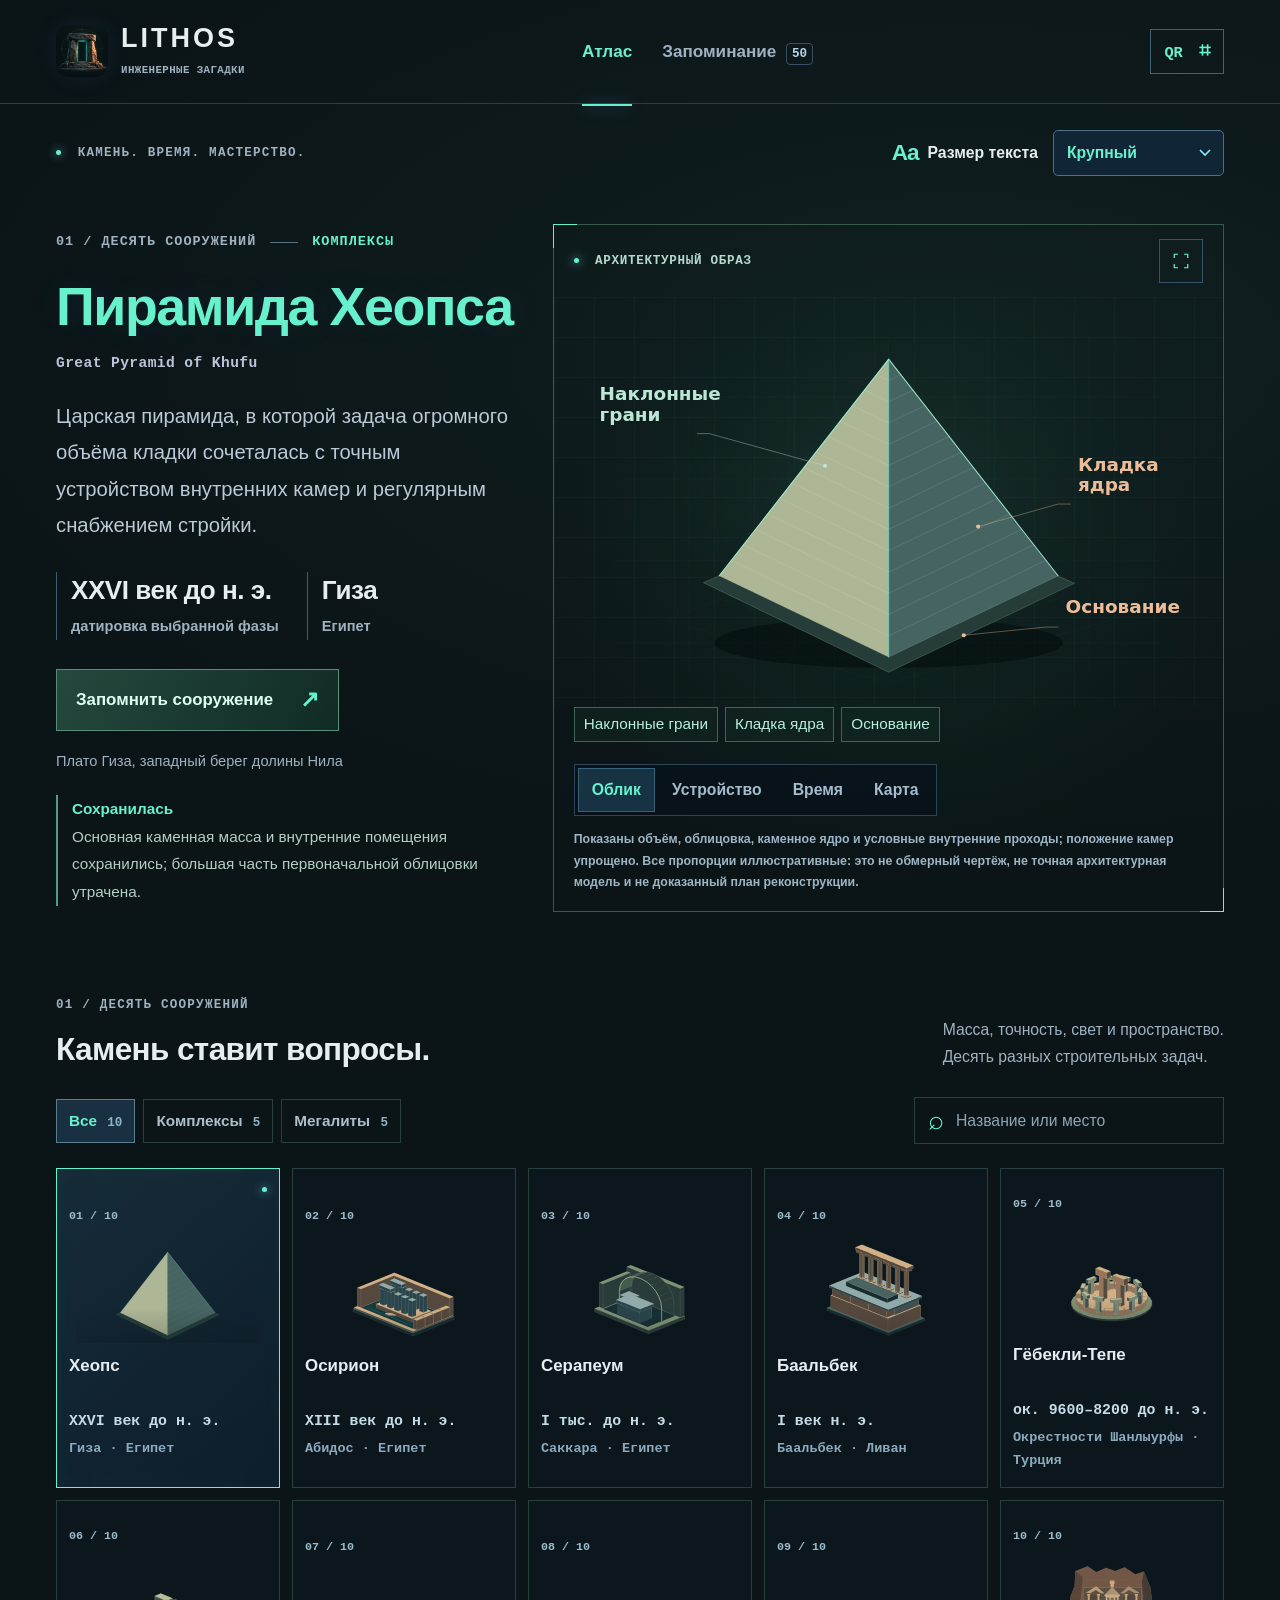
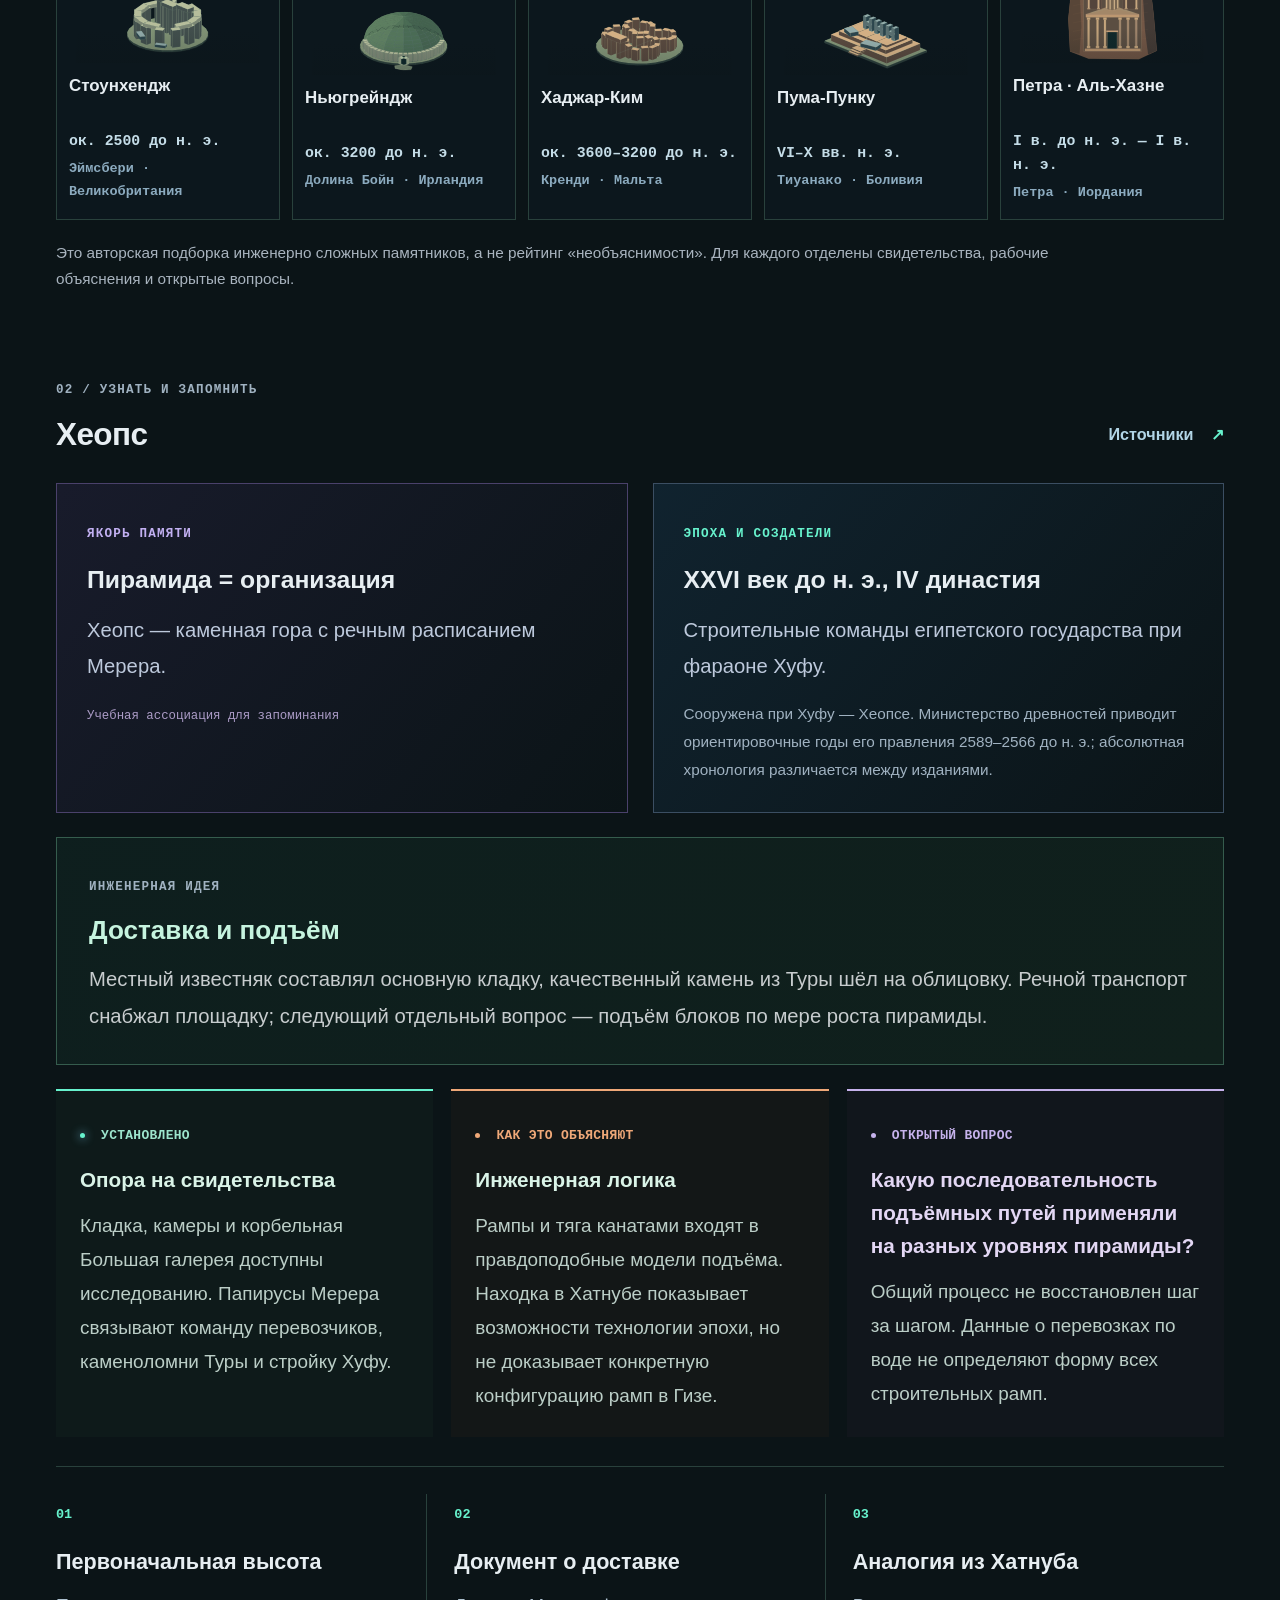
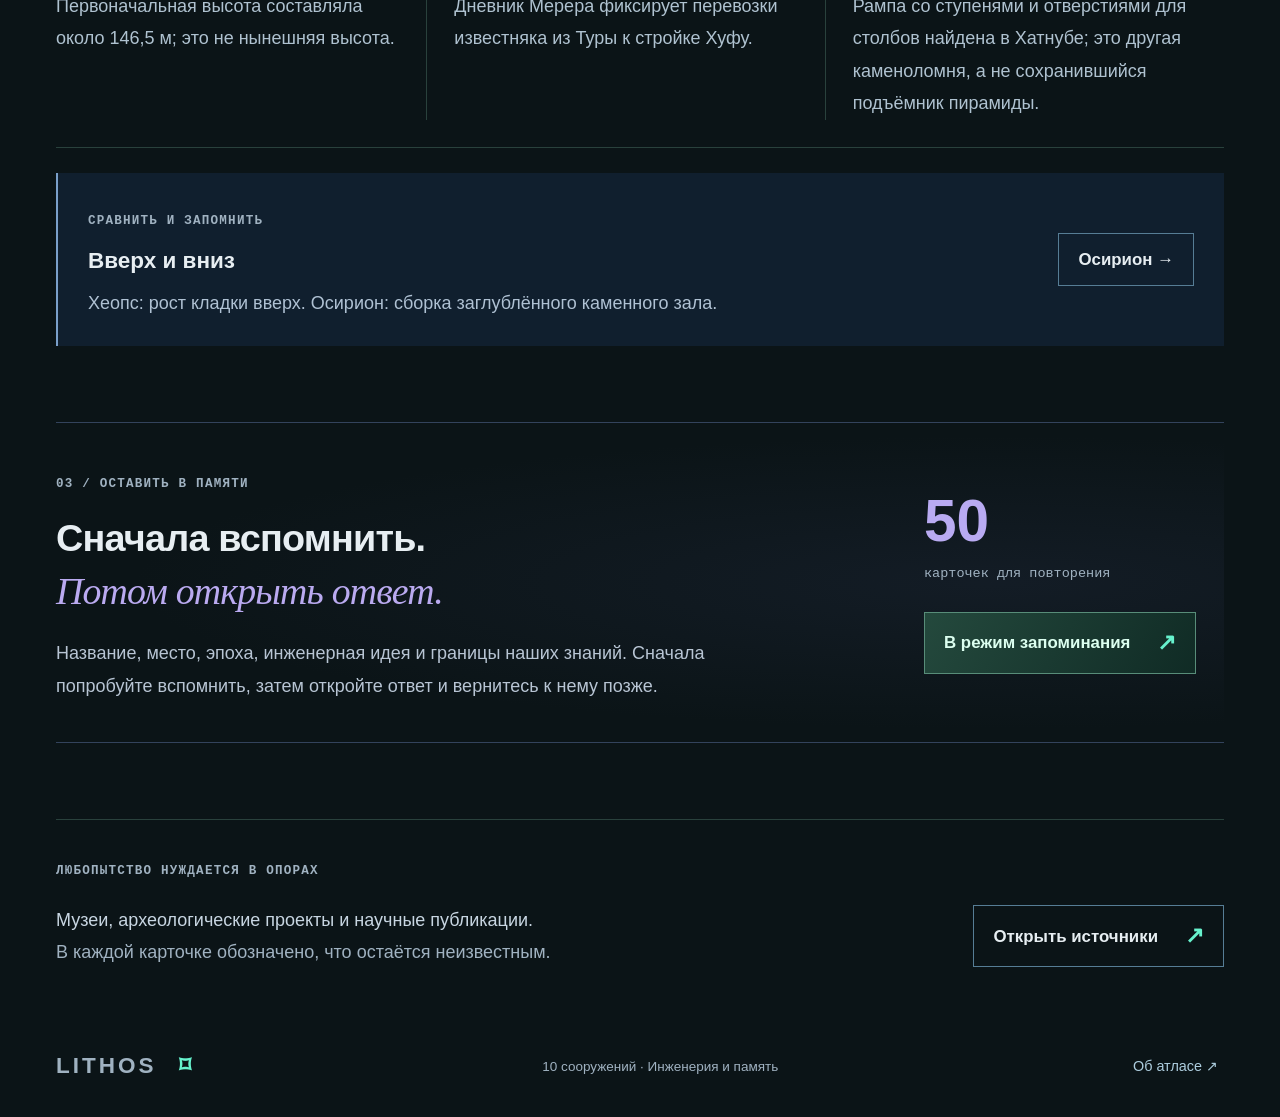
==== docs/LITHOS.html @ 7c053ec3 "Build LITHOS ancient engineering atlas with recall and diagrams" ====
<!doctype html>
<html lang="ru" data-text-size="large">
<head>
  <meta charset="utf-8"><meta name="viewport" content="width=device-width,initial-scale=1">
  <meta name="theme-color" content="#0b1417"><meta name="description" content="LITHOS — 10 инженерных загадок древности. Чертежи, доказательства, гипотезы и карточки для запоминания.">
  <meta name="application-name" content="LITHOS"><meta name="apple-mobile-web-app-title" content="LITHOS"><meta name="apple-mobile-web-app-capable" content="yes"><meta name="mobile-web-app-capable" content="yes">
  <link rel="icon" type="image/png" sizes="32x32" href="[data-uri]"><link rel="apple-touch-icon" sizes="180x180" href="[data-uri]">
  <title>LITHOS — Инженерные загадки древности</title>
  <script>try{const v=localStorage.getItem('lithos-text-size');if(['normal','large','xlarge'].includes(v))document.documentElement.dataset.textSize=v;}catch{}</script>
  <style>:root{color-scheme:dark;--bg:#0b1417;--panel:#12221f;--border:#29413c;--text:#e7eef2;--muted:#a0b2c1;--cyan:#67f2cd;--violet:#efa878;--amber:#b5df9e;--sans:-apple-system,BlinkMacSystemFont,"Segoe UI",Arial,sans-serif;--mono:Menlo,Consolas,"Liberation Mono",monospace;--serif:Georgia,"Times New Roman",serif}
*{box-sizing:border-box}html{font-size:16px;scroll-behavior:smooth;scroll-padding-top:30px;-webkit-text-size-adjust:100%;text-size-adjust:100%}html[data-text-size=large]{font-size:18px}html[data-text-size=xlarge]{font-size:20px}body{margin:0;background:var(--bg);color:var(--text);font-family:var(--sans);font-size:1.125rem;font-weight:500;line-height:1.75;-webkit-font-smoothing:antialiased;background-image:radial-gradient(ellipse 80% 500px at 75% 350px,#31736320,transparent)}button,input,select{font:inherit}button{color:inherit;background:none;border:0;cursor:pointer}a{color:inherit;text-decoration:none}button,a,select,input{-webkit-tap-highlight-color:transparent}button:focus-visible,a:focus-visible,select:focus-visible,input:focus-visible,[tabindex]:focus-visible{outline:2px solid var(--cyan);outline-offset:4px}button:disabled{cursor:default;opacity:.45}button[hidden],[hidden]{display:none!important}svg{display:block}::selection{background:#3b6a96;color:white}.skip-link{position:fixed;left:20px;top:-90px;background:var(--cyan);color:#0b1824;padding:12px 20px;z-index:100}.skip-link:focus{top:15px}.site-header{max-width:1560px;margin:auto;padding:24px 56px;display:flex;align-items:center;gap:35px;border-bottom:1px solid var(--border)}.brand{display:flex;align-items:center;gap:13px;flex-shrink:0}.app-icon{width:52px;height:52px;border-radius:13px;box-shadow:0 0 24px #458cca1c}.brand>span{font-size:1.5rem;font-weight:700;letter-spacing:4px;line-height:1.1}.brand small{display:block;font:600 .6rem/1.6 var(--mono);letter-spacing:1.2px;color:var(--muted);margin-top:8px}.main-nav{display:flex;align-items:center;justify-content:center;gap:30px;margin:auto;font-size:.95rem;font-weight:650}.main-nav button{position:relative;white-space:nowrap;padding:12px 0;color:var(--muted)}.main-nav .active{color:var(--cyan)}.main-nav .active:after{content:"";position:absolute;bottom:-28px;left:0;right:0;height:2px;background:var(--cyan);box-shadow:0 0 16px #7bddfe70}.nav-count{display:inline-grid;place-items:center;min-width:25px;padding:1px 5px;border:1px solid #394d66;color:#b5d5e9;border-radius:4px;margin-left:5px;font:600 .7rem/1.5 var(--mono)}.header-qr{font:650 .85rem var(--mono);padding:10px 13px;border:1px solid #446275;color:var(--cyan);white-space:nowrap}.header-qr span{font-size:1.1rem;padding-left:7px}main{max-width:1440px;margin:auto;padding:0 56px}.utility-bar{display:flex;align-items:center;justify-content:space-between;gap:25px;padding:26px 0 35px}.eyebrow{font:650 .7rem/1.75 var(--mono);letter-spacing:1.2px;color:var(--muted)}.eyebrow i,.viewer-top i{display:inline-block;width:5px;height:5px;vertical-align:middle;margin-right:8px;border-radius:50%;background:var(--cyan);box-shadow:0 0 10px #7fdbff}.reading-controls{display:flex;align-items:center;gap:15px}.reading-controls label{display:flex;align-items:center;gap:9px;font-size:.875rem;font-weight:650;white-space:nowrap}.reading-controls b{font-size:1.25rem;letter-spacing:-1px;color:var(--cyan)}select{font:600 .875rem/1.45 var(--sans);color:var(--cyan);background-color:#102535;border:1px solid #4c7085;border-radius:5px;min-height:46px;padding:10px 34px 10px 13px;max-width:100%;appearance:none;-webkit-appearance:none;background-image:url("data:image/svg+xml,%3Csvg xmlns='http://www.w3.org/2000/svg' width='12' height='8' viewBox='0 0 12 8'%3E%3Cpath d='m1 1 5 5 5-5' fill='none' stroke='%2382e9f7' stroke-width='1.7'/%3E%3C/svg%3E");background-repeat:no-repeat;background-position:right 12px center;background-size:12px 8px}.hero{display:grid;grid-template-columns:minmax(310px,.9fr) minmax(0,1.3fr);gap:32px;align-items:center;min-height:540px}.hero-copy{padding:20px 0}.wonder-meta{font:600 .75rem/1.65 var(--mono);color:var(--cyan);letter-spacing:1px;display:flex;gap:14px;align-items:center;flex-wrap:wrap}.wonder-meta>span:first-child{color:var(--muted)}.wonder-meta i{width:28px;height:1px;background:#567386}h1{font-size:clamp(3rem,5.8vw,4.75rem);line-height:1.15;font-weight:650;letter-spacing:-2.5px;margin:23px 0 13px;color:var(--cyan);text-shadow:0 0 35px #78dfff16}h1.long-title{font-size:clamp(2.25rem,4.2vw,3.6rem);letter-spacing:-1.4px}.wonder-english{font:550 .8125rem/1.75 var(--mono);color:#bbc5da;letter-spacing:.4px;margin:0 0 21px}.hero-summary{font-size:1.125rem;line-height:1.8;color:#bac9d5;max-width:510px;margin:0}.hero-stats{display:flex;flex-wrap:wrap;gap:28px;margin:29px 0}.hero-stats>div{border-left:1px solid #3b5f70;padding-left:14px;min-width:0}.hero-stats strong{display:block;font-size:1.8rem;line-height:1.4;letter-spacing:-.5px;font-weight:650;white-space:nowrap}.hero-stats span{display:block;font:550 .7rem/1.75 var(--mono);color:var(--muted);margin-top:5px;max-width:210px}.primary-button,.secondary-button{display:inline-flex;align-items:center;justify-content:space-between;gap:27px;min-height:50px;padding:12px 19px;border:1px solid #567d95;font-size:.9375rem;font-weight:650;line-height:1.6;text-align:left}.primary-button{background:linear-gradient(125deg,#1c3a4c,#132630);color:#d1f4fa}.primary-button>span,.secondary-button>span{font-size:1.25rem;color:var(--cyan)}.primary-button:hover,.secondary-button:hover{border-color:var(--cyan);background-color:#18364b;box-shadow:0 0 24px #6acafa12}.hero-location{font-size:.8125rem;color:var(--muted);line-height:1.7;max-width:490px;margin:18px 0 0}.viewer{border:1px solid #2b4b60;background:radial-gradient(ellipse at 50% 50%,#14375633,transparent 65%);position:relative;isolation:isolate;min-width:0}.viewer:before,.viewer:after{content:"";position:absolute;width:23px;height:23px;border-color:var(--cyan);pointer-events:none}.viewer:before{top:-1px;left:-1px;border-top:1px solid;border-left:1px solid}.viewer:after{right:-1px;bottom:-1px;border-right:1px solid;border-bottom:1px solid}.viewer-top{display:flex;align-items:center;justify-content:space-between;gap:15px;padding:14px 20px;font:650 .7rem/1.65 var(--mono);letter-spacing:.7px;color:#b0d3e0}.icon-button{display:grid;place-items:center;flex-shrink:0;width:42px;height:42px;border:1px solid #365369;color:var(--cyan);line-height:1}.icon-button svg{width:18px;stroke:currentColor;stroke-width:1.6;fill:none}.icon-button:hover{background:#1a3247}.viewer-content{height:410px;min-height:0;overflow:hidden;position:relative;background-image:linear-gradient(#8ac0e406 1px,transparent 1px),linear-gradient(90deg,#8ac0e406 1px,transparent 1px);background-size:40px 40px}.viewer-content>svg{width:100%;height:100%}.viewer-bottom{display:flex;align-items:center;justify-content:space-between;gap:18px;padding:10px 20px 13px;flex-wrap:wrap}.view-tabs{display:flex;background:#08111bbb;border:1px solid #2c4556;padding:3px;gap:3px}.view-tabs button{font-size:.875rem;font-weight:650;line-height:1.5;color:#a4bccb;padding:9px 17px;border:1px solid transparent;min-height:42px;white-space:nowrap}.view-tabs .active{background:#163243;border-color:#386279;color:var(--cyan)}.viewer-code{font:600 .65rem/1.65 var(--mono);letter-spacing:1px;color:#8faabc}.viewer-note{font-size:.6875rem;line-height:1.75;font-weight:550;color:#9db5c4;margin:0;padding:0 20px 17px}.viewer.expanded{position:fixed;inset:18px;z-index:50;background:var(--bg);box-shadow:0 0 0 35px #030711e8;display:flex;flex-direction:column}.expanded .viewer-content{flex:1;height:auto}.expanded .viewer-bottom,.expanded .viewer-note{width:100%;max-width:900px;align-self:center}.section-heading{display:flex;align-items:flex-end;justify-content:space-between;gap:25px;margin-bottom:27px}.section-heading h2{font-size:1.75rem;font-weight:650;line-height:1.35;letter-spacing:-.6px;margin:9px 0 0}.section-heading>p{font-size:.875rem;line-height:1.7;color:var(--muted);margin:0}.collection{padding-top:58px}.collection-toolbar{display:flex;justify-content:space-between;gap:25px;align-items:center;margin-bottom:24px}.range-filters{display:flex;gap:8px;flex-wrap:wrap}.range-filters button{font-size:.85rem;font-weight:600;white-space:nowrap;padding:8px 12px;border:1px solid var(--border);min-height:42px;color:#adbfcd}.range-filters span{font:600 .7rem var(--mono);color:#8cb3cb;margin-left:6px}.range-filters .active{border-color:#587f91;background:#193042;color:var(--cyan)}.search{display:flex;align-items:center;border:1px solid var(--border);padding:6px 13px;gap:10px;max-width:310px;width:100%}.search span{font-size:1.5rem;line-height:1;color:var(--cyan)}.search input{font-size:.875rem;width:100%;min-width:0;border:0;background:none;color:var(--text);outline:none;min-height:33px}.search:focus-within{border-color:var(--cyan)}.search input::placeholder{color:#8ca6b7}.wonder-grid{display:grid;grid-template-columns:repeat(7,minmax(0,1fr));gap:12px}.wonder-card{border:1px solid var(--border);background:#0e1a248c;padding:14px 12px;text-align:left;position:relative;min-width:0;transition:background .15s,border-color .15s}.wonder-card:hover{background:#172c3b;border-color:#49758f}.wonder-card.selected{border-color:#6eafc2;background:linear-gradient(140deg,#1d3b4e99,#0d1d2b)}.wonder-card.selected:after{content:"";position:absolute;right:12px;top:18px;width:5px;height:5px;border-radius:50%;background:var(--cyan);box-shadow:0 0 10px #73dffe}.wonder-card-number{font:600 .65rem var(--mono);color:#9dbbcc}.wonder-card-visual{height:68px;margin:3px 0 11px}.wonder-card-visual svg{width:100%;height:100%}.wonder-card-name{font-size:.825rem;font-weight:650;line-height:1.45;display:block;min-height:2.9em}.wonder-card-alt{font:600 .72rem/1.6 var(--mono);display:block;color:#c5dde8;margin-top:7px}.wonder-card-range{font:550 .6rem/1.7 var(--mono);color:#8cabbf;display:block;margin-top:4px;letter-spacing:.4px}.empty-search{padding:35px 20px;border:1px solid var(--border);text-align:center;font-size:1rem;color:var(--muted)}.empty-search button{color:var(--cyan);text-decoration:underline;margin-left:10px}.wonder-details{padding-top:76px}.text-button{font-size:.9rem;font-weight:650;line-height:1.6;color:#b2d5e6;padding:8px 0}.text-button>span{margin-left:13px;color:var(--cyan)}.insight-grid{display:grid;grid-template-columns:1fr 1fr;gap:25px}.memory-anchor,.historical-context{padding:29px 30px;border:1px solid #4a416b;background:linear-gradient(130deg,#29244570,transparent)}.memory-anchor .eyebrow{color:#c2b0f2}.historical-context{border-color:#3b4e62;background:linear-gradient(130deg,#16344a77,transparent)}.historical-context .eyebrow{color:var(--cyan)}.insight-grid h3{font-size:1.375rem;font-weight:650;line-height:1.5;margin:13px 0}.insight-grid p{font-size:1.125rem;line-height:1.8;color:#bdc9dc;margin:0}.memory-anchor small{font:500 .6875rem/1.8 var(--mono);color:#ac9cc7;display:block;margin-top:21px}.historical-context .history-note{font-size:.85rem;margin-top:16px;color:var(--muted)}.facts-grid{display:grid;grid-template-columns:repeat(3,1fr);gap:27px;border-top:1px solid var(--border);border-bottom:1px solid var(--border);margin-top:29px;padding:27px 0}.fact-item{border-right:1px solid var(--border);padding-right:26px}.fact-item:last-child{border-right:0;padding-right:0}.fact-item>span{font:600 .75rem var(--mono);color:var(--cyan)}.fact-item h3{font-size:1.2rem;font-weight:650;line-height:1.5;margin:16px 0 12px}.fact-item p{font-size:1rem;line-height:1.8;color:#afc2d0;margin:0}.pair-panel{display:flex;align-items:center;justify-content:space-between;gap:28px;padding:27px 30px;background:#101f2e;border-left:2px solid #7a9fc9;margin-top:25px}.pair-panel>div{flex:1;min-width:0}.pair-panel h3{font-size:1.25rem;line-height:1.5;margin:9px 0;font-weight:650}.pair-panel p{font-size:1rem;line-height:1.8;color:#afc1d3;margin:0}.pair-panel button{max-width:280px;flex-shrink:0}.learn-invite{display:flex;justify-content:space-between;align-items:center;gap:60px;border-top:1px solid #33435c;border-bottom:1px solid #33435c;padding:40px 0;margin:76px 0;background:radial-gradient(ellipse at 80% 50%,#2730494a,transparent 65%)}.learn-invite>div:first-child{max-width:690px}.learn-invite h2{font-size:2.1rem;font-weight:600;line-height:1.4;letter-spacing:-.8px;margin:13px 0 20px}.learn-invite em{font-family:var(--serif);color:#baaaf0;font-weight:500}.learn-invite p{font-size:1rem;line-height:1.8;color:#b8c5d4;margin:0}.invite-action{display:flex;align-items:flex-start;flex-direction:column;min-width:300px}.invite-count{font-size:3.25rem;font-weight:600;line-height:1;color:#b9abf2}.invite-label{font:500 .75rem/1.8 var(--mono);color:var(--muted);margin:12px 0 25px}.source-strip{border-top:1px solid var(--border);padding:30px 0;margin:60px 0 30px}.source-strip>div{display:flex;justify-content:space-between;align-items:center;gap:30px}.source-strip p{font-size:1rem;line-height:1.8;color:#c8d6e2}.source-strip p span{color:var(--muted)}.source-strip button{flex-shrink:0}footer{max-width:1440px;margin:auto;padding:0 56px 30px;display:flex;align-items:center;justify-content:space-between;gap:25px;font-size:.75rem;color:var(--muted);line-height:1.8}.footer-brand{font-size:1.25rem;font-weight:650;letter-spacing:3px;display:flex;align-items:center;gap:22px}.footer-brand span{color:var(--cyan)}footer button{font-size:.8rem;color:#adcdde}.learn-heading{padding:20px 0 30px}.learn-heading h1{color:#e6eef9;font-size:clamp(2.8rem,5.3vw,4rem);margin:14px 0 20px}.learn-heading h1 em{font-family:var(--serif);color:#b9a9ee;font-weight:500}.learn-heading>p{font-size:1.125rem;color:#b8c6d6;line-height:1.8;max-width:790px;margin:0}.study-stats{display:grid;grid-template-columns:repeat(3,1fr);border-top:1px solid var(--border);border-bottom:1px solid var(--border);padding:27px 0;gap:27px}.study-stats>div{border-left:1px solid #3a536b;padding-left:21px}.study-stats strong{display:block;font-size:2.1rem;font-weight:600;line-height:1.3}.study-stats span{font-size:.85rem;color:var(--muted);display:block;margin-top:7px}.study-stats>div:first-child strong{color:var(--cyan)}.review-setup{background:#111e2c;border:1px solid #2f4358;padding:29px 31px;margin-top:30px}.setup-fields{display:grid;grid-template-columns:1fr 1fr;gap:27px}.setup-fields label{font-size:.875rem;font-weight:600;color:#afc1d0}.setup-fields select{display:block;width:100%;margin-top:10px;color:#d7eaf7}.start-review{display:flex;align-items:center;justify-content:space-between;gap:25px;border-top:1px solid #2d4054;margin-top:27px;padding-top:25px}.start-review h2{font-size:1.375rem;font-weight:650;line-height:1.5;margin:0 0 8px}.start-review p{font-size:.95rem;color:#acbfd0;line-height:1.7;margin:0;max-width:660px}.start-review .primary-button{flex-shrink:0}.review-setup>.text-button{margin-top:18px}.study-method{display:grid;grid-template-columns:repeat(3,1fr);gap:32px;padding-top:40px}.study-method>div>span{font:600 .8rem var(--mono);color:var(--violet)}.study-method h3{font-size:1.25rem;line-height:1.5;margin:13px 0 9px;font-weight:650}.study-method p{font-size:1rem;color:#afc0d0;line-height:1.8;margin:0}.review-session{max-width:890px;margin:0 auto}.session-top{display:flex;align-items:center;justify-content:space-between;gap:20px;margin-bottom:17px}.session-top>span{font:600 .8rem/1.7 var(--mono);color:#b3c9dc}.session-progress{height:3px;background:#243246;margin-bottom:23px}.session-progress>span{display:block;height:100%;background:linear-gradient(90deg,var(--cyan),var(--violet));transition:width .2s}.flashcard{min-height:450px;text-align:center;padding:38px 45px;border:1px solid #476479;background:radial-gradient(ellipse at 50% 0,#21344d77,transparent 75%),#101b2a;box-shadow:0 0 40px #060d191a;display:flex;flex-direction:column;justify-content:center}.flashcard>.eyebrow{color:#acc5dc}.card-motif{color:#7cdcef;font:3.2rem/1 var(--serif);margin:22px 0 12px;text-shadow:0 0 25px #82dbff44}.flashcard h2{font-size:1.7rem;font-weight:650;line-height:1.5;letter-spacing:-.5px;margin:15px auto;max-width:720px}.flashcard #card-hint{font-size:1rem;line-height:1.8;max-width:620px;color:#a9bfce;margin:17px auto 27px}.flashcard .primary-button{margin:0 auto;gap:40px}.flashcard #card-answer{font-size:2.1rem;color:var(--cyan);line-height:1.4}.answer-detail{font-size:1.125rem;color:#c3d4e2;line-height:1.8}.answer-anchor{border-top:1px solid #3c3859;text-align:left;padding-top:19px;margin:22px 0 12px}.answer-anchor>span{font:650 .75rem var(--mono);color:var(--violet);letter-spacing:1px}.answer-anchor p{font-size:1rem;line-height:1.8;color:#c6beda;margin:8px 0 0}.rating-buttons{display:grid;grid-template-columns:repeat(3,1fr);gap:13px;margin-top:20px}.rating-buttons button{padding:18px 12px;border:1px solid #46506a;background:#111f30;min-width:0}.rating-buttons button:first-child{border-color:#77613e;background:#2b241d}.rating-buttons button:last-child{border-color:#546194;background:#1c263f}.rating-buttons button:hover{border-color:var(--cyan)}.rating-buttons strong{display:block;font-size:1.0625rem;line-height:1.5;font-weight:650}.rating-buttons span{display:block;font-size:.8rem;line-height:1.6;color:#a8becf;margin-top:5px}.rating-buttons button:first-child span{color:#d2b791}.study-footnote{font-size:.8rem;line-height:1.8;color:#94afc2;margin:21px 0 0}.review-complete{text-align:center;border:1px solid #34596b;padding:45px 35px;background:#11211f;max-width:840px;margin:auto}.finish-symbol{color:var(--cyan);font-size:3rem}.review-complete h2{font-size:2rem;font-weight:650;line-height:1.4}.review-complete p{font-size:1.125rem;line-height:1.8;color:#b4c8d7}.review-complete button{margin:18px auto 0}.height-chart{height:100%;overflow-y:auto;padding:8px 20px 15px;scrollbar-width:thin;scrollbar-color:#467590 #0b1724}.chart-intro{font-size:.75rem;color:var(--muted);line-height:1.7;margin:0 0 13px}.height-row{display:grid;grid-template-columns:minmax(105px,1.4fr) minmax(20px,1fr) auto;align-items:center;gap:13px;border-bottom:1px solid #243c4d;min-height:44px;width:100%;padding:9px 0;text-align:left}.height-row .chart-name{font-size:.8rem;font-weight:600;line-height:1.5}.height-row .chart-value{font:600 .7rem var(--mono);color:#afcede;white-space:nowrap}.bar-track{height:5px;background:#233346;display:block}.bar-track i{display:block;min-width:3px;height:100%;background:#617695}.height-row.active{color:var(--cyan)}.height-row.active .bar-track i{background:var(--cyan);box-shadow:0 0 13px #84dcff33}.map-dot{cursor:pointer}.map-dot .map-hit{fill:transparent}.map-dot .map-badge{fill:#102b24;stroke:#589783;stroke-width:1.4}.map-dot text{font:700 23px var(--sans);text-anchor:middle;dominant-baseline:middle;fill:#dcf6eb;pointer-events:none}.map-dot.active .map-badge{fill:#4c3b27;stroke:var(--amber);stroke-width:2}.map-dot:focus-visible .map-badge{stroke:white;stroke-width:3}.map-caption{font:600 20px var(--mono);fill:#a4c9be;letter-spacing:1px}.map-degree{font:500 17px var(--mono);fill:#7fa699}dialog{background:#11211f;color:var(--text);border:1px solid #466579;padding:30px 34px;max-width:860px;width:calc(100% - 30px);max-height:88dvh;box-shadow:0 0 90px #0008}dialog::backdrop{background:#020c0be8;backdrop-filter:blur(8px)}.dialog-top{display:flex;align-items:center;justify-content:space-between;gap:15px}dialog h2{font-size:1.8rem;font-weight:650;line-height:1.4;margin:22px 0}dialog>p{font-size:1rem;line-height:1.8;color:#bbccda}.source-group{border-top:1px solid var(--border);padding-top:18px;margin-top:25px}.source-group h3{font-size:1.3rem;font-weight:650;margin:5px 0 15px}.source-link{display:block;border-left:1px solid #52748f;padding-left:16px;margin:18px 0}.source-link strong{display:block;font-size:.9375rem;line-height:1.75;color:var(--cyan);font-weight:650}.source-link span{display:block;font-size:.875rem;color:#a3bbcd;line-height:1.75;margin-top:5px}.source-link:hover strong{text-decoration:underline}.source-policy{font-size:.8rem;line-height:1.85;border-top:1px solid var(--border);padding-top:20px;margin-top:28px}.height-note{font-size:.85rem;color:#b6c8d8;line-height:1.8}.qr-art{background:white;max-width:270px;margin:23px auto}.qr-art svg{width:100%;height:auto}#qr-dialog{max-width:490px;text-align:center}#qr-dialog .dialog-top{text-align:left}#qr-dialog>p{font-size:1rem}.qr-url{display:block;font:600 .8rem/1.8 var(--mono);color:var(--cyan);overflow-wrap:anywhere;margin:21px 0}#qr-dialog>.secondary-button{margin:0 auto}.toast{position:fixed;left:50%;bottom:24px;transform:translate(-50%,20px);padding:12px 23px;border:1px solid #567993;background:#132c3d;color:#dbf2ff;opacity:0;pointer-events:none;transition:.2s;z-index:100;font-size:.9rem;text-align:center;max-width:calc(100% - 32px)}.toast.show{opacity:1;transform:translate(-50%,0)}
@media(min-width:1500px){.viewer-content{height:450px}}
@media(max-width:1200px){.site-header{padding:23px 35px;gap:24px}main{padding:0 35px}.hero{grid-template-columns:minmax(280px,.95fr) minmax(0,1.05fr);gap:24px}.hero-stats{gap:19px}.hero-stats strong{font-size:1.6rem}.viewer-content{height:380px}.viewer-top{font-size:.65rem}.viewer-bottom{padding:12px 14px}.viewer-code{display:none}.wonder-grid{grid-template-columns:repeat(4,minmax(0,1fr))}.wonder-card-name{font-size:.925rem}.wonder-card-visual{height:72px}.wonder-card-range{font-size:.6875rem}.wonder-card-alt{font-size:.8rem}.pair-panel{flex-wrap:wrap}.pair-panel button{max-width:none}.learn-invite{gap:35px}.invite-action{min-width:260px}footer{padding:0 35px 30px}.main-nav{gap:24px}.hero-location{font-size:.8rem}.hero-summary{font-size:1.0625rem}}
@media(max-width:1000px){.hero{grid-template-columns:1fr;gap:26px}.hero-copy{padding-top:10px;max-width:850px}.hero h1{font-size:3.9rem}.hero h1.long-title{font-size:3rem}.hero-summary{font-size:1.125rem;max-width:750px}.hero-stats{gap:40px}.hero-stats strong{font-size:2rem}.hero-location{max-width:750px}.viewer-content{height:470px}.viewer-bottom{justify-content:space-between;padding:10px 20px 17px}.viewer-code{display:block}.section-heading{flex-wrap:wrap}.section-heading>p br{display:none}.collection-toolbar{flex-wrap:wrap}.search{max-width:340px}.facts-grid{grid-template-columns:1fr;gap:0;padding:0}.fact-item{border-right:0;border-bottom:1px solid var(--border);padding:26px 0}.fact-item:last-child{border-bottom:0;padding:26px 0}.fact-item h3{margin-top:9px}.fact-item p{font-size:1.125rem}.learn-invite{gap:35px;align-items:flex-start}.learn-invite h2{font-size:1.8rem}.invite-action{min-width:230px}.invite-action .primary-button{font-size:.875rem;padding:12px 15px;gap:17px}.start-review{flex-wrap:wrap}.study-method{gap:23px}.source-strip>div{flex-wrap:wrap}.brand small{font-size:.55rem}.main-nav{font-size:.875rem;gap:20px}.study-stats span{font-size:.8rem}.insight-grid{gap:20px}.memory-anchor,.historical-context{padding:25px}.height-row{grid-template-columns:minmax(130px,1.1fr) 2fr auto}.height-row .chart-name{font-size:1rem}.height-row .chart-value{font-size:.8rem}.chart-intro{font-size:.8rem}}
@media(max-width:760px){.site-header{padding:19px 25px;gap:18px;flex-wrap:wrap}.brand>span{font-size:1.45rem}.brand small{display:none}.app-icon{width:46px;height:46px;border-radius:12px}.main-nav{order:3;flex-basis:100%;justify-content:space-between;margin:0;gap:20px}.main-nav .active:after{bottom:-19px}.header-qr{margin-left:auto}.utility-bar{padding:24px 0 28px;flex-wrap:wrap;gap:18px}.utility-caption{font-size:.6875rem}.reading-controls{margin-left:auto}.hero h1{font-size:3.4rem}.hero h1.long-title{font-size:2.65rem}.wonder-grid{grid-template-columns:repeat(3,minmax(0,1fr))}.wonder-card-name{font-size:.825rem}.wonder-card-range{font-size:.625rem}.section-heading h2{font-size:1.6rem}.collection-toolbar{gap:18px}.search{max-width:100%}.insight-grid{grid-template-columns:1fr}.pair-panel{padding:24px}.learn-invite{flex-direction:column}.invite-action{width:100%;min-width:0;display:grid;grid-template-columns:auto 1fr;gap:8px 20px;align-items:center}.invite-label{margin:0;max-width:230px}.invite-action .primary-button{grid-column:1/-1;justify-self:start;margin-top:16px;font-size:1rem}.source-strip button{max-width:100%}.study-method{grid-template-columns:1fr;gap:25px}.study-method h3{margin:8px 0}.study-stats{gap:15px}.study-stats>div{padding-left:15px}.study-stats span{font-size:.75rem}.setup-fields{grid-template-columns:1fr;gap:20px}.flashcard{padding:32px;min-height:430px}.review-setup{padding:25px}.flashcard h2{font-size:1.5rem}.flashcard #card-answer{font-size:1.8rem}footer{flex-wrap:wrap;gap:18px}.viewer-content{height:410px}}
@media(max-width:500px){main{padding:0 20px}.site-header{padding:18px 20px}.brand>span{font-size:26px;letter-spacing:3px}.app-icon{width:45px;height:45px}.main-nav{font-size:.9375rem;gap:16px}.nav-count{font-size:.7rem}.reading-controls{justify-content:space-between;gap:12px;width:100%;flex-wrap:wrap}.reading-controls label{font-size:.875rem}.reading-controls select{font-size:.875rem}.utility-bar{gap:14px}.hero{gap:24px}.hero-copy{padding:0}.wonder-meta{font-size:.75rem;gap:10px}.hero h1{font-size:clamp(2.6rem,12.2vw,3.7rem);letter-spacing:-1.5px;margin:19px 0 10px}.hero h1.long-title{font-size:clamp(2rem,9.2vw,2.75rem);letter-spacing:-1.2px}.wonder-english{font-size:.75rem}.hero-summary{font-size:1.125rem;line-height:1.8}.hero-stats{gap:28px;margin:26px 0}.hero-stats strong{font-size:1.75rem}.hero-stats span{font-size:.6875rem;max-width:155px}.hero-stats>div{padding-left:12px}.primary-button,.secondary-button{font-size:1rem;gap:22px}.hero-location{font-size:.8125rem}.viewer-top{padding:13px 14px;font-size:.625rem;gap:10px}.viewer-content{height:290px}.viewer-bottom{padding:10px 12px 14px;justify-content:center}.viewer-code{display:none}.view-tabs{width:100%;justify-content:center}.view-tabs button{flex:1;padding:9px 12px;font-size:.875rem}.viewer-note{font-size:.6875rem;padding:0 15px 16px}.viewer.expanded{inset:10px;overflow:auto}.expanded .viewer-content{min-height:280px;flex:1 0 280px}.expanded .viewer-top{font-size:.7rem}.expanded .viewer-note,.expanded .viewer-bottom{flex-shrink:0}.collection{padding-top:46px}.section-heading{align-items:flex-start;gap:18px;margin-bottom:24px}.section-heading h2{font-size:1.625rem}.section-heading .eyebrow{font-size:.6875rem}.section-heading>p{font-size:.875rem}.range-filters{gap:8px}.range-filters button{font-size:.8rem;padding:8px 10px}.range-filters span{font-size:.7rem;margin-left:4px}.wonder-grid{grid-template-columns:repeat(2,minmax(0,1fr));gap:12px}.wonder-card{padding:15px 13px}.wonder-card-name{font-size:.875rem;min-height:2.9em}.wonder-card-alt{font-size:.8rem}.wonder-card-number{font-size:.7rem}.wonder-card-range{font-size:.6rem;letter-spacing:.1px}.wonder-card-visual{height:75px;margin:7px 0 12px}.wonder-details{padding-top:55px}.memory-anchor,.historical-context{padding:25px 23px}.insight-grid h3{font-size:1.35rem}.insight-grid p{font-size:1.125rem}.facts-grid{margin-top:23px}.fact-item h3{font-size:1.25rem}.pair-panel{padding:22px;gap:22px}.pair-panel h3{font-size:1.25rem}.pair-panel p{font-size:1.125rem}.pair-panel button{font-size:.9375rem}.learn-invite{padding:30px 0;margin:54px 0}.learn-invite h2{font-size:1.85rem}.learn-invite p{font-size:1.125rem}.source-strip{margin:45px 0 28px}.source-strip .eyebrow{font-size:.625rem}.source-strip p{font-size:1rem}.source-strip>div{gap:14px}footer{padding:0 20px 28px}.footer-brand{font-size:1.2rem}footer>span{width:100%;order:3;font-size:.75rem}footer button{margin-left:auto}.learn-heading{padding-top:7px}.learn-heading h1{font-size:2.4rem;letter-spacing:-1px}.learn-heading h1 em{display:block}.learn-heading>p{font-size:1.125rem}.study-stats{gap:18px;grid-template-columns:1fr 1fr}.study-stats>div:last-child{grid-column:1/-1;display:flex;align-items:center;gap:14px}.study-stats>div:last-child strong{font-size:1.25rem}.study-stats>div:last-child span{margin-top:0}.study-stats strong{font-size:2rem}.study-stats span{font-size:.8125rem}.review-setup{padding:24px 20px}.setup-fields label{font-size:.875rem}.setup-fields select{font-size:.875rem;width:100%;min-width:0}.start-review h2{font-size:1.375rem}.start-review p{font-size:1rem}.review-setup>.text-button{font-size:.875rem;text-align:left}.start-review .primary-button{font-size:1rem;width:100%;gap:15px}.study-method p{font-size:1.125rem}.flashcard{padding:27px 22px;min-height:420px}.flashcard>.eyebrow{font-size:.7rem}.flashcard h2{font-size:1.45rem}.flashcard #card-question{overflow-wrap:normal}.flashcard #card-hint{font-size:1rem}.flashcard .primary-button{font-size:.9375rem;gap:18px}.flashcard #card-answer{font-size:1.65rem;overflow-wrap:normal}.answer-detail{font-size:1.125rem}.answer-anchor p{font-size:1rem}.rating-buttons{gap:8px}.rating-buttons button{padding:16px 8px}.rating-buttons strong{font-size:.825rem}.rating-buttons span{font-size:.6875rem;line-height:1.7}.session-top .text-button{font-size:.875rem}.session-top>span{font-size:.6875rem;max-width:120px;text-align:right}.study-footnote{font-size:.75rem}.review-complete{padding:30px 20px}.review-complete h2{font-size:1.65rem}.review-complete p{font-size:1.125rem}.height-chart{padding:6px 14px 14px}.height-row{grid-template-columns:minmax(90px,1.2fr) minmax(12px,.8fr) auto;gap:9px;min-height:48px}.height-row .chart-name{font-size:.75rem}.height-row .chart-value{font-size:.625rem}.chart-intro{font-size:.6875rem}.map-dot text{font-size:31px}.map-dot .map-badge{r:24px}dialog{padding:24px 21px}dialog h2{font-size:1.5rem}dialog>p{font-size:1rem}.source-group h3{font-size:1.25rem}.source-link strong{font-size:.9375rem}.source-link span{font-size:.875rem}.qr-url{font-size:.75rem}.qr-art{max-width:255px}#qr-dialog>.secondary-button{font-size:.9375rem}.source-policy{font-size:.75rem}}
@media(max-width:370px){main{padding:0 15px}.site-header{padding:16px 15px}.main-nav{font-size:.875rem;gap:10px}.hero-stats{gap:22px}.hero-stats strong{font-size:1.55rem}.hero h1.long-title{font-size:1.9rem}.hero h1{font-size:2.45rem}.wonder-grid{grid-template-columns:1fr}.wonder-card{display:grid;grid-template-columns:80px minmax(0,1fr);gap:3px 15px}.wonder-card-number{grid-column:1/-1}.wonder-card-visual{grid-column:1;grid-row:2/5;height:65px;margin:8px 0}.wonder-card-name{grid-column:2;min-height:0;font-size:.95rem}.wonder-card-alt,.wonder-card-range{grid-column:2;margin:0}.wonder-card-range{font-size:.6875rem}.rating-buttons{grid-template-columns:1fr}.rating-buttons button{display:flex;align-items:center;justify-content:space-between;gap:12px;text-align:left;padding:15px 17px}.rating-buttons strong{font-size:1rem}.rating-buttons span{margin:0;font-size:.75rem}.viewer-content{height:265px}}
@media(min-width:1001px){html[data-text-size=xlarge] .hero{grid-template-columns:minmax(0,1fr) minmax(0,1.2fr)}html[data-text-size=xlarge] .wonder-grid{grid-template-columns:repeat(4,minmax(0,1fr))}html[data-text-size=xlarge] .wonder-card-name{font-size:.925rem}html[data-text-size=xlarge] .collection-toolbar{flex-wrap:wrap}html[data-text-size=xlarge] .learn-invite{flex-wrap:wrap}}
@media(prefers-reduced-motion:reduce){html{scroll-behavior:auto}*,*:before,*:after{transition:none!important;animation:none!important}}

/* Keep comparison text readable when buttons wrap on phones and tablets. */
.pair-panel>div{flex:1 1 360px}
.icon-button{min-width:44px;min-height:44px}
@media(max-width:760px){.pair-panel{flex-direction:column;align-items:stretch}.pair-panel>div{flex:auto}.pair-panel button{align-self:flex-start;max-width:100%;white-space:normal}}
/* Show the drawing early on a phone while keeping all explanatory text large. */
@media(max-width:760px){.hero{display:flex;flex-direction:column;gap:0}.hero-copy{display:contents}.hero .wonder-meta{order:0}.hero h1{order:1}.hero .wonder-english{order:2}.hero>.viewer{order:3;margin:18px 0 12px}.hero .hero-summary{order:4}.hero .hero-stats{order:5}.hero #remember-wonder{order:6;align-self:flex-start;max-width:100%}.hero .hero-location{order:7}}

/* LITHOS: architectural collection and clear evidence notes. */
.brand small{letter-spacing:.4px}
.wonder-grid{grid-template-columns:repeat(4,minmax(0,1fr))}
.wonder-card-name{font-size:1rem;min-height:2.9em}
.wonder-card-visual{height:110px}
.wonder-card-alt{font-size:.825rem}
.wonder-card-range{font-size:.75rem;letter-spacing:0}
.evidence-status{font-size:.85rem;line-height:1.8;color:#b4cfc5;border-left:2px solid #519c88;padding-left:14px;margin:22px 0 0}
.evidence-status strong{color:var(--cyan);display:block;font-weight:650}
.hero-stats strong{font-size:1.65rem;white-space:normal}
.hero-stats span{font-family:var(--sans);font-size:.8125rem}
.viewer-content{background-image:linear-gradient(#7eddb408 1px,transparent 1px),linear-gradient(90deg,#7eddb408 1px,transparent 1px)}
.viewer-top{color:#b4d9cf}
.viewer:before,.viewer:after{color:var(--cyan)}
.view-tabs{display:flex;flex-wrap:wrap}
.view-tabs button{padding:9px 13px}
.viewer-code{display:none}
.engineering-panel{border:1px solid #355c4d;background:linear-gradient(130deg,#1c53402b,#10201c);padding:28px 32px;margin-top:24px}
.engineering-panel h3{font-size:1.45rem;font-weight:650;line-height:1.5;color:#c6f4df;margin:10px 0}
.engineering-panel p{font-size:1.125rem;color:#c7ccce;line-height:1.85;margin:0}
.timeline-row{display:grid;grid-template-columns:115px minmax(0,1fr);text-align:left;gap:16px;padding:16px 12px;width:100%;border-bottom:1px solid #3e3e45;line-height:1.5}
.timeline-era{font-family:var(--mono);font-size:.85rem;color:#efa878}
.timeline-era small{display:block;font-size:.625rem;color:#9caaaf}
.timeline-name{font-size:.95rem;font-weight:600}
.timeline-city{display:block;color:var(--muted);font-size:.8rem;font-weight:500;margin-top:4px}
.timeline-row.active{background:#204c403d;border-left:2px solid var(--cyan);color:var(--cyan)}
.map-dot.active .map-badge{fill:#235142;stroke:#b5df9e}
.history-note{color:#aebecd}
.sources-dialog p{overflow-wrap:break-word}
@media(min-width:1500px){.wonder-grid{grid-template-columns:repeat(4,minmax(0,1fr))}}
@media(max-width:1200px){.wonder-grid{grid-template-columns:repeat(3,minmax(0,1fr))}.view-tabs button{font-size:.8rem}}
@media(max-width:760px){.wonder-grid{grid-template-columns:repeat(2,minmax(0,1fr))}.hero .evidence-status{order:8;width:100%;margin-top:0}.hero h1{max-width:100%;text-align:center}.hero .wonder-english{text-align:center}.viewer-bottom{padding:12px}.view-tabs{display:grid;grid-template-columns:1fr 1fr;width:100%;gap:4px}.view-tabs button{font-size:1rem;padding:9px}.viewer-content{height:370px}.engineering-panel{padding:24px}.timeline-row{grid-template-columns:100px minmax(0,1fr);gap:12px}.wonder-card-name{font-size:.95rem}.wonder-card-range{font-size:.75rem}}
@media(max-width:500px){.viewer-content{height:300px}.wonder-card-name{font-size:.875rem}.wonder-card-visual{height:90px}.wonder-card-alt{font-size:.75rem}.wonder-card-range{font-size:.7rem}.engineering-panel h3{font-size:1.3rem}.hero .wonder-english{font-size:.75rem}.timeline-row{grid-template-columns:90px minmax(0,1fr);gap:8px;padding:13px 5px}.timeline-name{font-size:.8125rem}.timeline-era{font-size:.75rem}.timeline-city{font-size:.75rem}}
@media(max-width:370px){.wonder-grid{grid-template-columns:1fr}.wonder-card-visual{height:82px}.wonder-card-name{font-size:1rem}.wonder-card-alt,.wonder-card-range{font-size:.8rem}.hero h1.long-title{font-size:2rem}.viewer-content{height:265px}}
@media(min-width:1001px){html[data-text-size=xlarge] .wonder-grid{grid-template-columns:repeat(3,minmax(0,1fr))}}

.diagram-key{list-style:none;padding:0 20px;margin:0 0 12px;display:flex;flex-wrap:wrap;gap:7px;font-size:.85rem;line-height:1.5;color:#b8efdc}.diagram-key li{padding:5px 9px;border:1px solid #3b6759;background:#132e2466;max-width:100%}.expanded .diagram-key{flex-shrink:0;max-width:950px;width:100%;align-self:center}.collection-note{font-size:.85rem;line-height:1.75;color:#a9b4bf;margin:20px 0 0}@media(max-width:500px){.diagram-key{padding:0 14px;font-size:.8125rem;gap:6px}.collection-note{font-size:.875rem}}
@media(max-width:370px){.hero h1.long-title{font-size:1.7rem}}

/* LITHOS: stone, aqua light and a clear ladder of evidence. */
.primary-button{background:linear-gradient(120deg,#24493d,#102b25);border-color:#588d79;color:#dcfff0}.primary-button:hover,.secondary-button:hover{background-color:#214338}.brand>span{letter-spacing:3px}.evidence-grid{display:grid;grid-template-columns:repeat(3,minmax(0,1fr));gap:18px;margin-top:24px}.evidence-card{padding:24px;border-top:2px solid #67f2cd;background:#12231e66;min-width:0}.evidence-card .eyebrow{font-size:.72rem;letter-spacing:.3px;color:#9ce5cd}.evidence-card h3{font-size:1.15rem;line-height:1.6;font-weight:650;margin:13px 0;color:#daf4e8}.evidence-card p{font-size:1.05rem;line-height:1.8;color:#bbcec7;margin:0}.evidence-card.hypothesis{border-color:#efa878;background:#33261b33}.evidence-card.hypothesis .eyebrow{color:#efa878}.evidence-card.hypothesis .eyebrow i{background:#efa878;box-shadow:none}.evidence-card.question{border-color:#c6b2ec;background:#28213333}.evidence-card.question .eyebrow{color:#c6b2ec}.evidence-card.question .eyebrow i{background:#c6b2ec;box-shadow:none}.evidence-card.question h3{color:#e3d7f4}.viewer{background:radial-gradient(ellipse at 50% 50%,#1d5b402a,transparent 68%);border-color:#365b4c}.hero-stats strong{font-size:1.45rem}.timeline-row{grid-template-columns:145px minmax(0,1fr)}.wonder-card.selected{border-color:#67f2cd;box-shadow:inset 0 0 25px #67f2cd08}.collection-note{max-width:1000px}.hero h1{overflow-wrap:normal}.hero .hero-location{margin-bottom:16px}.range-filters{flex-wrap:wrap}.engineering-panel{margin-bottom:0}
@media(min-width:1250px){.wonder-grid{grid-template-columns:repeat(5,minmax(0,1fr))}.wonder-card-name{font-size:.94rem}}
@media(max-width:1000px){.evidence-grid{grid-template-columns:1fr}.evidence-card{padding:24px 28px}.evidence-card p{font-size:1.125rem}.evidence-card h3{font-size:1.3rem}.hero-stats strong{font-size:1.5rem}}
@media(max-width:500px){.evidence-card{padding:24px 22px}.evidence-card h3{font-size:1.25rem}.hero-stats strong{font-size:1.3rem}.timeline-row{grid-template-columns:110px minmax(0,1fr)}.timeline-era{font-size:.75rem}.wonder-card-visual{height:90px}}
@media(max-width:370px){.hero-stats strong{font-size:1.2rem}.hero h1:not(.long-title){font-size:2.15rem}.timeline-row{grid-template-columns:95px minmax(0,1fr)}.timeline-era{font-size:.7rem}}
.diagram-key.map-index{display:grid;grid-template-columns:1fr 1fr;gap:7px}.map-index li{padding:0;min-width:0}.map-index button{width:100%;min-height:44px;padding:7px 9px;text-align:left;font-size:.85rem;line-height:1.5}.map-index button span{color:var(--violet);font-family:var(--mono)}.map-index button[aria-pressed=true]{color:var(--cyan);background:#24534366}.expanded .map-index{grid-template-columns:repeat(3,minmax(0,1fr))}@media(max-width:500px){.map-index button{font-size:.78rem}.expanded .map-index{grid-template-columns:1fr 1fr}}@media(max-width:370px){.map-index button{font-size:.75rem}}
.flashcard #card-answer.long-answer{font-size:1.4rem;line-height:1.6}@media(max-width:500px){.flashcard #card-answer.long-answer{font-size:1.25rem}}
</style>
</head>
<body>
<a href="#main-content" class="skip-link">К содержанию</a>
<header class="site-header">
 <a class="brand" href="#" data-mode="atlas" aria-label="LITHOS — атлас"><img src="[data-uri]" class="app-icon" width="52" height="52" alt=""><span>LITHOS<small>ИНЖЕНЕРНЫЕ ЗАГАДКИ</small></span></a>
 <nav class="main-nav" aria-label="Разделы приложения"><button type="button" data-mode="atlas" class="active" aria-current="page">Атлас</button><button type="button" data-mode="learn">Запоминание <span class="nav-count" id="nav-due">50</span></button></nav>
 <button type="button" class="qr-trigger header-qr" aria-label="QR-код приложения">QR <span>⌗</span></button>
</header>
<main id="main-content">
 <div class="utility-bar"><span class="eyebrow utility-caption"><i></i> КАМЕНЬ. ВРЕМЯ. МАСТЕРСТВО.</span><div class="reading-controls"><label for="text-size"><b aria-hidden="true">Aa</b> Размер текста</label><select id="text-size"><option value="normal">Обычный</option><option value="large" selected>Крупный</option><option value="xlarge">Очень крупный</option></select></div></div>
 <div id="atlas-view">
  <section class="hero" id="wonder-top" aria-label="Выбранное сооружение">
   <div class="hero-copy"><div class="wonder-meta"><span id="wonder-rank"></span><i></i><span id="wonder-range"></span></div><h1 id="wonder-name"></h1><p class="wonder-english" id="wonder-english"></p><p class="hero-summary" id="wonder-summary"></p><div class="hero-stats"><div><strong id="wonder-era"></strong><span>эпоха создания</span></div><div><strong id="wonder-city"></strong><span>древний город</span></div></div><button type="button" class="primary-button" id="remember-wonder">Запомнить сооружение <span>↗</span></button><p class="hero-location" id="wonder-location"></p><div class="evidence-status" id="evidence-status"></div></div>
   <div class="viewer" id="viewer"><div class="viewer-top"><span><i></i> <span id="viewer-title">АРХИТЕКТУРНЫЙ ОБРАЗ</span></span><button type="button" id="expand-viewer" class="icon-button" aria-label="Развернуть иллюстрацию" aria-expanded="false"><svg viewBox="0 0 24 24" aria-hidden="true"><path d="M8 3H3v5m13-5h5v5M3 16v5h5m13-5v5h-5"/></svg></button></div><div id="viewer-content" class="viewer-content"></div><ul id="diagram-key" class="diagram-key" aria-label="Подписи схемы"></ul><div class="viewer-bottom"><div class="view-tabs" role="group" aria-label="Вид иллюстрации"><button type="button" data-view="exterior" aria-pressed="true" class="active">Облик</button><button type="button" data-view="structure" aria-pressed="false">Устройство</button><button type="button" data-view="timeline" aria-pressed="false">Время</button><button type="button" data-view="map" aria-pressed="false">Карта</button></div><span class="viewer-code" id="viewer-code"></span></div><p class="viewer-note" id="viewer-note"></p></div>
  </section>
  <section class="collection" id="collection"><div class="section-heading"><div><span class="eyebrow">01 / ДЕСЯТЬ СООРУЖЕНИЙ</span><h2>Камень ставит вопросы.</h2></div><p>Масса, точность, свет и пространство.<br>Десять разных строительных задач.</p></div><div class="collection-toolbar"><div class="range-filters" role="group" aria-label="Тип памятника"><button type="button" data-range="all" class="active" aria-pressed="true">Все <span>10</span></button><button type="button" data-range="complex" aria-pressed="false">Комплексы <span>5</span></button><button type="button" data-range="megalith" aria-pressed="false">Мегалиты <span>5</span></button></div><label class="search"><span aria-hidden="true">⌕</span><input type="search" id="wonder-search" placeholder="Название или место" aria-label="Найти сооружение по названию, месту или стране"></label></div><div class="wonder-grid" id="wonder-grid"></div><p class="collection-note">Это авторская подборка инженерно сложных памятников, а не рейтинг «необъяснимости». Для каждого отделены свидетельства, рабочие объяснения и открытые вопросы.</p><div class="empty-search" id="empty-search" hidden>Ничего не найдено. <button type="button" id="reset-search">Сбросить поиск</button></div></section>
  <section class="wonder-details" id="wonder-details"><div class="section-heading"><div><span class="eyebrow">02 / УЗНАТЬ И ЗАПОМНИТЬ</span><h2 id="detail-heading"></h2></div><button class="text-button sources-trigger" type="button">Источники <span>↗</span></button></div><div class="insight-grid"><article class="memory-anchor"><span class="eyebrow">ЯКОРЬ ПАМЯТИ</span><h3 id="anchor-title"></h3><p id="anchor-text"></p><small>Учебная ассоциация для запоминания</small></article><article class="historical-context"><span class="eyebrow">ЭПОХА И СОЗДАТЕЛИ</span><h3 id="history-era"></h3><p id="history-builders"></p><p class="history-note" id="history-note"></p></article></div><article class="engineering-panel"><span class="eyebrow">ИНЖЕНЕРНАЯ ИДЕЯ</span><h3 id="engineering-title"></h3><p id="engineering-text"></p></article><section class="evidence-grid" aria-label="Что известно о строительстве"><article class="evidence-card established"><span class="eyebrow"><i></i> УСТАНОВЛЕНО</span><h3>Опора на свидетельства</h3><p id="established-text"></p></article><article class="evidence-card hypothesis"><span class="eyebrow"><i></i> КАК ЭТО ОБЪЯСНЯЮТ</span><h3>Инженерная логика</h3><p id="hypothesis-text"></p></article><article class="evidence-card question"><span class="eyebrow"><i></i> ОТКРЫТЫЙ ВОПРОС</span><h3 id="open-question"></h3><p id="uncertainty-text"></p></article></section><div class="facts-grid" id="facts-grid"></div><div class="pair-panel"><div><span class="eyebrow">СРАВНИТЬ И ЗАПОМНИТЬ</span><h3 id="pair-title"></h3><p id="pair-text"></p></div><button class="secondary-button" id="pair-button" type="button"></button></div></section>
  <section class="learn-invite"><div><span class="eyebrow">03 / ОСТАВИТЬ В ПАМЯТИ</span><h2>Сначала вспомнить.<br><em>Потом открыть ответ.</em></h2><p>Название, место, эпоха, инженерная идея и границы наших знаний. Сначала попробуйте вспомнить, затем откройте ответ и вернитесь к нему позже.</p></div><div class="invite-action"><span class="invite-count" id="invite-count">50</span><span class="invite-label">карточек для повторения</span><button class="primary-button" data-mode="learn" type="button">В режим запоминания <span>↗</span></button></div></section>
 </div>
 <div id="learn-view" hidden>
  <section class="learn-heading"><span class="eyebrow">ПАМЯТЬ / АКТИВНОЕ ВОСПРОИЗВЕДЕНИЕ</span><h1>Древность <em>в памяти.</em></h1><p>Попробуйте ответить самостоятельно. Затем откройте карточку и выберите, когда вернуться к ней.</p></section>
  <div id="learn-overview"><div class="study-stats"><div><strong id="due-count">50</strong><span>к повторению сейчас</span></div><div><strong id="seen-count">0</strong><span>уже знакомых карточек</span></div><div><strong>10</strong><span>сооружений в коллекции</span></div></div><section class="review-setup"><div class="setup-fields"><label for="study-topic">Что запоминаем<select id="study-topic"><option value="all">Все темы</option><option value="name">Названия сооружений</option><option value="era">Эпохи создания</option><option value="geo">Географию</option><option value="engineering">Инженерные идеи</option><option value="evidence">Факты и гипотезы</option></select></label><label for="study-wonder">Какие сооружения<select id="study-wonder"><option value="all">Все десять сооружений</option><option value="complex">Комплексы</option><option value="megalith">Мегалиты</option></select></label></div><div class="start-review"><div><h2 id="review-ready-title"></h2><p id="review-ready-note"></p></div><button class="primary-button" type="button" id="start-review">Начать повторение <span>↗</span></button></div><button class="text-button" type="button" id="practice-all">Повторить всю выбранную подборку ↗</button></section><div class="study-method"><div><span>01</span><h3>Вспомните</h3><p>Не торопитесь открывать ответ. Назовите его вслух или про себя.</p></div><div><span>02</span><h3>Сравните</h3><p>Проверьте себя по ответу и используйте ассоциацию как опору.</p></div><div><span>03</span><h3>Вернитесь позже</h3><p>Карточка получит новый срок повторения. Прогресс хранится в этом браузере.</p></div></div></div>
  <section class="review-session" id="review-session" hidden><div class="session-top"><button class="text-button" id="end-review" type="button">← К подборке</button><span id="session-position"></span></div><div class="session-progress"><span id="session-progress-bar"></span></div><article class="flashcard" id="flashcard" aria-live="polite"><span class="eyebrow" id="card-topic"></span><div id="card-front"><div class="card-motif" aria-hidden="true">⌑</div><h2 id="card-question"></h2><p id="card-hint"></p><button class="primary-button" id="reveal-answer" aria-expanded="false" aria-controls="card-back" type="button">Открыть ответ <span>↓</span></button></div><div id="card-back" hidden><h2 id="card-answer"></h2><p class="answer-detail" id="card-answer-detail"></p><div class="answer-anchor"><span>ЗАПОМНИТЬ</span><p id="card-anchor"></p></div><button type="button" class="text-button" id="answer-source">Источник ответа ↗</button></div></article><div class="rating-buttons" id="rating-buttons" hidden><button type="button" data-grade="again"><strong>Повторить</strong><span>через 10 минут</span></button><button type="button" data-grade="good"><strong>Вспомнил</strong><span id="good-interval">через 1 день</span></button><button type="button" data-grade="easy"><strong>Легко</strong><span id="easy-interval">через 3 дня</span></button></div><p class="study-footnote">Не обязательно запоминать точный год. Начните с места, эпохи и одной инженерной идеи.</p></section>
  <section class="review-complete" id="review-complete" hidden><span class="finish-symbol" aria-hidden="true">✦</span><h2>Повторение завершено.</h2><p id="review-summary"></p><button type="button" class="primary-button" id="return-overview">К подборке <span>↗</span></button></section>
 </div>
 <section class="source-strip"><span class="eyebrow">ЛЮБОПЫТСТВО НУЖДАЕТСЯ В ОПОРАХ</span><div><p>Музеи, археологические проекты и научные публикации.<br><span>В каждой карточке обозначено, что остаётся неизвестным.</span></p><button type="button" class="secondary-button sources-trigger">Открыть источники <span>↗</span></button></div></section>
</main>
<footer><a href="#" class="footer-brand" data-mode="atlas">LITHOS <span>⌑</span></a><span>10 сооружений · Инженерия и память</span><button type="button" id="about-button">Об атласе ↗</button></footer>
<dialog id="sources-dialog" aria-labelledby="sources-title"><div class="dialog-top"><span class="eyebrow">БИБЛИОТЕКА АТЛАСА</span><button type="button" class="close-dialog icon-button" aria-label="Закрыть источники">✕</button></div><h2 id="sources-title">Откуда мы это знаем</h2><p>Основу атласа составляют материалы музеев, археологических организаций и исследователей. Приблизительные даты и спорные реконструкции отмечены отдельно.</p><div id="sources-list"></div><p class="source-policy" id="source-policy"></p></dialog>
<dialog id="qr-dialog" aria-labelledby="qr-title"><div class="dialog-top"><span class="eyebrow">АТЛАС В ВАШЕМ ТЕЛЕФОНЕ</span><button type="button" class="close-dialog icon-button" aria-label="Закрыть QR-код">✕</button></div><h2 id="qr-title">Десять загадок.<br>Одна ссылка.</h2><div class="qr-art"><svg xmlns="http://www.w3.org/2000/svg" viewBox="0 0 37 37" role="img" aria-label="QR-код: https://evgk724.github.io/lithos-atlas/" shape-rendering="crispEdges"><rect width="37" height="37" fill="white"/><path d="M4 4h1v1h-1zM5 4h1v1h-1zM6 4h1v1h-1zM7 4h1v1h-1zM8 4h1v1h-1zM9 4h1v1h-1zM10 4h1v1h-1zM12 4h1v1h-1zM13 4h1v1h-1zM15 4h1v1h-1zM16 4h1v1h-1zM17 4h1v1h-1zM18 4h1v1h-1zM22 4h1v1h-1zM24 4h1v1h-1zM26 4h1v1h-1zM27 4h1v1h-1zM28 4h1v1h-1zM29 4h1v1h-1zM30 4h1v1h-1zM31 4h1v1h-1zM32 4h1v1h-1zM4 5h1v1h-1zM10 5h1v1h-1zM12 5h1v1h-1zM13 5h1v1h-1zM15 5h1v1h-1zM16 5h1v1h-1zM17 5h1v1h-1zM18 5h1v1h-1zM21 5h1v1h-1zM23 5h1v1h-1zM24 5h1v1h-1zM26 5h1v1h-1zM32 5h1v1h-1zM4 6h1v1h-1zM6 6h1v1h-1zM7 6h1v1h-1zM8 6h1v1h-1zM10 6h1v1h-1zM12 6h1v1h-1zM13 6h1v1h-1zM14 6h1v1h-1zM17 6h1v1h-1zM18 6h1v1h-1zM19 6h1v1h-1zM22 6h1v1h-1zM26 6h1v1h-1zM28 6h1v1h-1zM29 6h1v1h-1zM30 6h1v1h-1zM32 6h1v1h-1zM4 7h1v1h-1zM6 7h1v1h-1zM7 7h1v1h-1zM8 7h1v1h-1zM10 7h1v1h-1zM13 7h1v1h-1zM16 7h1v1h-1zM17 7h1v1h-1zM19 7h1v1h-1zM20 7h1v1h-1zM21 7h1v1h-1zM24 7h1v1h-1zM26 7h1v1h-1zM28 7h1v1h-1zM29 7h1v1h-1zM30 7h1v1h-1zM32 7h1v1h-1zM4 8h1v1h-1zM6 8h1v1h-1zM7 8h1v1h-1zM8 8h1v1h-1zM10 8h1v1h-1zM12 8h1v1h-1zM13 8h1v1h-1zM15 8h1v1h-1zM20 8h1v1h-1zM22 8h1v1h-1zM23 8h1v1h-1zM26 8h1v1h-1zM28 8h1v1h-1zM29 8h1v1h-1zM30 8h1v1h-1zM32 8h1v1h-1zM4 9h1v1h-1zM10 9h1v1h-1zM13 9h1v1h-1zM14 9h1v1h-1zM15 9h1v1h-1zM16 9h1v1h-1zM17 9h1v1h-1zM20 9h1v1h-1zM21 9h1v1h-1zM22 9h1v1h-1zM24 9h1v1h-1zM26 9h1v1h-1zM32 9h1v1h-1zM4 10h1v1h-1zM5 10h1v1h-1zM6 10h1v1h-1zM7 10h1v1h-1zM8 10h1v1h-1zM9 10h1v1h-1zM10 10h1v1h-1zM12 10h1v1h-1zM14 10h1v1h-1zM16 10h1v1h-1zM18 10h1v1h-1zM20 10h1v1h-1zM22 10h1v1h-1zM24 10h1v1h-1zM26 10h1v1h-1zM27 10h1v1h-1zM28 10h1v1h-1zM29 10h1v1h-1zM30 10h1v1h-1zM31 10h1v1h-1zM32 10h1v1h-1zM13 11h1v1h-1zM14 11h1v1h-1zM15 11h1v1h-1zM16 11h1v1h-1zM17 11h1v1h-1zM20 11h1v1h-1zM23 11h1v1h-1zM4 12h1v1h-1zM7 12h1v1h-1zM8 12h1v1h-1zM9 12h1v1h-1zM10 12h1v1h-1zM11 12h1v1h-1zM12 12h1v1h-1zM14 12h1v1h-1zM16 12h1v1h-1zM19 12h1v1h-1zM21 12h1v1h-1zM23 12h1v1h-1zM24 12h1v1h-1zM25 12h1v1h-1zM28 12h1v1h-1zM30 12h1v1h-1zM31 12h1v1h-1zM32 12h1v1h-1zM5 13h1v1h-1zM6 13h1v1h-1zM8 13h1v1h-1zM14 13h1v1h-1zM15 13h1v1h-1zM17 13h1v1h-1zM18 13h1v1h-1zM19 13h1v1h-1zM21 13h1v1h-1zM22 13h1v1h-1zM23 13h1v1h-1zM25 13h1v1h-1zM28 13h1v1h-1zM30 13h1v1h-1zM31 13h1v1h-1zM8 14h1v1h-1zM10 14h1v1h-1zM12 14h1v1h-1zM13 14h1v1h-1zM14 14h1v1h-1zM16 14h1v1h-1zM17 14h1v1h-1zM19 14h1v1h-1zM20 14h1v1h-1zM24 14h1v1h-1zM30 14h1v1h-1zM8 15h1v1h-1zM11 15h1v1h-1zM13 15h1v1h-1zM14 15h1v1h-1zM18 15h1v1h-1zM20 15h1v1h-1zM21 15h1v1h-1zM25 15h1v1h-1zM27 15h1v1h-1zM29 15h1v1h-1zM32 15h1v1h-1zM4 16h1v1h-1zM5 16h1v1h-1zM6 16h1v1h-1zM8 16h1v1h-1zM10 16h1v1h-1zM11 16h1v1h-1zM12 16h1v1h-1zM15 16h1v1h-1zM16 16h1v1h-1zM17 16h1v1h-1zM18 16h1v1h-1zM19 16h1v1h-1zM20 16h1v1h-1zM22 16h1v1h-1zM24 16h1v1h-1zM25 16h1v1h-1zM26 16h1v1h-1zM27 16h1v1h-1zM32 16h1v1h-1zM4 17h1v1h-1zM7 17h1v1h-1zM11 17h1v1h-1zM12 17h1v1h-1zM13 17h1v1h-1zM14 17h1v1h-1zM18 17h1v1h-1zM19 17h1v1h-1zM20 17h1v1h-1zM21 17h1v1h-1zM22 17h1v1h-1zM25 17h1v1h-1zM26 17h1v1h-1zM27 17h1v1h-1zM28 17h1v1h-1zM29 17h1v1h-1zM30 17h1v1h-1zM31 17h1v1h-1zM32 17h1v1h-1zM4 18h1v1h-1zM7 18h1v1h-1zM9 18h1v1h-1zM10 18h1v1h-1zM15 18h1v1h-1zM18 18h1v1h-1zM19 18h1v1h-1zM21 18h1v1h-1zM23 18h1v1h-1zM25 18h1v1h-1zM26 18h1v1h-1zM27 18h1v1h-1zM30 18h1v1h-1zM32 18h1v1h-1zM4 19h1v1h-1zM5 19h1v1h-1zM6 19h1v1h-1zM7 19h1v1h-1zM9 19h1v1h-1zM12 19h1v1h-1zM14 19h1v1h-1zM17 19h1v1h-1zM18 19h1v1h-1zM27 19h1v1h-1zM28 19h1v1h-1zM30 19h1v1h-1zM32 19h1v1h-1zM7 20h1v1h-1zM8 20h1v1h-1zM10 20h1v1h-1zM11 20h1v1h-1zM12 20h1v1h-1zM14 20h1v1h-1zM16 20h1v1h-1zM25 20h1v1h-1zM27 20h1v1h-1zM29 20h1v1h-1zM4 21h1v1h-1zM6 21h1v1h-1zM11 21h1v1h-1zM13 21h1v1h-1zM16 21h1v1h-1zM19 21h1v1h-1zM20 21h1v1h-1zM22 21h1v1h-1zM23 21h1v1h-1zM24 21h1v1h-1zM25 21h1v1h-1zM28 21h1v1h-1zM30 21h1v1h-1zM31 21h1v1h-1zM4 22h1v1h-1zM5 22h1v1h-1zM7 22h1v1h-1zM8 22h1v1h-1zM10 22h1v1h-1zM13 22h1v1h-1zM15 22h1v1h-1zM17 22h1v1h-1zM18 22h1v1h-1zM19 22h1v1h-1zM21 22h1v1h-1zM23 22h1v1h-1zM26 22h1v1h-1zM27 22h1v1h-1zM29 22h1v1h-1zM32 22h1v1h-1zM4 23h1v1h-1zM5 23h1v1h-1zM6 23h1v1h-1zM8 23h1v1h-1zM9 23h1v1h-1zM11 23h1v1h-1zM12 23h1v1h-1zM13 23h1v1h-1zM17 23h1v1h-1zM19 23h1v1h-1zM22 23h1v1h-1zM23 23h1v1h-1zM24 23h1v1h-1zM27 23h1v1h-1zM28 23h1v1h-1zM29 23h1v1h-1zM30 23h1v1h-1zM4 24h1v1h-1zM5 24h1v1h-1zM8 24h1v1h-1zM10 24h1v1h-1zM11 24h1v1h-1zM15 24h1v1h-1zM16 24h1v1h-1zM17 24h1v1h-1zM19 24h1v1h-1zM21 24h1v1h-1zM24 24h1v1h-1zM25 24h1v1h-1zM26 24h1v1h-1zM27 24h1v1h-1zM28 24h1v1h-1zM29 24h1v1h-1zM30 24h1v1h-1zM31 24h1v1h-1zM12 25h1v1h-1zM14 25h1v1h-1zM15 25h1v1h-1zM16 25h1v1h-1zM17 25h1v1h-1zM19 25h1v1h-1zM21 25h1v1h-1zM22 25h1v1h-1zM24 25h1v1h-1zM28 25h1v1h-1zM29 25h1v1h-1zM4 26h1v1h-1zM5 26h1v1h-1zM6 26h1v1h-1zM7 26h1v1h-1zM8 26h1v1h-1zM9 26h1v1h-1zM10 26h1v1h-1zM12 26h1v1h-1zM13 26h1v1h-1zM14 26h1v1h-1zM16 26h1v1h-1zM17 26h1v1h-1zM19 26h1v1h-1zM20 26h1v1h-1zM21 26h1v1h-1zM22 26h1v1h-1zM23 26h1v1h-1zM24 26h1v1h-1zM26 26h1v1h-1zM28 26h1v1h-1zM29 26h1v1h-1zM4 27h1v1h-1zM10 27h1v1h-1zM12 27h1v1h-1zM13 27h1v1h-1zM14 27h1v1h-1zM15 27h1v1h-1zM17 27h1v1h-1zM19 27h1v1h-1zM21 27h1v1h-1zM23 27h1v1h-1zM24 27h1v1h-1zM28 27h1v1h-1zM31 27h1v1h-1zM4 28h1v1h-1zM6 28h1v1h-1zM7 28h1v1h-1zM8 28h1v1h-1zM10 28h1v1h-1zM12 28h1v1h-1zM14 28h1v1h-1zM15 28h1v1h-1zM17 28h1v1h-1zM20 28h1v1h-1zM23 28h1v1h-1zM24 28h1v1h-1zM25 28h1v1h-1zM26 28h1v1h-1zM27 28h1v1h-1zM28 28h1v1h-1zM29 28h1v1h-1zM32 28h1v1h-1zM4 29h1v1h-1zM6 29h1v1h-1zM7 29h1v1h-1zM8 29h1v1h-1zM10 29h1v1h-1zM12 29h1v1h-1zM13 29h1v1h-1zM14 29h1v1h-1zM15 29h1v1h-1zM16 29h1v1h-1zM18 29h1v1h-1zM19 29h1v1h-1zM20 29h1v1h-1zM27 29h1v1h-1zM32 29h1v1h-1zM4 30h1v1h-1zM6 30h1v1h-1zM7 30h1v1h-1zM8 30h1v1h-1zM10 30h1v1h-1zM15 30h1v1h-1zM18 30h1v1h-1zM19 30h1v1h-1zM20 30h1v1h-1zM25 30h1v1h-1zM27 30h1v1h-1zM28 30h1v1h-1zM30 30h1v1h-1zM31 30h1v1h-1zM32 30h1v1h-1zM4 31h1v1h-1zM10 31h1v1h-1zM15 31h1v1h-1zM18 31h1v1h-1zM20 31h1v1h-1zM22 31h1v1h-1zM25 31h1v1h-1zM27 31h1v1h-1zM28 31h1v1h-1zM29 31h1v1h-1zM30 31h1v1h-1zM32 31h1v1h-1zM4 32h1v1h-1zM5 32h1v1h-1zM6 32h1v1h-1zM7 32h1v1h-1zM8 32h1v1h-1zM9 32h1v1h-1zM10 32h1v1h-1zM12 32h1v1h-1zM14 32h1v1h-1zM16 32h1v1h-1zM18 32h1v1h-1zM23 32h1v1h-1zM24 32h1v1h-1zM25 32h1v1h-1zM26 32h1v1h-1zM28 32h1v1h-1z" fill="#0b1417"/></svg></div><p>Наведите камеру телефона на QR-код.</p><a class="qr-url" href="https://evgk724.github.io/lithos-atlas/" target="_blank" rel="noopener noreferrer">evgk724.github.io/lithos-atlas ↗</a><button type="button" class="secondary-button" id="copy-link">Скопировать ссылку <span>↗</span></button></dialog>
<dialog id="about-dialog" aria-labelledby="about-title"><div class="dialog-top"><span class="eyebrow">О ПРОЕКТЕ</span><button type="button" class="close-dialog icon-button" aria-label="Закрыть информацию">✕</button></div><h2 id="about-title">LITHOS — инженерные загадки древности</h2><p>Десять памятников от неолитических сообществ до Тиуанако первого тысячелетия нашей эры. Их объединяют сложные строительные задачи: перемещение камня, устойчивость, точная обработка, подземные пространства и работа со светом. Подборка авторская; универсальной шкалы «сложности» памятников не существует.</p><p>Чертежи показывают принцип устройства. Это учебные схемы: масштаб и детали упрощены, утраченные части реконструированы условно. Карта построена по координатам; Пума-Пунку показан на отдельной врезке Анд. Разделы «Установлено», «Как это объясняют» и «Открытый вопрос» помогают различать степень уверенности.</p><p>В режиме запоминания ответ сначала скрыт. «Повторить» возвращает карточку через 10 минут. Успешные повторения постепенно увеличивают интервал: 1, 3, 7, 14 и 30 дней. «Легко» позволяет увеличить интервал быстрее.</p><p>Размер текста и прогресс сохраняются в этом браузере. Скачанный HTML-файл работает офлайн; для внешних источников нужен интернет.</p><p>Вы открыли автономную копию атласа.</p><p><a class="text-button" href="https://github.com/EvgK724/lithos-atlas" target="_blank" rel="noopener noreferrer">Проект на GitHub ↗</a></p></dialog>
<noscript><p style="padding:24px">Для интерактивного атласа включите JavaScript в браузере.</p></noscript>
<div id="toast" class="toast" role="status"></div>
<script>/* Verified source records are embedded into the standalone build. */
const RESEARCH = {"meta": {"verifiedOn": "2026-10-10", "scope": "LITHOS — редакционная подборка десяти древних сооружений с интересными строительными задачами. Это не объективный рейтинг сложности и не список сооружений с необъяснимым происхождением. Рассматриваются материальные свидетельства, проверяемые реконструкции и реальные пробелы знаний.", "chronologyPolicy": "Даты приблизительны и относятся к выбранной фазе сооружения. dateSort служит только сортировке и не является точным годом постройки. Для Серапеума показана поздняя фаза больших подземных галерей, а не начало всего некрополя. Для Баальбека — римский подиум храма Юпитера; для Петры — фасад Аль-Хазне. Осирион относится к комплексу Сети I XIX династии. Датировки Гёбекли-Тепе в UNESCO и текущих материалах археологической миссии несколько различаются. Для Пума-Пунку указан широкий период монументального Тиуанако, а не единая дата каждого блока.", "mapPolicy": "Координаты округлены до 0,01° для обзорной карты и не предназначены для навигации. Названия современных стран и ближайших городов служат географическими ориентирами. Точка Петры обозначает Аль-Хазне, а точка Баальбека — храмовый комплекс, не каменоломню.", "diagramPolicy": "Все изображения — учебные схемы: формы, расстояния и пропорции упрощены. Утраченные части и предложенные способы строительства следует показывать условно и подписывать как реконструкцию. Для Осириона уровень воды условный: современная вода не воспроизводит автоматически древний режим. Для Серапеума не переносить поздние гранитные саркофаги в эпоху Хеопса. Для Баальбека отделять три установленных блока Трилитона от незавершённых заготовок в каменоломне. Для Гёбекли-Тепе не объявлять все сооружения открытыми храмами без жилого окружения. Для Стоунхенджа не изображать весь круг сохранившимся. Для Ньюгрейнджа отмечать современную реставрацию фасада. Крыши Хаджар-Кима и Пума-Пунку не показывать как точно восстановленные. Аль-Хазне высечен в скале; это не фасад из сложенных отдельных блоков. Мнемоники — учебные ассоциации, не исторические объяснения.", "generalSources": [{"title": "UNESCO — Brú na Bóinne", "url": "https://whc.unesco.org/en/list/659/", "supports": "Археологический контекст и описание реставрационных вмешательств: современный вид памятника требует оговорок."}, {"title": "DAI — Göbekli Tepe: Fieldwork and Research", "url": "https://www.dainst.org/en/research/projects/goebekli-tepe/1934", "supports": "Современная миссия уточняет хронологию и интерпретирует памятник как поселение с выраженной ритуальной составляющей."}, {"title": "Vranich, 2018 — Reconstructing ancient architecture at Tiwanaku", "url": "https://www.nature.com/articles/s40494-018-0231-0", "supports": "Пример проверяемой реконструкции по архитектурным фрагментам; предлагаемый облик следует отличать от сохранившихся деталей."}]}, "wonders": [{"id": "khufu", "name": "Пирамида Хеопса", "nameEn": "Great Pyramid of Khufu", "shortName": "Хеопс", "order": 1, "group": "complex", "city": "Гиза", "modernCountry": "Египет", "location": "Плато Гиза, западный берег долины Нила", "coordinates": {"lat": 29.98, "lon": 31.13}, "eraShort": "XXVI век до н. э.", "eraLabel": "XXVI век до н. э., IV династия", "dateSort": -2570, "dateNote": "Сооружена при Хуфу — Хеопсе. Министерство древностей приводит ориентировочные годы его правления 2589–2566 до н. э.; абсолютная хронология различается между изданиями.", "summary": "Царская пирамида, в которой задача огромного объёма кладки сочеталась с точным устройством внутренних камер и регулярным снабжением стройки.", "statusLabel": "Сохранилась", "statusText": "Основная каменная масса и внутренние помещения сохранились; большая часть первоначальной облицовки утрачена.", "builders": "Строительные команды египетского государства при фараоне Хуфу.", "engineeringTitle": "Доставка и подъём", "engineering": "Местный известняк составлял основную кладку, качественный камень из Туры шёл на облицовку. Речной транспорт снабжал площадку; следующий отдельный вопрос — подъём блоков по мере роста пирамиды.", "facts": ["Первоначальная высота составляла около 146,5 м; это не нынешняя высота.", "Дневник Мерера фиксирует перевозки известняка из Туры к стройке Хуфу.", "Рампа со ступенями и отверстиями для столбов найдена в Хатнубе; это другая каменоломня, а не сохранившийся подъёмник пирамиды."], "titles": ["Первоначальная высота", "Документ о доставке", "Аналогия из Хатнуба"], "anchors": ["Гиза", "Хуфу", "Речная логистика"], "uncertainty": {"title": "Как менялся подъём по высоте?", "text": "Общий процесс не восстановлен шаг за шагом. Данные о перевозках по воде не определяют форму всех строительных рамп."}, "mnemonic": "Учебная ассоциация: Хеопс — каменная гора с речным расписанием Мерера.", "distinction": "От Осириона отличается эпохой и задачей: высокая пирамида Древнего царства, а не заглублённый зал Нового царства.", "clue": "У какой пирамиды снабжение стройки освещает дневник лодочной команды Мерера?", "engineeringAnswer": "Известняковые блоки доставляли, в том числе по воде, и укладывали по мере роста каменной пирамиды.", "evidenceAnswer": "Речные перевозки документированы; полная схема подъёма блоков на все уровни не установлена.", "established": "Кладка, камеры и корбельная Большая галерея доступны исследованию. Папирусы Мерера связывают команду перевозчиков, каменоломни Туры и стройку Хуфу.", "hypothesis": "Рампы и тяга канатами входят в правдоподобные модели подъёма. Находка в Хатнубе показывает возможности технологии эпохи, но не доказывает конкретную конфигурацию рамп в Гизе.", "openQuestion": "Какую последовательность подъёмных путей применяли на разных уровнях пирамиды?", "measurement": {"value": "146,5 м", "label": "первоначальная высота", "note": "Округлённое значение первоначального сооружения по Министерству древностей Египта."}, "pair": {"id": "osireion", "title": "Вверх и вниз", "text": "Хеопс: рост кладки вверх. Осирион: сборка заглублённого каменного зала."}, "sources": [{"title": "Министерство древностей Египта — The Great Pyramid", "url": "https://egymonuments.gov.eg/monuments/the-great-pyramid/", "supports": "Хуфу, ориентировочная хронология, первоначальная высота, материалы и устройство камер."}, {"title": "IFAO — Pierre Tallet, Le journal de Merer, 2017", "url": "https://www.ifao.egnet.net/publications/catalogue/9782724707069/", "supports": "Первичная публикация дневников: речная доставка известняка Туры к пирамиде; не инструкция по всему строительству."}, {"title": "University of Liverpool — Hatnub fieldwork, 2018", "url": "https://www.liverpool.ac.uk/archaeology-classics-and-egyptology/blog/2018/hatnub/", "supports": "Сообщение руководителя миссии о рампе и боковых ступенях каменоломни Хатнуб; сравнительный материал для технологий эпохи."}], "aliases": ["Хуфу", "Великая пирамида", "Khufu", "Cheops"]}, {"id": "osireion", "name": "Осирион в Абидосе", "nameEn": "Osireion at Abydos", "shortName": "Осирион", "order": 2, "group": "complex", "city": "Абидос", "modernCountry": "Египет", "location": "Позади храма Сети I, Абидос, Верхний Египет", "coordinates": {"lat": 26.18, "lon": 31.92}, "eraShort": "XIII век до н. э.", "eraLabel": "XIII век до н. э., XIX династия", "dateSort": -1280, "dateNote": "Основное строительство связано с Сети I; часть надписей и рельефов добавлена при Мернептахе. Точные годы зависят от принятой хронологии правлений.", "summary": "Заглублённое сооружение с центральной платформой, каналом и массивными каменными опорами, связанное с культом Осириса и царя.", "statusLabel": "Частично сохранился", "statusText": "Сохранились нижние части залов и опоры; вода осложняет исследование и сохранение.", "builders": "Египетские мастера комплекса Сети I; позднейшие работы при XIX династии.", "engineeringTitle": "Сборка в котловане", "engineering": "Здание собирали в открытом котловане. Гранитные опоры и балки образовывали несущую систему центрального зала.", "facts": ["В центральном зале — десять гранитных опор.", "Использованы гранит, песчаник и известняк.", "Раскопки и публикации EES документируют сооружение позади храма Сети I."], "titles": ["Десять опор", "Три материала", "Археологический контекст"], "anchors": ["Абидос", "Сети I", "Заглублённый зал"], "uncertainty": {"title": "Вода и ритуал", "text": "Первоначальный водный режим и точный сценарий использования зала восстановлены неполно."}, "mnemonic": "Учебная ассоциация: Осирион — остров и десять опор в заглублённом зале.", "distinction": "Это памятник Нового царства; массивность кладки сама по себе не делает его предшественником пирамид.", "clue": "Где центральную платформу окружают канал и десять гранитных опор позади храма Сети I?", "engineeringAnswer": "Каменный зал собрали в котловане; балки передавали нагрузку на гранитные опоры.", "evidenceAnswer": "План и связь с Сети I подтверждены; точный древний водный режим остаётся предметом исследования.", "established": "Археологический контекст и оформление связывают сооружение с комплексом Сети I. План с платформой и каналом зафиксирован обмерами.", "hypothesis": "Платформу интерпретируют как символический остров возрождения, а сооружение — как кенотаф. Это объяснение ритуального смысла, не чертёж последовательности всех работ.", "openQuestion": "Как менялся уровень воды и какую роль это играло в древнем ритуале?", "measurement": {"value": "10", "label": "гранитных опор", "note": "Число опор центрального зала по отчёту проекта 1992 года."}, "pair": {"id": "khufu", "title": "Разные эпохи Египта", "text": "Осирион связан с Сети I; пирамида Хеопса старше примерно на тринадцать столетий."}, "sources": [{"title": "Penn Museum — Seti I / Osireion Project, отчёт сезона 1992", "url": "https://isida-project.org/jameswesterman/10499/1992_Report_002.pdf", "supports": "Первичный отчёт университетской миссии, сохранившийся на внешнем архивном хосте: котлован, план, десять опор, материалы, вода и атрибуция Сети I. Исторические годы правления в отчёте отличаются от современных схем."}, {"title": "Egypt Exploration Society — The cemeteries and temples of Abydos", "url": "https://www.ees.ac.uk/resource/the-cemeteries-and-temples-of-abydos.html", "supports": "История раскопок Осириона и первичная публикация Frankfort, The Cenotaph of Seti I at Abydos, 1933."}], "aliases": ["Осирейон", "Оссиреон", "Osirion"]}, {"id": "serapeum", "name": "Серапеум в Саккаре", "nameEn": "Serapeum of Saqqara", "shortName": "Серапеум", "order": 3, "group": "complex", "city": "Саккара", "modernCountry": "Египет", "location": "Северная Саккара, некрополь древнего Мемфиса", "coordinates": {"lat": 29.88, "lon": 31.21}, "eraShort": "I тыс. до н. э.", "eraLabel": "I тысячелетие до н. э., поздние галереи и каменные саркофаги", "dateSort": -550, "dateNote": "Некрополь использовался от Аменхотепа III в XIV веке до н. э. до Птолемеев. Знаменитые большие каменные саркофаги относятся к поздним этапам этой истории; их нельзя датировать эпохой Хеопса. Для хронологического сравнения выбрана позднеегипетская фаза.", "summary": "Подземный некрополь священных быков Аписов. Инженерная задача — обработать тяжёлые каменные вместилища и разместить их в боковых камерах галерей.", "statusLabel": "Галереи сохранились", "statusText": "Подземные коридоры, камеры и каменные саркофаги сохранились; контекст погребений известен также по надписям и находкам.", "builders": "Египетские мастера под царским и храмовым покровительством; комплекс расширялся на протяжении многих поколений.", "engineeringTitle": "Доставка в подземелье", "engineering": "Большой саркофаг требует выемки внутреннего объёма и отдельной крышки. При монтаже важны габариты коридора, повороты и перепад высот между проходом и камерой.", "facts": ["Апис был священным быком, связанным с мемфисским богом Птахом.", "Некрополь действовал от Нового царства до эпохи Птолемеев.", "Стелы из галерей называют Аписа и царей; одна из коллекции Лувра датирована правлением Псамметиха I."], "titles": ["Погребения Аписов", "Долгая история", "Имена на стелах"], "anchors": ["Саккара", "Апис", "Подземные саркофаги"], "uncertainty": {"title": "Последовательность монтажа", "text": "Погребальное назначение установлено гораздо надёжнее, чем подробный порядок транспортировки и установки каждого саркофага."}, "mnemonic": "Учебная ассоциация: Серапеум — каменные саркофаги для священных быков.", "distinction": "Осирион — ритуальное сооружение комплекса Сети I; Серапеум — многократно расширявшийся некрополь Аписов.", "clue": "В каком подземном некрополе каменные саркофаги связаны со священными быками Мемфиса?", "engineeringAnswer": "Нужно было выдолбить каменные вместилища и провести их через галереи к погребальным камерам.", "evidenceAnswer": "Назначение для Аписов подтверждено надписями и погребальным контекстом; детальная схема монтажа известна не полностью.", "established": "Имена царей, посвящения и изображения Аписа связывают галереи с конкретной религиозной традицией и историческими периодами.", "hypothesis": "Перемещение по подготовленной поверхности с тягой и постепенное опускание — физически правдоподобная модель. Конкретные приспособления для каждого саркофага требуют проверки по размерам проходов и следам работ.", "openQuestion": "Каким был порядок доставки, поворота и опускания отдельных каменных саркофагов?", "pair": {"id": "osireion", "title": "Два подземных памятника", "text": "Осирион: царский ритуальный зал. Серапеум: погребальные галереи Аписов разных эпох."}, "sources": [{"title": "Министерство древностей Египта — Serapeum", "url": "https://egymonuments.gov.eg/monuments/serapeum", "supports": "Назначение некрополя, культ Аписа, коридоры и использование от Аменхотепа III до Птолемеев."}, {"title": "Louvre — стела IM 4058 из больших подземных галерей", "url": "https://collections.louvre.fr/en/ark:/53355/cl010020350", "supports": "Первичный музейный объект: Апис, Псамметих I, датировка VII века до н. э. и место находки в Серапеуме."}, {"title": "Louvre — стела с именами Аписа и семьи Амасиса", "url": "https://collections.louvre.fr/en/ark:/53355/cl010074031", "supports": "Первичный эпиграфический материал поздней истории культа; не доказательство какой-либо конкретной транспортной машины."}], "aliases": ["Серапеум Саккары", "Serapeum"]}, {"id": "baalbek", "name": "Трилитон Баальбека", "nameEn": "Baalbek Trilithon", "shortName": "Баальбек", "order": 4, "group": "megalith", "city": "Баальбек", "modernCountry": "Ливан", "location": "Подиум храма Юпитера, долина Бекаа", "coordinates": {"lat": 34.01, "lon": 36.2}, "eraShort": "I век н. э.", "eraLabel": "Раннеимперский римский период, около I века н. э.", "dateSort": 50, "dateNote": "DAI относит незавершённый подиум с Трилитоном к раннеримской имперской фазе. Всё святилище имеет более длительную историю и несколько строительных этапов.", "summary": "Три длинных известняковых блока встроены в западную стену подиума храма Юпитера. Главная задача — горизонтальная доставка и точная посадка крупных элементов.", "statusLabel": "Блоки на месте", "statusText": "Трилитон сохранился в кладке; соседние каменоломни содержат отдельные незавершённые заготовки.", "builders": "Строительные коллективы римского святилища Гелиополя — древнего Баальбека.", "engineeringTitle": "Сдвинуть и посадить", "engineering": "Доставка к уровню кладки и окончательное перемещение в ряд — разные операции. Большие заготовки в каменоломне позволяют изучать добычу, но не показывают автоматически весь монтаж установленного Трилитона.", "facts": ["Название Трилитон относится к трём установленным блокам.", "Они включены в подиум храма Юпитера, а не образуют самостоятельные ворота.", "Крупные оставленные в каменоломнях заготовки — другие камни."], "titles": ["Три блока", "Часть подиума", "Каменоломня отдельно"], "anchors": ["Ливан", "Юпитер", "Три блока в ряд"], "uncertainty": {"title": "Как организовали тягу?", "text": "Римский строительный контекст установлен; точная расстановка тяговых устройств и временных путей остаётся реконструкцией."}, "mnemonic": "Учебная ассоциация: Баальбек — три длинных блока как одна строка под храмом.", "distinction": "Трилитон Баальбека — три горизонтальных блока в стене. Трилит Стоунхенджа — две стойки с верхней перемычкой.", "clue": "Где три длинных горизонтальных блока встроены в подиум римского храма Юпитера?", "engineeringAnswer": "Крупные блоки требовалось доставить к подиуму и точно переместить в горизонтальный ряд кладки.", "evidenceAnswer": "Блоки и их римский строительный контекст сохранились; конкретная система тяги реконструируется.", "established": "Исследование кладки выделяет несколько фаз святилища. Трилитон принадлежит незавершённому монументальному подиуму римского храма.", "hypothesis": "Жан-Пьер Адам рассматривает механические способы перемещения с тягой и устройствами, увеличивающими силу. Такие расчёты проверяют осуществимость; они не заменяют находку полного древнего оборудования.", "openQuestion": "Какие тяговые устройства и временные пути использовали именно для трёх установленных блоков?", "measurement": {"value": "3", "label": "блока Трилитона", "note": "Счёт установленных элементов; массы блоков намеренно не приводятся."}, "pair": {"id": "stonehenge", "title": "Трилитон и трилит", "text": "Баальбек: три блока в горизонтальном ряду. Стоунхендж: две опоры и перемычка."}, "sources": [{"title": "DAI — Die Architektur des Jupiterheiligtums in Baalbek/Heliopolis", "url": "https://www.dainst.org/forschung/projekte/noslug/5706?cHash=c5bacb961e0c52001e097819eb71e24a&tx_wfdaiprojects_projects%5Bnav%5D=open&tx_wfdaiprojects_projects%5Bsection%5D=results", "supports": "Исследование строительных фаз; раннеимперский храм и незавершённый подиум Трилитона."}, {"title": "DAI — Baalbek: Forschungen im Steinbruch", "url": "https://publications.dainst.org/journals/efb/1635/0", "supports": "Первичный отчёт об исследованиях каменоломни; добыча и перемещение камня как археологические задачи."}, {"title": "Jean-Pierre Adam, 1977 — À propos du trilithon de Baalbek", "url": "https://www.persee.fr/doc/syria_0039-7946_1977_num_54_1_6623", "supports": "Первичное архитектурное и инженерное исследование транспортировки мегалитов, Syria 54, 31–63; модели следует обозначать как реконструкции."}], "aliases": ["Baalbek", "Гелиополь", "Trilithon"]}, {"id": "gobekli", "name": "Гёбекли-Тепе", "nameEn": "Göbekli Tepe", "shortName": "Гёбекли-Тепе", "order": 5, "group": "megalith", "city": "Окрестности Шанлыурфы", "modernCountry": "Турция", "location": "Известняковое плато Гермуш, юго-восточная Анатолия", "coordinates": {"lat": 37.22, "lon": 38.92}, "eraShort": "ок. 9600–8200 до н. э.", "eraLabel": "X–IX тысячелетия до н. э., докерамический неолит", "dateSort": -9500, "dateNote": "UNESCO использует диапазон около 9600–8200 до н. э. Текущая страница DAI даёт для поселения примерно 9500/9250–8000/7750 до н. э. по калиброванным датам: границы и отдельные фазы уточняются.", "summary": "Ранненеолитическое поселение с монументальными зданиями и Т-образными столбами. Архитектура соединяла повседневную жизнь и выраженную ритуальную деятельность.", "statusLabel": "Раскопан частично", "statusText": "Сохранились основания зданий, резные столбы и следы местных каменоломен; весь памятник не раскрыт.", "builders": "Сообщества докерамического неолита юго-восточной Анатолии.", "engineeringTitle": "Использовать геологию", "engineering": "Заготовки вырубали на местном известняковом плато. Толщину каменного слоя можно было использовать как толщину будущего столба; незавершённые изделия сохраняют следы работы.", "facts": ["Высота двух центральных столбов здания D достигает примерно 5,5 м.", "Некоторые столбы изображают фигуры с руками и поясами: Т-форма имеет антропоморфный смысл.", "Миссия DAI сообщает о свидетельствах бытовой деятельности и постоянного поселения."], "titles": ["Центральная пара", "Человеческие образы", "Поселение и ритуал"], "anchors": ["Докерамический неолит", "Т-столбы", "Местный известняк"], "uncertainty": {"title": "Перевозка и установка", "text": "Места добычи известны; прямых следов всей транспортной системы для столбов пока недостаточно."}, "mnemonic": "Учебная ассоциация: Гёбекли-Тепе — огромные буквы Т, вырубленные рядом с поселением.", "distinction": "Гораздо древнее Стоунхенджа; Т-образные столбы имеют резные фигуративные детали и включены в иную архитектурную традицию.", "clue": "В каком ранненеолитическом поселении стоят Т-образные столбы с изображениями животных и человеческих рук?", "engineeringAnswer": "Известняковые столбы вырубали на местном плато и переносили к монументальным зданиям.", "evidenceAnswer": "Каменоломни и незавершённые столбы найдены; точная организация их перевозки и подъёма не восстановлена.", "established": "Раскопки связывают монументальные здания с ранним неолитом. Местные заготовки объясняют происхождение камня, а бытовые находки дополняют ритуальную интерпретацию.", "hypothesis": "Сани и деревянные настилы — обсуждаемые способы транспортировки по аналогиям. DAI прямо отличает такую модель от отсутствующих прямых следов древней перевозки.", "openQuestion": "Как строители организовали транспорт и устойчивую установку центральных столбов?", "measurement": {"value": "≈5,5 м", "label": "центральные столбы здания D", "note": "Размер конкретной пары по DAI; не высота всех столбов памятника."}, "pair": {"id": "hagarqim", "title": "Две традиции неолита", "text": "Гёбекли-Тепе: резные Т-столбы. Хаджар-Ким: комнаты-апсиды и каменные порталы."}, "sources": [{"title": "UNESCO — Göbekli Tepe", "url": "https://whc.unesco.org/en/list/1572/", "supports": "Датировка 9600–8200 до н. э., формы зданий и резных Т-образных столбов."}, {"title": "DAI — How did they do it? Making and moving monoliths", "url": "https://www.dainst.org/blogs/how-did-they-do-it-making-and-moving-monoliths-at-goebekli-tepe/638", "supports": "Первичный комментарий миссии: местные каменоломни, кремнёвые инструменты, 5,5 м у центральной пары D; транспорт по аналогиям, а не прямым следам."}, {"title": "DAI — Göbekli Tepe: Fieldwork and Research", "url": "https://www.dainst.org/en/research/projects/goebekli-tepe/1934", "supports": "Обновлённая хронология и свидетельства бытовой деятельности; поселение с выраженной ритуальной составляющей."}], "aliases": ["Гебекли-Тепе", "Gobekli Tepe"]}, {"id": "stonehenge", "name": "Стоунхендж", "nameEn": "Stonehenge", "shortName": "Стоунхендж", "order": 6, "group": "megalith", "city": "Эймсбери, Уилтшир", "modernCountry": "Великобритания", "location": "Солсберийская равнина, юг Англии", "coordinates": {"lat": 51.18, "lon": -1.83}, "eraShort": "ок. 2500 до н. э.", "eraLabel": "Около 2500 года до н. э., главная каменная фаза", "dateSort": -2500, "dateNote": "Земляной круг возник около 3000 до н. э. Главные каменные конструкции — около 2500 до н. э.; позднее камни переставляли и дополняли.", "summary": "Каменные опоры и перемычки соединены приёмами, напоминающими плотницкую работу. Дальняя доставка разных пород дополняет задачу точного монтажа.", "statusLabel": "Частично сохранился", "statusText": "Часть камней стоит, часть упала или утрачена. Некоторые элементы выправлены и закреплены во время реставраций.", "builders": "Неолитические сообщества Британии; имена строителей неизвестны.", "engineeringTitle": "Каменные соединения", "engineering": "Перемычки удерживаются на опорах соединениями «шип–гнездо», а между собой — пазами и выступами. Высоту опор согласовали с уклоном грунта.", "facts": ["Главный каменный ансамбль создан приблизительно в середине III тысячелетия до н. э.", "Диаметр проектируемого кольца сарсеновых перемычек — около 30 м.", "Алтарный камень геологически связан с северо-востоком Шотландии; его не следует автоматически относить к валлийским камням."], "titles": ["Главная каменная фаза", "Кольцо перемычек", "Другая геология"], "anchors": ["Англия", "Перемычки", "Шип и паз"], "uncertainty": {"title": "Маршруты и подъём", "text": "Происхождение ряда пород и соединения исследованы лучше, чем точные маршруты доставки и все операции подъёма."}, "mnemonic": "Учебная ассоциация: Стоунхендж — каменный конструктор с плотницкими соединениями.", "distinction": "В Ньюгрейндже камера скрыта под насыпью; в Стоунхендже основные опоры и перемычки образуют открытый ансамбль.", "clue": "Где каменные перемычки соединяются с опорами шипами и гнёздами, как в плотницкой конструкции?", "engineeringAnswer": "Обработанные опоры и перемычки соединяли шипами, гнёздами и пазами.", "evidenceAnswer": "Каменные соединения сохранились; конкретные транспортные маршруты и подъёмные приспособления реконструируются.", "established": "Сохранившиеся шипы и гнёзда показывают способ фиксации. Памятник строили и перестраивали несколькими этапами.", "hypothesis": "English Heritage описывает подъём в ямы с наклонным краем при помощи канатов и рычагов; для перемычек предполагаются деревянные рабочие платформы.", "openQuestion": "Какими маршрутами и сочетаниями сухопутного и водного транспорта доставляли камни из разных регионов?", "measurement": {"value": "≈30 м", "label": "диаметр сарсенового кольца", "note": "Размер предполагаемого полного кольца перемычек; замкнутый круг до нашего времени не сохранился."}, "pair": {"id": "baalbek", "title": "Что значит «три камня»?", "text": "Стоунхендж: стойки и перемычка. Баальбек: три длинных блока в ряду стены."}, "sources": [{"title": "English Heritage — History of Stonehenge", "url": "https://www.english-heritage.org.uk/visit/places/stonehenge/history-and-stories/history/", "supports": "Хронология земляной и каменной фаз, перестройки и реставрации."}, {"title": "English Heritage — The Stones of Stonehenge", "url": "https://www.english-heritage.org.uk/visit/places/stonehenge/things-to-do/stone-circle/stones-of-stonehenge/", "supports": "Соединения, около 30 м для кольца, выравнивание опор; отдельное происхождение Алтарного камня."}, {"title": "English Heritage — Stone Circle Tour, официальный аудиогид", "url": "https://www.english-heritage.org.uk/siteassets/home/visit/places-to-visit/stonehenge/plan-your-visit/stonehenge-stone-circle-tour---audio-guide-transcript.pdf", "supports": "Каменные молоты, соединения и осторожная реконструкция подъёма канатами, рычагами и деревянными платформами."}], "aliases": ["Stonehenge"]}, {"id": "newgrange", "name": "Ньюгрейндж", "nameEn": "Newgrange", "shortName": "Ньюгрейндж", "order": 7, "group": "complex", "city": "Долина Бойн, графство Мит", "modernCountry": "Ирландия", "location": "Комплекс Бру-на-Бойн, к западу от Дроэды", "coordinates": {"lat": 53.69, "lon": -6.48}, "eraShort": "ок. 3200 до н. э.", "eraLabel": "Около 3200 года до н. э., неолит", "dateSort": -3200, "dateNote": "Приблизительная дата главного кургана. Окружающий ритуальный ландшафт содержит памятники разных эпох.", "summary": "Погребальная камера под каменно-земляной насыпью. Длинный проход, корбельный свод и световой проём связывают архитектуру с зимним восходом.", "statusLabel": "Камера сохранилась", "statusText": "Каменная камера сохраняет древнюю конструкцию; проход и наружный фасад подвергались значительным реставрационным работам.", "builders": "Неолитические земледельческие сообщества долины Бойн.", "engineeringTitle": "Камера под насыпью", "engineering": "В корбельном своде каждый следующий ряд камней выступает внутрь: проём постепенно сужается. Это позволяет перекрыть камеру без большой единой плиты.", "facts": ["Длина прохода к камере — около 19 м.", "Свод центральной камеры поднимается примерно на 6 м.", "Над входом есть световой проём; через него лучи зимнего восхода достигают камеры."], "titles": ["Длинный проход", "Корбельный свод", "Зимний луч"], "anchors": ["Ирландия", "Курган", "Зимний восход"], "uncertainty": {"title": "Как выглядел вход?", "text": "Современная белая облицовка фасада — реставрация. Исходное размещение кварца и гранита обсуждается; нынешний вид нельзя считать нетронутым неолитическим фасадом."}, "mnemonic": "Учебная ассоциация: Ньюгрейндж — зимний луч в камере под курганом.", "distinction": "В отличие от открытого Стоунхенджа, здесь солнечный свет проходит внутрь перекрытой камеры под насыпью.", "clue": "В какой ирландский курган зимний восход посылает луч через проём над входом?", "engineeringAnswer": "Нависающие внутрь ряды образуют корбельный свод над камерой; световой проём направляет зимний луч.", "evidenceAnswer": "Камера, свод и солнечное освещение наблюдаемы; первоначальный облик входного фасада восстановлен не бесспорно.", "established": "Сохранились проход, камера, резные камни и конструкция свода. Зимнее освещение фиксируется наблюдениями; масштабные реставрации документированы.", "hypothesis": "Восстановленный вертикальный кварцевый фасад — одна археологическая интерпретация найденного каменного материала; обсуждается его первоначальная укладка.", "openQuestion": "Как именно были расположены кварцевые и гранитные камни у первоначального входа?", "measurement": {"value": "≈19 м", "label": "длина прохода", "note": "Длина прохода к центральной камере по учебному материалу OPW / Heritage Ireland."}, "pair": {"id": "stonehenge", "title": "Два солнечных памятника", "text": "Ньюгрейндж направляет свет в камеру; Стоунхендж выстраивает камни в открытом ландшафте."}, "sources": [{"title": "OPW / Heritage Ireland — Brú na Bóinne, Education Pack", "url": "https://heritageireland.ie/assets/uploads/2021/08/History-Primary-School.pdf", "supports": "Около 3200 до н. э., проход 19 м, корбельный свод около 6 м, устройство памятника."}, {"title": "Heritage Ireland — Winter Solstice at Newgrange", "url": "https://heritageireland.ie/visit/https-heritageireland-ie-winter-solstice/", "supports": "Прямое наблюдение зимнего солнечного освещения через проём над входом."}, {"title": "World Heritage Ireland — Brú na Bóinne Management Plan", "url": "https://www.worldheritageireland.ie/wp-content/uploads/2022/06/Bru-Management-Plan.pdf", "supports": "Официальное описание сохранения и реставрации; дискуссия вокруг восстановления кварцево-гранитного входного фасада."}], "aliases": ["Ньюгрейндж", "Ньюгранж", "Newgrange"]}, {"id": "hagarqim", "name": "Хаджар-Ким", "nameEn": "Ħaġar Qim", "shortName": "Хаджар-Ким", "order": 8, "group": "megalith", "city": "Кренди, остров Мальта", "modernCountry": "Мальта", "location": "Известняковая возвышенность у южного побережья Мальты", "coordinates": {"lat": 35.83, "lon": 14.44}, "eraShort": "ок. 3600–3200 до н. э.", "eraLabel": "IV тысячелетие до н. э., около 3600–3200 до н. э.", "dateSort": -3400, "dateNote": "Диапазон Heritage Malta для основных сооружений Хаджар-Кима; мальтийские мегалитические комплексы имеют несколько фаз развития.", "summary": "Мегалитические здания с округлыми комнатами-апсидами, каменными порталами и резным декором. Форма пространства так же существенна, как размер блоков.", "statusLabel": "Стены сохранились частично", "statusText": "План и значительная часть каменных конструкций читаются; утраченные верхние части защищены современным навесом.", "builders": "Неолитические сообщества Мальты.", "engineeringTitle": "Порталы и апсиды", "engineering": "Местный глобигериновый известняк позволял вырезать детали и проёмы. Одни двери собраны из стоек и перемычки, другие прорезаны в единой плите.", "facts": ["Основной материал Хаджар-Кима — глобигериновый известняк.", "Внутренние пространства включают округлые комнаты, называемые апсидами.", "Соседний комплекс Мнайдра находится примерно в 500 м вниз по склону."], "titles": ["Местный известняк", "Округлые комнаты", "Соседняя Мнайдра"], "anchors": ["Мальта", "Апсиды", "Каменные порталы"], "uncertainty": {"title": "Утраченные верхние части", "text": "Следы позволяют обсуждать перекрытия, но полный профиль и устройство всех крыш не сохранились."}, "mnemonic": "Учебная ассоциация: Хаджар-Ким — каменный цветок из округлых комнат у моря.", "distinction": "Хаджар-Ким расположен выше на склоне; Мнайдра — отдельный соседний комплекс. Их планы и детали нельзя смешивать.", "clue": "Какой мальтийский комплекс узнаётся по апсидам и двум типам дверей: собранным из блоков и прорезанным в плите?", "engineeringAnswer": "Из местного известняка делали стены, порталы и округлые камеры; часть перекрытий использовала нависание каменных рядов.", "evidenceAnswer": "План, материалы и дверные конструкции сохранились; полный вид древних крыш остаётся реконструкцией.", "established": "Кладка и порталы показывают несколько приёмов работы с камнем. Сохранившаяся архитектура и находки указывают на сложную ритуальную организацию пространства.", "hypothesis": "Heritage Malta описывает корбельное перекрытие отдельных частей: верхние ряды постепенно сдвигались внутрь. Продолжение этого принципа на весь утраченный верх требует осторожности.", "openQuestion": "Как сочетались каменные и возможные другие материалы в перекрытиях разных помещений?", "measurement": {"value": "≈500 м", "label": "до соседней Мнайдры", "note": "Ориентировочное расстояние по Heritage Malta; помогает различать два самостоятельных комплекса."}, "pair": {"id": "newgrange", "title": "Перекрытие и сохранность", "text": "В Ньюгрейндже корбельный свод камеры сохранился; в Хаджар-Киме верхние части восстанавливаются по неполным следам."}, "sources": [{"title": "Heritage Malta — Ħaġar Qim and Mnajdra Archaeological Park", "url": "https://heritagemalta.mt/explore/hagar-qim-and-mnajdra-archaeological-park/", "supports": "Материал Хаджар-Кима, порталы, корбельные части, расположение Мнайдры в 500 м."}, {"title": "Heritage Malta — описание Хаджар-Кима и Мнайдры", "url": "https://heritagemalta.mt/news/reduced-price-at-hagar-qim-and-mnajdra-temples-this-sunday/", "supports": "Хронология 3600–3200 до н. э., апсиды и несколько сооружений комплекса; сведения об акции не используются."}, {"title": "UNESCO — Megalithic Temples of Malta", "url": "https://whc.unesco.org/en/list/132/", "supports": "Общий археологический контекст, ритуальная интерпретация и архитектурные особенности мальтийских храмов; общие сведения о породах не подменяют материал конкретного Хаджар-Кима."}], "aliases": ["Хагар-Ким", "Hagar Qim", "Ħaġar Qim"]}, {"id": "pumapunku", "name": "Пума-Пунку", "nameEn": "Pumapunku", "shortName": "Пума-Пунку", "order": 9, "group": "megalith", "city": "Тиуанако", "modernCountry": "Боливия", "location": "Плато Альтиплано, комплекс Тиуанако к югу от озера Титикака", "coordinates": {"lat": -16.56, "lon": -68.68}, "eraShort": "VI–X вв. н. э.", "eraLabel": "Вторая половина I тысячелетия н. э., монументальный Тиуанако", "dateSort": 600, "dateNote": "Широкая датировка в контексте Тиуанако около 500–950 н. э.; постройка, перестройки и отдельные блоки не обязаны быть одновременными. Это доколумбова культура, предшествующая империи инков.", "summary": "Разрушенный архитектурный комплекс с платформами и тщательно обработанными каменными деталями. Совпадение форм позволяет проверять, какие элементы могли соединяться.", "statusLabel": "Фрагменты и платформы", "statusText": "Сохранились основания и многочисленные блоки; многие детали утратили исходное положение из-за разборки и позднейших перемещений.", "builders": "Мастера культуры Тиуанако в южных Андах.", "engineeringTitle": "Сборка по деталям", "engineering": "Крупные песчаниковые элементы сочетались с резными андезитовыми деталями. Повторяющиеся формы и поверхности сопряжения позволяют восстанавливать части порталов и стен.", "facts": ["Песчаник и андезит использованы для разных архитектурных элементов.", "Исследования Протцена и Нэйр восстановили отдельные принципы композиции по сохранившимся деталям.", "В работе Вранича 2018 года проверке сочетаний фрагментов помогли уменьшенные 3D-модели."], "titles": ["Две основные породы", "Сохранившиеся соединения", "Проверяемая реконструкция"], "anchors": ["Боливия", "Тиуанако", "Порталы из деталей"], "uncertainty": {"title": "Каким был весь комплекс?", "text": "Некоторые соединения восстанавливаются убедительно; общая конфигурация утраченных верхних частей и крыш известна хуже."}, "mnemonic": "Учебная ассоциация: Пума-Пунку — рассыпанные детали каменного архитектурного набора.", "distinction": "Пума-Пунку принадлежит культуре Тиуанако, а не инкам; это собранная архитектура, в отличие от высеченного в скале Аль-Хазне.", "clue": "Какой андский комплекс исследуют, сопоставляя рассеянные песчаниковые и андезитовые архитектурные детали?", "engineeringAnswer": "Обработанные детали соединяли в платформы, порталы и стены; сохранившиеся сопряжения позволяют проверять частичные реконструкции.", "evidenceAnswer": "Строители — культура Тиуанако, а формы деталей исследованы; полный облик и крыши не восстановлены однозначно.", "established": "Раскопки связывают комплекс с Тиуанако. Обмеры сохранившихся фрагментов выявляют закономерности конструкции; нынешняя россыпь блоков не повторяет древнюю планировку.", "hypothesis": "Архитектурные модели соединяют подходящие поверхности и сравниваются с региональными аналогами. Удачная сборка части портала ещё не доказывает единственный вариант всего здания.", "openQuestion": "Как выглядели утраченные верхние части и перекрытия комплекса?", "pair": {"id": "petra", "title": "Собрать и высечь", "text": "Пума-Пунку: соединение отдельных деталей. Аль-Хазне: удаление камня из скального массива."}, "sources": [{"title": "UNESCO — Tiwanaku", "url": "https://whc.unesco.org/en/list/567/", "supports": "Культурная атрибуция и расцвет Тиуанако в 500–900 н. э.; географический и исторический контекст."}, {"title": "Protzen & Nair, 2001 — Pumapunku: plataformas y portales", "url": "https://repositorio.pucp.edu.pe/items/fcb6ae55-09a5-4c96-9145-b984f1698b02", "supports": "Первичное архитектурное исследование PUCP: принципы композиции и частичная реконструкция по плитам и фрагментам."}, {"title": "Vranich, 2018 — Reconstructing ancient architecture at Tiwanaku", "url": "https://www.nature.com/articles/s40494-018-0231-0", "supports": "Песчаниковые и андезитовые детали, последствия разборки, 3D-модели и проверка реконструкций; широкий контекст 500–950 н. э."}], "aliases": ["Пумапунку", "Puma Punku", "Pumapunku"]}, {"id": "petra", "name": "Аль-Хазне в Петре", "nameEn": "Al-Khazneh, Petra", "shortName": "Петра · Аль-Хазне", "order": 10, "group": "complex", "city": "Петра, рядом с Вади-Муса", "modernCountry": "Иордания", "location": "Скальный фасад у выхода из ущелья Сик", "coordinates": {"lat": 30.32, "lon": 35.45}, "eraShort": "I в. до н. э. — I в. н. э.", "eraLabel": "Рубеж эр; приблизительно конец I века до н. э. — начало I века н. э.", "dateSort": 1, "dateNote": "Точная датировка и заказчик обсуждаются. PDTRA приводит широкий интервал 60 до н. э. — 50 н. э.; часто предлагается связь с Аретой IV. Это дата фасада Аль-Хазне, не основания всей Петры.", "summary": "Двухъярусный фасад вырезан прямо в песчаниковой скале. Архитектурную форму получали удалением материала, сохраняя целостность будущих колонн и декора.", "statusLabel": "Фасад сохранился", "statusText": "Скальный фасад и внутренние помещения сохранились; поверхность повреждена выветриванием и позднейшими воздействиями.", "builders": "Набатейские мастера; конкретная царская атрибуция не установлена окончательно.", "engineeringTitle": "Вырезать из скалы", "engineering": "Работа требовала заранее согласовать уровни, оси колонн и глубину резьбы. Камень снимали с массива, оставляя фасад и помещения внутри скалы.", "facts": ["Высота фасада составляет приблизительно 39,5 м.", "У фасада два основных яруса, с колоннами и богатым резным декором.", "Название «Сокровищница» связано с поздним преданием; это не доказательство хранения сокровищ."], "titles": ["Высота фасада", "Два яруса", "Название из легенды"], "anchors": ["Набатеи", "Песчаник", "Скальный фасад"], "uncertainty": {"title": "Кому предназначался памятник?", "text": "Погребальная интерпретация имеет археологические основания; конкретный заказчик и полный набор ритуальных функций остаются дискуссионными."}, "mnemonic": "Учебная ассоциация: Аль-Хазне — фасад, который освободили из розовой скалы.", "distinction": "Аль-Хазне — конкретный фасад в Петре. Его нельзя смешивать с более крупным Ад-Дейром или всей системой водоснабжения города.", "clue": "Какой набатейский фасад встречает у выхода из Сика и получил от легенды имя «Сокровищница»?", "engineeringAnswer": "Фасад и помещения высекали из песчаниковой скалы, постепенно удаляя лишний материал.", "evidenceAnswer": "Скальная резьба и набатейский контекст очевидны; точная дата, заказчик и функции обсуждаются.", "established": "Памятник высечен в местном песчанике. Его оформление сочетает набатейскую работу с эллинистическими и римскими архитектурными мотивами.", "hypothesis": "Работу сверху вниз описывает официальный путеводитель. Такая последовательность правдоподобно объясняет обработку высокого фасада, но полный ежедневный порядок работ не документирован.", "openQuestion": "Для какого заказчика и каких погребальных или ритуальных действий создавался Аль-Хазне?", "measurement": {"value": "≈39,5 м", "label": "высота фасада", "note": "Приблизительное значение PDTRA; относится к Аль-Хазне, не к другим памятникам Петры."}, "pair": {"id": "pumapunku", "title": "Два пути к сложной форме", "text": "Аль-Хазне высечен в скале; Пума-Пунку собирался из отдельных архитектурных деталей."}, "sources": [{"title": "PDTRA — Al-Khazneh (The Treasury)", "url": "https://pdtra.gov.jo/EN/ListDetails/Historical_Location/1234/2", "supports": "Официальный широкий диапазон датировки, около 39,5 м, два яруса, материал и неопределённость назначения."}, {"title": "Visit Petra — Аль-Хазне", "url": "https://visitpetra.jo/ar/Location/34", "supports": "Погребальная интерпретация, дискуссия датировки, археологические находки перед фасадом и происхождение названия."}, {"title": "PDTRA / JICA — Petra: Timeless Experience", "url": "https://www.visitpetra.jo/PDF/Timeless%20Experience.pdf", "supports": "Официальный путеводитель: высекание фасада сверху вниз; общий архитектурный контекст."}], "aliases": ["Эль-Хазне", "Аль-Хазна", "Сокровищница", "Al Khazneh", "Treasury"]}]};
const EDITORIAL = {
  khufu:{anchor:'Пирамида = организация',titles:['Геометрия','Материалы','Логистика'],engineeringTitle:'Как организовать миллионы операций',pair:'baalbek'},
  osireion:{anchor:'Остров из камня',titles:['Связь с Абидосом','Каменная конструкция','Образ первозданных вод'],engineeringTitle:'Заглублённый зал и тяжёлые перекрытия',pair:'serapeum'},
  serapeum:{anchor:'Бык, короб, подземелье',titles:['Культ Аписа','Разные эпохи','Гранит под землёй'],engineeringTitle:'Как перемещать большой саркофаг в галерее',pair:'osireion'},
  baalbek:{anchor:'Гиганты в основании',titles:['Римский храм','Блоки подиума','Каменоломня рядом'],engineeringTitle:'Большие блоки: от карьера до подиума',pair:'khufu'},
  gobekli:{anchor:'Буква Т раньше городов',titles:['Ранний неолит','Каменные фигуры','Совместная работа'],engineeringTitle:'Высечь, доставить и поставить Т-образную опору',pair:'stonehenge'},
  stonehenge:{anchor:'Камень с соединением',titles:['Несколько этапов','Происхождение камня','Работа соединений'],engineeringTitle:'Каменная сборка с шипами и пазами',pair:'gobekli'},
  newgrange:{anchor:'Свет внутри холма',titles:['Проход и камера','Каменный свод','Зимнее солнце'],engineeringTitle:'Удержать насыпь и провести свет в глубину',pair:'hagarqim'},
  hagarqim:{anchor:'Кривые стены, большие камни',titles:['Мальтийский неолит','План храма','Местный известняк'],engineeringTitle:'Мегалитическая оболочка и внутренние камеры',pair:'newgrange'},
  pumapunku:{anchor:'Сначала блок, затем узел',titles:['Мир Тиуанако','Два вида камня','Повторяемые формы'],engineeringTitle:'Модули из андезита и каменная платформа',pair:'petra'},
  petra:{anchor:'Фасад вычитают из скалы',titles:['Набатейское мастерство','Высеченный фасад','Название и назначение'],engineeringTitle:'Здание, которое получают удалением камня',pair:'pumapunku'}
};
const SEARCH_ALIASES={osireion:['Осирейон','Оссиреон','Оссирион','Osirion'],khufu:['Хуфу','Великая пирамида'],baalbek:['Баалбек'],petra:['Эль-Хазне','Аль-Хазна','Сокровищница'],hagarqim:['Хагар-Ким']};
const WONDERS = RESEARCH.wonders.map(w => ({...w,...EDITORIAL[w.id],pair:w.pair?.id||EDITORIAL[w.id].pair,pairTitle:w.pair?.title||'Сравнить конструкции',pairText:w.pair?.text||w.distinction,aliases:[...(w.aliases||[]),...(SEARCH_ALIASES[w.id]||[])],titles:w.titles||EDITORIAL[w.id].titles,anchor:w.anchor||EDITORIAL[w.id].anchor,engineeringTitle:w.engineeringTitle||EDITORIAL[w.id].engineeringTitle,cityFull:w.city,city:w.city.split(' — ')[0].split(', ')[0],lat:w.coordinates.lat,lon:w.coordinates.lon}));
const BY_ID = Object.fromEntries(WONDERS.map(w => [w.id,w]));
const memoryText = w => w.mnemonic.replace(/^Учебная ассоциация:\s*/,'');
const groupName = w => w.group === 'megalith' ? 'Мегалиты' : 'Комплексы';
</script><script>/* LITHOS — original vector engineering illustrations.
 * Educational reconstructions, not surveyed plans or measured drawings.
 * API: wonderDrawing({id,name}, 'exterior'|'structure'), wonderMini(id).
 */
(function () {
  'use strict';
  const IDS=['khufu','osireion','serapeum','baalbek','gobekli','stonehenge','newgrange','hagarqim','pumapunku','petra'];
  const NAMES={khufu:'Пирамида Хеопса',osireion:'Осирион',serapeum:'Серапеум',baalbek:'Баальбек',gobekli:'Гёбекли-Тепе',stonehenge:'Стоунхендж',newgrange:'Ньюгрейндж',hagarqim:'Хаджар-Ким',pumapunku:'Пума-Пунку',petra:'Петра — Эль-Хазне'};
  let serial=0;
  const esc=v=>String(v==null?'':v).replace(/[&<>"']/g,c=>({'&':'&amp;','<':'&lt;','>':'&gt;','"':'&quot;',"'":'&#39;'}[c]));
  const n=v=>Math.round(v*10)/10;
  const points=a=>a.map(p=>p.map(n).join(',')).join(' ');
  const path=a=>'M '+a.map(p=>p.map(n).join(' ')).join(' L ');

  function artist(ns,mini=false) {
    const P=(x,y,z=0)=>[450+(x-y)*2.24,424+(x+y)*.91-z*2.25];
    const palettes={stone:['#7c8775','#424f4d','#b6bd9b'],granite:['#586e70','#2b444c','#92abaa'],sand:['#95755b','#57483e','#d3af84'],earth:['#445c4c','#2a3c39','#809275'],dark:['#253a39','#162d32','#4a6260'],copper:['#b2805c','#634d42','#e8b589'],mint:['#67aa95','#35675f','#b0ddba']};
    const world=a=>a.map(p=>P(...p));
    const poly=(a,fill,stroke='#c0dfca',width=.8,opacity=1)=>`<polygon points="${points(a)}" fill="${fill}" stroke="${stroke}" stroke-width="${width}" stroke-opacity=".36" stroke-linejoin="round" opacity="${opacity}"/>`;
    const edge=(a,color='#67f2cd',width=1,opacity=.52,dash='')=>`<path d="${path(a)}" fill="none" stroke="${color}" stroke-width="${width}" opacity="${opacity}" stroke-linecap="round" stroke-linejoin="round"${dash?` stroke-dasharray="${dash}"`:''}/>`;
    function prism(xy,z,h,tone='stone',opacity=1) {
      const c=palettes[tone]||palettes.stone;
      const faces=xy.map((p,i)=>({p,q:xy[(i+1)%xy.length],depth:p[0]+p[1]+xy[(i+1)%xy.length][0]+xy[(i+1)%xy.length][1]})).sort((a,b)=>a.depth-b.depth);
      let out=faces.map(({p,q})=>poly(world([[...p,z],[...q,z],[...q,z+h],[...p,z+h]]),(q[0]-p[0])>(q[1]-p[1])?c[0]:c[1],'#c0dfca',.8,opacity)).join('');
      return out+poly(world(xy.map(p=>[...p,z+h])),c[2],'#c0dfca',.8,opacity);
    }
    function box(x,y,z,w,d,h,tone='stone',courses=0,opacity=1) {
      let out=prism([[x,y],[x+w,y],[x+w,y+d],[x,y+d]],z,h,tone,opacity);
      if(!mini&&courses)for(let j=1;j<courses;j++){
        const z1=z+h*j/courses;
        out+=edge(world([[x,y+d,z1],[x+w,y+d,z1],[x+w,y,z1]]),'#dcddbc',.72,.2);
        for(let i=1;i<5;i++){const xx=x+w*(i-.4*(j%2))/5;if(xx>x&&xx<x+w)out+=edge(world([[xx,y+d,z1],[xx,y+d,z1-h/courses]]),'#dcddbc',.65,.15);}
      }
      return out;
    }
    function disk(x,y,z,r,h,tone='stone',sides=20) {return prism(Array.from({length:sides},(_,i)=>[x+r*Math.cos(i*Math.PI*2/sides),y+r*Math.sin(i*Math.PI*2/sides)]),z,h,tone);}
    function column(x,y,z,h,r=3,tone='stone') {
      let out=box(x-r*1.55,y-r*1.55,z,r*3.1,r*3.1,2.1,tone)+disk(x,y,z+2.1,r*1.15,2,tone,8)+disk(x,y,z+4.1,r,h-9,tone,10)+box(x-r*1.65,y-r*1.65,z+h-4.9,r*3.3,r*3.3,4.9,tone);
      if(!mini){out+=edge([P(x-r*.3,y+r*.6,z+6),P(x-r*.3,y+r*.6,z+h-6)],'#dce5ca',.8,.37);}
      return out;
    }
    function ring(r1,r2,z,h,start=0,end=Math.PI*2,tone='stone',count=22) {
      const pieces=[];
      for(let i=0;i<count;i++){
        const t1=start+(end-start)*i/count+.012,t2=start+(end-start)*(i+1)/count-.012;
        const xy=[[Math.cos(t1)*r1,Math.sin(t1)*r1],[Math.cos(t2)*r1,Math.sin(t2)*r1],[Math.cos(t2)*r2,Math.sin(t2)*r2],[Math.cos(t1)*r2,Math.sin(t1)*r2]];
        pieces.push({xy,depth:xy.reduce((s,p)=>s+p[0]+p[1],0)});
      }
      return pieces.sort((a,b)=>a.depth-b.depth).map(o=>prism(o.xy,z,h,tone)).join('');
    }
    function upright(profile,x,y,z,depth,tone='stone',angle=0) {
      const c=palettes[tone]||palettes.stone, co=Math.cos(angle),si=Math.sin(angle);
      const pos=(p,v)=>[x+p[0]*co-v*si,y+p[0]*si+v*co,z+p[1]];
      const facing=(-si+co)>=0?depth/2:-depth/2;
      const back=profile.map(p=>pos(p,-facing)),front=profile.map(p=>pos(p,facing));
      let out=poly(world(back),c[1]);
      const sides=profile.map((p,i)=>({i,depth:front[i][0]+front[i][1]+front[(i+1)%front.length][0]+front[(i+1)%front.length][1]})).sort((a,b)=>a.depth-b.depth);
      out+=sides.map(({i})=>poly(world([back[i],back[(i+1)%back.length],front[(i+1)%front.length],front[i]]),profile[i][1]===profile[(i+1)%profile.length][1]?c[2]:c[1])).join('');
      return out+poly(world(front),c[0]);
    }
    function slab(x,y,z,w,d,h,angle=0,tone='stone') {
      const co=Math.cos(angle),si=Math.sin(angle),xy=[[-w/2,-d/2],[w/2,-d/2],[w/2,d/2],[-w/2,d/2]].map(([u,v])=>[x+u*co-v*si,y+u*si+v*co]);
      return prism(xy,z,h,tone);
    }
    function hollowBox(x,y,z,w,d,h,tone='granite',rim=4) {
      let out=box(x,y,z,w,d,h,tone);
      const outer=world([[x+rim,y+rim,z+h],[x+w-rim,y+rim,z+h],[x+w-rim,y+d-rim,z+h],[x+rim,y+d-rim,z+h]]);
      out+=poly(outer,'#0d2025','#9bd6c7',1.2);
      out+=edge([P(x+rim,y+d-rim,z+h),P(x+rim,y+d-rim,z+h-7),P(x+w-rim,y+d-rim,z+h-7)],'#598e86',.9,.56);
      return out;
    }
    function label(x,y,lines,target,side='right') {
      const color=side==='left'?'#bce7d5':'#edbd99';
      const ly=y+lines.length*29+2,endX=side==='left'?x+143:x-11,bendX=side==='left'?endX+18:endX-18;
      return `<g class="drawing-annotation">${edge([target,[bendX,ly-11],[endX,ly-11]],color,1.05,.53)}<circle cx="${n(target[0])}" cy="${n(target[1])}" r="3" fill="${color}"/><text x="${x}" y="${y}" fill="${color}" font-family="ui-sans-serif,system-ui,-apple-system,BlinkMacSystemFont,Segoe UI,sans-serif" font-size="27" font-weight="620">${lines.map((v,i)=>`<tspan x="${x}" dy="${i?30:0}">${esc(v)}</tspan>`).join(' ')}</text></g>`;
    }
    return {P,world,poly,edge,prism,box,disk,column,ring,upright,slab,hollowBox,label,palettes,ns,mini};
  }

  function khufu(a,cut) {
    const {poly,edge,label}=a;
    const apex=[450,91],left=[202,408],near=[450,527],right=[698,408];
    let body=poly([[179,418],[450,549],[722,419],[450,299]],'#253c39','#8abfae',1);
    body+=poly([apex,left,near],cut?'#827a60':'#adb695')+poly([apex,near,right],cut?'#152e33':'#466461');
    for(let i=1;i<14;i++){const t=i/14,p=q=>[apex[0]+(q[0]-apex[0])*t,apex[1]+(q[1]-apex[1])*t];body+=edge([p(left),p(near)],'#dcdbb4',.86,.35);if(!cut)body+=edge([p(near),p(right)],'#a9e0c5',.8,.28);}
    body+=edge([left,apex,right],'#adffe1',1.5,.8)+edge([apex,near],'#77e8c4',1.4,.68);
    if(cut){
      body+=poly([[202,408],[227,376],[451,480],[450,527]],'#c5c5a1','#e0e6bc',.9,.9);
      body+=edge([[655,420],[536,335],[507,323],[507,289]],'#8ff4d1',4,.94)+edge([[594,377],[479,463],[480,478]],'#efa878',3,.8);
      body+=poly([[495,279],[537,295],[537,315],[495,300]],'#0d1f25','#85ebcb',1.4)+poly([[489,357],[518,368],[518,384],[489,374]],'#0d1f25','#85ebcb',1.2)+poly([[466,471],[498,483],[498,498],[466,486]],'#0d1f25','#e9ad85',1.2);
      for(let i=0;i<3;i++)body+=edge([[494,273-i*7],[537,289-i*7]],'#daba8c',1.5,.66);
      return {body,labels:label(26,153,['Каменное','ядро'],[337,269],'left')+label(731,239,['Камеры','и ходы'],[526,308])+label(29,438,['Облицовка'],[323,459],'left')};
    }
    return {body,labels:label(27,151,['Наклонные','грани'],[357,247],'left')+label(727,254,['Кладка','ядра'],[581,336])+label(709,463,['Основание'],[560,495])};
  }

  function osireion(a,cut) {
    const {P,box,edge,label,poly}=a;
    let body=box(-70,-48,0,140,96,7,'dark')+box(-69,-47,7,138,94,3,'sand');
    body+=poly(a.world([[-61,-39,10],[61,-39,10],[61,39,10],[-61,39,10]]),'#153b3e','#619e90',1);
    for(let i=0;i<4;i++)body+=edge([P(-55+i*6,32,10.4),P(47+i*2,32,10.4)],'#6bd3bd',.9,.24);
    body+=box(-42,-22,10,84,44,9,'sand',2);
    body+=box(-69,-47,10,138,8,43,'sand',5)+box(-69,-39,10,8,78,43,'sand',5);
    for(let i=0;i<4;i++)body+=box(61,-39+i*19.5,10,8,18.5,cut?9:22,'sand',2);
    const cols=[];for(let i=0;i<5;i++){const x=-33+i*16.5;cols.push([x,-13],[x,13]);}cols.sort((p,q)=>p[0]+p[1]-q[0]-q[1]);
    cols.forEach(([x,y])=>body+=box(x-4.5,y-4.5,19,9,9,37,'granite'));
    if(cut){
      [-13,13].forEach(y=>body+=box(-41,y-5,71,82,10,7,'granite'));
      [[-33,13],[33,13]].forEach(([x,y])=>body+=edge([P(x,y,56),P(x,y,71)],'#79edcc',1,.68,'4 5'));
      return {body,labels:label(27,143,['Каменные','перемычки'],P(-12,13,75),'left')+label(724,286,['Гранитные','опоры'],P(28,13,42))+label(29,453,['Канал вокруг','острова'],P(-40,33,11),'left')};
    }
    body+=box(-40,-18,56,27,10,7,'granite')+box(-40,8,56,27,10,7,'granite');
    for(let i=0;i<4;i++)body+=box(-5,23+i*3.8,11+i*1.9,10,4,1.9,'sand');
    return {body,labels:label(24,151,['Два ряда','опор'],P(-10,13,50),'left')+label(711,277,['Центральный','остров'],P(36,17,20))+label(29,457,['Канал'],P(-43,31,10),'left')};
  }

  function vault(a,x,y,z,w,h,d) {
    const r=w/2,arch=[[-r,0],[-r,h-r]];
    for(let i=0;i<=12;i++){const t=Math.PI-i*Math.PI/12;arch.push([Math.cos(t)*r,h-r+Math.sin(t)*r]);}
    arch.push([r,0]);
    const c=a.palettes.earth;
    let out='';
    for(let i=1;i<arch.length-2;i++)out+=a.poly(a.world([[x+arch[i][0],y,z+arch[i][1]],[x+arch[i+1][0],y,z+arch[i+1][1]],[x+arch[i+1][0],y-d,z+arch[i+1][1]],[x+arch[i][0],y-d,z+arch[i][1]]]),i<7?c[0]:c[1],'#b4c4a6',.7);
    const outer=arch.map(([xx,zz])=>a.P(x+xx,y,z+zz));
    out+=a.edge(outer,'#bdc5a8',5,.65)+a.edge(outer,'#b4edcb',1,.38);
    out+=a.edge(arch.map(([xx,zz])=>a.P(x+xx,y-d,z+zz)),'#738f7d',2,.45);
    return out;
  }

  function serapeum(a,cut) {
    const {P,box,hollowBox,edge,label,poly}=a;
    let body=box(-63,-42,0,126,84,8,'earth',2)+box(-62,-41,8,125,9,68,'earth',5);
    body+=box(-62,-32,8,8,64,57,'earth',4);
    body+=poly(a.world([[-51,-31,9],[53,-31,9],[53,35,9],[-51,35,9]]),'#183033','#6ba291',.8);
    if(cut){
      body+=vault(a,-17,-11,8,62,71,23);
      body+=hollowBox(-24,-3,9,57,34,29,'granite',5.3);
      body+=box(-27,-6,62,63,40,9,'granite');
      [[-22,26],[29,26]].forEach(([x,y])=>body+=edge([P(x,y,38),P(x,y,62)],'#8ee6c9',1,.58,'4 5'));
      return {body,labels:label(27,149,['Монолитная','крышка'],P(4,18,71),'left')+label(724,292,['Полость','саркофага'],P(8,18,38))+label(27,455,['Скальная','галерея'],P(-48,20,10),'left')};
    }
    body+=vault(a,0,-2,8,99,78,29);
    body+=box(-47,-22,8,22,19,16,'dark')+box(-48,-23,24,24,21,4,'granite');
    body+=hollowBox(-19,4,9,51,28,26,'granite',4.5)+box(-21,1,35,55,32,7,'granite');
    body+=edge([P(-47,37,10),P(53,37,10)],'#7fe1c3',1.4,.47);
    return {body,labels:label(27,154,['Скальный','свод'],P(-18,-2,80),'left')+label(725,288,['Каменный','саркофаг'],P(27,24,34))+label(27,453,['Подземная','галерея'],P(-45,26,10),'left')};
  }

  function baalbek(a,cut) {
    const {P,box,column,label,edge}=a;
    let body=box(-72,-42,0,144,84,6,'dark')+box(-67,-38,6,134,76,30,'sand',5);
    body+=box(-65,-36,36,130,56,17,'stone',3);
    for(let i=0;i<3;i++)body+=box(-64+i*42.6,20,36,41.8,17,17,cut?'mint':'sand',0);
    body+=box(-69,-39,53,138,78,5,'granite');
    if(!cut){
      for(let i=0;i<6;i++)body+=column(-52+i*20.8,-20,58,65,4,'sand');
      body+=box(-60,-28,123,120,15,7,'sand');
      body+=box(-48,-4,58,96,25,10,'dark',2);
      return {body,labels:label(25,126,['Колоннада'],P(-13,-20,111),'left')+label(722,318,['Трилитон'],P(34,36,45))+label(27,459,['Подиум'],P(-39,38,19),'left')};
    }
    body+=box(-45,-20,58,90,31,14,'dark',2);
    body+=edge([P(-65,38,35),P(65,38,35),P(65,20,35)],'#9effd8',2,.86);
    body+=edge([P(-64,37,53),P(64,37,53)],'#9effd8',1.5,.86);
    return {body,labels:label(25,168,['Площадка','храма'],P(-12,14,72),'left')+label(710,305,['Три крупных','блока'],P(31,37,45))+label(26,451,['Нижние','ряды'],P(-30,38,20),'left')};
  }

  function tPillar(a,x,y,z,h,w,depth,angle=0,tone='stone') {
    const stem=w*.39,cap=h*.21;
    return a.upright([[-w/2,h],[w/2,h],[w/2,h-cap],[stem/2,h-cap],[stem/2,0],[-stem/2,0],[-stem/2,h-cap],[-w/2,h-cap]],x,y,z,depth,tone,angle);
  }

  function gobekli(a,cut) {
    const {P,disk,ring,edge,label}=a;
    let body=disk(0,0,0,67,4,'earth',28)+disk(0,0,4,54,3,'sand',28);
    if(cut){
      body+=ring(58,63,4,8,0,Math.PI*2,'dark',22);
      body+=tPillar(a,0,0,7,117,48,13,0,'sand');
      const f=6.8;
      body+=edge([P(-8,f,86),P(-12,f,49),P(-4,f,36),P(5,f,36)],'#efbb91',2,.83)+edge([P(8,f,86),P(12,f,49),P(4,f,36),P(-5,f,36)],'#efbb91',2,.83);
      body+=edge([P(-9,f,31),P(9,f,31)],'#efbb91',2,.8);
      return {body,labels:label(24,132,['Монолитная','Т-форма'],P(-16,6.7,109),'left')+label(724,283,['Рельеф','на грани'],P(5,6.8,51))+label(26,448,['Каменное','основание'],P(-10,10,7),'left')};
    }
    body+=ring(51,60,7,13,Math.PI*.8,Math.PI*2.7,'sand',20);
    const objects=[];
    for(let i=0;i<10;i++){const t=i*Math.PI*2/10;objects.push({depth:Math.cos(t)*48+Math.sin(t)*48,draw:()=>tPillar(a,Math.cos(t)*48,Math.sin(t)*48,7,31+(i%3)*2,18,6,t+Math.PI/2,'stone')});}
    objects.push({depth:-20,draw:()=>tPillar(a,-20,0,7,66,26,9,0,'sand')},{depth:20,draw:()=>tPillar(a,20,0,7,66,26,9,0,'sand')});
    objects.sort((p,q)=>p.depth-q.depth).forEach(o=>body+=o.draw());
    return {body,labels:label(24,138,['Центральная','пара'],P(-20,4.5,65),'left')+label(716,294,['Т-образные','стелы'],P(40,0,35))+label(26,455,['Кольцевая','ограда'],P(-27,46,19),'left')};
  }

  function stonehenge(a,cut) {
    const {P,disk,slab,box,ring,edge,label}=a;
    let body=disk(0,0,0,67,4,'earth',28);
    if(cut){
      body+=box(-39,-10,4,19,22,92,'stone')+box(20,-10,4,19,22,92,'stone');
      body+=box(-33,-4,96,7,8,6,'mint')+box(26,-4,96,7,8,6,'mint');
      body+=box(-44,-13,118,88,28,18,'stone');
      body+=a.poly(a.world([[-33,-4,117.5],[-26,-4,117.5],[-26,4,117.5],[-33,4,117.5]]),'#18312e','#94f1cf',1.3)+a.poly(a.world([[26,-4,117.5],[33,-4,117.5],[33,4,117.5],[26,4,117.5]]),'#18312e','#94f1cf',1.3);
      [-29.5,29.5].forEach(x=>body+=edge([P(x,0,102),P(x,0,118)],'#9bf8cf',1.15,.7,'4 5'));
      return {body,labels:label(23,128,['Гнездо','в перемычке'],P(-29,0,119),'left')+label(725,292,['Шип','на опоре'],P(29,0,100))+label(26,449,['Две стойки'],P(-29,7,35),'left')};
    }
    const objs=[];
    for(let i=0;i<12;i++){
      const t=i*Math.PI*2/12,x=Math.cos(t)*51,y=Math.sin(t)*51;
      objs.push({depth:x+y,draw:()=>slab(x,y,4,14,10,40,t+Math.PI/2,'stone')});
      if(i!==1&&i!==8){const t2=(i+1)*Math.PI*2/12,tm=(t+t2)/2;const xy=[[Math.cos(t)*45,Math.sin(t)*45],[Math.cos(t2)*45,Math.sin(t2)*45],[Math.cos(t2)*57,Math.sin(t2)*57],[Math.cos(t)*57,Math.sin(t)*57]];objs.push({depth:(Math.cos(tm)+Math.sin(tm))*51,draw:()=>a.prism(xy,44,8,'stone')});}
    }
    [-1,0,1].forEach((j)=>{const x=j*25,y=-6-Math.abs(j)*10;objs.push({depth:x+y,draw:()=>box(x-10,y-4,4,8,10,61,'stone')+box(x+3,y-4,4,8,10,61,'stone')+box(x-13,y-6,65,27,14,9,'stone')});});
    objs.sort((p,q)=>p.depth-q.depth).forEach(o=>body+=o.draw());
    body+=slab(-23,40,4,22,9,7,.5,'granite')+slab(29,45,4,18,8,6,-.5,'granite');
    return {body,labels:label(25,151,['Каменные','перемычки'],P(-21,-22,72),'left')+label(715,301,['Крупные','трилиты'],P(29,-8,50))+label(27,457,['Кольцевая','композиция'],P(-27,44,9),'left')};
  }

  function mound(a,cut=false) {
    const layers=9,faces=[];
    for(let k=0;k<layers;k++){
      const r1=66*Math.sqrt(1-(k/layers)**2),r2=66*Math.sqrt(1-((k+1)/layers)**2),z1=16+k*6.2,z2=16+(k+1)*6.2;
      for(let i=0;i<24;i++){
        const t1=i*Math.PI*2/24,t2=(i+1)*Math.PI*2/24;
        if(cut&&Math.cos((t1+t2)/2)+Math.sin((t1+t2)/2)>.2)continue;
        const q=[[r1*Math.cos(t1),r1*Math.sin(t1),z1],[r1*Math.cos(t2),r1*Math.sin(t2),z1],[r2*Math.cos(t2),r2*Math.sin(t2),z2],[r2*Math.cos(t1),r2*Math.sin(t1),z2]];
        const shade=Math.max(0,Math.min(3,Math.floor((Math.cos((t1+t2)/2-2.2)+1)*1.9)));
        faces.push({depth:q.reduce((s,p)=>s+p[0]+p[1],0),q,fill:['#44624f','#4b6c55','#55765b','#5e7f61'][shade]});
      }
    }
    return faces.sort((p,q)=>p.depth-q.depth).map(f=>a.poly(a.world(f.q),f.fill,'#aed4ac',.5,.96)).join('');
  }

  function newgrange(a,cut) {
    const {P,disk,ring,box,edge,label}=a;
    let body=disk(0,0,0,72,4,'earth',36)+disk(0,0,4,66,2,'dark',30);
    if(cut){
      body+=mound(a,true);
      body+=ring(19,27,6,22,Math.PI*.72,Math.PI*2.23,'stone',12);
      for(let j=0;j<6;j++)body+=ring(18-j*2.5,26-j*2.5,28+j*6.2,6.2,Math.PI*.72,Math.PI*2.23,'stone',12);
      body+=box(-7.5,19,6,4,47,18,'stone',3)+box(6,19,6,4,47,18,'stone',3);
      for(let j=0;j<5;j++)body+=box(-8.5,23+j*8.5,24,19.5,5.5,4,'stone');
      body+=edge([P(1,65,6.5),P(1,5,6.5)],'#87f0c6',2,.66);
      return {body,labels:label(24,155,['Ложный','свод'],P(-7,0,57),'left')+label(735,318,['Камера'],P(8,5,20))+label(26,464,['Длинный','проход'],P(-1,48,20),'left')};
    }
    body+=mound(a,false);
    body+=ring(61,68,5,18,-Math.PI*.21,Math.PI*.72,'stone',24);
    body+=`<path d="M 424 476 450 468 477 479 477 509 451 520 424 508 Z" fill="#9ca78c" stroke="#bfd4b7" stroke-width="1"/><path d="M 437 484 451 479 464 485 464 509 451 515 437 508 Z" fill="#0d2529" stroke="#5b8f7e" stroke-width="1"/><path d="M 432 472 451 467 470 475 463 481 451 478 438 482 Z" fill="#bdd0ac" stroke="#d1dfbd" stroke-width="1"/><path d="M 441 470 451 467 461 472 451 476 Z" fill="#193633"/>`;
    body+=`<path d="M 403 519 Q 450 508 495 524 L 489 539 Q 449 545 405 533 Z" fill="#768770" stroke="#bed1ac" stroke-width="1.2"/>`;
    if(!a.mini)body+=`<path d="M 429 528 c -14 -12 -26 8 -8 10 12 0 15 -12 4 -13 -8 0 -9 9 -2 9 M 449 526 c -12 -12 -22 8 -6 11 13 1 13 -13 3 -13 -9 0 -8 9 -2 9 M 471 528 c -12 -11 -24 8 -6 10 12 1 14 -12 3 -13 -8 0 -9 8 -2 9" fill="none" stroke="#d4d3ad" stroke-width="1.3" opacity=".7"/>`;
    return {body,labels:label(26,161,['Земляная','насыпь'],[404,293],'left')+label(729,319,['Каменная','облицовка'],[594,438])+label(29,462,['Вход','и световой проём'],[451,477],'left')};
  }

  function hagarqim(a,cut) {
    const {P,disk,box,slab,edge,label}=a;
    let body=disk(0,0,0,72,4,'earth',30);
    const items=[];
    const apses=cut?[[-24,-1,31,28]]:[[-25,-23,24,22],[25,-23,24,22],[-26,21,26,25],[26,21,26,25]];
    apses.forEach(([cx,cy,rx,ry],j)=>{
      body+=a.poly(a.world(Array.from({length:24},(_,i)=>[cx+Math.cos(i*Math.PI/12)*rx,cy+Math.sin(i*Math.PI/12)*ry,4.1])),'#5d6754','#aabb9a',.5,.45);
      for(let i=0;i<9;i++){
        const start=cx<0?Math.PI*.22:-Math.PI*.78,end=cx<0?Math.PI*1.78:Math.PI*.78,t=start+(end-start)*i/8;
        const x=cx+Math.cos(t)*rx,y=cy+Math.sin(t)*ry,h=(cut?37:25)+(i%3)*3;
        items.push({depth:x+y,draw:()=>slab(x,y,4,11,8,h,t+Math.PI/2,'sand')});
      }
    });
    items.sort((p,q)=>p.depth-q.depth).forEach(o=>body+=o.draw());
    if(cut){
      body+=slab(33,11,4,22,10,66,-.18,'sand')+slab(52,-16,4,21,10,55,-.18,'stone');
      body+=box(-8,42,4,17,23,4,'stone');
      body+=edge([P(-2,49,9),P(-4,21,9),P(-20,4,9)],'#77ecc4',1.6,.58,'5 5');
      return {body,labels:label(26,143,['Кривые','стены'],P(-36,-18,37),'left')+label(717,282,['Крупные','ортостаты'],P(37,8,53))+label(26,461,['Плиты','прохода'],P(-1,49,8),'left')};
    }
    body+=box(-14,49,4,8,12,38,'sand')+box(7,49,4,8,12,38,'sand')+box(-17,47,42,35,16,9,'sand');
    body+=edge([P(-2,50,5),P(-2,-39,5)],'#8bcaaf',1.1,.45);
    return {body,labels:label(25,153,['Криволинейные','камеры'],P(-20,-27,31),'left')+label(727,286,['Ортостаты'],P(43,16,30))+label(26,460,['Каменный','вход'],P(-5,55,40),'left')};
  }

  function hBlock(a,x,y,z,h,w,d,angle=0,tone='granite') {
    const top=h,mid1=h*.62,mid2=h*.35,notch=w*.17;
    const shape=[[-w/2,top],[-notch,top],[-notch,mid1],[notch,mid1],[notch,top],[w/2,top],[w/2,0],[notch,0],[notch,mid2],[-notch,mid2],[-notch,0],[-w/2,0]];
    return a.upright(shape,x,y,z,d,tone,angle);
  }

  function pumapunku(a,cut) {
    const {P,box,slab,edge,label}=a;
    if(cut){
      let body=box(-56,-36,0,112,72,5,'dark');
      body+=hBlock(a,-12,8,5,105,61,21,0,'granite');
      body+=hBlock(a,45,-20,5,52,30,13,0,'stone');
      body+=edge([P(-21,18.7,73),P(-21,18.7,48),P(-3,18.7,48)],'#8cffe0',2,.87);
      body+=edge([P(2,18.7,102),P(2,18.7,70),P(-5,18.7,70)],'#f2b489',1.6,.75);
      return {body,labels:label(23,126,['Повторяемая','форма'],P(-30,17,95),'left')+label(719,285,['Выемки','и уступы'],P(-3,18.7,58))+label(27,458,['Андезит'],P(-26,18.7,23),'left')};
    }
    let body=box(-73,-46,0,146,92,5,'earth')+box(-65,-39,5,130,78,15,'sand',3)+box(-55,-31,20,110,62,9,'sand',2);
    for(let i=0;i<4;i++)body+=box(-46+i*24,-25,29,22.5,47,5,'sand');
    body+=hBlock(a,-19,-5,34,28,20,10,0,'granite')+hBlock(a,8,-4,34,28,20,10,0,'granite')+hBlock(a,35,-4,34,28,20,10,0,'granite');
    body+=slab(-33,24,29,22,15,9,.32,'granite')+slab(17,28,20,30,17,8,-.22,'granite');
    body+=box(-10,41,5,20,12,3,'sand')+box(-10,37,8,20,12,3,'sand')+box(-10,33,11,20,12,3,'sand');
    return {body,labels:label(26,149,['Н-образные','блоки'],P(-7,1,60),'left')+label(728,305,['Террасы'],P(53,24,27))+label(24,454,['Песчаник','платформы'],P(-35,38,18),'left')};
  }

  function petra(a,cut) {
    const {poly,edge,label}=a;
    let body=poly([[232,507],[223,335],[235,217],[256,165],[260,85],[324,60],[370,90],[420,68],[469,85],[518,65],[574,102],[619,88],[653,170],[670,310],[687,503],[593,548],[329,545]],'#735746','#ba936f',1);
    body+=poly([[232,507],[223,335],[235,217],[256,165],[260,85],[300,117],[285,244],[292,376],[282,520]],'#584638','#a78569',.8);
    body+=poly([[609,140],[619,88],[653,170],[670,310],[687,503],[641,523],[625,398]],'#443b36','#a78569',.8);
    for(let i=0;i<8;i++){const yy=124+i*45;body+=edge([[249,yy+8],[291,yy-1],[372,yy+12],[446,yy+4],[540,yy+13],[638,yy-3]],'#d3a67c',1,.2);}
    const front=(topOnly=false)=>{
      let s=`<path d="M 302 172 H 607 V 506 H 302 Z" fill="#5b4e42" stroke="#cead87" stroke-width="1"/><path d="M 315 312 H 594 V 328 H 315 Z M 310 492 H 601 V 505 H 310 Z" fill="#bd9770" stroke="#d6b18d" stroke-width=".9"/>`;
      if(!topOnly){
        s+=`<path d="M 428 404 H 478 V 492 H 428 Z" fill="#11292b" stroke="#ad9e80" stroke-width="1.1"/><path d="M 422 397 H 484 V 405 H 422 Z" fill="#c6a07a"/>`;
        [329,376,415,494,536,579].forEach((x,i)=>{s+=`<path d="M ${x-5} 341 H ${x+5} V 478 H ${x-5} Z" fill="${i<3?'#c4a37c':'#9d826b'}" stroke="#d9bf91" stroke-width=".9"/><path d="M ${x-9} 329 H ${x+9} V 341 H ${x-9} Z M ${x-9} 478 H ${x+9} V 490 H ${x-9} Z" fill="#c6a57c"/>`;});
        s+=poly([[315,312],[453,265],[594,312]],'#a38768','#d5b692',1)+edge([[343,302],[453,277],[565,302]],'#80d5b6',1,.4);
      }
      s+=`<path d="M 322 206 H 397 V 285 H 322 Z M 509 206 H 589 V 285 H 509 Z" fill="#54453c" stroke="#a8896d" stroke-width=".8"/>`;
      [330,381,526,580].forEach(x=>{s+=`<path d="M ${x-4.5} 213 H ${x+4.5} V 280 H ${x-4.5} Z" fill="#c6a57d" stroke="#dec199" stroke-width=".8"/><path d="M ${x-8} 206 H ${x+8} V 214 H ${x-8} Z M ${x-8} 280 H ${x+8} V 286 H ${x-8} Z" fill="#c6a57d"/>`;});
      s+=poly([[315,199],[369,165],[412,201],[394,202],[367,185],[338,202]],'#b89c78','#d3b390',.9)+poly([[496,202],[540,165],[596,199],[574,202],[541,185],[516,202]],'#a98b6e','#d3b390',.9);
      s+=`<ellipse cx="453" cy="211" rx="35" ry="12" fill="#ad9371" stroke="#d8bc94" stroke-width=".9"/><path d="M 418 211 V 282 Q 453 300 488 282 V 211" fill="#786651" stroke="#cbae88" stroke-width="1"/>`;
      [424,442,464,482].forEach((x,i)=>{s+=`<path d="M ${x} 216 V ${i===0||i===3?282:287}" stroke="#d4b58b" stroke-width="6"/>`;});
      s+=`<ellipse cx="453" cy="213" rx="41" ry="11" fill="#c7ab84" stroke="#e0c79e" stroke-width="1"/><path d="M 414 209 453 169 492 209 Z" fill="#ad9270" stroke="#d5b994" stroke-width="1"/><path d="M 445 169 V 154 q -8 -6 -4 -15 h 24 q 4 9 -4 15 v 15 Z" fill="#c7ac83" stroke="#dcc298" stroke-width="1"/><path d="M 442 136 H 464" stroke="#d8ba90" stroke-width="3"/>`;
      return s;
    };
    if(cut){
      body+=front(true);
      body+=poly([[302,311],[607,311],[617,501],[302,506]],'#84634b','#caa17a',1);
      for(let i=0;i<6;i++)body+=edge([[305,341+i*27],[602,339+i*27]],'#e0b18b',1,.34);
      body+=edge([[640,231],[640,448]],'#82f3cf',2.3,.82)+poly([[634,438],[640,451],[646,438]],'#82f3cf','#82f3cf',.5);
      body+=edge([[310,302],[599,302]],'#a1f6d5',2,.7);
      return {body,labels:label(22,139,['Скальный','массив'],[274,170],'left')+label(703,285,['Сверху вниз','— схема'],[640,348])+label(26,440,['Снятие','породы'],[340,420],'left')};
    }
    body+=front(false);
    return {body,labels:label(23,139,['Скальный','массив'],[272,217],'left')+label(716,285,['Резной','фасад'],[575,351])+label(25,442,['Вход','в камеру'],[451,447],'left')};
  }

  function defs(ns) {
    return `<defs><radialGradient id="${ns}-aura"><stop stop-color="#3a8f7d" stop-opacity=".15"/><stop offset=".6" stop-color="#25453f" stop-opacity=".06"/><stop offset="1" stop-color="#0b1417" stop-opacity="0"/></radialGradient><linearGradient id="${ns}-fade" x1="0" y1="0" x2="0" y2="1"><stop offset=".68" stop-color="#0b1417" stop-opacity="0"/><stop offset="1" stop-color="#0b1417" stop-opacity=".2"/></linearGradient></defs>`;
  }
  const DRAW={khufu,osireion,serapeum,baalbek,gobekli,stonehenge,newgrange,hagarqim,pumapunku,petra};
  const DETAILS={
    khufu:'Показаны объём, облицовка, каменное ядро и условные внутренние проходы; положение камер упрощено.',
    osireion:'Показаны центральная площадка, две линии опор и окружающий канал. Уровень воды не является реконструкцией исторического уровня.',
    serapeum:'Подземная галерея показана в условном раскрытии; свод вырублен в скале. Корпус саркофага и его отдельная крышка показаны без размеров.',
    baalbek:'Крупные блоки трилитона показаны установленными в кладке подиума храма. Незаконченные блоки каменоломни на рисунке отсутствуют.',
    gobekli:'Кольцевая ограда, центральная пара и периферийные Т-образные монолиты показаны условно; число и размещение периферийных камней сокращены для наглядности.',
    stonehenge:'Кольцевая композиция показана условно с сокращённым числом камней; разъединённая схема показывает принцип соединения шипа и гнезда.',
    newgrange:'Общая форма кургана и современная реконструированная облицовка упрощены. В раскрытии показаны длинный проход и корбельный, или ложный, свод камеры.',
    hagarqim:'Показаны условно расположенные криволинейные помещения, крупные вертикальные плиты и каменный вход. Это не точная планировка храмового комплекса.',
    pumapunku:'Песчаниковые террасы и отдельные повторяющиеся Н-образные андезитовые блоки показаны условно. Полная сборка разрушенного сооружения не утверждается.',
    petra:'Фасад Эль-Хазне вырезан в скальном массиве. Поэтапное снятие породы сверху вниз показано как учебная концепция, не как документированная последовательность всех работ.',
  };

  function wonderDrawing(w,mode='exterior') {
    w=w||{};
    const id=IDS.includes(w.id)?w.id:'khufu',cut=mode==='structure',ns='lithos-'+id+'-'+(++serial);
    const a=artist(ns),draw=DRAW[id](a,cut);
    const title=(w.name||NAMES[id])+' — '+(cut?'условная схема устройства':'учебная реконструкция');
    return `<svg xmlns="http://www.w3.org/2000/svg" viewBox="0 0 900 600" class="wonder-drawing lithos-drawing" role="img" aria-labelledby="${ns}-title ${ns}-desc" preserveAspectRatio="xMidYMid meet"><title id="${ns}-title">${esc(title)}</title><desc id="${ns}-desc">${esc(DETAILS[id])} Все пропорции иллюстративные: это не обмерный чертёж, не точная архитектурная модель и не доказанный план реконструкции.</desc>${defs(ns)}<ellipse cx="450" cy="291" rx="405" ry="282" fill="url(#${ns}-aura)"/><g fill="none" stroke="#88b5a5" stroke-width=".7" opacity=".067"><path d="M 49 146 H 850 M 49 266 H 850 M 49 386 H 850 M 49 506 H 850 M 158 60 V 546 M 304 60 V 546 M 450 60 V 546 M 596 60 V 546 M 742 60 V 546"/><path d="M 125 473 450 346 775 473 450 565 Z M 204 442 529 542 M 285 410 611 519 M 695 442 370 542 M 613 410 290 519"/></g><ellipse cx="450" cy="506" rx="255" ry="37" fill="#030b0d" opacity=".52"/>${draw.body}${draw.labels}</svg>`;
  }

  function wonderMini(id) {
    id=IDS.includes(id)?id:'khufu';
    const ns='lithos-mini-'+id+'-'+(++serial),a=artist(ns,true),draw=DRAW[id](a,false);
    return `<svg xmlns="http://www.w3.org/2000/svg" viewBox="0 0 200 120" class="wonder-mini lithos-mini" aria-hidden="true" focusable="false">${defs(ns)}<g transform="translate(6,2) scale(.208)">${draw.body}</g><rect width="200" height="120" fill="url(#${ns}-fade)"/></svg>`;
  }
  globalThis.wonderDrawing=wonderDrawing;
  globalThis.wonderMini=wonderMini;
})();
</script><script>/* Pure recall and scheduling functions, independent of browser storage. */
const Learning=(()=>{
 'use strict';
 const DAY=86400000,STEPS=[1,3,7,14,30];
 const TOPICS={name:'Название',geo:'География',era:'Эпоха',engineering:'Инженерная идея',evidence:'Факты и гипотезы'};
 const cards=WONDERS.flatMap(w=>Object.keys(TOPICS).map(topic=>({id:`${w.id}:${topic}`,wonderId:w.id,topic})));
 const validIds=new Set(cards.map(c=>c.id));
 function clean(raw){
  if(!raw||raw.version!==1||!raw.cards||typeof raw.cards!=='object')return {};
  const result={};
  for(const [id,e] of Object.entries(raw.cards)){
   if(!validIds.has(id)||!e||!Number.isInteger(e.step)||e.step<0||e.step>5||!Number.isFinite(e.due)||e.due<0||!Number.isInteger(e.seen)||e.seen<1)continue;
   result[id]={step:e.step,due:e.due,seen:e.seen};
  }
  return result;
 }
 function interval(entry,value){
  if(value==='again')return {step:0,delay:600000};
  if(!['good','easy'].includes(value))throw new Error('Unknown review grade');
  const step=Math.min(5,(entry?.step||0)+(value==='easy'?2:1));
  return {step,delay:STEPS[step-1]*DAY};
 }
 function grade(entry,value,now=Date.now()){const next=interval(entry,value);return {step:next.step,due:now+next.delay,seen:(entry?.seen||0)+1};}
 function select(topic='all',wonder='all'){return cards.filter(c=>(topic==='all'||c.topic===topic)&&(wonder==='all'||c.wonderId===wonder||BY_ID[c.wonderId].group===wonder));}
 function due(selection,progress,now=Date.now()){return selection.filter(c=>!progress[c.id]||progress[c.id].due<=now);}
 function content(card){
  const w=BY_ID[card.wonderId];
  if(card.topic==='name')return {question:w.clue,hint:'Назовите памятник, затем откройте ответ.',answer:w.name,detail:`${w.city} · ${w.eraLabel}. ${w.summary}`};
  if(card.topic==='geo')return {question:`Где находится ${w.name}?`,hint:'Вспомните место и современную страну.',answer:`${w.city} · ${w.modernCountry}`,detail:w.location};
  if(card.topic==='era')return {question:`К какой эпохе относится ${w.name}?`,hint:'Достаточно вспомнить эпоху или тысячелетие. Даты относятся к определённой строительной фазе.',answer:w.eraLabel,detail:w.dateNote};
  if(card.topic==='engineering')return {question:`Какую строительную задачу решали здесь: ${w.name}?`,hint:'Вспомните, как работали с массой, формой, пространством или светом.',answer:w.engineeringAnswer,detail:w.engineering};
  return {question:`Что мы знаем и чего пока не знаем: ${w.name}?`,hint:'Вспомните одно свидетельство и один открытый вопрос.',answer:w.evidenceAnswer,detail:w.uncertainty.text};
 }
 return Object.freeze({cards,TOPICS,clean,interval,grade,select,due,content});
})();
</script><script>(() => {
  'use strict';
  const $ = s => document.querySelector(s), $$ = s => [...document.querySelectorAll(s)];
  const esc = v => String(v ?? '').replace(/[&<>"']/g,c=>({'&':'&amp;','<':'&lt;','>':'&gt;','"':'&quot;',"'":'&#39;'}[c]));
  const set = (id,v) => {$(id).textContent=v;};
  const URL_APP = 'https://evgk724.github.io/lithos-atlas/';
  const STORE = 'lithos-learning-v1';
  let progress = {}, storageWarning=false, toastTimer, review=null, expanded=null;
  let wonderId='khufu',view='exterior',mode='atlas',range='all';
  const readURL = () => {
    const p = new URLSearchParams(location.search);
    wonderId = BY_ID[p.get('wonder')] ? p.get('wonder') : 'khufu';
    view = ['exterior','structure','timeline','map'].includes(p.get('view')) ? p.get('view') : 'exterior';
    mode = p.get('mode') === 'learn' ? 'learn' : 'atlas';
  };
  readURL();
  try {progress=Learning.clean(JSON.parse(localStorage.getItem(STORE)));} catch { /* A new or unavailable store starts without invented history. */ }
  function toast(message) {set('#toast',message);$('#toast').classList.add('show');clearTimeout(toastTimer);toastTimer=setTimeout(()=>$('#toast').classList.remove('show'),4500);}
  function saveProgress() {
    try {localStorage.setItem(STORE,JSON.stringify({version:1,cards:progress}));}
    catch {if(!storageWarning){toast('Браузер не разрешил сохранение. Прогресс доступен до закрытия страницы.');storageWarning=true;}}
  }
  function writeURL() {
    const p=new URLSearchParams({wonder:wonderId,view});if(mode==='learn')p.set('mode','learn');
    try {history.replaceState(null,'',`${location.pathname}?${p}`);} catch { /* Local HTML may disallow history writes. */ }
  }
  const goTop = () => $('.utility-bar').scrollIntoView({behavior:matchMedia('(prefers-reduced-motion: reduce)').matches?'auto':'smooth',block:'start'});
  function showMode(next,scroll=true) {
    if(expanded)toggleExpand();mode=next;
    $('#atlas-view').hidden=mode!=='atlas';$('#learn-view').hidden=mode!=='learn';
    $$('.main-nav button').forEach(b=>{b.classList.toggle('active',b.dataset.mode===mode);if(b.dataset.mode===mode)b.setAttribute('aria-current','page');else b.removeAttribute('aria-current');});
    if(mode==='learn')updateReviewOverview();
    document.title = mode==='learn' ? 'Запоминание — LITHOS' : `${BY_ID[wonderId].name} — LITHOS`;
    writeURL();if(scroll)goTop();
  }
  function renderGrid() {
    const searchKey=s=>s.toLocaleLowerCase('ru').replace(/ё/g,'е').replace(/[\s\-–—]/g,'');
    const query=searchKey($('#wonder-search').value.trim());
    const list=WONDERS.filter(w=>(range==='all'||w.group===range)&&[w.name,w.nameEn,w.city,w.modernCountry,w.eraShort,...(w.aliases||[])].some(t=>searchKey(t).includes(query)));
    $('#wonder-grid').innerHTML=list.map(w=>`<button type='button' class='wonder-card${w.id===wonderId?' selected':''}' data-wonder='${w.id}' aria-pressed='${w.id===wonderId}' aria-label='${esc(w.name)}, ${esc(w.city)}'><span class='wonder-card-number'>${String(w.order).padStart(2,'0')} / 10</span><div class='wonder-card-visual' aria-hidden='true'>${wonderMini(w.id)}</div><strong class='wonder-card-name'>${esc(w.shortName)}</strong><span class='wonder-card-alt'>${esc(w.eraShort)}</span><span class='wonder-card-range'>${esc(w.city)} · ${esc(w.modernCountry)}</span></button>`).join('');
    $('#empty-search').hidden=list.length>0;
  }
  function renderWonder(){
    const w=BY_ID[wonderId];
    set('#wonder-rank',`${String(w.order).padStart(2,'0')} / ДЕСЯТЬ СООРУЖЕНИЙ`);set('#wonder-range',groupName(w).toLocaleUpperCase('ru'));
    set('#wonder-name',w.name);$('#wonder-name').classList.toggle('long-title',w.name.length>12);
    set('#wonder-english',w.nameEn);set('#wonder-summary',w.summary);
    set('#wonder-era',w.eraShort);set('#wonder-city',w.city);set('#wonder-location',w.location);
    set('.hero-stats>div:first-child span','датировка выбранной фазы');
    set('.hero-stats>div:nth-child(2) span',w.modernCountry);
    $('#evidence-status').innerHTML=`<strong>${esc(w.statusLabel)}</strong>${esc(w.statusText)}`;
    set('#detail-heading',w.shortName);set('#anchor-title',w.anchor);set('#anchor-text',memoryText(w));
    set('#history-era',w.eraLabel);set('#history-builders',w.builders);set('#history-note',w.dateNote);
    set('#engineering-title',w.engineeringTitle);set('#engineering-text',w.engineering);
    $('#facts-grid').innerHTML=w.facts.map((f,i)=>`<article class='fact-item'><span>${String(i+1).padStart(2,'0')}</span><h3>${esc(w.titles[i])}</h3><p>${esc(f)}</p></article>`).join('');
    set('#established-text',w.established);set('#hypothesis-text',w.hypothesis);set('#open-question',w.openQuestion);set('#uncertainty-text',w.uncertainty.text);
    set('#pair-title',w.pairTitle);set('#pair-text',w.pairText);set('#pair-button',`${BY_ID[w.pair].shortName} →`);
    renderViewer();renderGrid();if(mode==='atlas')document.title=`${w.shortName} — LITHOS`;
  }
  function chooseWonder(id,scroll=false){if(!BY_ID[id])return;wonderId=id;renderWonder();writeURL();if(scroll&&!expanded)goTop();}
  const mapPositions={khufu:[530,437],osireion:[580,578],serapeum:[405,491],baalbek:[735,373],gobekli:[742,259],stonehenge:[265,234],newgrange:[109,153],hagarqim:[345,355],pumapunku:[883,458],petra:[714,496]};
  function mapDrawing(){
    const project=w=>w.id==='pumapunku'?[874,426]:[65+(w.lon+15)*11,70+(65-w.lat)*10];
    const lines=[-10,0,10,20,30,40,50].map(l=>{const x=65+(l+15)*11;return `<path d='M${x} 65V602'/><text x='${x+5}' y='630' class='map-degree'>${Math.abs(l)}°${l<0?'W':'E'}</text>`;}).join('')+[20,30,40,50,60].map(l=>{const y=70+(65-l)*10;return `<path d='M45 ${y}H810'/><text x='3' y='${y+5}' class='map-degree'>${l}°N</text>`;}).join('');
    const dots=WONDERS.map(w=>{const [x,y]=project(w),[lx,ly]=mapPositions[w.id],active=w.id===wonderId;return `<g class='map-dot${active?' active':''}' data-map-wonder='${w.id}' role='button' tabindex='0' aria-label='${w.order}. ${esc(w.shortName)}, ${esc(w.city)}' aria-pressed='${active}'><path d='M${x} ${y}L${lx} ${ly}' stroke='${active?'#67f2cd':'#52756c'}' stroke-width='${active?2.5:1.5}'/><circle cx='${x}' cy='${y}' r='${active?8:5}' fill='${active?'#67f2cd':'#efa878'}'/><circle class='map-hit' cx='${lx}' cy='${ly}' r='40'/><circle class='map-badge' cx='${lx}' cy='${ly}' r='28'/><text x='${lx}' y='${ly+1}'>${w.order}</text></g>`;}).join('');
    return `<svg viewBox='0 0 1000 650' role='group' aria-label='Карта-схема расположения десяти сооружений. Пума-Пунку на отдельной врезке Анд.'><g stroke='#50776840' stroke-dasharray='3 7'>${lines}</g><text x='62' y='39' class='map-caption'>ЕВРОПА · СЕВЕР АФРИКИ · ЗАПАДНАЯ АЗИЯ</text><text x='360' y='242' class='map-caption'>СЕВЕР ↑</text><rect x='827' y='310' width='162' height='270' rx='6' fill='#0d211d' stroke='#497266'/><text x='844' y='345' class='map-caption'>АНДЫ</text><text x='844' y='377' class='map-degree'>БОЛИВИЯ</text><text x='842' y='541' class='map-degree'>16°S · 69°W</text>${dots}</svg>`;
  }
  function renderViewer(){
    const w=BY_ID[wonderId],content=$('#viewer-content'),top=content.querySelector('.height-chart')?.scrollTop||0;
    $$('.view-tabs button').forEach(b=>{b.classList.toggle('active',b.dataset.view===view);b.setAttribute('aria-pressed',String(b.dataset.view===view));});
    set('#viewer-code',`${Math.abs(w.lat).toFixed(2)}°${w.lat<0?'S':'N'} / ${Math.abs(w.lon).toFixed(2)}°${w.lon<0?'W':'E'}`);$('#diagram-key').hidden=view==='timeline';$('#diagram-key').classList.toggle('map-index',view==='map');$('#diagram-key').setAttribute('aria-label',view==='map'?'Выбрать сооружение на карте':'Подписи схемы');
    if(view==='exterior'||view==='structure'){
      set('#viewer-title',view==='exterior'?'АРХИТЕКТУРНЫЙ ОБРАЗ':'КАК ЭТО УСТРОЕНО');content.innerHTML=wonderDrawing(w,view);
      const labels=[...content.querySelectorAll('svg text')].map(t=>t.querySelectorAll('tspan').length?[...t.querySelectorAll('tspan')].map(s=>s.textContent).join(' '):t.textContent);
      $('#diagram-key').innerHTML=labels.map(t=>`<li>${esc(t)}</li>`).join('');
      const note=content.querySelector('svg desc')?.textContent||'Учебная инженерная схема. Пропорции и детали упрощены; утраченные части показаны условно.';
      set('#viewer-note',note);
    }else if(view==='timeline'){
      set('#viewer-title','ДЕСЯТЬ СООРУЖЕНИЙ ВО ВРЕМЕНИ');
      content.innerHTML=`<div class='height-chart' tabindex='0' aria-label='Хронология десяти сооружений. Прокручиваемый список.'><p class='chart-intro'>От более раннего к более позднему.<br>Даты приблизительные; интервалы между строками не обозначают длительность.</p>${[...WONDERS].sort((a,b)=>a.dateSort-b.dateSort).map(p=>`<button type='button' class='timeline-row${p.id===wonderId?' active':''}' data-time-wonder='${p.id}' aria-pressed='${p.id===wonderId}'><span class='timeline-era'>${esc(p.eraShort)}</span><span class='timeline-name'>${esc(p.shortName)}<span class='timeline-city'>${esc(p.city)}</span></span></button>`).join('')}</div>`;
      content.querySelector('.height-chart').scrollTop=top;
      set('#viewer-note','Даты относятся к разным строительным фазам; подробности указаны в карточках. Строки упорядочены по времени, расстояния между ними не отражают длительность.');
    }else{
      set('#viewer-title','ГЕОГРАФИЯ СООРУЖЕНИЙ');content.innerHTML=mapDrawing();
      $('#diagram-key').innerHTML=WONDERS.map(p=>`<li><button type='button' data-map-select='${p.id}' aria-pressed='${p.id===wonderId}'><span>${p.order}</span> ${esc(p.shortName)}</button></li>`).join('');
      set('#viewer-note',`${w.order}. ${w.shortName} · ${w.city}. Номера соответствуют карточкам. Пума-Пунку — на отдельной врезке Анд; масштабы основной карты и врезки различаются.`);
    }
  }

  function toggleExpand() {
    const viewer=$('#viewer'),button=$('#expand-viewer');
    if(!expanded){
      const placeholder=document.createComment('viewer');viewer.before(placeholder);document.body.append(viewer);
      const siblings=[...document.body.children].filter(e=>e!==viewer&&!['SCRIPT','STYLE'].includes(e.tagName));
      expanded={placeholder,siblings:siblings.map(e=>[e,e.inert]),overflow:document.body.style.overflow};
      siblings.forEach(e=>e.inert=true);document.body.style.overflow='hidden';viewer.classList.add('expanded');viewer.setAttribute('role','dialog');viewer.setAttribute('aria-modal','true');viewer.setAttribute('aria-label','Развёрнутая иллюстрация');
      button.setAttribute('aria-expanded','true');button.setAttribute('aria-label','Свернуть иллюстрацию');button.focus();
    }else{
      expanded.placeholder.replaceWith(viewer);expanded.siblings.forEach(([e,value])=>e.inert=value);document.body.style.overflow=expanded.overflow;expanded=null;
      viewer.classList.remove('expanded');['role','aria-modal','aria-label'].forEach(a=>viewer.removeAttribute(a));button.setAttribute('aria-expanded','false');button.setAttribute('aria-label','Развернуть иллюстрацию');button.focus();
    }
  }
  function showSources(id=wonderId){
    const w=BY_ID[id];
    const group=(title,sources)=>`<section class='source-group'><h3>${esc(title)}</h3>${sources.map(s=>`<a class='source-link' href='${esc(s.url)}' target='_blank' rel='noopener noreferrer'><strong>${esc(s.title)} ↗</strong><span>${esc(s.supports)}</span></a>`).join('')}</section>`;
    $('#sources-list').innerHTML=`<p class='height-note'>${esc(w.uncertainty.text)}</p>${group(w.name,w.sources)}${group('Археологический контекст',RESEARCH.meta.generalSources)}`;
    set('#source-policy','Источники сверены 10 октября 2026. Даты приблизительны и относятся к указанной строительной фазе. Иллюстрации упрощают форму памятников; утраченные части и спорные детали показаны условно. Ассоциации созданы для обучения.');
    openDialog($('#sources-dialog'));
  }

  function openDialog(dialog) {dialog.showModal();dialog.scrollTop=0;}
  const selectedCards=()=>Learning.select($('#study-topic').value,$('#study-wonder').value);
  const plural=(n,one,few,many)=>n%100>=11&&n%100<=14?many:n%10===1?one:n%10>=2&&n%10<=4?few:many;
  const relativeTime = date => {
    const minutes=Math.ceil((date-Date.now())/60000);
    if(minutes<=0)return 'сейчас';
    if(minutes<60)return `через ${minutes} ${plural(minutes,'минуту','минуты','минут')}`;
    return new Date(date).toLocaleString('ru-RU',{day:'numeric',month:'long',hour:'2-digit',minute:'2-digit'});
  };
  function updateReviewOverview() {
    const allDue=Learning.due(Learning.cards,progress).length;
    set('#nav-due',allDue);set('#due-count',allDue);set('#seen-count',Object.keys(progress).length);
    const selected=selectedCards(),due=Learning.due(selected,progress);
    set('#review-ready-title',due.length?`${due.length} ${plural(due.length,'карточка готова','карточки готовы','карточек готовы')} к повторению`:'Подборка повторена');
    const next=Math.min(...selected.map(c=>progress[c.id]?.due??Date.now()));
    set('#review-ready-note',due.length?'Отвечайте в своём темпе. Можно остановиться после любой карточки.':`Следующее повторение — ${relativeTime(next)}. При желании можно повторить всю подборку сейчас.`);
    $('#start-review').disabled=!due.length;
  }
  function intervalLabel(card,value) {
    const days=Learning.interval(progress[card.id],value).delay/86400000;
    return `через ${days} ${plural(days,'день','дня','дней')}`;
  }
  function renderCard() {
    const card=review.queue[review.index],text=Learning.content(card),m=BY_ID[card.wonderId];
    review.revealed=false;
    set('#session-position',`${review.index+1} / ${review.queue.length}`);$('#session-progress-bar').style.width=`${review.index/review.queue.length*100}%`;
    set('#card-topic',`${Learning.TOPICS[card.topic].toLocaleUpperCase('ru')} / ВСПОМНИТЬ САМОСТОЯТЕЛЬНО`);
    set('#card-question',text.question);set('#card-hint',text.hint);set('#card-answer',text.answer);set('#card-answer-detail',text.detail);set('#card-anchor',memoryText(m));
    $('#card-answer').classList.toggle('long-answer',text.answer.length>55);
    $('#card-back').hidden=true;$('#card-front').hidden=false;$('#rating-buttons').hidden=true;$('#reveal-answer').setAttribute('aria-expanded','false');
    set('#good-interval',intervalLabel(card,'good'));set('#easy-interval',intervalLabel(card,'easy'));
  }
  function startReview(all=false) {
    const selected=selectedCards();
    // Separate successive topics to avoid immediately giving away the next answer.
    const order=c=>Object.keys(Learning.TOPICS).indexOf(c.topic)*100+BY_ID[c.wonderId].order;
    const queue=(all?selected:Learning.due(selected,progress)).sort((a,b)=>order(a)-order(b));
    if(!queue.length){updateReviewOverview();return;}
    review={queue,index:0,revealed:false};$('#learn-overview').hidden=true;$('#review-complete').hidden=true;$('#review-session').hidden=false;renderCard();
    $('#review-session').scrollIntoView({block:'start',behavior:'smooth'});$('#reveal-answer').focus({preventScroll:true});
  }
  function overview(scroll=true) {
    review=null;$('#learn-overview').hidden=false;$('#review-session').hidden=true;$('#review-complete').hidden=true;updateReviewOverview();if(scroll)goTop();
  }
  function reveal() {
    if(!review)return;review.revealed=true;$('#card-back').hidden=false;$('#card-front').hidden=true;$('#rating-buttons').hidden=false;$('#reveal-answer').setAttribute('aria-expanded','true');
    $('[data-grade="again"]').focus({preventScroll:true});
  }
  function rate(value) {
    if(!review||!review.revealed)return;
    const card=review.queue[review.index];progress[card.id]=Learning.grade(progress[card.id],value);saveProgress();review.index++;updateReviewOverview();
    if(review.index>=review.queue.length){
      $('#review-session').hidden=true;$('#review-complete').hidden=false;
      const next=Math.min(...review.queue.map(c=>progress[c.id].due));
      set('#review-summary',`Вы повторили ${review.queue.length} ${plural(review.queue.length,'карточку','карточки','карточек')}. Ближайший возврат к ним — ${relativeTime(next)}. Можно закончить на сегодня или выбрать другую тему.`);
      $('#return-overview').focus({preventScroll:true});$('#review-complete').scrollIntoView({block:'start',behavior:'smooth'});review=null;
    }else{renderCard();$('#reveal-answer').focus({preventScroll:true});$('#review-session').scrollIntoView({block:'start',behavior:'smooth'});}
  }
  $$('#study-wonder').forEach(select=>WONDERS.forEach(m=>select.add(new Option(m.name,m.id))));
  $('#text-size').value=document.documentElement.dataset.textSize;
  $('#text-size').addEventListener('change',e=>{document.documentElement.dataset.textSize=e.target.value;try{localStorage.setItem('lithos-text-size',e.target.value);}catch{toast('Размер изменён. Браузер не разрешил сохранить настройку.');}});
  $$('[data-mode]').forEach(b=>b.addEventListener('click',e=>{e.preventDefault();showMode(b.dataset.mode);}));
  $$('.view-tabs button').forEach(b=>b.addEventListener('click',()=>{view=b.dataset.view;renderViewer();writeURL();}));
  $('#expand-viewer').addEventListener('click',toggleExpand);
  $('#wonder-grid').addEventListener('click',e=>{const b=e.target.closest('[data-wonder]');if(b)chooseWonder(b.dataset.wonder,true);});
  $('#viewer-content').addEventListener('click',e=>{const b=e.target.closest('[data-map-wonder],[data-time-wonder]');if(b){const id=b.dataset.mapWonder||b.dataset.timeWonder;chooseWonder(id);const target=$(`[data-map-wonder="${id}"],[data-time-wonder="${id}"]`);target?.focus({preventScroll:true});}});
  $('#viewer-content').addEventListener('keydown',e=>{const b=e.target.closest('[data-map-wonder]');if(b&&['Enter',' '].includes(e.key)){e.preventDefault();b.dispatchEvent(new MouseEvent('click',{bubbles:true}));}});
  $('#diagram-key').addEventListener('click',e=>{const b=e.target.closest('[data-map-select]');if(b){const id=b.dataset.mapSelect;chooseWonder(id);$(`[data-map-select="${id}"]`)?.focus({preventScroll:true});}});
  $$('.range-filters button').forEach(b=>b.addEventListener('click',()=>{range=b.dataset.range;$$('.range-filters button').forEach(x=>{x.classList.toggle('active',x===b);x.setAttribute('aria-pressed',String(x===b));});renderGrid();}));
  $('#wonder-search').addEventListener('input',renderGrid);
  $('#reset-search').addEventListener('click',()=>{$('#wonder-search').value='';$('[data-range="all"]').click();$('#wonder-search').focus();});
  $('#pair-button').addEventListener('click',()=>chooseWonder(BY_ID[wonderId].pair,true));
  $('#remember-wonder').addEventListener('click',()=>{overview(false);$('#study-wonder').value=wonderId;$('#study-topic').value='all';showMode('learn');});
  $$('.sources-trigger').forEach(b=>b.addEventListener('click',()=>showSources(review?.queue[review.index]?.wonderId||wonderId)));
  $('#answer-source').addEventListener('click',()=>showSources(review.queue[review.index].wonderId));
  $$('.qr-trigger').forEach(b=>b.addEventListener('click',()=>openDialog($('#qr-dialog'))));
  $('#about-button').addEventListener('click',()=>openDialog($('#about-dialog')));
  $$('.close-dialog').forEach(b=>b.addEventListener('click',()=>b.closest('dialog').close()));
  $$('dialog').forEach(d=>d.addEventListener('click',e=>{if(e.target===d){const r=d.getBoundingClientRect();if(e.clientX<r.left||e.clientX>r.right||e.clientY<r.top||e.clientY>r.bottom)d.close();}}));
  $('#copy-link').addEventListener('click',async()=>{try{await navigator.clipboard.writeText(URL_APP);set('#copy-link','Ссылка скопирована ✓');setTimeout(()=>set('#copy-link','Скопировать ссылку ↗'),3000);}catch{const node=$('.qr-url'),selection=getSelection(),r=document.createRange();r.selectNodeContents(node);selection.removeAllRanges();selection.addRange(r);toast('Ссылка выделена — скопируйте её обычным способом.');}});
  ['#study-topic','#study-wonder'].forEach(id=>$(id).addEventListener('change',updateReviewOverview));
  $('#start-review').addEventListener('click',()=>startReview());$('#practice-all').addEventListener('click',()=>startReview(true));
  $('#reveal-answer').addEventListener('click',reveal);$$('[data-grade]').forEach(b=>b.addEventListener('click',()=>rate(b.dataset.grade)));
  $('#end-review').addEventListener('click',()=>overview());$('#return-overview').addEventListener('click',()=>overview());
  document.addEventListener('keydown',e=>{
    if(!expanded)return;
    if(e.key==='Escape'){e.preventDefault();toggleExpand();return;}
    if(e.key==='Tab'){
      const focusable=[...$('#viewer').querySelectorAll('button,[tabindex="0"]')].filter(e=>e.getClientRects().length);
      const first=focusable[0],last=focusable.at(-1);
      if(e.shiftKey&&document.activeElement===first){e.preventDefault();last.focus();}else if(!e.shiftKey&&document.activeElement===last){e.preventDefault();first.focus();}
    }
  });
  addEventListener('popstate',()=>{readURL();renderWonder();showMode(mode,false);});
  addEventListener('storage',e=>{if(e.key===STORE){try{progress=Learning.clean(JSON.parse(e.newValue));updateReviewOverview();}catch{}}});
  document.addEventListener('visibilitychange',()=>{if(!document.hidden)updateReviewOverview();});
  setInterval(()=>{if(!document.hidden)updateReviewOverview();},60000);
  renderWonder();showMode(mode,false);updateReviewOverview();
})();
</script>
</body></html>
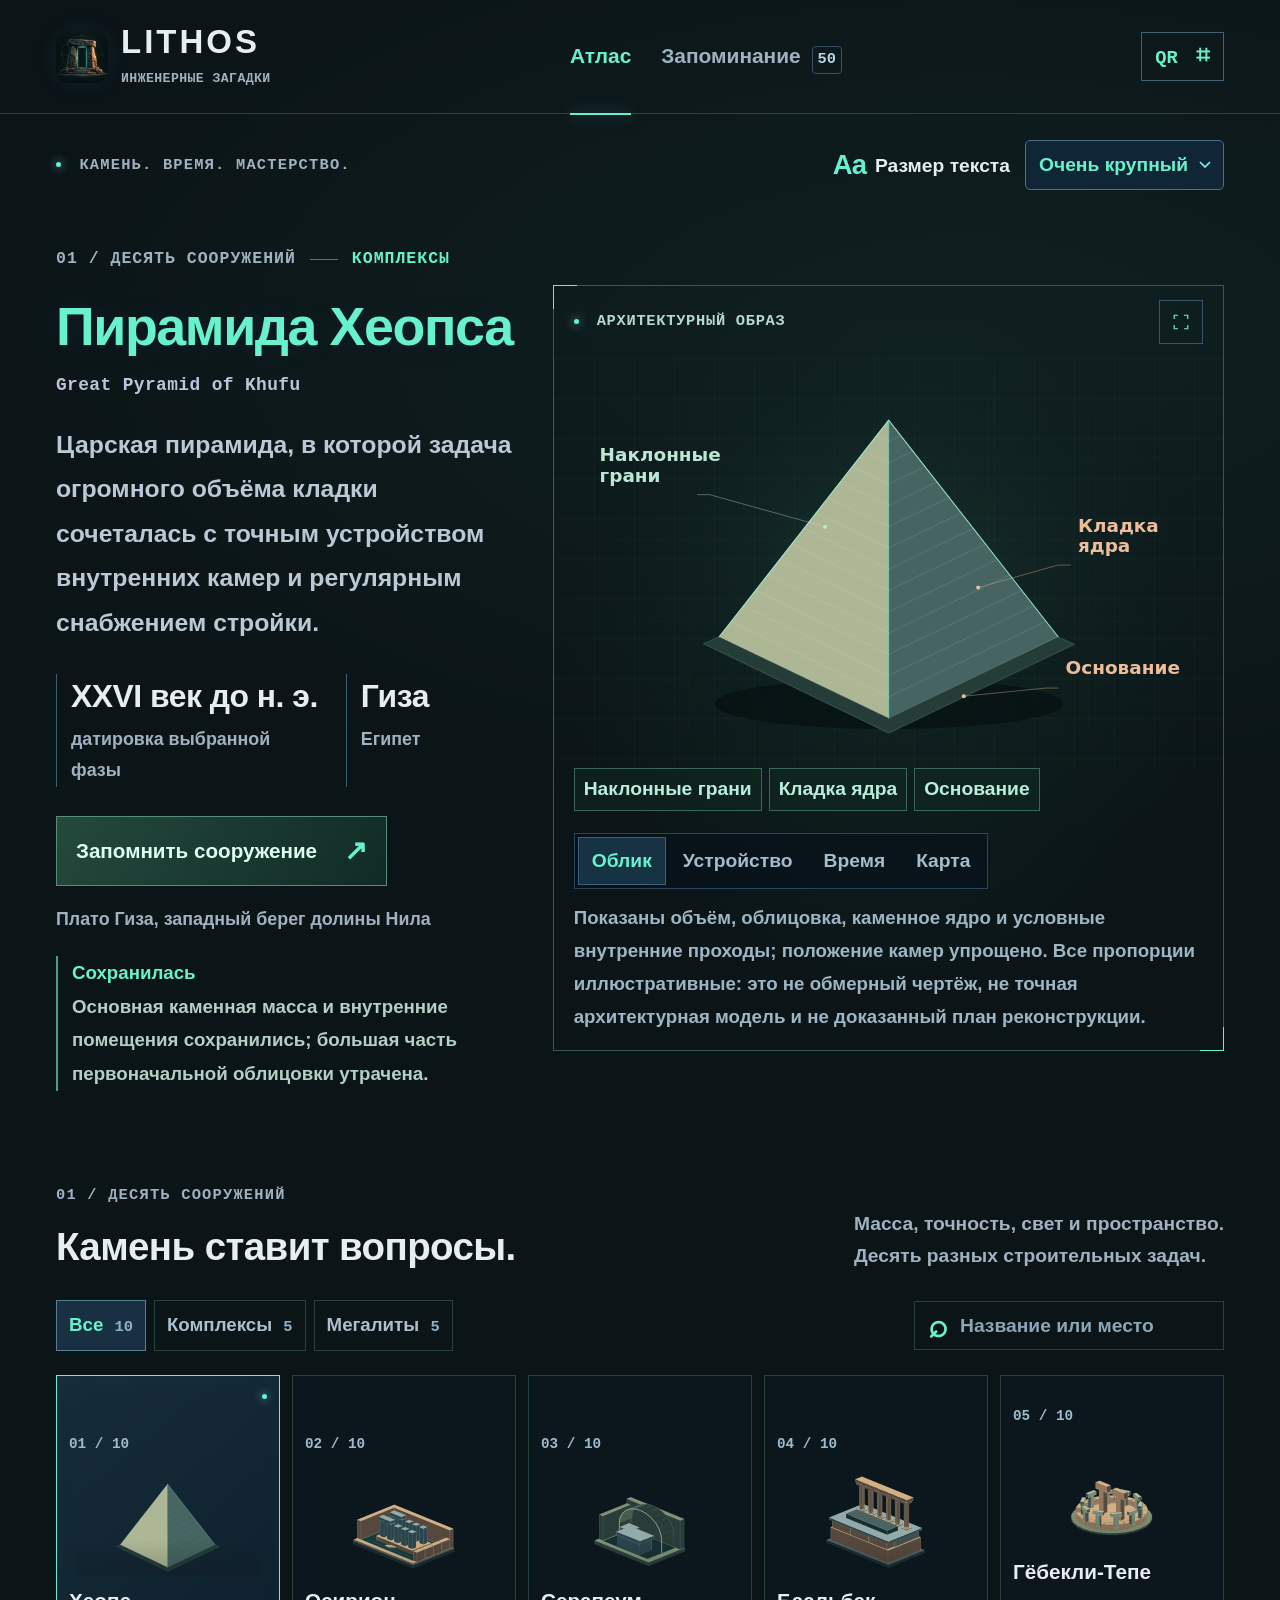
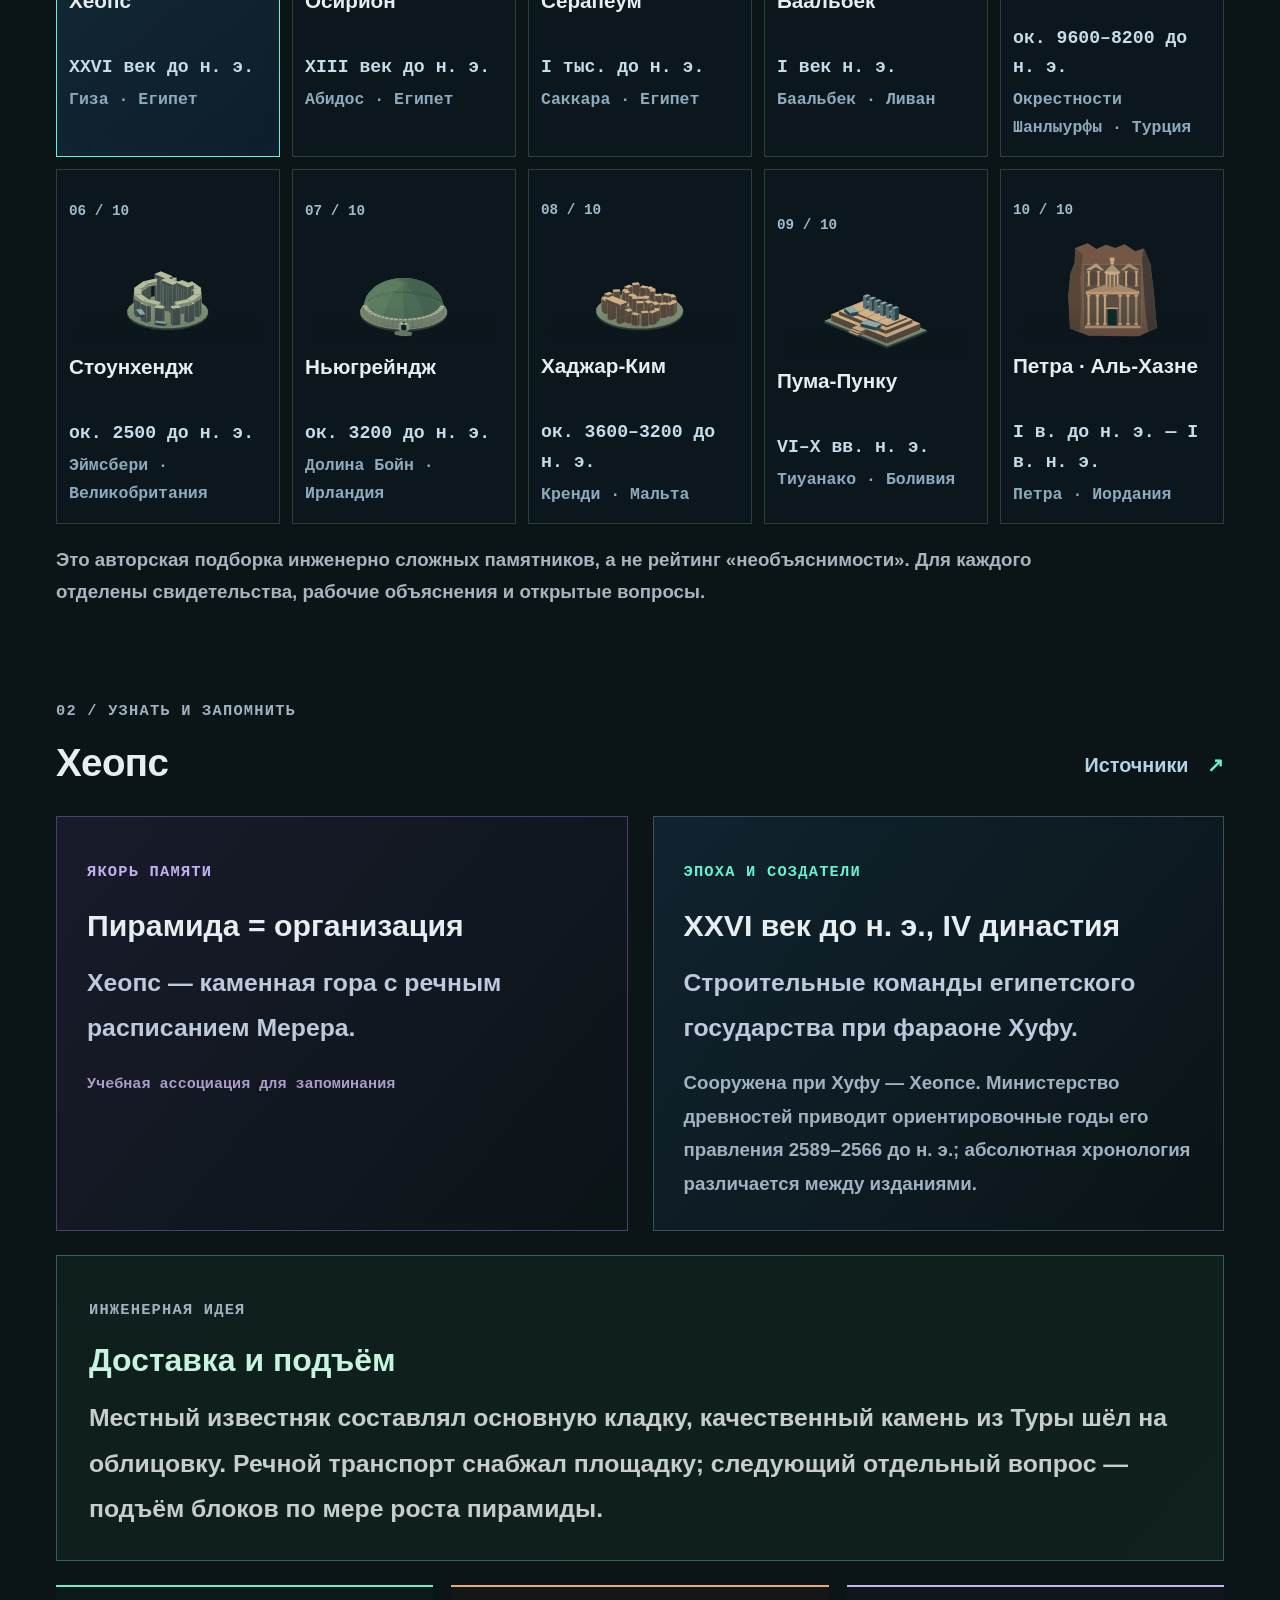
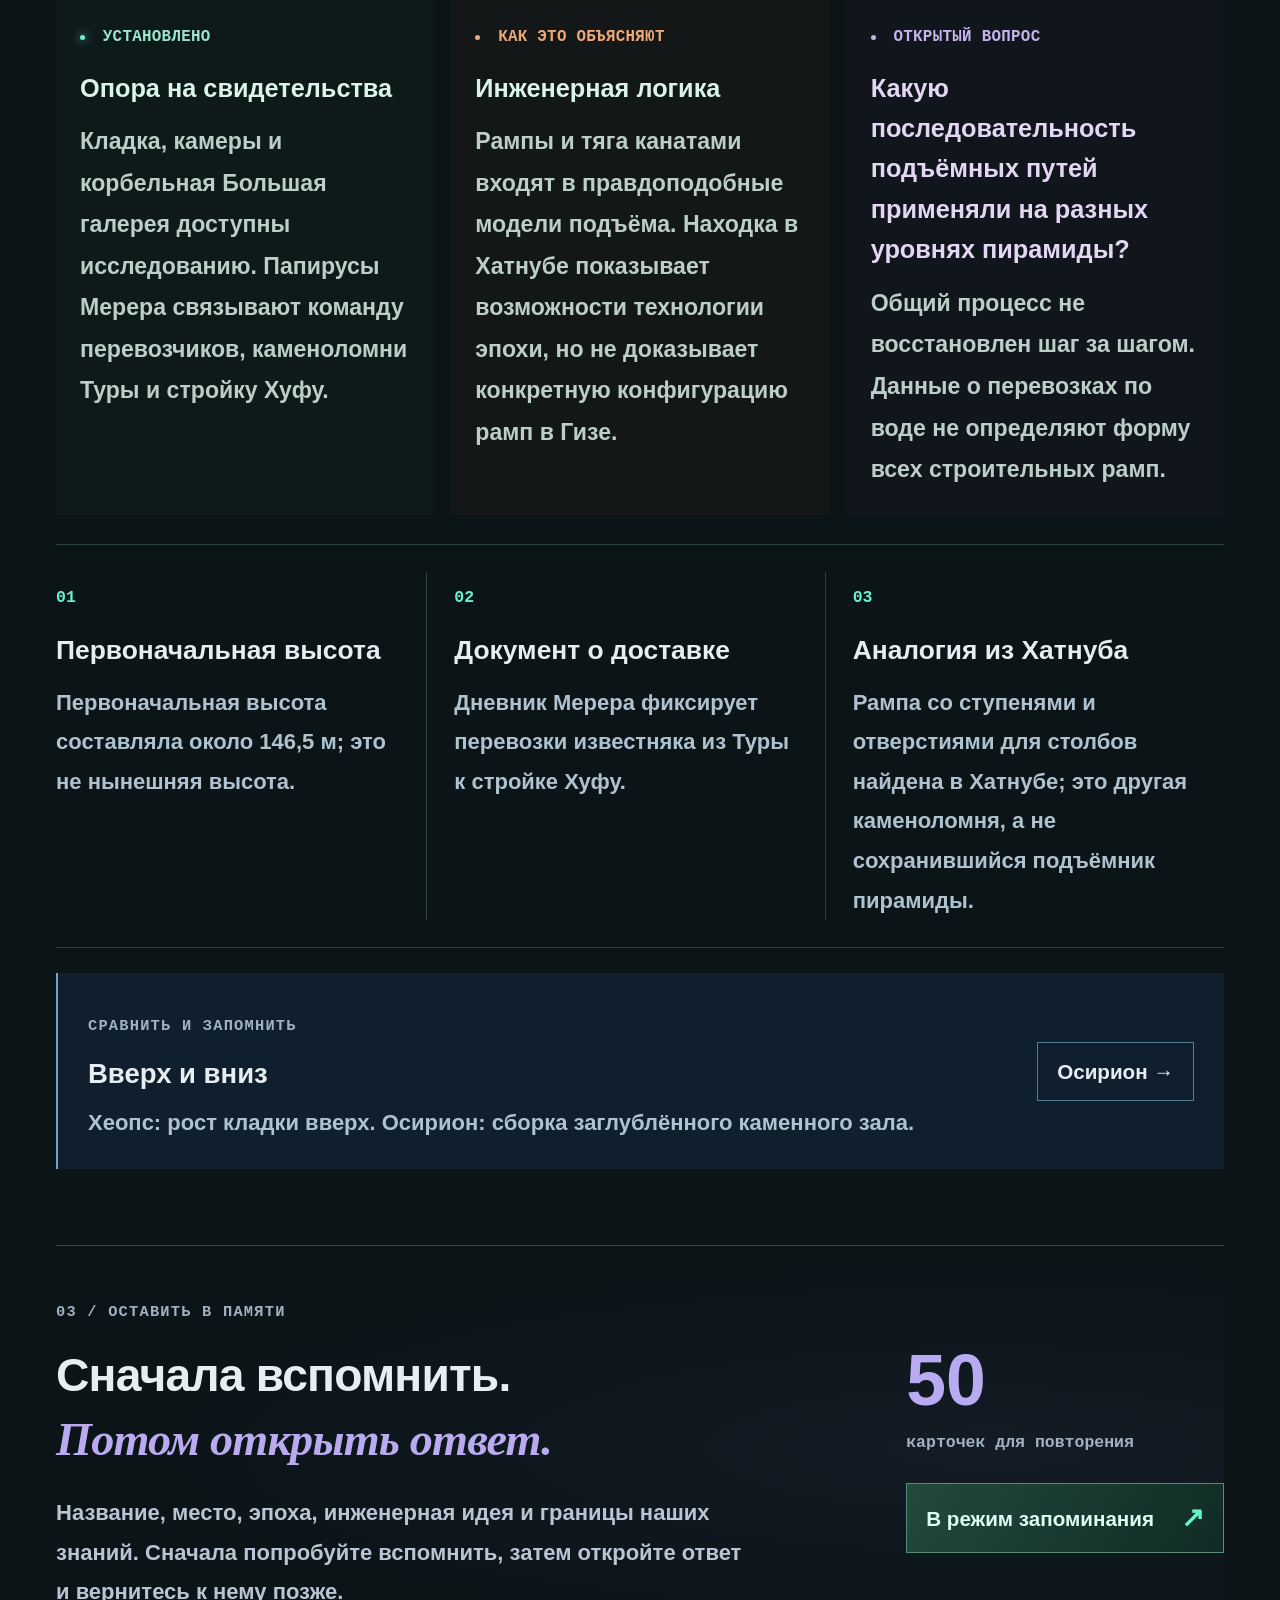
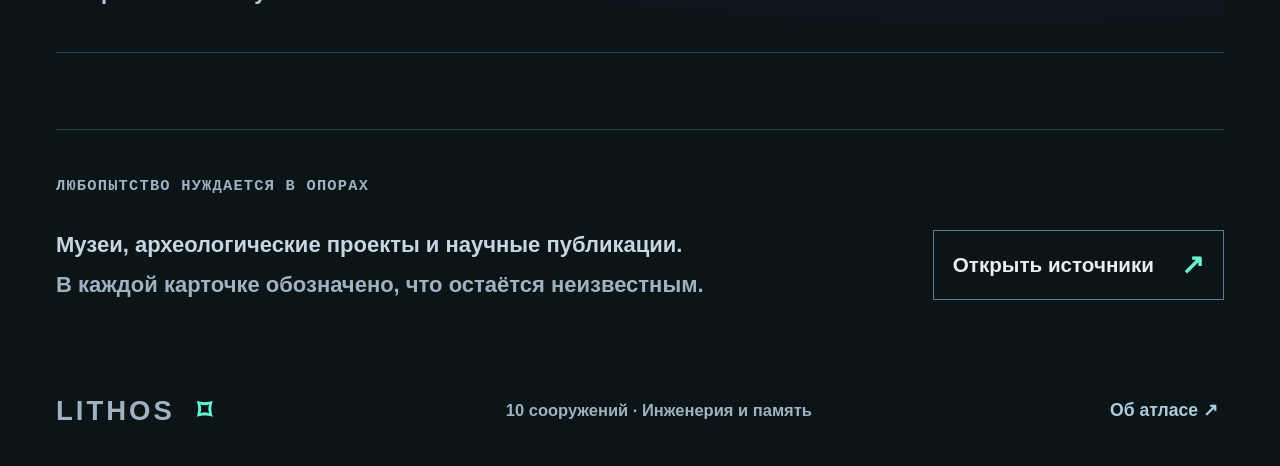
==== commit 6b986bed: "Add safe automatic updates and larger, heavier reading sizes" ====
--- a/docs/LITHOS.html
+++ b/docs/LITHOS.html
@@ -1,6 +1,7 @@
 <!doctype html>
 <html lang="ru" data-text-size="large">
 <head>
+  <meta name="atlas-app" content="lithos"><meta name="atlas-version" content="r-cf6990193f8eea32a335"><meta name="atlas-built" content="2026-10-10T07:00:52+00:00">
   <meta charset="utf-8"><meta name="viewport" content="width=device-width,initial-scale=1">
   <meta name="theme-color" content="#0b1417"><meta name="description" content="LITHOS — 10 инженерных загадок древности. Чертежи, доказательства, гипотезы и карточки для запоминания.">
   <meta name="application-name" content="LITHOS"><meta name="apple-mobile-web-app-title" content="LITHOS"><meta name="apple-mobile-web-app-capable" content="yes"><meta name="mobile-web-app-capable" content="yes">
@@ -8,7 +9,7 @@
   <title>LITHOS — Инженерные загадки древности</title>
   <script>try{const v=localStorage.getItem('lithos-text-size');if(['normal','large','xlarge'].includes(v))document.documentElement.dataset.textSize=v;}catch{}</script>
   <style>:root{color-scheme:dark;--bg:#0b1417;--panel:#12221f;--border:#29413c;--text:#e7eef2;--muted:#a0b2c1;--cyan:#67f2cd;--violet:#efa878;--amber:#b5df9e;--sans:-apple-system,BlinkMacSystemFont,"Segoe UI",Arial,sans-serif;--mono:Menlo,Consolas,"Liberation Mono",monospace;--serif:Georgia,"Times New Roman",serif}
-*{box-sizing:border-box}html{font-size:16px;scroll-behavior:smooth;scroll-padding-top:30px;-webkit-text-size-adjust:100%;text-size-adjust:100%}html[data-text-size=large]{font-size:18px}html[data-text-size=xlarge]{font-size:20px}body{margin:0;background:var(--bg);color:var(--text);font-family:var(--sans);font-size:1.125rem;font-weight:500;line-height:1.75;-webkit-font-smoothing:antialiased;background-image:radial-gradient(ellipse 80% 500px at 75% 350px,#31736320,transparent)}button,input,select{font:inherit}button{color:inherit;background:none;border:0;cursor:pointer}a{color:inherit;text-decoration:none}button,a,select,input{-webkit-tap-highlight-color:transparent}button:focus-visible,a:focus-visible,select:focus-visible,input:focus-visible,[tabindex]:focus-visible{outline:2px solid var(--cyan);outline-offset:4px}button:disabled{cursor:default;opacity:.45}button[hidden],[hidden]{display:none!important}svg{display:block}::selection{background:#3b6a96;color:white}.skip-link{position:fixed;left:20px;top:-90px;background:var(--cyan);color:#0b1824;padding:12px 20px;z-index:100}.skip-link:focus{top:15px}.site-header{max-width:1560px;margin:auto;padding:24px 56px;display:flex;align-items:center;gap:35px;border-bottom:1px solid var(--border)}.brand{display:flex;align-items:center;gap:13px;flex-shrink:0}.app-icon{width:52px;height:52px;border-radius:13px;box-shadow:0 0 24px #458cca1c}.brand>span{font-size:1.5rem;font-weight:700;letter-spacing:4px;line-height:1.1}.brand small{display:block;font:600 .6rem/1.6 var(--mono);letter-spacing:1.2px;color:var(--muted);margin-top:8px}.main-nav{display:flex;align-items:center;justify-content:center;gap:30px;margin:auto;font-size:.95rem;font-weight:650}.main-nav button{position:relative;white-space:nowrap;padding:12px 0;color:var(--muted)}.main-nav .active{color:var(--cyan)}.main-nav .active:after{content:"";position:absolute;bottom:-28px;left:0;right:0;height:2px;background:var(--cyan);box-shadow:0 0 16px #7bddfe70}.nav-count{display:inline-grid;place-items:center;min-width:25px;padding:1px 5px;border:1px solid #394d66;color:#b5d5e9;border-radius:4px;margin-left:5px;font:600 .7rem/1.5 var(--mono)}.header-qr{font:650 .85rem var(--mono);padding:10px 13px;border:1px solid #446275;color:var(--cyan);white-space:nowrap}.header-qr span{font-size:1.1rem;padding-left:7px}main{max-width:1440px;margin:auto;padding:0 56px}.utility-bar{display:flex;align-items:center;justify-content:space-between;gap:25px;padding:26px 0 35px}.eyebrow{font:650 .7rem/1.75 var(--mono);letter-spacing:1.2px;color:var(--muted)}.eyebrow i,.viewer-top i{display:inline-block;width:5px;height:5px;vertical-align:middle;margin-right:8px;border-radius:50%;background:var(--cyan);box-shadow:0 0 10px #7fdbff}.reading-controls{display:flex;align-items:center;gap:15px}.reading-controls label{display:flex;align-items:center;gap:9px;font-size:.875rem;font-weight:650;white-space:nowrap}.reading-controls b{font-size:1.25rem;letter-spacing:-1px;color:var(--cyan)}select{font:600 .875rem/1.45 var(--sans);color:var(--cyan);background-color:#102535;border:1px solid #4c7085;border-radius:5px;min-height:46px;padding:10px 34px 10px 13px;max-width:100%;appearance:none;-webkit-appearance:none;background-image:url("data:image/svg+xml,%3Csvg xmlns='http://www.w3.org/2000/svg' width='12' height='8' viewBox='0 0 12 8'%3E%3Cpath d='m1 1 5 5 5-5' fill='none' stroke='%2382e9f7' stroke-width='1.7'/%3E%3C/svg%3E");background-repeat:no-repeat;background-position:right 12px center;background-size:12px 8px}.hero{display:grid;grid-template-columns:minmax(310px,.9fr) minmax(0,1.3fr);gap:32px;align-items:center;min-height:540px}.hero-copy{padding:20px 0}.wonder-meta{font:600 .75rem/1.65 var(--mono);color:var(--cyan);letter-spacing:1px;display:flex;gap:14px;align-items:center;flex-wrap:wrap}.wonder-meta>span:first-child{color:var(--muted)}.wonder-meta i{width:28px;height:1px;background:#567386}h1{font-size:clamp(3rem,5.8vw,4.75rem);line-height:1.15;font-weight:650;letter-spacing:-2.5px;margin:23px 0 13px;color:var(--cyan);text-shadow:0 0 35px #78dfff16}h1.long-title{font-size:clamp(2.25rem,4.2vw,3.6rem);letter-spacing:-1.4px}.wonder-english{font:550 .8125rem/1.75 var(--mono);color:#bbc5da;letter-spacing:.4px;margin:0 0 21px}.hero-summary{font-size:1.125rem;line-height:1.8;color:#bac9d5;max-width:510px;margin:0}.hero-stats{display:flex;flex-wrap:wrap;gap:28px;margin:29px 0}.hero-stats>div{border-left:1px solid #3b5f70;padding-left:14px;min-width:0}.hero-stats strong{display:block;font-size:1.8rem;line-height:1.4;letter-spacing:-.5px;font-weight:650;white-space:nowrap}.hero-stats span{display:block;font:550 .7rem/1.75 var(--mono);color:var(--muted);margin-top:5px;max-width:210px}.primary-button,.secondary-button{display:inline-flex;align-items:center;justify-content:space-between;gap:27px;min-height:50px;padding:12px 19px;border:1px solid #567d95;font-size:.9375rem;font-weight:650;line-height:1.6;text-align:left}.primary-button{background:linear-gradient(125deg,#1c3a4c,#132630);color:#d1f4fa}.primary-button>span,.secondary-button>span{font-size:1.25rem;color:var(--cyan)}.primary-button:hover,.secondary-button:hover{border-color:var(--cyan);background-color:#18364b;box-shadow:0 0 24px #6acafa12}.hero-location{font-size:.8125rem;color:var(--muted);line-height:1.7;max-width:490px;margin:18px 0 0}.viewer{border:1px solid #2b4b60;background:radial-gradient(ellipse at 50% 50%,#14375633,transparent 65%);position:relative;isolation:isolate;min-width:0}.viewer:before,.viewer:after{content:"";position:absolute;width:23px;height:23px;border-color:var(--cyan);pointer-events:none}.viewer:before{top:-1px;left:-1px;border-top:1px solid;border-left:1px solid}.viewer:after{right:-1px;bottom:-1px;border-right:1px solid;border-bottom:1px solid}.viewer-top{display:flex;align-items:center;justify-content:space-between;gap:15px;padding:14px 20px;font:650 .7rem/1.65 var(--mono);letter-spacing:.7px;color:#b0d3e0}.icon-button{display:grid;place-items:center;flex-shrink:0;width:42px;height:42px;border:1px solid #365369;color:var(--cyan);line-height:1}.icon-button svg{width:18px;stroke:currentColor;stroke-width:1.6;fill:none}.icon-button:hover{background:#1a3247}.viewer-content{height:410px;min-height:0;overflow:hidden;position:relative;background-image:linear-gradient(#8ac0e406 1px,transparent 1px),linear-gradient(90deg,#8ac0e406 1px,transparent 1px);background-size:40px 40px}.viewer-content>svg{width:100%;height:100%}.viewer-bottom{display:flex;align-items:center;justify-content:space-between;gap:18px;padding:10px 20px 13px;flex-wrap:wrap}.view-tabs{display:flex;background:#08111bbb;border:1px solid #2c4556;padding:3px;gap:3px}.view-tabs button{font-size:.875rem;font-weight:650;line-height:1.5;color:#a4bccb;padding:9px 17px;border:1px solid transparent;min-height:42px;white-space:nowrap}.view-tabs .active{background:#163243;border-color:#386279;color:var(--cyan)}.viewer-code{font:600 .65rem/1.65 var(--mono);letter-spacing:1px;color:#8faabc}.viewer-note{font-size:.6875rem;line-height:1.75;font-weight:550;color:#9db5c4;margin:0;padding:0 20px 17px}.viewer.expanded{position:fixed;inset:18px;z-index:50;background:var(--bg);box-shadow:0 0 0 35px #030711e8;display:flex;flex-direction:column}.expanded .viewer-content{flex:1;height:auto}.expanded .viewer-bottom,.expanded .viewer-note{width:100%;max-width:900px;align-self:center}.section-heading{display:flex;align-items:flex-end;justify-content:space-between;gap:25px;margin-bottom:27px}.section-heading h2{font-size:1.75rem;font-weight:650;line-height:1.35;letter-spacing:-.6px;margin:9px 0 0}.section-heading>p{font-size:.875rem;line-height:1.7;color:var(--muted);margin:0}.collection{padding-top:58px}.collection-toolbar{display:flex;justify-content:space-between;gap:25px;align-items:center;margin-bottom:24px}.range-filters{display:flex;gap:8px;flex-wrap:wrap}.range-filters button{font-size:.85rem;font-weight:600;white-space:nowrap;padding:8px 12px;border:1px solid var(--border);min-height:42px;color:#adbfcd}.range-filters span{font:600 .7rem var(--mono);color:#8cb3cb;margin-left:6px}.range-filters .active{border-color:#587f91;background:#193042;color:var(--cyan)}.search{display:flex;align-items:center;border:1px solid var(--border);padding:6px 13px;gap:10px;max-width:310px;width:100%}.search span{font-size:1.5rem;line-height:1;color:var(--cyan)}.search input{font-size:.875rem;width:100%;min-width:0;border:0;background:none;color:var(--text);outline:none;min-height:33px}.search:focus-within{border-color:var(--cyan)}.search input::placeholder{color:#8ca6b7}.wonder-grid{display:grid;grid-template-columns:repeat(7,minmax(0,1fr));gap:12px}.wonder-card{border:1px solid var(--border);background:#0e1a248c;padding:14px 12px;text-align:left;position:relative;min-width:0;transition:background .15s,border-color .15s}.wonder-card:hover{background:#172c3b;border-color:#49758f}.wonder-card.selected{border-color:#6eafc2;background:linear-gradient(140deg,#1d3b4e99,#0d1d2b)}.wonder-card.selected:after{content:"";position:absolute;right:12px;top:18px;width:5px;height:5px;border-radius:50%;background:var(--cyan);box-shadow:0 0 10px #73dffe}.wonder-card-number{font:600 .65rem var(--mono);color:#9dbbcc}.wonder-card-visual{height:68px;margin:3px 0 11px}.wonder-card-visual svg{width:100%;height:100%}.wonder-card-name{font-size:.825rem;font-weight:650;line-height:1.45;display:block;min-height:2.9em}.wonder-card-alt{font:600 .72rem/1.6 var(--mono);display:block;color:#c5dde8;margin-top:7px}.wonder-card-range{font:550 .6rem/1.7 var(--mono);color:#8cabbf;display:block;margin-top:4px;letter-spacing:.4px}.empty-search{padding:35px 20px;border:1px solid var(--border);text-align:center;font-size:1rem;color:var(--muted)}.empty-search button{color:var(--cyan);text-decoration:underline;margin-left:10px}.wonder-details{padding-top:76px}.text-button{font-size:.9rem;font-weight:650;line-height:1.6;color:#b2d5e6;padding:8px 0}.text-button>span{margin-left:13px;color:var(--cyan)}.insight-grid{display:grid;grid-template-columns:1fr 1fr;gap:25px}.memory-anchor,.historical-context{padding:29px 30px;border:1px solid #4a416b;background:linear-gradient(130deg,#29244570,transparent)}.memory-anchor .eyebrow{color:#c2b0f2}.historical-context{border-color:#3b4e62;background:linear-gradient(130deg,#16344a77,transparent)}.historical-context .eyebrow{color:var(--cyan)}.insight-grid h3{font-size:1.375rem;font-weight:650;line-height:1.5;margin:13px 0}.insight-grid p{font-size:1.125rem;line-height:1.8;color:#bdc9dc;margin:0}.memory-anchor small{font:500 .6875rem/1.8 var(--mono);color:#ac9cc7;display:block;margin-top:21px}.historical-context .history-note{font-size:.85rem;margin-top:16px;color:var(--muted)}.facts-grid{display:grid;grid-template-columns:repeat(3,1fr);gap:27px;border-top:1px solid var(--border);border-bottom:1px solid var(--border);margin-top:29px;padding:27px 0}.fact-item{border-right:1px solid var(--border);padding-right:26px}.fact-item:last-child{border-right:0;padding-right:0}.fact-item>span{font:600 .75rem var(--mono);color:var(--cyan)}.fact-item h3{font-size:1.2rem;font-weight:650;line-height:1.5;margin:16px 0 12px}.fact-item p{font-size:1rem;line-height:1.8;color:#afc2d0;margin:0}.pair-panel{display:flex;align-items:center;justify-content:space-between;gap:28px;padding:27px 30px;background:#101f2e;border-left:2px solid #7a9fc9;margin-top:25px}.pair-panel>div{flex:1;min-width:0}.pair-panel h3{font-size:1.25rem;line-height:1.5;margin:9px 0;font-weight:650}.pair-panel p{font-size:1rem;line-height:1.8;color:#afc1d3;margin:0}.pair-panel button{max-width:280px;flex-shrink:0}.learn-invite{display:flex;justify-content:space-between;align-items:center;gap:60px;border-top:1px solid #33435c;border-bottom:1px solid #33435c;padding:40px 0;margin:76px 0;background:radial-gradient(ellipse at 80% 50%,#2730494a,transparent 65%)}.learn-invite>div:first-child{max-width:690px}.learn-invite h2{font-size:2.1rem;font-weight:600;line-height:1.4;letter-spacing:-.8px;margin:13px 0 20px}.learn-invite em{font-family:var(--serif);color:#baaaf0;font-weight:500}.learn-invite p{font-size:1rem;line-height:1.8;color:#b8c5d4;margin:0}.invite-action{display:flex;align-items:flex-start;flex-direction:column;min-width:300px}.invite-count{font-size:3.25rem;font-weight:600;line-height:1;color:#b9abf2}.invite-label{font:500 .75rem/1.8 var(--mono);color:var(--muted);margin:12px 0 25px}.source-strip{border-top:1px solid var(--border);padding:30px 0;margin:60px 0 30px}.source-strip>div{display:flex;justify-content:space-between;align-items:center;gap:30px}.source-strip p{font-size:1rem;line-height:1.8;color:#c8d6e2}.source-strip p span{color:var(--muted)}.source-strip button{flex-shrink:0}footer{max-width:1440px;margin:auto;padding:0 56px 30px;display:flex;align-items:center;justify-content:space-between;gap:25px;font-size:.75rem;color:var(--muted);line-height:1.8}.footer-brand{font-size:1.25rem;font-weight:650;letter-spacing:3px;display:flex;align-items:center;gap:22px}.footer-brand span{color:var(--cyan)}footer button{font-size:.8rem;color:#adcdde}.learn-heading{padding:20px 0 30px}.learn-heading h1{color:#e6eef9;font-size:clamp(2.8rem,5.3vw,4rem);margin:14px 0 20px}.learn-heading h1 em{font-family:var(--serif);color:#b9a9ee;font-weight:500}.learn-heading>p{font-size:1.125rem;color:#b8c6d6;line-height:1.8;max-width:790px;margin:0}.study-stats{display:grid;grid-template-columns:repeat(3,1fr);border-top:1px solid var(--border);border-bottom:1px solid var(--border);padding:27px 0;gap:27px}.study-stats>div{border-left:1px solid #3a536b;padding-left:21px}.study-stats strong{display:block;font-size:2.1rem;font-weight:600;line-height:1.3}.study-stats span{font-size:.85rem;color:var(--muted);display:block;margin-top:7px}.study-stats>div:first-child strong{color:var(--cyan)}.review-setup{background:#111e2c;border:1px solid #2f4358;padding:29px 31px;margin-top:30px}.setup-fields{display:grid;grid-template-columns:1fr 1fr;gap:27px}.setup-fields label{font-size:.875rem;font-weight:600;color:#afc1d0}.setup-fields select{display:block;width:100%;margin-top:10px;color:#d7eaf7}.start-review{display:flex;align-items:center;justify-content:space-between;gap:25px;border-top:1px solid #2d4054;margin-top:27px;padding-top:25px}.start-review h2{font-size:1.375rem;font-weight:650;line-height:1.5;margin:0 0 8px}.start-review p{font-size:.95rem;color:#acbfd0;line-height:1.7;margin:0;max-width:660px}.start-review .primary-button{flex-shrink:0}.review-setup>.text-button{margin-top:18px}.study-method{display:grid;grid-template-columns:repeat(3,1fr);gap:32px;padding-top:40px}.study-method>div>span{font:600 .8rem var(--mono);color:var(--violet)}.study-method h3{font-size:1.25rem;line-height:1.5;margin:13px 0 9px;font-weight:650}.study-method p{font-size:1rem;color:#afc0d0;line-height:1.8;margin:0}.review-session{max-width:890px;margin:0 auto}.session-top{display:flex;align-items:center;justify-content:space-between;gap:20px;margin-bottom:17px}.session-top>span{font:600 .8rem/1.7 var(--mono);color:#b3c9dc}.session-progress{height:3px;background:#243246;margin-bottom:23px}.session-progress>span{display:block;height:100%;background:linear-gradient(90deg,var(--cyan),var(--violet));transition:width .2s}.flashcard{min-height:450px;text-align:center;padding:38px 45px;border:1px solid #476479;background:radial-gradient(ellipse at 50% 0,#21344d77,transparent 75%),#101b2a;box-shadow:0 0 40px #060d191a;display:flex;flex-direction:column;justify-content:center}.flashcard>.eyebrow{color:#acc5dc}.card-motif{color:#7cdcef;font:3.2rem/1 var(--serif);margin:22px 0 12px;text-shadow:0 0 25px #82dbff44}.flashcard h2{font-size:1.7rem;font-weight:650;line-height:1.5;letter-spacing:-.5px;margin:15px auto;max-width:720px}.flashcard #card-hint{font-size:1rem;line-height:1.8;max-width:620px;color:#a9bfce;margin:17px auto 27px}.flashcard .primary-button{margin:0 auto;gap:40px}.flashcard #card-answer{font-size:2.1rem;color:var(--cyan);line-height:1.4}.answer-detail{font-size:1.125rem;color:#c3d4e2;line-height:1.8}.answer-anchor{border-top:1px solid #3c3859;text-align:left;padding-top:19px;margin:22px 0 12px}.answer-anchor>span{font:650 .75rem var(--mono);color:var(--violet);letter-spacing:1px}.answer-anchor p{font-size:1rem;line-height:1.8;color:#c6beda;margin:8px 0 0}.rating-buttons{display:grid;grid-template-columns:repeat(3,1fr);gap:13px;margin-top:20px}.rating-buttons button{padding:18px 12px;border:1px solid #46506a;background:#111f30;min-width:0}.rating-buttons button:first-child{border-color:#77613e;background:#2b241d}.rating-buttons button:last-child{border-color:#546194;background:#1c263f}.rating-buttons button:hover{border-color:var(--cyan)}.rating-buttons strong{display:block;font-size:1.0625rem;line-height:1.5;font-weight:650}.rating-buttons span{display:block;font-size:.8rem;line-height:1.6;color:#a8becf;margin-top:5px}.rating-buttons button:first-child span{color:#d2b791}.study-footnote{font-size:.8rem;line-height:1.8;color:#94afc2;margin:21px 0 0}.review-complete{text-align:center;border:1px solid #34596b;padding:45px 35px;background:#11211f;max-width:840px;margin:auto}.finish-symbol{color:var(--cyan);font-size:3rem}.review-complete h2{font-size:2rem;font-weight:650;line-height:1.4}.review-complete p{font-size:1.125rem;line-height:1.8;color:#b4c8d7}.review-complete button{margin:18px auto 0}.height-chart{height:100%;overflow-y:auto;padding:8px 20px 15px;scrollbar-width:thin;scrollbar-color:#467590 #0b1724}.chart-intro{font-size:.75rem;color:var(--muted);line-height:1.7;margin:0 0 13px}.height-row{display:grid;grid-template-columns:minmax(105px,1.4fr) minmax(20px,1fr) auto;align-items:center;gap:13px;border-bottom:1px solid #243c4d;min-height:44px;width:100%;padding:9px 0;text-align:left}.height-row .chart-name{font-size:.8rem;font-weight:600;line-height:1.5}.height-row .chart-value{font:600 .7rem var(--mono);color:#afcede;white-space:nowrap}.bar-track{height:5px;background:#233346;display:block}.bar-track i{display:block;min-width:3px;height:100%;background:#617695}.height-row.active{color:var(--cyan)}.height-row.active .bar-track i{background:var(--cyan);box-shadow:0 0 13px #84dcff33}.map-dot{cursor:pointer}.map-dot .map-hit{fill:transparent}.map-dot .map-badge{fill:#102b24;stroke:#589783;stroke-width:1.4}.map-dot text{font:700 23px var(--sans);text-anchor:middle;dominant-baseline:middle;fill:#dcf6eb;pointer-events:none}.map-dot.active .map-badge{fill:#4c3b27;stroke:var(--amber);stroke-width:2}.map-dot:focus-visible .map-badge{stroke:white;stroke-width:3}.map-caption{font:600 20px var(--mono);fill:#a4c9be;letter-spacing:1px}.map-degree{font:500 17px var(--mono);fill:#7fa699}dialog{background:#11211f;color:var(--text);border:1px solid #466579;padding:30px 34px;max-width:860px;width:calc(100% - 30px);max-height:88dvh;box-shadow:0 0 90px #0008}dialog::backdrop{background:#020c0be8;backdrop-filter:blur(8px)}.dialog-top{display:flex;align-items:center;justify-content:space-between;gap:15px}dialog h2{font-size:1.8rem;font-weight:650;line-height:1.4;margin:22px 0}dialog>p{font-size:1rem;line-height:1.8;color:#bbccda}.source-group{border-top:1px solid var(--border);padding-top:18px;margin-top:25px}.source-group h3{font-size:1.3rem;font-weight:650;margin:5px 0 15px}.source-link{display:block;border-left:1px solid #52748f;padding-left:16px;margin:18px 0}.source-link strong{display:block;font-size:.9375rem;line-height:1.75;color:var(--cyan);font-weight:650}.source-link span{display:block;font-size:.875rem;color:#a3bbcd;line-height:1.75;margin-top:5px}.source-link:hover strong{text-decoration:underline}.source-policy{font-size:.8rem;line-height:1.85;border-top:1px solid var(--border);padding-top:20px;margin-top:28px}.height-note{font-size:.85rem;color:#b6c8d8;line-height:1.8}.qr-art{background:white;max-width:270px;margin:23px auto}.qr-art svg{width:100%;height:auto}#qr-dialog{max-width:490px;text-align:center}#qr-dialog .dialog-top{text-align:left}#qr-dialog>p{font-size:1rem}.qr-url{display:block;font:600 .8rem/1.8 var(--mono);color:var(--cyan);overflow-wrap:anywhere;margin:21px 0}#qr-dialog>.secondary-button{margin:0 auto}.toast{position:fixed;left:50%;bottom:24px;transform:translate(-50%,20px);padding:12px 23px;border:1px solid #567993;background:#132c3d;color:#dbf2ff;opacity:0;pointer-events:none;transition:.2s;z-index:100;font-size:.9rem;text-align:center;max-width:calc(100% - 32px)}.toast.show{opacity:1;transform:translate(-50%,0)}
+*{box-sizing:border-box}html{font-size:16px;scroll-behavior:smooth;scroll-padding-top:30px;-webkit-text-size-adjust:100%;text-size-adjust:100%}html[data-text-size=large]{font-size:18px}html[data-text-size=xlarge]{font-size:20px}body{margin:0;background:var(--bg);color:var(--text);font-family:var(--sans);font-size:1.125rem;font-weight:600;line-height:1.75;-webkit-font-smoothing:antialiased;background-image:radial-gradient(ellipse 80% 500px at 75% 350px,#31736320,transparent)}button,input,select{font:inherit}button{color:inherit;background:none;border:0;cursor:pointer}a{color:inherit;text-decoration:none}button,a,select,input{-webkit-tap-highlight-color:transparent}button:focus-visible,a:focus-visible,select:focus-visible,input:focus-visible,[tabindex]:focus-visible{outline:2px solid var(--cyan);outline-offset:4px}button:disabled{cursor:default;opacity:.45}button[hidden],[hidden]{display:none!important}svg{display:block}::selection{background:#3b6a96;color:white}.skip-link{position:fixed;left:20px;top:-90px;background:var(--cyan);color:#0b1824;padding:12px 20px;z-index:100}.skip-link:focus{top:15px}.site-header{max-width:1560px;margin:auto;padding:24px 56px;display:flex;align-items:center;gap:35px;border-bottom:1px solid var(--border)}.brand{display:flex;align-items:center;gap:13px;flex-shrink:0}.app-icon{width:52px;height:52px;border-radius:13px;box-shadow:0 0 24px #458cca1c}.brand>span{font-size:1.5rem;font-weight:750;letter-spacing:4px;line-height:1.1}.brand small{display:block;font:700 .6rem/1.6 var(--mono);letter-spacing:1.2px;color:var(--muted);margin-top:8px}.main-nav{display:flex;align-items:center;justify-content:center;gap:30px;margin:auto;font-size:.95rem;font-weight:750}.main-nav button{position:relative;white-space:nowrap;padding:12px 0;color:var(--muted)}.main-nav .active{color:var(--cyan)}.main-nav .active:after{content:"";position:absolute;bottom:-28px;left:0;right:0;height:2px;background:var(--cyan);box-shadow:0 0 16px #7bddfe70}.nav-count{display:inline-grid;place-items:center;min-width:25px;padding:1px 5px;border:1px solid #394d66;color:#b5d5e9;border-radius:4px;margin-left:5px;font:700 .7rem/1.5 var(--mono)}.header-qr{font:750 .85rem var(--mono);padding:10px 13px;border:1px solid #446275;color:var(--cyan);white-space:nowrap}.header-qr span{font-size:1.1rem;padding-left:7px}main{max-width:1440px;margin:auto;padding:0 56px}.utility-bar{display:flex;align-items:center;justify-content:space-between;gap:25px;padding:26px 0 35px}.eyebrow{font:750 .7rem/1.75 var(--mono);letter-spacing:1.2px;color:var(--muted)}.eyebrow i,.viewer-top i{display:inline-block;width:5px;height:5px;vertical-align:middle;margin-right:8px;border-radius:50%;background:var(--cyan);box-shadow:0 0 10px #7fdbff}.reading-controls{display:flex;align-items:center;gap:15px}.reading-controls label{display:flex;align-items:center;gap:9px;font-size:.875rem;font-weight:750;white-space:nowrap}.reading-controls b{font-size:1.25rem;letter-spacing:-1px;color:var(--cyan)}select{font:700 .875rem/1.45 var(--sans);color:var(--cyan);background-color:#102535;border:1px solid #4c7085;border-radius:5px;min-height:46px;padding:10px 34px 10px 13px;max-width:100%;appearance:none;-webkit-appearance:none;background-image:url("data:image/svg+xml,%3Csvg xmlns='http://www.w3.org/2000/svg' width='12' height='8' viewBox='0 0 12 8'%3E%3Cpath d='m1 1 5 5 5-5' fill='none' stroke='%2382e9f7' stroke-width='1.7'/%3E%3C/svg%3E");background-repeat:no-repeat;background-position:right 12px center;background-size:12px 8px}.hero{display:grid;grid-template-columns:minmax(310px,.9fr) minmax(0,1.3fr);gap:32px;align-items:center;min-height:540px}.hero-copy{padding:20px 0}.wonder-meta{font:700 .75rem/1.65 var(--mono);color:var(--cyan);letter-spacing:1px;display:flex;gap:14px;align-items:center;flex-wrap:wrap}.wonder-meta>span:first-child{color:var(--muted)}.wonder-meta i{width:28px;height:1px;background:#567386}h1{font-size:clamp(3rem,5.8vw,4.75rem);line-height:1.15;font-weight:750;letter-spacing:-2.5px;margin:23px 0 13px;color:var(--cyan);text-shadow:0 0 35px #78dfff16}h1.long-title{font-size:clamp(2.25rem,4.2vw,3.6rem);letter-spacing:-1.4px}.wonder-english{font:650 .8125rem/1.75 var(--mono);color:#bbc5da;letter-spacing:.4px;margin:0 0 21px}.hero-summary{font-size:1.125rem;line-height:1.8;color:#bac9d5;max-width:510px;margin:0}.hero-stats{display:flex;flex-wrap:wrap;gap:28px;margin:29px 0}.hero-stats>div{border-left:1px solid #3b5f70;padding-left:14px;min-width:0}.hero-stats strong{display:block;font-size:1.8rem;line-height:1.4;letter-spacing:-.5px;font-weight:750;white-space:nowrap}.hero-stats span{display:block;font:650 .7rem/1.75 var(--mono);color:var(--muted);margin-top:5px;max-width:210px}.primary-button,.secondary-button{display:inline-flex;align-items:center;justify-content:space-between;gap:27px;min-height:50px;padding:12px 19px;border:1px solid #567d95;font-size:.9375rem;font-weight:750;line-height:1.6;text-align:left}.primary-button{background:linear-gradient(125deg,#1c3a4c,#132630);color:#d1f4fa}.primary-button>span,.secondary-button>span{font-size:1.25rem;color:var(--cyan)}.primary-button:hover,.secondary-button:hover{border-color:var(--cyan);background-color:#18364b;box-shadow:0 0 24px #6acafa12}.hero-location{font-size:.8125rem;color:var(--muted);line-height:1.7;max-width:490px;margin:18px 0 0}.viewer{border:1px solid #2b4b60;background:radial-gradient(ellipse at 50% 50%,#14375633,transparent 65%);position:relative;isolation:isolate;min-width:0}.viewer:before,.viewer:after{content:"";position:absolute;width:23px;height:23px;border-color:var(--cyan);pointer-events:none}.viewer:before{top:-1px;left:-1px;border-top:1px solid;border-left:1px solid}.viewer:after{right:-1px;bottom:-1px;border-right:1px solid;border-bottom:1px solid}.viewer-top{display:flex;align-items:center;justify-content:space-between;gap:15px;padding:14px 20px;font:750 .7rem/1.65 var(--mono);letter-spacing:.7px;color:#b0d3e0}.icon-button{display:grid;place-items:center;flex-shrink:0;width:42px;height:42px;border:1px solid #365369;color:var(--cyan);line-height:1}.icon-button svg{width:18px;stroke:currentColor;stroke-width:1.6;fill:none}.icon-button:hover{background:#1a3247}.viewer-content{height:410px;min-height:0;overflow:hidden;position:relative;background-image:linear-gradient(#8ac0e406 1px,transparent 1px),linear-gradient(90deg,#8ac0e406 1px,transparent 1px);background-size:40px 40px}.viewer-content>svg{width:100%;height:100%}.viewer-bottom{display:flex;align-items:center;justify-content:space-between;gap:18px;padding:10px 20px 13px;flex-wrap:wrap}.view-tabs{display:flex;background:#08111bbb;border:1px solid #2c4556;padding:3px;gap:3px}.view-tabs button{font-size:.875rem;font-weight:750;line-height:1.5;color:#a4bccb;padding:9px 17px;border:1px solid transparent;min-height:42px;white-space:nowrap}.view-tabs .active{background:#163243;border-color:#386279;color:var(--cyan)}.viewer-code{font:700 .65rem/1.65 var(--mono);letter-spacing:1px;color:#8faabc}.viewer-note{font-size:.6875rem;line-height:1.75;font-weight:650;color:#9db5c4;margin:0;padding:0 20px 17px}.viewer.expanded{position:fixed;inset:18px;z-index:50;background:var(--bg);box-shadow:0 0 0 35px #030711e8;display:flex;flex-direction:column}.expanded .viewer-content{flex:1;height:auto}.expanded .viewer-bottom,.expanded .viewer-note{width:100%;max-width:900px;align-self:center}.section-heading{display:flex;align-items:flex-end;justify-content:space-between;gap:25px;margin-bottom:27px}.section-heading h2{font-size:1.75rem;font-weight:750;line-height:1.35;letter-spacing:-.6px;margin:9px 0 0}.section-heading>p{font-size:.875rem;line-height:1.7;color:var(--muted);margin:0}.collection{padding-top:58px}.collection-toolbar{display:flex;justify-content:space-between;gap:25px;align-items:center;margin-bottom:24px}.range-filters{display:flex;gap:8px;flex-wrap:wrap}.range-filters button{font-size:.85rem;font-weight:700;white-space:nowrap;padding:8px 12px;border:1px solid var(--border);min-height:42px;color:#adbfcd}.range-filters span{font:700 .7rem var(--mono);color:#8cb3cb;margin-left:6px}.range-filters .active{border-color:#587f91;background:#193042;color:var(--cyan)}.search{display:flex;align-items:center;border:1px solid var(--border);padding:6px 13px;gap:10px;max-width:310px;width:100%}.search span{font-size:1.5rem;line-height:1;color:var(--cyan)}.search input{font-size:.875rem;width:100%;min-width:0;border:0;background:none;color:var(--text);outline:none;min-height:33px}.search:focus-within{border-color:var(--cyan)}.search input::placeholder{color:#8ca6b7}.wonder-grid{display:grid;grid-template-columns:repeat(7,minmax(0,1fr));gap:12px}.wonder-card{border:1px solid var(--border);background:#0e1a248c;padding:14px 12px;text-align:left;position:relative;min-width:0;transition:background .15s,border-color .15s}.wonder-card:hover{background:#172c3b;border-color:#49758f}.wonder-card.selected{border-color:#6eafc2;background:linear-gradient(140deg,#1d3b4e99,#0d1d2b)}.wonder-card.selected:after{content:"";position:absolute;right:12px;top:18px;width:5px;height:5px;border-radius:50%;background:var(--cyan);box-shadow:0 0 10px #73dffe}.wonder-card-number{font:700 .65rem var(--mono);color:#9dbbcc}.wonder-card-visual{height:68px;margin:3px 0 11px}.wonder-card-visual svg{width:100%;height:100%}.wonder-card-name{font-size:.825rem;font-weight:750;line-height:1.45;display:block;min-height:2.9em}.wonder-card-alt{font:700 .72rem/1.6 var(--mono);display:block;color:#c5dde8;margin-top:7px}.wonder-card-range{font:650 .6rem/1.7 var(--mono);color:#8cabbf;display:block;margin-top:4px;letter-spacing:.4px}.empty-search{padding:35px 20px;border:1px solid var(--border);text-align:center;font-size:1rem;color:var(--muted)}.empty-search button{color:var(--cyan);text-decoration:underline;margin-left:10px}.wonder-details{padding-top:76px}.text-button{font-size:.9rem;font-weight:750;line-height:1.6;color:#b2d5e6;padding:8px 0}.text-button>span{margin-left:13px;color:var(--cyan)}.insight-grid{display:grid;grid-template-columns:1fr 1fr;gap:25px}.memory-anchor,.historical-context{padding:29px 30px;border:1px solid #4a416b;background:linear-gradient(130deg,#29244570,transparent)}.memory-anchor .eyebrow{color:#c2b0f2}.historical-context{border-color:#3b4e62;background:linear-gradient(130deg,#16344a77,transparent)}.historical-context .eyebrow{color:var(--cyan)}.insight-grid h3{font-size:1.375rem;font-weight:750;line-height:1.5;margin:13px 0}.insight-grid p{font-size:1.125rem;line-height:1.8;color:#bdc9dc;margin:0}.memory-anchor small{font:600 .6875rem/1.8 var(--mono);color:#ac9cc7;display:block;margin-top:21px}.historical-context .history-note{font-size:.85rem;margin-top:16px;color:var(--muted)}.facts-grid{display:grid;grid-template-columns:repeat(3,1fr);gap:27px;border-top:1px solid var(--border);border-bottom:1px solid var(--border);margin-top:29px;padding:27px 0}.fact-item{border-right:1px solid var(--border);padding-right:26px}.fact-item:last-child{border-right:0;padding-right:0}.fact-item>span{font:700 .75rem var(--mono);color:var(--cyan)}.fact-item h3{font-size:1.2rem;font-weight:750;line-height:1.5;margin:16px 0 12px}.fact-item p{font-size:1rem;line-height:1.8;color:#afc2d0;margin:0}.pair-panel{display:flex;align-items:center;justify-content:space-between;gap:28px;padding:27px 30px;background:#101f2e;border-left:2px solid #7a9fc9;margin-top:25px}.pair-panel>div{flex:1;min-width:0}.pair-panel h3{font-size:1.25rem;line-height:1.5;margin:9px 0;font-weight:750}.pair-panel p{font-size:1rem;line-height:1.8;color:#afc1d3;margin:0}.pair-panel button{max-width:280px;flex-shrink:0}.learn-invite{display:flex;justify-content:space-between;align-items:center;gap:60px;border-top:1px solid #33435c;border-bottom:1px solid #33435c;padding:40px 0;margin:76px 0;background:radial-gradient(ellipse at 80% 50%,#2730494a,transparent 65%)}.learn-invite>div:first-child{max-width:690px}.learn-invite h2{font-size:2.1rem;font-weight:700;line-height:1.4;letter-spacing:-.8px;margin:13px 0 20px}.learn-invite em{font-family:var(--serif);color:#baaaf0;font-weight:600}.learn-invite p{font-size:1rem;line-height:1.8;color:#b8c5d4;margin:0}.invite-action{display:flex;align-items:flex-start;flex-direction:column;min-width:300px}.invite-count{font-size:3.25rem;font-weight:700;line-height:1;color:#b9abf2}.invite-label{font:600 .75rem/1.8 var(--mono);color:var(--muted);margin:12px 0 25px}.source-strip{border-top:1px solid var(--border);padding:30px 0;margin:60px 0 30px}.source-strip>div{display:flex;justify-content:space-between;align-items:center;gap:30px}.source-strip p{font-size:1rem;line-height:1.8;color:#c8d6e2}.source-strip p span{color:var(--muted)}.source-strip button{flex-shrink:0}footer{max-width:1440px;margin:auto;padding:0 56px 30px;display:flex;align-items:center;justify-content:space-between;gap:25px;font-size:.75rem;color:var(--muted);line-height:1.8}.footer-brand{font-size:1.25rem;font-weight:750;letter-spacing:3px;display:flex;align-items:center;gap:22px}.footer-brand span{color:var(--cyan)}footer button{font-size:.8rem;color:#adcdde}.learn-heading{padding:20px 0 30px}.learn-heading h1{color:#e6eef9;font-size:clamp(2.8rem,5.3vw,4rem);margin:14px 0 20px}.learn-heading h1 em{font-family:var(--serif);color:#b9a9ee;font-weight:600}.learn-heading>p{font-size:1.125rem;color:#b8c6d6;line-height:1.8;max-width:790px;margin:0}.study-stats{display:grid;grid-template-columns:repeat(3,1fr);border-top:1px solid var(--border);border-bottom:1px solid var(--border);padding:27px 0;gap:27px}.study-stats>div{border-left:1px solid #3a536b;padding-left:21px}.study-stats strong{display:block;font-size:2.1rem;font-weight:700;line-height:1.3}.study-stats span{font-size:.85rem;color:var(--muted);display:block;margin-top:7px}.study-stats>div:first-child strong{color:var(--cyan)}.review-setup{background:#111e2c;border:1px solid #2f4358;padding:29px 31px;margin-top:30px}.setup-fields{display:grid;grid-template-columns:1fr 1fr;gap:27px}.setup-fields label{font-size:.875rem;font-weight:700;color:#afc1d0}.setup-fields select{display:block;width:100%;margin-top:10px;color:#d7eaf7}.start-review{display:flex;align-items:center;justify-content:space-between;gap:25px;border-top:1px solid #2d4054;margin-top:27px;padding-top:25px}.start-review h2{font-size:1.375rem;font-weight:750;line-height:1.5;margin:0 0 8px}.start-review p{font-size:.95rem;color:#acbfd0;line-height:1.7;margin:0;max-width:660px}.start-review .primary-button{flex-shrink:0}.review-setup>.text-button{margin-top:18px}.study-method{display:grid;grid-template-columns:repeat(3,1fr);gap:32px;padding-top:40px}.study-method>div>span{font:700 .8rem var(--mono);color:var(--violet)}.study-method h3{font-size:1.25rem;line-height:1.5;margin:13px 0 9px;font-weight:750}.study-method p{font-size:1rem;color:#afc0d0;line-height:1.8;margin:0}.review-session{max-width:890px;margin:0 auto}.session-top{display:flex;align-items:center;justify-content:space-between;gap:20px;margin-bottom:17px}.session-top>span{font:700 .8rem/1.7 var(--mono);color:#b3c9dc}.session-progress{height:3px;background:#243246;margin-bottom:23px}.session-progress>span{display:block;height:100%;background:linear-gradient(90deg,var(--cyan),var(--violet));transition:width .2s}.flashcard{min-height:450px;text-align:center;padding:38px 45px;border:1px solid #476479;background:radial-gradient(ellipse at 50% 0,#21344d77,transparent 75%),#101b2a;box-shadow:0 0 40px #060d191a;display:flex;flex-direction:column;justify-content:center}.flashcard>.eyebrow{color:#acc5dc}.card-motif{color:#7cdcef;font:3.2rem/1 var(--serif);margin:22px 0 12px;text-shadow:0 0 25px #82dbff44}.flashcard h2{font-size:1.7rem;font-weight:750;line-height:1.5;letter-spacing:-.5px;margin:15px auto;max-width:720px}.flashcard #card-hint{font-size:1rem;line-height:1.8;max-width:620px;color:#a9bfce;margin:17px auto 27px}.flashcard .primary-button{margin:0 auto;gap:40px}.flashcard #card-answer{font-size:2.1rem;color:var(--cyan);line-height:1.4}.answer-detail{font-size:1.125rem;color:#c3d4e2;line-height:1.8}.answer-anchor{border-top:1px solid #3c3859;text-align:left;padding-top:19px;margin:22px 0 12px}.answer-anchor>span{font:750 .75rem var(--mono);color:var(--violet);letter-spacing:1px}.answer-anchor p{font-size:1rem;line-height:1.8;color:#c6beda;margin:8px 0 0}.rating-buttons{display:grid;grid-template-columns:repeat(3,1fr);gap:13px;margin-top:20px}.rating-buttons button{padding:18px 12px;border:1px solid #46506a;background:#111f30;min-width:0}.rating-buttons button:first-child{border-color:#77613e;background:#2b241d}.rating-buttons button:last-child{border-color:#546194;background:#1c263f}.rating-buttons button:hover{border-color:var(--cyan)}.rating-buttons strong{display:block;font-size:1.0625rem;line-height:1.5;font-weight:750}.rating-buttons span{display:block;font-size:.8rem;line-height:1.6;color:#a8becf;margin-top:5px}.rating-buttons button:first-child span{color:#d2b791}.study-footnote{font-size:.8rem;line-height:1.8;color:#94afc2;margin:21px 0 0}.review-complete{text-align:center;border:1px solid #34596b;padding:45px 35px;background:#11211f;max-width:840px;margin:auto}.finish-symbol{color:var(--cyan);font-size:3rem}.review-complete h2{font-size:2rem;font-weight:750;line-height:1.4}.review-complete p{font-size:1.125rem;line-height:1.8;color:#b4c8d7}.review-complete button{margin:18px auto 0}.height-chart{height:100%;overflow-y:auto;padding:8px 20px 15px;scrollbar-width:thin;scrollbar-color:#467590 #0b1724}.chart-intro{font-size:.75rem;color:var(--muted);line-height:1.7;margin:0 0 13px}.height-row{display:grid;grid-template-columns:minmax(105px,1.4fr) minmax(20px,1fr) auto;align-items:center;gap:13px;border-bottom:1px solid #243c4d;min-height:44px;width:100%;padding:9px 0;text-align:left}.height-row .chart-name{font-size:.8rem;font-weight:700;line-height:1.5}.height-row .chart-value{font:700 .7rem var(--mono);color:#afcede;white-space:nowrap}.bar-track{height:5px;background:#233346;display:block}.bar-track i{display:block;min-width:3px;height:100%;background:#617695}.height-row.active{color:var(--cyan)}.height-row.active .bar-track i{background:var(--cyan);box-shadow:0 0 13px #84dcff33}.map-dot{cursor:pointer}.map-dot .map-hit{fill:transparent}.map-dot .map-badge{fill:#102b24;stroke:#589783;stroke-width:1.4}.map-dot text{font:750 23px var(--sans);text-anchor:middle;dominant-baseline:middle;fill:#dcf6eb;pointer-events:none}.map-dot.active .map-badge{fill:#4c3b27;stroke:var(--amber);stroke-width:2}.map-dot:focus-visible .map-badge{stroke:white;stroke-width:3}.map-caption{font:700 20px var(--mono);fill:#a4c9be;letter-spacing:1px}.map-degree{font:600 17px var(--mono);fill:#7fa699}dialog{background:#11211f;color:var(--text);border:1px solid #466579;padding:30px 34px;max-width:860px;width:calc(100% - 30px);max-height:88dvh;box-shadow:0 0 90px #0008}dialog::backdrop{background:#020c0be8;backdrop-filter:blur(8px)}.dialog-top{display:flex;align-items:center;justify-content:space-between;gap:15px}dialog h2{font-size:1.8rem;font-weight:750;line-height:1.4;margin:22px 0}dialog>p{font-size:1rem;line-height:1.8;color:#bbccda}.source-group{border-top:1px solid var(--border);padding-top:18px;margin-top:25px}.source-group h3{font-size:1.3rem;font-weight:750;margin:5px 0 15px}.source-link{display:block;border-left:1px solid #52748f;padding-left:16px;margin:18px 0}.source-link strong{display:block;font-size:.9375rem;line-height:1.75;color:var(--cyan);font-weight:750}.source-link span{display:block;font-size:.875rem;color:#a3bbcd;line-height:1.75;margin-top:5px}.source-link:hover strong{text-decoration:underline}.source-policy{font-size:.8rem;line-height:1.85;border-top:1px solid var(--border);padding-top:20px;margin-top:28px}.height-note{font-size:.85rem;color:#b6c8d8;line-height:1.8}.qr-art{background:white;max-width:270px;margin:23px auto}.qr-art svg{width:100%;height:auto}#qr-dialog{max-width:490px;text-align:center}#qr-dialog .dialog-top{text-align:left}#qr-dialog>p{font-size:1rem}.qr-url{display:block;font:700 .8rem/1.8 var(--mono);color:var(--cyan);overflow-wrap:anywhere;margin:21px 0}#qr-dialog>.secondary-button{margin:0 auto}.toast{position:fixed;left:50%;bottom:24px;transform:translate(-50%,20px);padding:12px 23px;border:1px solid #567993;background:#132c3d;color:#dbf2ff;opacity:0;pointer-events:none;transition:.2s;z-index:100;font-size:.9rem;text-align:center;max-width:calc(100% - 32px)}.toast.show{opacity:1;transform:translate(-50%,0)}
 @media(min-width:1500px){.viewer-content{height:450px}}
 @media(max-width:1200px){.site-header{padding:23px 35px;gap:24px}main{padding:0 35px}.hero{grid-template-columns:minmax(280px,.95fr) minmax(0,1.05fr);gap:24px}.hero-stats{gap:19px}.hero-stats strong{font-size:1.6rem}.viewer-content{height:380px}.viewer-top{font-size:.65rem}.viewer-bottom{padding:12px 14px}.viewer-code{display:none}.wonder-grid{grid-template-columns:repeat(4,minmax(0,1fr))}.wonder-card-name{font-size:.925rem}.wonder-card-visual{height:72px}.wonder-card-range{font-size:.6875rem}.wonder-card-alt{font-size:.8rem}.pair-panel{flex-wrap:wrap}.pair-panel button{max-width:none}.learn-invite{gap:35px}.invite-action{min-width:260px}footer{padding:0 35px 30px}.main-nav{gap:24px}.hero-location{font-size:.8rem}.hero-summary{font-size:1.0625rem}}
 @media(max-width:1000px){.hero{grid-template-columns:1fr;gap:26px}.hero-copy{padding-top:10px;max-width:850px}.hero h1{font-size:3.9rem}.hero h1.long-title{font-size:3rem}.hero-summary{font-size:1.125rem;max-width:750px}.hero-stats{gap:40px}.hero-stats strong{font-size:2rem}.hero-location{max-width:750px}.viewer-content{height:470px}.viewer-bottom{justify-content:space-between;padding:10px 20px 17px}.viewer-code{display:block}.section-heading{flex-wrap:wrap}.section-heading>p br{display:none}.collection-toolbar{flex-wrap:wrap}.search{max-width:340px}.facts-grid{grid-template-columns:1fr;gap:0;padding:0}.fact-item{border-right:0;border-bottom:1px solid var(--border);padding:26px 0}.fact-item:last-child{border-bottom:0;padding:26px 0}.fact-item h3{margin-top:9px}.fact-item p{font-size:1.125rem}.learn-invite{gap:35px;align-items:flex-start}.learn-invite h2{font-size:1.8rem}.invite-action{min-width:230px}.invite-action .primary-button{font-size:.875rem;padding:12px 15px;gap:17px}.start-review{flex-wrap:wrap}.study-method{gap:23px}.source-strip>div{flex-wrap:wrap}.brand small{font-size:.55rem}.main-nav{font-size:.875rem;gap:20px}.study-stats span{font-size:.8rem}.insight-grid{gap:20px}.memory-anchor,.historical-context{padding:25px}.height-row{grid-template-columns:minmax(130px,1.1fr) 2fr auto}.height-row .chart-name{font-size:1rem}.height-row .chart-value{font-size:.8rem}.chart-intro{font-size:.8rem}}
@@ -33,7 +34,7 @@
 .wonder-card-alt{font-size:.825rem}
 .wonder-card-range{font-size:.75rem;letter-spacing:0}
 .evidence-status{font-size:.85rem;line-height:1.8;color:#b4cfc5;border-left:2px solid #519c88;padding-left:14px;margin:22px 0 0}
-.evidence-status strong{color:var(--cyan);display:block;font-weight:650}
+.evidence-status strong{color:var(--cyan);display:block;font-weight:750}
 .hero-stats strong{font-size:1.65rem;white-space:normal}
 .hero-stats span{font-family:var(--sans);font-size:.8125rem}
 .viewer-content{background-image:linear-gradient(#7eddb408 1px,transparent 1px),linear-gradient(90deg,#7eddb408 1px,transparent 1px)}
@@ -43,13 +44,13 @@
 .view-tabs button{padding:9px 13px}
 .viewer-code{display:none}
 .engineering-panel{border:1px solid #355c4d;background:linear-gradient(130deg,#1c53402b,#10201c);padding:28px 32px;margin-top:24px}
-.engineering-panel h3{font-size:1.45rem;font-weight:650;line-height:1.5;color:#c6f4df;margin:10px 0}
+.engineering-panel h3{font-size:1.45rem;font-weight:750;line-height:1.5;color:#c6f4df;margin:10px 0}
 .engineering-panel p{font-size:1.125rem;color:#c7ccce;line-height:1.85;margin:0}
 .timeline-row{display:grid;grid-template-columns:115px minmax(0,1fr);text-align:left;gap:16px;padding:16px 12px;width:100%;border-bottom:1px solid #3e3e45;line-height:1.5}
 .timeline-era{font-family:var(--mono);font-size:.85rem;color:#efa878}
 .timeline-era small{display:block;font-size:.625rem;color:#9caaaf}
-.timeline-name{font-size:.95rem;font-weight:600}
-.timeline-city{display:block;color:var(--muted);font-size:.8rem;font-weight:500;margin-top:4px}
+.timeline-name{font-size:.95rem;font-weight:700}
+.timeline-city{display:block;color:var(--muted);font-size:.8rem;font-weight:600;margin-top:4px}
 .timeline-row.active{background:#204c403d;border-left:2px solid var(--cyan);color:var(--cyan)}
 .map-dot.active .map-badge{fill:#235142;stroke:#b5df9e}
 .history-note{color:#aebecd}
@@ -65,13 +66,48 @@
 @media(max-width:370px){.hero h1.long-title{font-size:1.7rem}}
 
 /* LITHOS: stone, aqua light and a clear ladder of evidence. */
-.primary-button{background:linear-gradient(120deg,#24493d,#102b25);border-color:#588d79;color:#dcfff0}.primary-button:hover,.secondary-button:hover{background-color:#214338}.brand>span{letter-spacing:3px}.evidence-grid{display:grid;grid-template-columns:repeat(3,minmax(0,1fr));gap:18px;margin-top:24px}.evidence-card{padding:24px;border-top:2px solid #67f2cd;background:#12231e66;min-width:0}.evidence-card .eyebrow{font-size:.72rem;letter-spacing:.3px;color:#9ce5cd}.evidence-card h3{font-size:1.15rem;line-height:1.6;font-weight:650;margin:13px 0;color:#daf4e8}.evidence-card p{font-size:1.05rem;line-height:1.8;color:#bbcec7;margin:0}.evidence-card.hypothesis{border-color:#efa878;background:#33261b33}.evidence-card.hypothesis .eyebrow{color:#efa878}.evidence-card.hypothesis .eyebrow i{background:#efa878;box-shadow:none}.evidence-card.question{border-color:#c6b2ec;background:#28213333}.evidence-card.question .eyebrow{color:#c6b2ec}.evidence-card.question .eyebrow i{background:#c6b2ec;box-shadow:none}.evidence-card.question h3{color:#e3d7f4}.viewer{background:radial-gradient(ellipse at 50% 50%,#1d5b402a,transparent 68%);border-color:#365b4c}.hero-stats strong{font-size:1.45rem}.timeline-row{grid-template-columns:145px minmax(0,1fr)}.wonder-card.selected{border-color:#67f2cd;box-shadow:inset 0 0 25px #67f2cd08}.collection-note{max-width:1000px}.hero h1{overflow-wrap:normal}.hero .hero-location{margin-bottom:16px}.range-filters{flex-wrap:wrap}.engineering-panel{margin-bottom:0}
+.primary-button{background:linear-gradient(120deg,#24493d,#102b25);border-color:#588d79;color:#dcfff0}.primary-button:hover,.secondary-button:hover{background-color:#214338}.brand>span{letter-spacing:3px}.evidence-grid{display:grid;grid-template-columns:repeat(3,minmax(0,1fr));gap:18px;margin-top:24px}.evidence-card{padding:24px;border-top:2px solid #67f2cd;background:#12231e66;min-width:0}.evidence-card .eyebrow{font-size:.72rem;letter-spacing:.3px;color:#9ce5cd}.evidence-card h3{font-size:1.15rem;line-height:1.6;font-weight:750;margin:13px 0;color:#daf4e8}.evidence-card p{font-size:1.05rem;line-height:1.8;color:#bbcec7;margin:0}.evidence-card.hypothesis{border-color:#efa878;background:#33261b33}.evidence-card.hypothesis .eyebrow{color:#efa878}.evidence-card.hypothesis .eyebrow i{background:#efa878;box-shadow:none}.evidence-card.question{border-color:#c6b2ec;background:#28213333}.evidence-card.question .eyebrow{color:#c6b2ec}.evidence-card.question .eyebrow i{background:#c6b2ec;box-shadow:none}.evidence-card.question h3{color:#e3d7f4}.viewer{background:radial-gradient(ellipse at 50% 50%,#1d5b402a,transparent 68%);border-color:#365b4c}.hero-stats strong{font-size:1.45rem}.timeline-row{grid-template-columns:145px minmax(0,1fr)}.wonder-card.selected{border-color:#67f2cd;box-shadow:inset 0 0 25px #67f2cd08}.collection-note{max-width:1000px}.hero h1{overflow-wrap:normal}.hero .hero-location{margin-bottom:16px}.range-filters{flex-wrap:wrap}.engineering-panel{margin-bottom:0}
 @media(min-width:1250px){.wonder-grid{grid-template-columns:repeat(5,minmax(0,1fr))}.wonder-card-name{font-size:.94rem}}
 @media(max-width:1000px){.evidence-grid{grid-template-columns:1fr}.evidence-card{padding:24px 28px}.evidence-card p{font-size:1.125rem}.evidence-card h3{font-size:1.3rem}.hero-stats strong{font-size:1.5rem}}
 @media(max-width:500px){.evidence-card{padding:24px 22px}.evidence-card h3{font-size:1.25rem}.hero-stats strong{font-size:1.3rem}.timeline-row{grid-template-columns:110px minmax(0,1fr)}.timeline-era{font-size:.75rem}.wonder-card-visual{height:90px}}
 @media(max-width:370px){.hero-stats strong{font-size:1.2rem}.hero h1:not(.long-title){font-size:2.15rem}.timeline-row{grid-template-columns:95px minmax(0,1fr)}.timeline-era{font-size:.7rem}}
 .diagram-key.map-index{display:grid;grid-template-columns:1fr 1fr;gap:7px}.map-index li{padding:0;min-width:0}.map-index button{width:100%;min-height:44px;padding:7px 9px;text-align:left;font-size:.85rem;line-height:1.5}.map-index button span{color:var(--violet);font-family:var(--mono)}.map-index button[aria-pressed=true]{color:var(--cyan);background:#24534366}.expanded .map-index{grid-template-columns:repeat(3,minmax(0,1fr))}@media(max-width:500px){.map-index button{font-size:.78rem}.expanded .map-index{grid-template-columns:1fr 1fr}}@media(max-width:370px){.map-index button{font-size:.75rem}}
 .flashcard #card-answer.long-answer{font-size:1.4rem;line-height:1.6}@media(max-width:500px){.flashcard #card-answer.long-answer{font-size:1.25rem}}
+
+/* Larger reading choices; keep the saved keys and user's selected level. */
+html,html[data-text-size="normal"]{font-size:20px}
+html[data-text-size="large"]{font-size:22px}
+html[data-text-size="xlarge"]{font-size:24px}
+body{font-size:1.125rem;font-weight:600}
+button,select,input{font-weight:700}
+h1,h2,h3,strong{font-weight:750}
+.reading-controls select{min-height:50px}.reading-controls{flex-wrap:wrap}
+.range-filters{flex-wrap:wrap}.range-filters button,.view-tabs button{min-height:46px}
+.hero,.hero-grid,.hero-copy,.flashcard,.review-setup,.source-group,.source-link,.section-heading>div{min-width:0}
+body p{hyphens:auto}
+.flashcard #card-answer.long-answer{font-size:1.125rem;line-height:1.7}
+.viewer-note,.drawing-disclaimer,.collection-note{font-size:.85rem;line-height:1.75}
+.diagram-key,.drawing-notes span{font-size:.875rem;line-height:1.6;font-weight:650}
+.wonder-card-name,.peak-card-name,.card-name{font-weight:750}
+.hero-stats>div{max-width:100%}.hero-stats strong{white-space:normal}
+@media(max-width:1100px){.collection-toolbar,.site-header{flex-wrap:wrap}.hero,.hero-grid{grid-template-columns:1fr}.hero-summary,.hero-tagline{max-width:850px}.evidence-grid{grid-template-columns:1fr}.hero-stats strong{font-size:1.5rem}}
+@media(max-width:760px){.rating-buttons{grid-template-columns:1fr}.rating-buttons button{display:flex;justify-content:space-between;align-items:center;gap:15px;text-align:left;padding:15px 18px}.rating-buttons strong{font-size:1rem}.rating-buttons span{font-size:.8rem;margin:0}.site-header .main-nav{flex-basis:100%}.hero h1.long-title{font-size:clamp(1.7rem,8.4vw,2.7rem)}.section-heading h2{font-size:1.6rem}.flashcard{padding:27px 20px}.flashcard h2{font-size:1.25rem}.flashcard #card-answer{font-size:1.45rem}.flashcard #card-answer.long-answer{font-size:1.125rem}.review-setup{padding:24px 20px}.pair-panel{padding:24px 20px}}
+@media(max-width:500px){.reading-controls select{max-width:100%}.range-filters{gap:9px}.range-filters button{font-size:.8rem}.view-tabs button{font-size:.95rem}.hero h1:not(.long-title){font-size:clamp(1.85rem,10vw,2.6rem)}.hero-stats{gap:22px}.hero-stats strong{font-size:1.3rem}.hero .wonder-english,.hero .peak-alt{font-size:.75rem}.diagram-key{padding:0 12px}.diagram-key li{padding:6px 8px}.learn-heading h1{font-size:2rem}.main-nav button{padding:12px 0}.flashcard #card-question{hyphens:auto}.flashcard #card-answer{hyphens:auto}}
+@media(max-width:370px){.wonder-grid,.peak-grid{grid-template-columns:1fr!important}.hero h1.long-title{font-size:1.55rem}.main-nav{gap:8px}.main-nav button{font-size:.8rem}.nav-count{margin-left:4px;min-width:20px}.reading-controls{gap:12px}.hero .hero-stats{gap:18px}.hero-stats strong{font-size:1.2rem}.viewer-top{padding:12px 10px}.flashcard,.memory-anchor,.historical-context,.evidence-card,.engineering-panel{padding-left:18px;padding-right:18px}}
+
+/* Wide labels retain whole words while controls wrap to another row. */
+.view-tabs{flex-wrap:wrap;max-width:100%}.view-tabs button{flex:1 1 auto;min-width:0}
+.hero h1{hyphens:auto}
+@media(min-width:601px) and (max-width:1000px){.peak-grid{grid-template-columns:repeat(3,minmax(0,1fr))}}
+@media(max-width:500px){.viewer,.viewer-bottom,.viewer-content{max-width:100%}.view-tabs button{padding-left:7px;padding-right:7px}.peak-card-name{hyphens:auto}}
+
+h1,h2,h3{hyphens:auto}
+
+@media(max-width:370px){.diagram-key.map-index,.expanded .diagram-key.map-index{grid-template-columns:1fr}.map-index button{font-size:.875rem}}
+
+@media(max-width:370px){.view-tabs button{font-size:.875rem;padding-left:3px;padding-right:3px}}
+
+.app-updates{margin:28px 0 4px;padding:24px 0 0;border-top:1px solid var(--border,var(--line,#385248));min-width:0}.app-updates h3{font-size:1.2rem;font-weight:750;line-height:1.5;margin:0 0 16px}.update-toggle{display:flex;align-items:center;gap:13px;min-height:48px;font-size:1rem;font-weight:700;cursor:pointer}.update-toggle input{width:25px;height:25px;flex:none;accent-color:var(--cyan,#67f2cd);margin:0}.app-updates .update-status{font-size:1rem;line-height:1.7;font-weight:650;margin:16px 0;color:var(--text,#e7eef2)}.app-updates .update-help{font-size:.85rem;line-height:1.7;color:var(--muted,#b0c6bd);margin:0 0 18px}.update-actions{display:flex;gap:12px;flex-wrap:wrap}.update-actions button{font-size:.9rem;min-height:48px;padding:12px 16px;white-space:normal}.update-version{display:block;font-size:.75rem;color:var(--muted,#b0c6bd);margin-top:16px}.update-banner{position:fixed;left:max(15px,env(safe-area-inset-left));right:max(15px,env(safe-area-inset-right));bottom:max(15px,env(safe-area-inset-bottom));margin:0 auto;max-width:860px;padding:20px 23px;z-index:110;background:#102922;border:1px solid #67aa95;box-shadow:0 10px 60px #0009;display:flex;gap:22px;align-items:center;color:#e9fff3}.update-banner p{font-size:.85rem;font-weight:650;line-height:1.6;margin:0;flex:1;min-width:0}.update-banner>div{display:flex;gap:10px;flex-wrap:wrap;flex-shrink:0}.update-banner button{font-size:.85rem;line-height:1.5;font-weight:700;padding:10px 13px;border:1px solid #77bea6;min-height:46px;color:#d2ffeb}.update-banner button:disabled{opacity:.5;cursor:default}.update-banner[hidden]{display:none!important}@media(max-width:700px){.update-banner{flex-direction:column;align-items:stretch;gap:15px;padding:17px 19px}.update-banner>div{justify-content:flex-end}.update-banner p{font-size:.875rem}.update-actions{flex-direction:column}.update-actions button{width:100%;justify-content:center}}
 </style>
 </head>
 <body>
@@ -82,7 +118,7 @@
  <button type="button" class="qr-trigger header-qr" aria-label="QR-код приложения">QR <span>⌗</span></button>
 </header>
 <main id="main-content">
- <div class="utility-bar"><span class="eyebrow utility-caption"><i></i> КАМЕНЬ. ВРЕМЯ. МАСТЕРСТВО.</span><div class="reading-controls"><label for="text-size"><b aria-hidden="true">Aa</b> Размер текста</label><select id="text-size"><option value="normal">Обычный</option><option value="large" selected>Крупный</option><option value="xlarge">Очень крупный</option></select></div></div>
+ <div class="utility-bar"><span class="eyebrow utility-caption"><i></i> КАМЕНЬ. ВРЕМЯ. МАСТЕРСТВО.</span><div class="reading-controls"><label for="text-size"><b aria-hidden="true">Aa</b> Размер текста</label><select id="text-size"><option value="normal">Крупный</option><option value="large" selected>Очень крупный</option><option value="xlarge">Максимальный</option></select></div></div>
  <div id="atlas-view">
   <section class="hero" id="wonder-top" aria-label="Выбранное сооружение">
    <div class="hero-copy"><div class="wonder-meta"><span id="wonder-rank"></span><i></i><span id="wonder-range"></span></div><h1 id="wonder-name"></h1><p class="wonder-english" id="wonder-english"></p><p class="hero-summary" id="wonder-summary"></p><div class="hero-stats"><div><strong id="wonder-era"></strong><span>эпоха создания</span></div><div><strong id="wonder-city"></strong><span>древний город</span></div></div><button type="button" class="primary-button" id="remember-wonder">Запомнить сооружение <span>↗</span></button><p class="hero-location" id="wonder-location"></p><div class="evidence-status" id="evidence-status"></div></div>
@@ -542,8 +578,8 @@
   try {progress=Learning.clean(JSON.parse(localStorage.getItem(STORE)));} catch { /* A new or unavailable store starts without invented history. */ }
   function toast(message) {set('#toast',message);$('#toast').classList.add('show');clearTimeout(toastTimer);toastTimer=setTimeout(()=>$('#toast').classList.remove('show'),4500);}
   function saveProgress() {
-    try {localStorage.setItem(STORE,JSON.stringify({version:1,cards:progress}));}
-    catch {if(!storageWarning){toast('Браузер не разрешил сохранение. Прогресс доступен до закрытия страницы.');storageWarning=true;}}
+    try {localStorage.setItem(STORE,JSON.stringify({version:1,cards:progress}));window.atlasHasUnsavedProgress=false;}
+    catch {window.atlasHasUnsavedProgress=true;if(!storageWarning){toast('Браузер не разрешил сохранение. Прогресс доступен до закрытия страницы.');storageWarning=true;}}
   }
   function writeURL() {
     const p=new URLSearchParams({wonder:wonderId,view});if(mode==='learn')p.set('mode','learn');
@@ -733,4 +769,122 @@
   renderWonder();showMode(mode,false);updateReviewOverview();
 })();
 </script>
+<script>/* Shared static-atlas updater. Each app owns its preference and handoff keys. */
+(() => {
+ 'use strict';
+ const meta=name=>document.querySelector(`meta[name="${name}"]`)?.content;
+ const app=meta('atlas-app'),current=meta('atlas-version'),built=meta('atlas-built');
+ if(!app||!current)return;
+ const online=/^https?:$/.test(location.protocol),base=new URL('.',location.href);
+ const prefKey=`${app}-auto-update`,handoffKey=`${app}-update-handoff`,guardKey=`${app}-update-guard`;
+ let enabled=true,pending=null,checking=null,applying=false,lastCheck=0,lastInput=Date.now(),snoozeUntil=0,retryAt=0,handoffUnavailable=false;
+ const read=(store,key)=>{try{return JSON.parse(window[store].getItem(key));}catch{return null;}};
+ const write=(store,key,value)=>{try{window[store].setItem(key,JSON.stringify(value));return true;}catch{return false;}};
+ try{enabled=localStorage.getItem(prefKey)!=='off';}catch{}
+ const about=document.querySelector('#about-dialog');
+ const controls=document.createElement('section');controls.className='app-updates';controls.id='app-updates';
+ controls.innerHTML=`<h3>Обновления приложения</h3><label class="update-toggle"><input id="auto-update" type="checkbox"><span>Автообновление</span></label><p class="update-status" id="update-status" role="status"></p><p class="update-help">Проверка при открытии, возвращении в приложение и раз в минуту, пока оно открыто. Текущее повторение не прерывается.</p><div class="update-actions"><button type="button" id="check-update" class="secondary-button">Проверить сейчас</button><button type="button" id="apply-update" class="secondary-button" hidden>Обновить</button></div><small class="update-version"></small>`;
+ about?.append(controls);
+ const banner=document.createElement('aside');banner.id='update-banner';banner.className='update-banner';banner.hidden=true;
+ banner.setAttribute('aria-label','Обновление приложения');
+ banner.innerHTML='<p id="update-banner-text" role="status"></p><div><button type="button" id="update-now">Обновить</button><button type="button" id="update-later">Позже</button></div>';
+ document.body.append(banner);
+ const toggle=controls.querySelector('#auto-update'),status=controls.querySelector('#update-status'),checkButton=controls.querySelector('#check-update'),applyButton=controls.querySelector('#apply-update');
+ toggle.checked=enabled;toggle.disabled=!online;checkButton.disabled=!online;
+ const versionDate=new Date(built);
+ controls.querySelector('.update-version').textContent=Number.isNaN(versionDate.getTime())?'':`Версия от ${versionDate.toLocaleDateString('ru-RU',{day:'numeric',month:'long',year:'numeric'})}`;
+ const setStatus=text=>{status.textContent=text;};
+ function reviewBusy(){
+  const session=document.querySelector('#review-session'),answer=document.querySelector('#recall-answer');
+  return Boolean(session&&!session.hidden||answer&&!answer.hidden);
+ }
+ function pageBusy(){
+  return reviewBusy()||Boolean(document.querySelector('dialog[open],.viewer.expanded,.drawing-card.is-expanded'))||['INPUT','SELECT','TEXTAREA'].includes(document.activeElement?.tagName);
+ }
+ function showPending(){
+  if(!pending)return;
+  const unsaved=Boolean(window.atlasHasUnsavedProgress),busy=reviewBusy()||unsaved;
+  const message=unsaved?'Обновление отложено: браузер не сохранил прогресс. Оставьте приложение открытым, чтобы не потерять повторения.':handoffUnavailable?'Автообновление отложено: браузер запретил временное сохранение. Можно обновить вручную.':Date.now()<retryAt?'Новая версия пока недоступна целиком. Повторим попытку позже.':busy?'Новая версия готова. Обновление подождёт завершения повторения.':enabled?'Новая версия готова. Приложение обновится автоматически; настройки и прогресс сохранятся.':'Доступна новая версия приложения.';
+  setStatus(message);document.querySelector('#update-banner-text').textContent=message;
+  banner.hidden=document.hidden||Date.now()<snoozeUntil;
+  applyButton.hidden=false;applyButton.disabled=busy;document.querySelector('#update-now').disabled=busy;
+ }
+ async function request(url,type='json'){
+  const controller=new AbortController(),timeout=setTimeout(()=>controller.abort(),12000);
+  try{
+   const response=await fetch(url,{cache:'no-store',credentials:'same-origin',signal:controller.signal});
+   if(!response.ok)throw new Error('HTTP '+response.status);
+   return await response[type]();
+  }finally{clearTimeout(timeout);}
+ }
+ async function check(force=false){
+  if(!online||document.hidden||applying||checking)return checking;
+  if(!force&&(!enabled||Date.now()-lastCheck<25000))return;
+  lastCheck=Date.now();checkButton.disabled=true;if(force)setStatus('Проверяем новую версию…');
+  checking=(async()=>{
+   try{
+    const url=new URL('version.json',base);url.searchParams.set('check',String(Date.now()));
+    const release=await request(url);
+    if(release.app!==app||!/^r-[a-f0-9]{20}$/.test(release.version)||!Number.isFinite(Date.parse(release.builtAt)))throw new Error('Invalid release');
+    if(release.version===current){pending=null;banner.hidden=true;applyButton.hidden=true;setStatus('Установлена актуальная версия.');return;}
+    if(pending?.version!==release.version){pending=release;snoozeUntil=0;retryAt=0;}
+    showPending();
+   }catch{setStatus('Не удалось проверить обновление. Попробуем при следующем подключении.');}
+   finally{checking=null;checkButton.disabled=false;}
+  })();
+  return checking;
+ }
+ function rememberPosition(){
+  const fields={};for(const id of ['text-size','peak-search','wonder-search','study-topic','study-peak','study-wonder']){const e=document.getElementById(id);if(e)fields[id]=e.value;}
+  return write('sessionStorage',handoffKey,{time:Date.now(),version:pending.version,scroll:scrollY,fields,range:document.querySelector('[data-range].active')?.dataset.range,point:document.querySelector('.point-button.active')?.dataset.point});
+ }
+ async function apply(manual=false){
+  if(!pending||applying||document.hidden||reviewBusy()||window.atlasHasUnsavedProgress||!online)return;
+  if(!manual&&(!enabled||handoffUnavailable||pageBusy()||Date.now()-lastInput<8000||Date.now()<snoozeUntil||Date.now()<retryAt))return;
+  const guard=read('sessionStorage',guardKey);
+  if(guard?.version===pending.version&&!manual){setStatus('Автообновление не завершилось. Повторите установку кнопкой «Обновить».');return;}
+  applying=true;applyButton.disabled=true;document.querySelector('#update-now').disabled=true;
+  const candidate=pending.version;
+  const target=new URL('index.html',base);target.search=location.search;target.hash=location.hash;target.searchParams.set('__atlas_release',candidate);target.searchParams.set('__atlas_check',String(Date.now()));
+  try{
+   {
+    const html=await request(target,'text'),doc=new DOMParser().parseFromString(html,'text/html');
+    if(doc.querySelector('meta[name="atlas-app"]')?.content!==app||doc.querySelector('meta[name="atlas-version"]')?.content!==candidate)throw new Error('Release not ready');
+   }
+   // A user can start a card or open a dialog while the network request is in flight.
+   if(reviewBusy()||window.atlasHasUnsavedProgress||document.hidden||!manual&&(pageBusy()||!enabled||Date.now()-lastInput<8000||Date.now()<snoozeUntil)){applying=false;showPending();return;}
+   rememberPosition();
+   if(!write('sessionStorage',guardKey,{version:candidate,time:Date.now()})){
+    if(!manual){applying=false;handoffUnavailable=true;showPending();return;}
+   }
+   location.replace(target.href);
+  }catch{applying=false;retryAt=Date.now()+60000;showPending();}
+ }
+ function restore(){
+  const clean=new URL(location.href);clean.searchParams.delete('__atlas_release');clean.searchParams.delete('__atlas_check');try{history.replaceState(null,'',clean.href);}catch{}
+  const saved=read('sessionStorage',handoffKey),guard=read('sessionStorage',guardKey);
+  if(guard?.version===current){try{sessionStorage.removeItem(guardKey);}catch{}}
+  if(!saved||saved.version!==current||Date.now()-saved.time>600000)return;
+  try{sessionStorage.removeItem(handoffKey);}catch{}
+  for(const [id,value] of Object.entries(saved.fields||{})){
+   const e=document.getElementById(id);if(!e)continue;e.value=value;e.dispatchEvent(new Event(e.tagName==='INPUT'?'input':'change',{bubbles:true}));
+  }
+  if(saved.range)document.querySelector(`[data-range="${CSS.escape(saved.range)}"]`)?.click();
+  if(saved.point)document.querySelector(`.point-button[data-point="${CSS.escape(saved.point)}"]`)?.click();
+  requestAnimationFrame(()=>requestAnimationFrame(()=>scrollTo({top:saved.scroll,left:0,behavior:'instant'})));
+ }
+ toggle.addEventListener('change',()=>{enabled=toggle.checked;try{localStorage.setItem(prefKey,enabled?'on':'off');}catch{}if(enabled)check(true);else{setStatus('Автообновление выключено. Можно проверить версию вручную.');if(pending)showPending();}});
+ checkButton.addEventListener('click',()=>check(true));applyButton.addEventListener('click',()=>apply(true));document.querySelector('#update-now').addEventListener('click',()=>apply(true));
+ document.querySelector('#update-later').addEventListener('click',()=>{snoozeUntil=Date.now()+300000;banner.hidden=true;});
+ ['pointerdown','keydown','input','wheel','touchmove'].forEach(event=>addEventListener(event,()=>{lastInput=Date.now();},{passive:true}));
+ addEventListener('storage',e=>{if(e.key===prefKey){enabled=e.newValue!=='off';toggle.checked=enabled;if(enabled)check();}});
+ const wake=()=>{if(!document.hidden){check();if(pending)showPending();}};
+ addEventListener('online',()=>{lastCheck=0;check();});addEventListener('pageshow',wake);addEventListener('focus',wake);document.addEventListener('visibilitychange',wake);
+ if(online){setStatus(enabled?'Автообновление включено.':'Автообновление выключено.');restore();setTimeout(()=>check(),1200);setInterval(()=>check(),60000);setInterval(()=>{if(pending&&!document.hidden){showPending();apply();}},2000);}
+ else{
+  setStatus('Это автономный файл. Для обновлений откройте онлайн-версию.');controls.querySelector('.update-help').textContent='Сохранённый HTML остаётся самостоятельной копией приложения.';
+  const link=document.createElement('a');link.href=`https://evgk724.github.io/${app}-atlas/`;link.textContent='Открыть онлайн-версию ↗';link.className='text-button';controls.append(link);
+ }
+})();
+</script>
 </body></html>
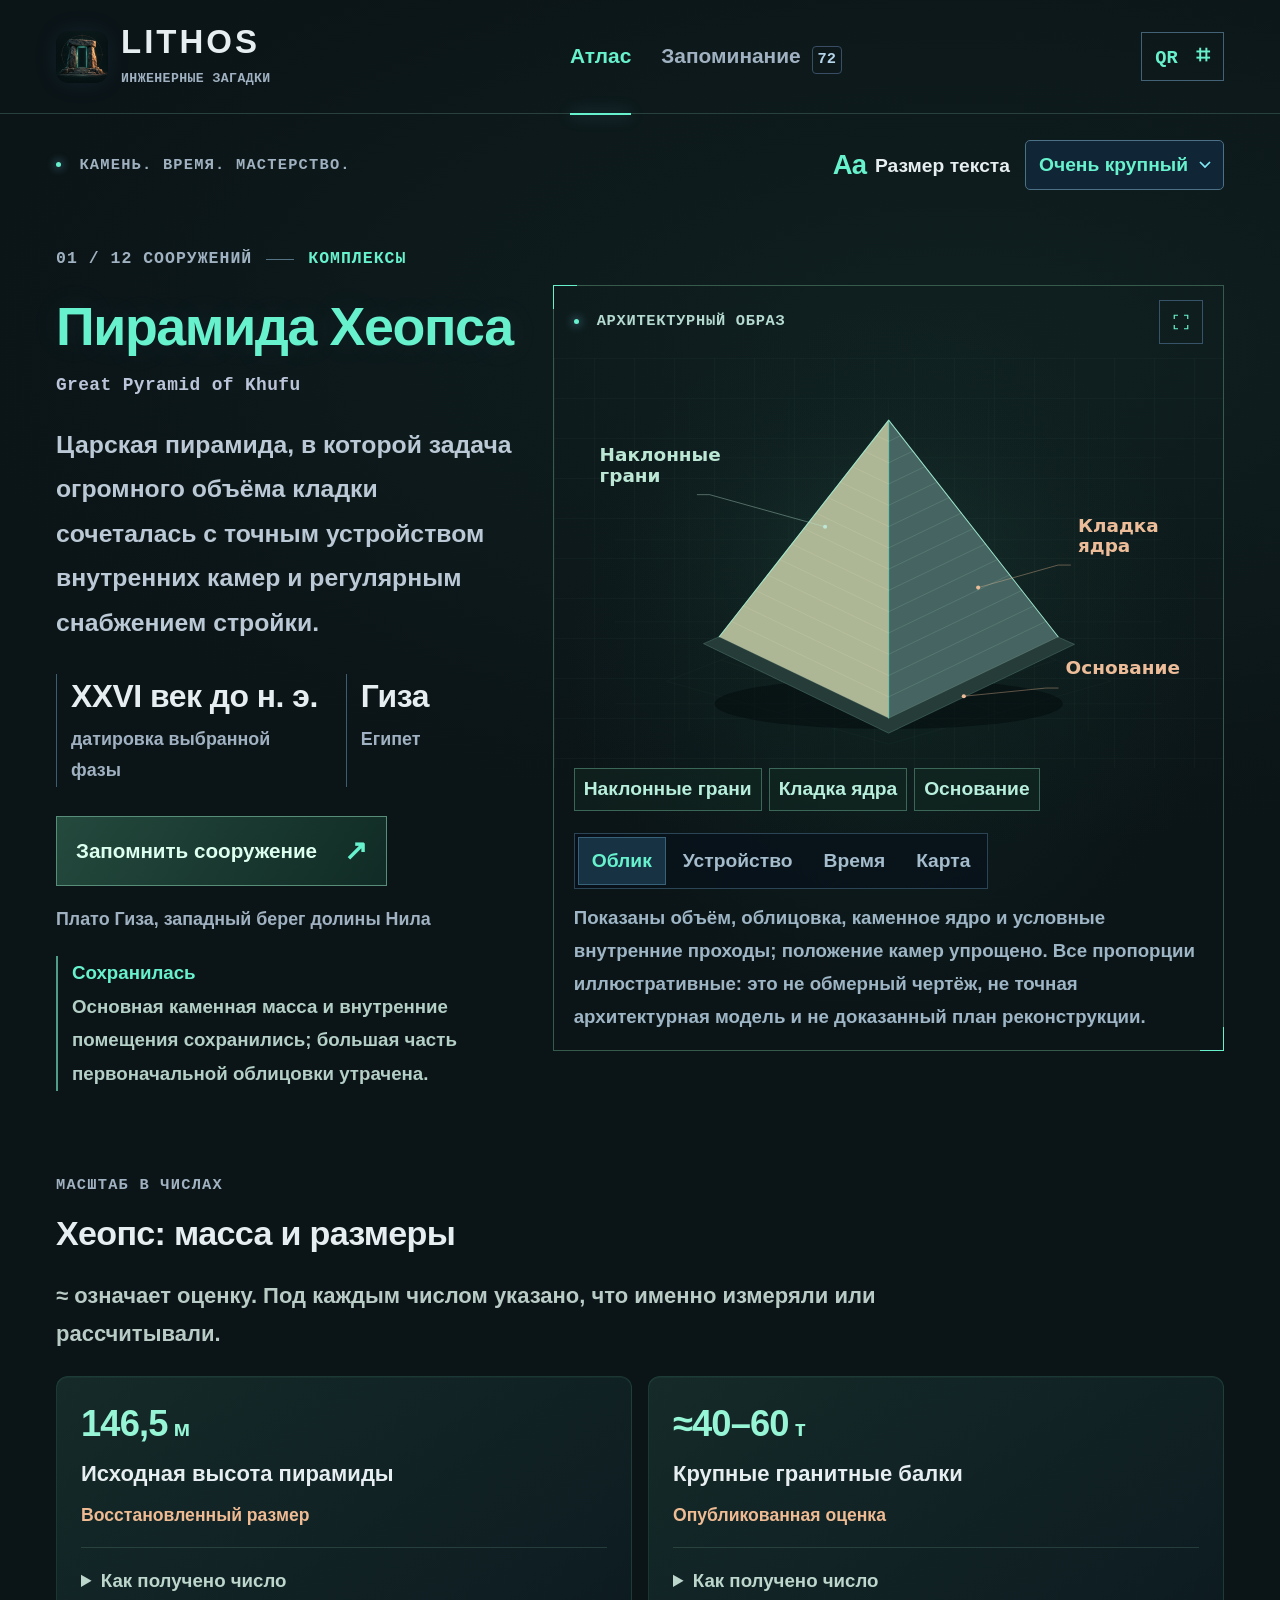
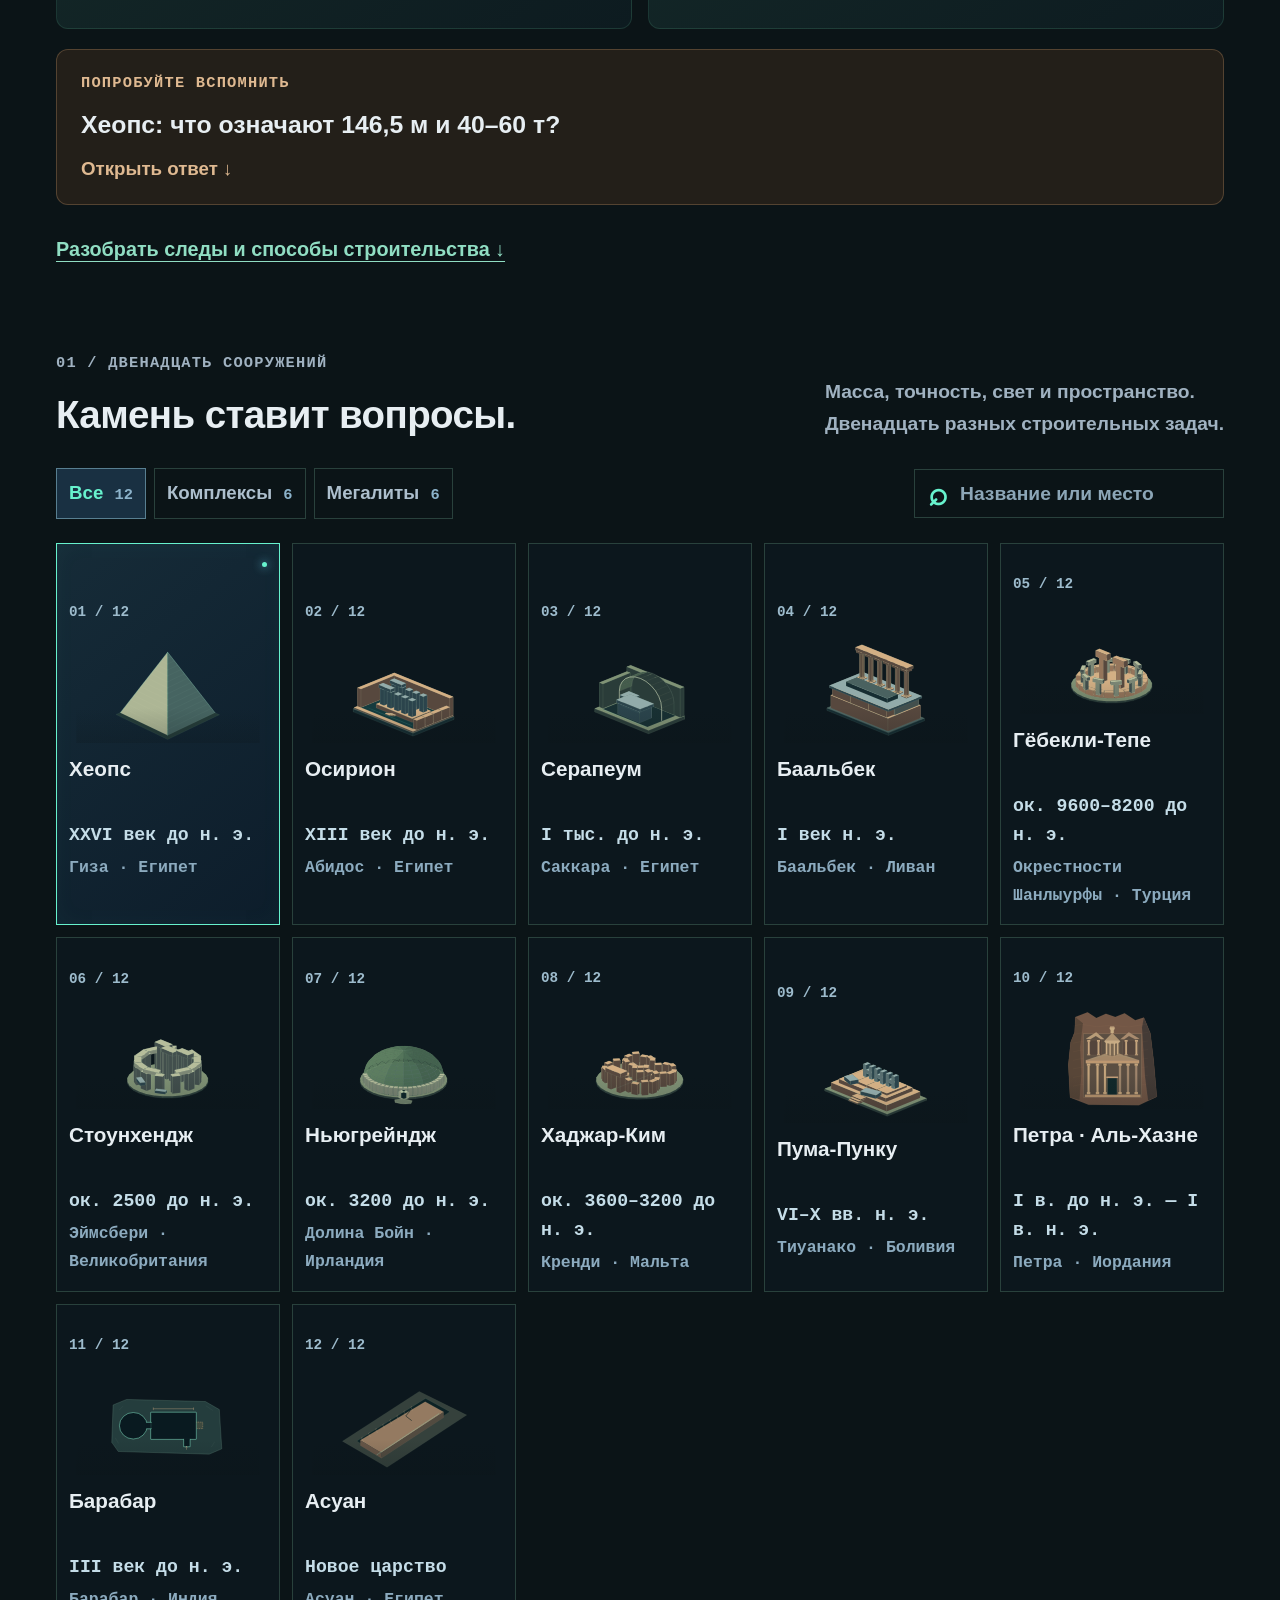
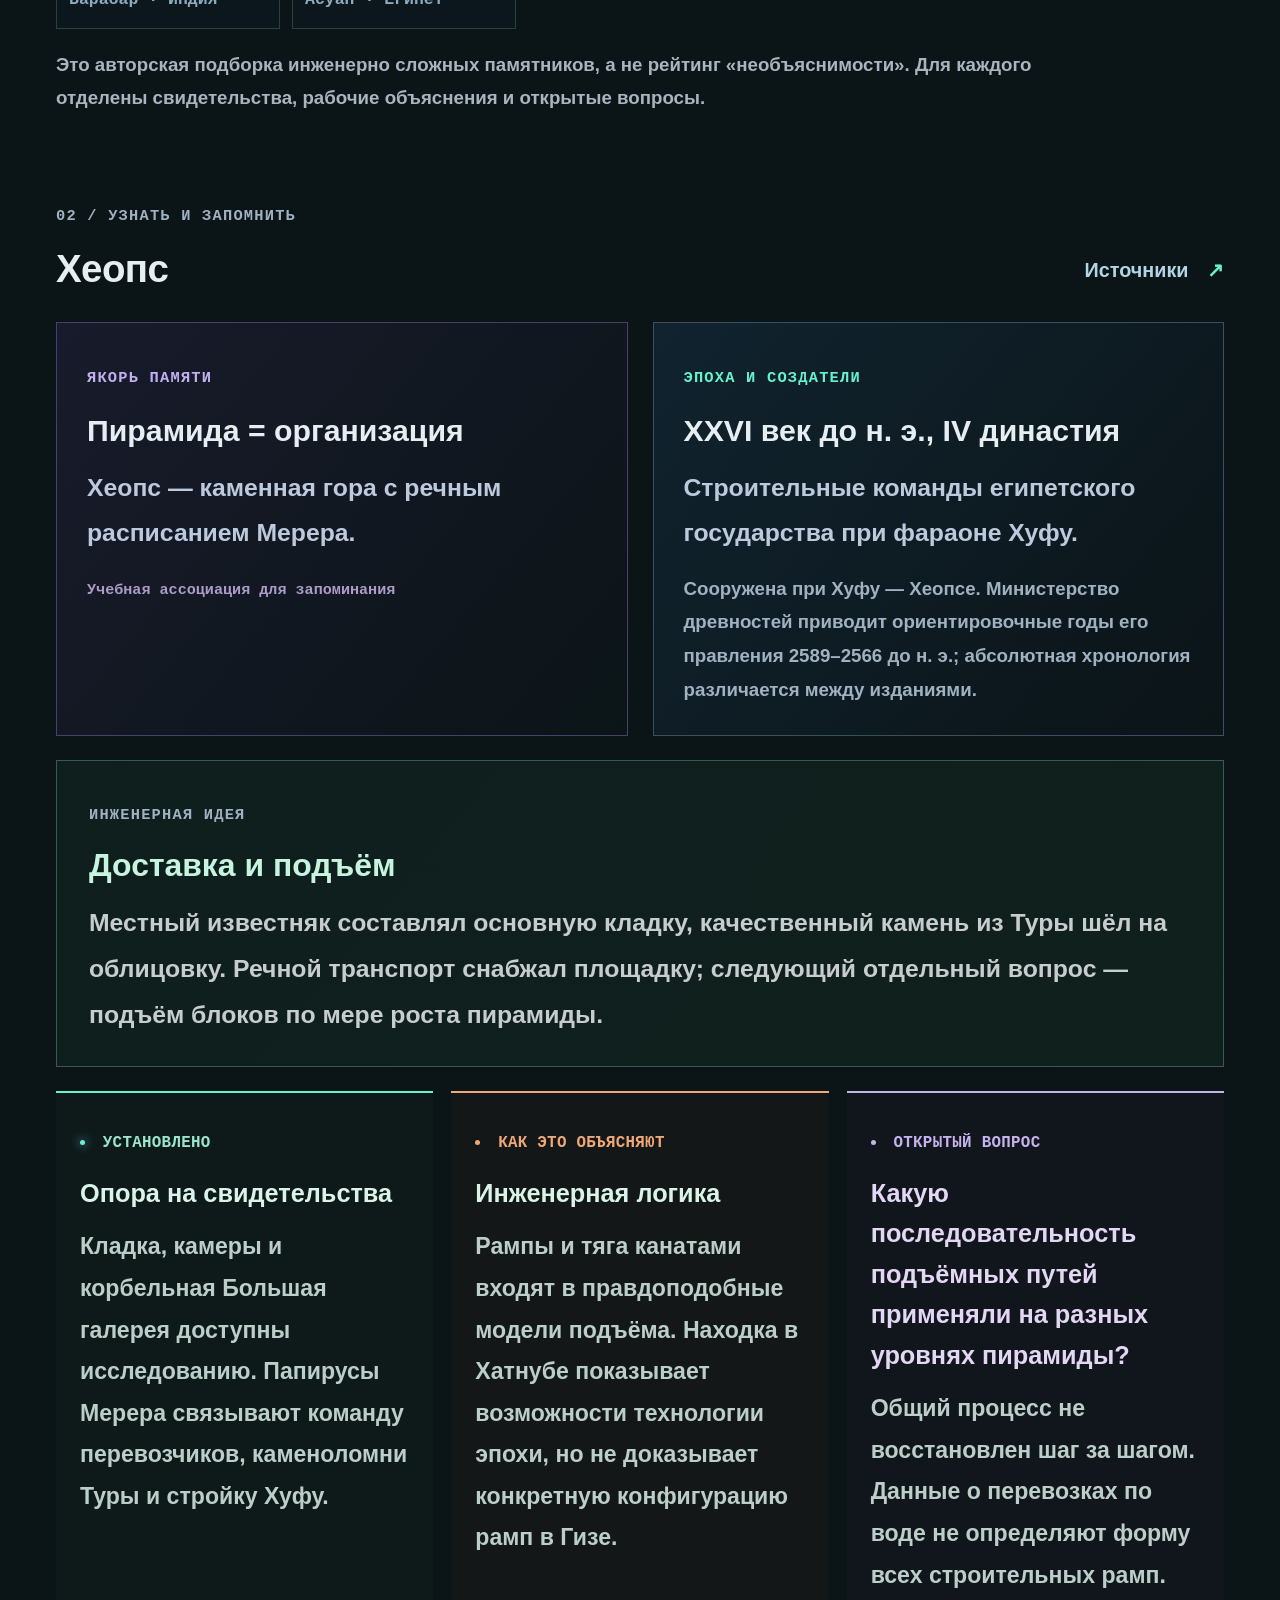
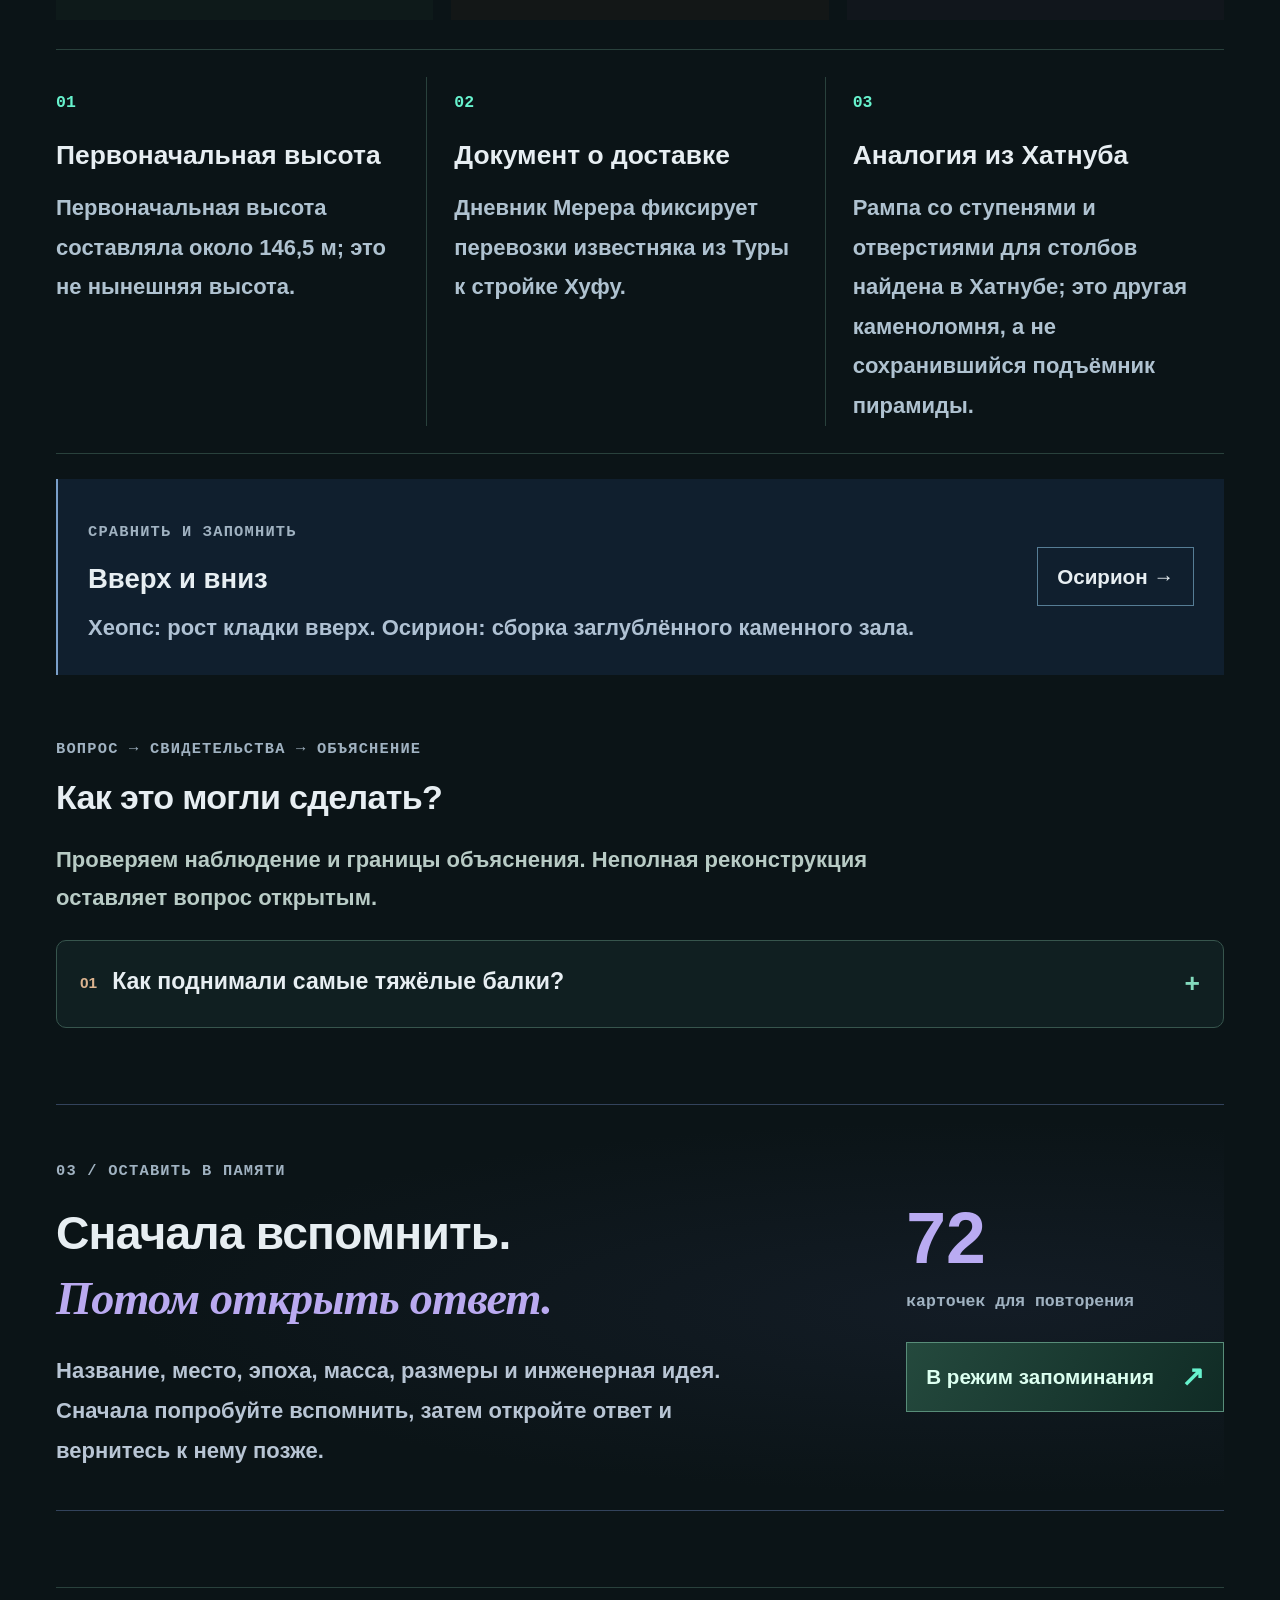
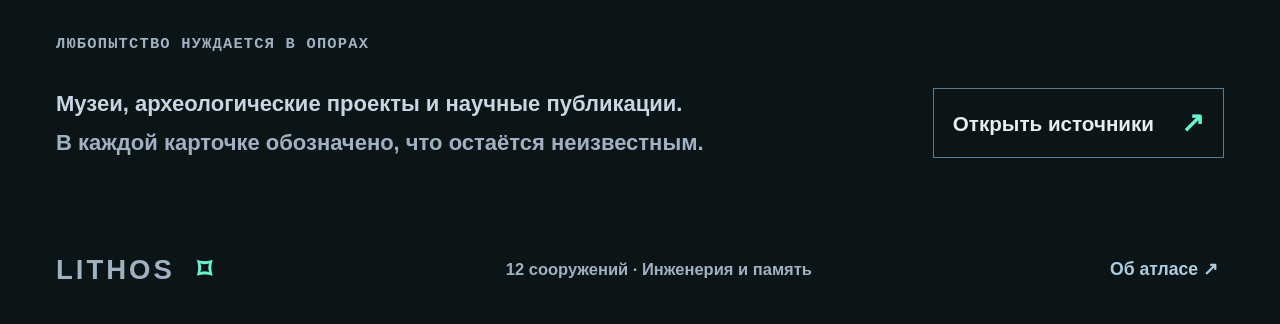
==== commit 32eda1be: "Add source-backed masses, Barabar and Aswan engineering studies" ====
--- a/docs/LITHOS.html
+++ b/docs/LITHOS.html
@@ -1,9 +1,9 @@
 <!doctype html>
 <html lang="ru" data-text-size="large">
 <head>
-  <meta name="atlas-app" content="lithos"><meta name="atlas-version" content="r-cf6990193f8eea32a335"><meta name="atlas-built" content="2026-10-10T07:00:52+00:00">
+  <meta name="atlas-app" content="lithos"><meta name="atlas-version" content="r-5f4079fe2daa7b201c1c"><meta name="atlas-built" content="2026-10-10T07:47:51+00:00">
   <meta charset="utf-8"><meta name="viewport" content="width=device-width,initial-scale=1">
-  <meta name="theme-color" content="#0b1417"><meta name="description" content="LITHOS — 10 инженерных загадок древности. Чертежи, доказательства, гипотезы и карточки для запоминания.">
+  <meta name="theme-color" content="#0b1417"><meta name="description" content="LITHOS — 12 инженерных загадок древности. Чертежи, доказательства, гипотезы и карточки для запоминания.">
   <meta name="application-name" content="LITHOS"><meta name="apple-mobile-web-app-title" content="LITHOS"><meta name="apple-mobile-web-app-capable" content="yes"><meta name="mobile-web-app-capable" content="yes">
   <link rel="icon" type="image/png" sizes="32x32" href="[data-uri]"><link rel="apple-touch-icon" sizes="180x180" href="[data-uri]">
   <title>LITHOS — Инженерные загадки древности</title>
@@ -78,7 +78,10 @@
 html,html[data-text-size="normal"]{font-size:20px}
 html[data-text-size="large"]{font-size:22px}
 html[data-text-size="xlarge"]{font-size:24px}
-body{font-size:1.125rem;font-weight:600}
+/* Explicit body sizes avoid a stale rem base during first paint in mobile WebKit. */
+body{font-size:22.5px;font-weight:600}
+html[data-text-size="large"] body{font-size:24.75px}
+html[data-text-size="xlarge"] body{font-size:27px}
 button,select,input{font-weight:700}
 h1,h2,h3,strong{font-weight:750}
 .reading-controls select{min-height:50px}.reading-controls{flex-wrap:wrap}
@@ -107,6 +110,56 @@
 
 @media(max-width:370px){.view-tabs button{font-size:.875rem;padding-left:3px;padding-right:3px}}
 
+/* Numbers support recall without overpowering the reading hierarchy. */
+.engineering-metrics,.engineering-dossier{padding-top:48px;scroll-margin-top:24px;min-width:0}
+.engineering-heading{max-width:920px;margin-bottom:24px}
+.engineering-heading h2{font-size:1.55rem;line-height:1.3;margin:9px 0 14px;letter-spacing:-.02em}
+.engineering-heading>p{color:#b8cbc5;font-size:1rem;line-height:1.7}
+.metric-grid{display:grid;grid-template-columns:repeat(auto-fit,minmax(min(100%,250px),1fr));gap:16px}
+.metric-card{min-width:0;padding:24px;background:linear-gradient(145deg,#152a29,#0d1b20);border:1px solid #315f5266;border-radius:12px;box-shadow:inset 0 1px #91f7cc0b}
+.metric-card .metric-value{margin:0 0 12px;line-height:1.25;color:#95f5d5;font-variant-numeric:tabular-nums;letter-spacing:-.035em}
+.metric-number{font-size:1.65rem;font-weight:800;white-space:nowrap}
+.metric-unit{font-size:1.03rem;font-weight:750;white-space:nowrap;letter-spacing:0}
+.metric-card h3{font-size:1rem;line-height:1.45;margin:0 0 12px;font-weight:750}
+.metric-kind{display:block;color:#efbb93;font-size:.8rem;line-height:1.5}
+.metric-details{margin-top:18px;border-top:1px solid #45665b70;padding-top:10px}
+.metric-details summary{cursor:pointer;font-size:.85rem;line-height:1.6;padding:8px 0;min-height:44px;color:#bcd6cc;font-weight:700}
+.metric-details p{font-size:.95rem;line-height:1.7;color:#c6d5d0;margin:10px 0}
+.engineering-sources{padding-left:19px;margin:18px 0 0;display:grid;gap:11px;list-style:disc}
+.engineering-sources li{font-size:.8rem;line-height:1.55;color:#abd6c6;min-width:0}
+.engineering-sources a{color:inherit;text-decoration:underline;text-decoration-thickness:1px;text-underline-offset:4px;overflow-wrap:anywhere}
+.engineering-sources a:hover,.engineering-jump:hover{color:#92ffdb}
+.engineering-recall{margin-top:20px;padding:20px 24px;border:1px solid #85694b80;border-radius:12px;background:#231f19}
+.engineering-recall summary{list-style:none;cursor:pointer;line-height:1.6;font-weight:750;min-height:44px}
+.engineering-recall summary span{display:block}.engineering-recall .eyebrow{color:#dfb991;margin-bottom:8px;font-size:.7rem}
+.recall-instruction{margin-top:10px;color:#dfb991;font-size:.85rem}
+.engineering-recall[open] .recall-instruction{display:none}
+.engineering-recall-answer{border-top:1px solid #80664a70;margin-top:17px;padding-top:17px;font-size:1rem;line-height:1.7}
+.engineering-recall-answer strong{font-size:1.1rem;color:#f0d3ae}.engineering-recall-answer p{margin-bottom:0}
+.engineering-jump{display:inline-block;margin-top:15px;padding:12px 0;font-size:.9rem;color:#90dec3;text-decoration:underline;text-underline-offset:5px}
+.engineering-video{background:#142521;border:1px solid #365b4f;border-left:3px solid #83bbaa;padding:24px;border-radius:8px;margin-bottom:22px}
+.engineering-video h3{font-size:1.2rem;line-height:1.45;margin:10px 0}
+.engineering-video p{font-size:1rem;line-height:1.7;margin:12px 0}
+.engineering-video>a{display:inline-block;padding:9px 0;color:#91e9c8;font-size:.95rem;text-decoration:underline;text-underline-offset:5px}
+.engineering-video .engineering-method{font-size:.8rem;color:#b0c4bc;margin-bottom:0}
+.engineering-questions{display:grid;gap:14px}
+.engineering-question{border:1px solid #37554d;border-radius:10px;background:#101f21;min-width:0}
+.engineering-question>summary{list-style:none;display:flex;align-items:flex-start;gap:15px;padding:23px;cursor:pointer;line-height:1.5;font-size:1.05rem;font-weight:750;min-height:52px}
+.engineering-question>summary::-webkit-details-marker{display:none}
+.engineering-question>summary:after{content:'+';color:#83dabd;margin-left:auto;flex:0 0 auto;font-size:1.2rem}
+.engineering-question[open]>summary:after{content:'−'}
+.question-index{font-size:.7rem;color:#dcb38f;padding-top:.45em;flex:0 0 auto}
+.question-body{padding:0 24px 24px}.question-part{border-top:1px solid #37554d77;padding-top:18px;margin-top:4px}
+.question-part h3{font-size:.8rem;letter-spacing:.04em;color:#e1b98f;margin:0 0 7px;text-transform:uppercase}
+.question-part p{font-size:1rem;line-height:1.8;margin:0 0 20px;color:#ccdad5}
+.method-diagram{margin:20px 0 0}.method-diagram svg{width:100%;height:auto;border-radius:8px;background:#0b191c}
+.method-diagram figcaption{font-size:.85rem;line-height:1.7;color:#b9cfc5;margin-top:14px}
+.engineering-question summary:focus-visible,.metric-details summary:focus-visible,.engineering-recall summary:focus-visible{outline:2px solid #86f5cb;outline-offset:5px}
+@media(max-width:600px){.engineering-metrics,.engineering-dossier{padding-top:35px}.metric-card{padding:22px}.metric-number{font-size:1.6rem}.engineering-heading h2{font-size:1.4rem}.engineering-video{padding:20px}.engineering-video>.eyebrow{font-size:.65rem}.engineering-question>summary{padding:19px 17px;gap:10px;font-size:1rem}.question-body{padding:0 18px 20px}.engineering-recall{padding:19px}.engineering-video h3{font-size:1.1rem}}
+@media(max-width:370px){.metric-number{font-size:1.5rem}.metric-card{padding:20px}.question-index{display:none}.engineering-heading h2{font-size:1.25rem}}
+
+.engineering-recall summary::-webkit-details-marker{display:none}
+
 .app-updates{margin:28px 0 4px;padding:24px 0 0;border-top:1px solid var(--border,var(--line,#385248));min-width:0}.app-updates h3{font-size:1.2rem;font-weight:750;line-height:1.5;margin:0 0 16px}.update-toggle{display:flex;align-items:center;gap:13px;min-height:48px;font-size:1rem;font-weight:700;cursor:pointer}.update-toggle input{width:25px;height:25px;flex:none;accent-color:var(--cyan,#67f2cd);margin:0}.app-updates .update-status{font-size:1rem;line-height:1.7;font-weight:650;margin:16px 0;color:var(--text,#e7eef2)}.app-updates .update-help{font-size:.85rem;line-height:1.7;color:var(--muted,#b0c6bd);margin:0 0 18px}.update-actions{display:flex;gap:12px;flex-wrap:wrap}.update-actions button{font-size:.9rem;min-height:48px;padding:12px 16px;white-space:normal}.update-version{display:block;font-size:.75rem;color:var(--muted,#b0c6bd);margin-top:16px}.update-banner{position:fixed;left:max(15px,env(safe-area-inset-left));right:max(15px,env(safe-area-inset-right));bottom:max(15px,env(safe-area-inset-bottom));margin:0 auto;max-width:860px;padding:20px 23px;z-index:110;background:#102922;border:1px solid #67aa95;box-shadow:0 10px 60px #0009;display:flex;gap:22px;align-items:center;color:#e9fff3}.update-banner p{font-size:.85rem;font-weight:650;line-height:1.6;margin:0;flex:1;min-width:0}.update-banner>div{display:flex;gap:10px;flex-wrap:wrap;flex-shrink:0}.update-banner button{font-size:.85rem;line-height:1.5;font-weight:700;padding:10px 13px;border:1px solid #77bea6;min-height:46px;color:#d2ffeb}.update-banner button:disabled{opacity:.5;cursor:default}.update-banner[hidden]{display:none!important}@media(max-width:700px){.update-banner{flex-direction:column;align-items:stretch;gap:15px;padding:17px 19px}.update-banner>div{justify-content:flex-end}.update-banner p{font-size:.875rem}.update-actions{flex-direction:column}.update-actions button{width:100%;justify-content:center}}
 </style>
 </head>
@@ -114,7 +167,7 @@
 <a href="#main-content" class="skip-link">К содержанию</a>
 <header class="site-header">
  <a class="brand" href="#" data-mode="atlas" aria-label="LITHOS — атлас"><img src="[data-uri]" class="app-icon" width="52" height="52" alt=""><span>LITHOS<small>ИНЖЕНЕРНЫЕ ЗАГАДКИ</small></span></a>
- <nav class="main-nav" aria-label="Разделы приложения"><button type="button" data-mode="atlas" class="active" aria-current="page">Атлас</button><button type="button" data-mode="learn">Запоминание <span class="nav-count" id="nav-due">50</span></button></nav>
+ <nav class="main-nav" aria-label="Разделы приложения"><button type="button" data-mode="atlas" class="active" aria-current="page">Атлас</button><button type="button" data-mode="learn">Запоминание <span class="nav-count" id="nav-due">72</span></button></nav>
  <button type="button" class="qr-trigger header-qr" aria-label="QR-код приложения">QR <span>⌗</span></button>
 </header>
 <main id="main-content">
@@ -124,26 +177,68 @@
    <div class="hero-copy"><div class="wonder-meta"><span id="wonder-rank"></span><i></i><span id="wonder-range"></span></div><h1 id="wonder-name"></h1><p class="wonder-english" id="wonder-english"></p><p class="hero-summary" id="wonder-summary"></p><div class="hero-stats"><div><strong id="wonder-era"></strong><span>эпоха создания</span></div><div><strong id="wonder-city"></strong><span>древний город</span></div></div><button type="button" class="primary-button" id="remember-wonder">Запомнить сооружение <span>↗</span></button><p class="hero-location" id="wonder-location"></p><div class="evidence-status" id="evidence-status"></div></div>
    <div class="viewer" id="viewer"><div class="viewer-top"><span><i></i> <span id="viewer-title">АРХИТЕКТУРНЫЙ ОБРАЗ</span></span><button type="button" id="expand-viewer" class="icon-button" aria-label="Развернуть иллюстрацию" aria-expanded="false"><svg viewBox="0 0 24 24" aria-hidden="true"><path d="M8 3H3v5m13-5h5v5M3 16v5h5m13-5v5h-5"/></svg></button></div><div id="viewer-content" class="viewer-content"></div><ul id="diagram-key" class="diagram-key" aria-label="Подписи схемы"></ul><div class="viewer-bottom"><div class="view-tabs" role="group" aria-label="Вид иллюстрации"><button type="button" data-view="exterior" aria-pressed="true" class="active">Облик</button><button type="button" data-view="structure" aria-pressed="false">Устройство</button><button type="button" data-view="timeline" aria-pressed="false">Время</button><button type="button" data-view="map" aria-pressed="false">Карта</button></div><span class="viewer-code" id="viewer-code"></span></div><p class="viewer-note" id="viewer-note"></p></div>
   </section>
-  <section class="collection" id="collection"><div class="section-heading"><div><span class="eyebrow">01 / ДЕСЯТЬ СООРУЖЕНИЙ</span><h2>Камень ставит вопросы.</h2></div><p>Масса, точность, свет и пространство.<br>Десять разных строительных задач.</p></div><div class="collection-toolbar"><div class="range-filters" role="group" aria-label="Тип памятника"><button type="button" data-range="all" class="active" aria-pressed="true">Все <span>10</span></button><button type="button" data-range="complex" aria-pressed="false">Комплексы <span>5</span></button><button type="button" data-range="megalith" aria-pressed="false">Мегалиты <span>5</span></button></div><label class="search"><span aria-hidden="true">⌕</span><input type="search" id="wonder-search" placeholder="Название или место" aria-label="Найти сооружение по названию, месту или стране"></label></div><div class="wonder-grid" id="wonder-grid"></div><p class="collection-note">Это авторская подборка инженерно сложных памятников, а не рейтинг «необъяснимости». Для каждого отделены свидетельства, рабочие объяснения и открытые вопросы.</p><div class="empty-search" id="empty-search" hidden>Ничего не найдено. <button type="button" id="reset-search">Сбросить поиск</button></div></section>
+  <section class="engineering-metrics" id="engineering-metrics" aria-label="Масса и размеры"></section>
+  <section class="collection" id="collection"><div class="section-heading"><div><span class="eyebrow">01 / ДВЕНАДЦАТЬ СООРУЖЕНИЙ</span><h2>Камень ставит вопросы.</h2></div><p>Масса, точность, свет и пространство.<br>Двенадцать разных строительных задач.</p></div><div class="collection-toolbar"><div class="range-filters" role="group" aria-label="Тип памятника"><button type="button" data-range="all" class="active" aria-pressed="true">Все <span>12</span></button><button type="button" data-range="complex" aria-pressed="false">Комплексы <span>6</span></button><button type="button" data-range="megalith" aria-pressed="false">Мегалиты <span>6</span></button></div><label class="search"><span aria-hidden="true">⌕</span><input type="search" id="wonder-search" placeholder="Название или место" aria-label="Найти сооружение по названию, месту или стране"></label></div><div class="wonder-grid" id="wonder-grid"></div><p class="collection-note">Это авторская подборка инженерно сложных памятников, а не рейтинг «необъяснимости». Для каждого отделены свидетельства, рабочие объяснения и открытые вопросы.</p><div class="empty-search" id="empty-search" hidden>Ничего не найдено. <button type="button" id="reset-search">Сбросить поиск</button></div></section>
   <section class="wonder-details" id="wonder-details"><div class="section-heading"><div><span class="eyebrow">02 / УЗНАТЬ И ЗАПОМНИТЬ</span><h2 id="detail-heading"></h2></div><button class="text-button sources-trigger" type="button">Источники <span>↗</span></button></div><div class="insight-grid"><article class="memory-anchor"><span class="eyebrow">ЯКОРЬ ПАМЯТИ</span><h3 id="anchor-title"></h3><p id="anchor-text"></p><small>Учебная ассоциация для запоминания</small></article><article class="historical-context"><span class="eyebrow">ЭПОХА И СОЗДАТЕЛИ</span><h3 id="history-era"></h3><p id="history-builders"></p><p class="history-note" id="history-note"></p></article></div><article class="engineering-panel"><span class="eyebrow">ИНЖЕНЕРНАЯ ИДЕЯ</span><h3 id="engineering-title"></h3><p id="engineering-text"></p></article><section class="evidence-grid" aria-label="Что известно о строительстве"><article class="evidence-card established"><span class="eyebrow"><i></i> УСТАНОВЛЕНО</span><h3>Опора на свидетельства</h3><p id="established-text"></p></article><article class="evidence-card hypothesis"><span class="eyebrow"><i></i> КАК ЭТО ОБЪЯСНЯЮТ</span><h3>Инженерная логика</h3><p id="hypothesis-text"></p></article><article class="evidence-card question"><span class="eyebrow"><i></i> ОТКРЫТЫЙ ВОПРОС</span><h3 id="open-question"></h3><p id="uncertainty-text"></p></article></section><div class="facts-grid" id="facts-grid"></div><div class="pair-panel"><div><span class="eyebrow">СРАВНИТЬ И ЗАПОМНИТЬ</span><h3 id="pair-title"></h3><p id="pair-text"></p></div><button class="secondary-button" id="pair-button" type="button"></button></div></section>
-  <section class="learn-invite"><div><span class="eyebrow">03 / ОСТАВИТЬ В ПАМЯТИ</span><h2>Сначала вспомнить.<br><em>Потом открыть ответ.</em></h2><p>Название, место, эпоха, инженерная идея и границы наших знаний. Сначала попробуйте вспомнить, затем откройте ответ и вернитесь к нему позже.</p></div><div class="invite-action"><span class="invite-count" id="invite-count">50</span><span class="invite-label">карточек для повторения</span><button class="primary-button" data-mode="learn" type="button">В режим запоминания <span>↗</span></button></div></section>
+  <section class="engineering-dossier" id="engineering-dossier" aria-label="Разбор строительных вопросов"></section>
+  <section class="learn-invite"><div><span class="eyebrow">03 / ОСТАВИТЬ В ПАМЯТИ</span><h2>Сначала вспомнить.<br><em>Потом открыть ответ.</em></h2><p>Название, место, эпоха, масса, размеры и инженерная идея. Сначала попробуйте вспомнить, затем откройте ответ и вернитесь к нему позже.</p></div><div class="invite-action"><span class="invite-count" id="invite-count">72</span><span class="invite-label">карточек для повторения</span><button class="primary-button" data-mode="learn" type="button">В режим запоминания <span>↗</span></button></div></section>
  </div>
  <div id="learn-view" hidden>
   <section class="learn-heading"><span class="eyebrow">ПАМЯТЬ / АКТИВНОЕ ВОСПРОИЗВЕДЕНИЕ</span><h1>Древность <em>в памяти.</em></h1><p>Попробуйте ответить самостоятельно. Затем откройте карточку и выберите, когда вернуться к ней.</p></section>
-  <div id="learn-overview"><div class="study-stats"><div><strong id="due-count">50</strong><span>к повторению сейчас</span></div><div><strong id="seen-count">0</strong><span>уже знакомых карточек</span></div><div><strong>10</strong><span>сооружений в коллекции</span></div></div><section class="review-setup"><div class="setup-fields"><label for="study-topic">Что запоминаем<select id="study-topic"><option value="all">Все темы</option><option value="name">Названия сооружений</option><option value="era">Эпохи создания</option><option value="geo">Географию</option><option value="engineering">Инженерные идеи</option><option value="evidence">Факты и гипотезы</option></select></label><label for="study-wonder">Какие сооружения<select id="study-wonder"><option value="all">Все десять сооружений</option><option value="complex">Комплексы</option><option value="megalith">Мегалиты</option></select></label></div><div class="start-review"><div><h2 id="review-ready-title"></h2><p id="review-ready-note"></p></div><button class="primary-button" type="button" id="start-review">Начать повторение <span>↗</span></button></div><button class="text-button" type="button" id="practice-all">Повторить всю выбранную подборку ↗</button></section><div class="study-method"><div><span>01</span><h3>Вспомните</h3><p>Не торопитесь открывать ответ. Назовите его вслух или про себя.</p></div><div><span>02</span><h3>Сравните</h3><p>Проверьте себя по ответу и используйте ассоциацию как опору.</p></div><div><span>03</span><h3>Вернитесь позже</h3><p>Карточка получит новый срок повторения. Прогресс хранится в этом браузере.</p></div></div></div>
+  <div id="learn-overview"><div class="study-stats"><div><strong id="due-count">72</strong><span>к повторению сейчас</span></div><div><strong id="seen-count">0</strong><span>уже знакомых карточек</span></div><div><strong>12</strong><span>сооружений в коллекции</span></div></div><section class="review-setup"><div class="setup-fields"><label for="study-topic">Что запоминаем<select id="study-topic"><option value="all">Все темы</option><option value="name">Названия сооружений</option><option value="era">Эпохи создания</option><option value="geo">Географию</option><option value="engineering">Инженерные идеи</option><option value="evidence">Факты и гипотезы</option><option value="scale">Масса и размеры</option></select></label><label for="study-wonder">Какие сооружения<select id="study-wonder"><option value="all">Все сооружения</option><option value="complex">Комплексы</option><option value="megalith">Мегалиты</option></select></label></div><div class="start-review"><div><h2 id="review-ready-title"></h2><p id="review-ready-note"></p></div><button class="primary-button" type="button" id="start-review">Начать повторение <span>↗</span></button></div><button class="text-button" type="button" id="practice-all">Повторить всю выбранную подборку ↗</button></section><div class="study-method"><div><span>01</span><h3>Вспомните</h3><p>Не торопитесь открывать ответ. Назовите его вслух или про себя.</p></div><div><span>02</span><h3>Сравните</h3><p>Проверьте себя по ответу и используйте ассоциацию как опору.</p></div><div><span>03</span><h3>Вернитесь позже</h3><p>Карточка получит новый срок повторения. Прогресс хранится в этом браузере.</p></div></div></div>
   <section class="review-session" id="review-session" hidden><div class="session-top"><button class="text-button" id="end-review" type="button">← К подборке</button><span id="session-position"></span></div><div class="session-progress"><span id="session-progress-bar"></span></div><article class="flashcard" id="flashcard" aria-live="polite"><span class="eyebrow" id="card-topic"></span><div id="card-front"><div class="card-motif" aria-hidden="true">⌑</div><h2 id="card-question"></h2><p id="card-hint"></p><button class="primary-button" id="reveal-answer" aria-expanded="false" aria-controls="card-back" type="button">Открыть ответ <span>↓</span></button></div><div id="card-back" hidden><h2 id="card-answer"></h2><p class="answer-detail" id="card-answer-detail"></p><div class="answer-anchor"><span>ЗАПОМНИТЬ</span><p id="card-anchor"></p></div><button type="button" class="text-button" id="answer-source">Источник ответа ↗</button></div></article><div class="rating-buttons" id="rating-buttons" hidden><button type="button" data-grade="again"><strong>Повторить</strong><span>через 10 минут</span></button><button type="button" data-grade="good"><strong>Вспомнил</strong><span id="good-interval">через 1 день</span></button><button type="button" data-grade="easy"><strong>Легко</strong><span id="easy-interval">через 3 дня</span></button></div><p class="study-footnote">Не обязательно запоминать точный год. Начните с места, эпохи и одной инженерной идеи.</p></section>
   <section class="review-complete" id="review-complete" hidden><span class="finish-symbol" aria-hidden="true">✦</span><h2>Повторение завершено.</h2><p id="review-summary"></p><button type="button" class="primary-button" id="return-overview">К подборке <span>↗</span></button></section>
  </div>
  <section class="source-strip"><span class="eyebrow">ЛЮБОПЫТСТВО НУЖДАЕТСЯ В ОПОРАХ</span><div><p>Музеи, археологические проекты и научные публикации.<br><span>В каждой карточке обозначено, что остаётся неизвестным.</span></p><button type="button" class="secondary-button sources-trigger">Открыть источники <span>↗</span></button></div></section>
 </main>
-<footer><a href="#" class="footer-brand" data-mode="atlas">LITHOS <span>⌑</span></a><span>10 сооружений · Инженерия и память</span><button type="button" id="about-button">Об атласе ↗</button></footer>
+<footer><a href="#" class="footer-brand" data-mode="atlas">LITHOS <span>⌑</span></a><span>12 сооружений · Инженерия и память</span><button type="button" id="about-button">Об атласе ↗</button></footer>
 <dialog id="sources-dialog" aria-labelledby="sources-title"><div class="dialog-top"><span class="eyebrow">БИБЛИОТЕКА АТЛАСА</span><button type="button" class="close-dialog icon-button" aria-label="Закрыть источники">✕</button></div><h2 id="sources-title">Откуда мы это знаем</h2><p>Основу атласа составляют материалы музеев, археологических организаций и исследователей. Приблизительные даты и спорные реконструкции отмечены отдельно.</p><div id="sources-list"></div><p class="source-policy" id="source-policy"></p></dialog>
-<dialog id="qr-dialog" aria-labelledby="qr-title"><div class="dialog-top"><span class="eyebrow">АТЛАС В ВАШЕМ ТЕЛЕФОНЕ</span><button type="button" class="close-dialog icon-button" aria-label="Закрыть QR-код">✕</button></div><h2 id="qr-title">Десять загадок.<br>Одна ссылка.</h2><div class="qr-art"><svg xmlns="http://www.w3.org/2000/svg" viewBox="0 0 37 37" role="img" aria-label="QR-код: https://evgk724.github.io/lithos-atlas/" shape-rendering="crispEdges"><rect width="37" height="37" fill="white"/><path d="M4 4h1v1h-1zM5 4h1v1h-1zM6 4h1v1h-1zM7 4h1v1h-1zM8 4h1v1h-1zM9 4h1v1h-1zM10 4h1v1h-1zM12 4h1v1h-1zM13 4h1v1h-1zM15 4h1v1h-1zM16 4h1v1h-1zM17 4h1v1h-1zM18 4h1v1h-1zM22 4h1v1h-1zM24 4h1v1h-1zM26 4h1v1h-1zM27 4h1v1h-1zM28 4h1v1h-1zM29 4h1v1h-1zM30 4h1v1h-1zM31 4h1v1h-1zM32 4h1v1h-1zM4 5h1v1h-1zM10 5h1v1h-1zM12 5h1v1h-1zM13 5h1v1h-1zM15 5h1v1h-1zM16 5h1v1h-1zM17 5h1v1h-1zM18 5h1v1h-1zM21 5h1v1h-1zM23 5h1v1h-1zM24 5h1v1h-1zM26 5h1v1h-1zM32 5h1v1h-1zM4 6h1v1h-1zM6 6h1v1h-1zM7 6h1v1h-1zM8 6h1v1h-1zM10 6h1v1h-1zM12 6h1v1h-1zM13 6h1v1h-1zM14 6h1v1h-1zM17 6h1v1h-1zM18 6h1v1h-1zM19 6h1v1h-1zM22 6h1v1h-1zM26 6h1v1h-1zM28 6h1v1h-1zM29 6h1v1h-1zM30 6h1v1h-1zM32 6h1v1h-1zM4 7h1v1h-1zM6 7h1v1h-1zM7 7h1v1h-1zM8 7h1v1h-1zM10 7h1v1h-1zM13 7h1v1h-1zM16 7h1v1h-1zM17 7h1v1h-1zM19 7h1v1h-1zM20 7h1v1h-1zM21 7h1v1h-1zM24 7h1v1h-1zM26 7h1v1h-1zM28 7h1v1h-1zM29 7h1v1h-1zM30 7h1v1h-1zM32 7h1v1h-1zM4 8h1v1h-1zM6 8h1v1h-1zM7 8h1v1h-1zM8 8h1v1h-1zM10 8h1v1h-1zM12 8h1v1h-1zM13 8h1v1h-1zM15 8h1v1h-1zM20 8h1v1h-1zM22 8h1v1h-1zM23 8h1v1h-1zM26 8h1v1h-1zM28 8h1v1h-1zM29 8h1v1h-1zM30 8h1v1h-1zM32 8h1v1h-1zM4 9h1v1h-1zM10 9h1v1h-1zM13 9h1v1h-1zM14 9h1v1h-1zM15 9h1v1h-1zM16 9h1v1h-1zM17 9h1v1h-1zM20 9h1v1h-1zM21 9h1v1h-1zM22 9h1v1h-1zM24 9h1v1h-1zM26 9h1v1h-1zM32 9h1v1h-1zM4 10h1v1h-1zM5 10h1v1h-1zM6 10h1v1h-1zM7 10h1v1h-1zM8 10h1v1h-1zM9 10h1v1h-1zM10 10h1v1h-1zM12 10h1v1h-1zM14 10h1v1h-1zM16 10h1v1h-1zM18 10h1v1h-1zM20 10h1v1h-1zM22 10h1v1h-1zM24 10h1v1h-1zM26 10h1v1h-1zM27 10h1v1h-1zM28 10h1v1h-1zM29 10h1v1h-1zM30 10h1v1h-1zM31 10h1v1h-1zM32 10h1v1h-1zM13 11h1v1h-1zM14 11h1v1h-1zM15 11h1v1h-1zM16 11h1v1h-1zM17 11h1v1h-1zM20 11h1v1h-1zM23 11h1v1h-1zM4 12h1v1h-1zM7 12h1v1h-1zM8 12h1v1h-1zM9 12h1v1h-1zM10 12h1v1h-1zM11 12h1v1h-1zM12 12h1v1h-1zM14 12h1v1h-1zM16 12h1v1h-1zM19 12h1v1h-1zM21 12h1v1h-1zM23 12h1v1h-1zM24 12h1v1h-1zM25 12h1v1h-1zM28 12h1v1h-1zM30 12h1v1h-1zM31 12h1v1h-1zM32 12h1v1h-1zM5 13h1v1h-1zM6 13h1v1h-1zM8 13h1v1h-1zM14 13h1v1h-1zM15 13h1v1h-1zM17 13h1v1h-1zM18 13h1v1h-1zM19 13h1v1h-1zM21 13h1v1h-1zM22 13h1v1h-1zM23 13h1v1h-1zM25 13h1v1h-1zM28 13h1v1h-1zM30 13h1v1h-1zM31 13h1v1h-1zM8 14h1v1h-1zM10 14h1v1h-1zM12 14h1v1h-1zM13 14h1v1h-1zM14 14h1v1h-1zM16 14h1v1h-1zM17 14h1v1h-1zM19 14h1v1h-1zM20 14h1v1h-1zM24 14h1v1h-1zM30 14h1v1h-1zM8 15h1v1h-1zM11 15h1v1h-1zM13 15h1v1h-1zM14 15h1v1h-1zM18 15h1v1h-1zM20 15h1v1h-1zM21 15h1v1h-1zM25 15h1v1h-1zM27 15h1v1h-1zM29 15h1v1h-1zM32 15h1v1h-1zM4 16h1v1h-1zM5 16h1v1h-1zM6 16h1v1h-1zM8 16h1v1h-1zM10 16h1v1h-1zM11 16h1v1h-1zM12 16h1v1h-1zM15 16h1v1h-1zM16 16h1v1h-1zM17 16h1v1h-1zM18 16h1v1h-1zM19 16h1v1h-1zM20 16h1v1h-1zM22 16h1v1h-1zM24 16h1v1h-1zM25 16h1v1h-1zM26 16h1v1h-1zM27 16h1v1h-1zM32 16h1v1h-1zM4 17h1v1h-1zM7 17h1v1h-1zM11 17h1v1h-1zM12 17h1v1h-1zM13 17h1v1h-1zM14 17h1v1h-1zM18 17h1v1h-1zM19 17h1v1h-1zM20 17h1v1h-1zM21 17h1v1h-1zM22 17h1v1h-1zM25 17h1v1h-1zM26 17h1v1h-1zM27 17h1v1h-1zM28 17h1v1h-1zM29 17h1v1h-1zM30 17h1v1h-1zM31 17h1v1h-1zM32 17h1v1h-1zM4 18h1v1h-1zM7 18h1v1h-1zM9 18h1v1h-1zM10 18h1v1h-1zM15 18h1v1h-1zM18 18h1v1h-1zM19 18h1v1h-1zM21 18h1v1h-1zM23 18h1v1h-1zM25 18h1v1h-1zM26 18h1v1h-1zM27 18h1v1h-1zM30 18h1v1h-1zM32 18h1v1h-1zM4 19h1v1h-1zM5 19h1v1h-1zM6 19h1v1h-1zM7 19h1v1h-1zM9 19h1v1h-1zM12 19h1v1h-1zM14 19h1v1h-1zM17 19h1v1h-1zM18 19h1v1h-1zM27 19h1v1h-1zM28 19h1v1h-1zM30 19h1v1h-1zM32 19h1v1h-1zM7 20h1v1h-1zM8 20h1v1h-1zM10 20h1v1h-1zM11 20h1v1h-1zM12 20h1v1h-1zM14 20h1v1h-1zM16 20h1v1h-1zM25 20h1v1h-1zM27 20h1v1h-1zM29 20h1v1h-1zM4 21h1v1h-1zM6 21h1v1h-1zM11 21h1v1h-1zM13 21h1v1h-1zM16 21h1v1h-1zM19 21h1v1h-1zM20 21h1v1h-1zM22 21h1v1h-1zM23 21h1v1h-1zM24 21h1v1h-1zM25 21h1v1h-1zM28 21h1v1h-1zM30 21h1v1h-1zM31 21h1v1h-1zM4 22h1v1h-1zM5 22h1v1h-1zM7 22h1v1h-1zM8 22h1v1h-1zM10 22h1v1h-1zM13 22h1v1h-1zM15 22h1v1h-1zM17 22h1v1h-1zM18 22h1v1h-1zM19 22h1v1h-1zM21 22h1v1h-1zM23 22h1v1h-1zM26 22h1v1h-1zM27 22h1v1h-1zM29 22h1v1h-1zM32 22h1v1h-1zM4 23h1v1h-1zM5 23h1v1h-1zM6 23h1v1h-1zM8 23h1v1h-1zM9 23h1v1h-1zM11 23h1v1h-1zM12 23h1v1h-1zM13 23h1v1h-1zM17 23h1v1h-1zM19 23h1v1h-1zM22 23h1v1h-1zM23 23h1v1h-1zM24 23h1v1h-1zM27 23h1v1h-1zM28 23h1v1h-1zM29 23h1v1h-1zM30 23h1v1h-1zM4 24h1v1h-1zM5 24h1v1h-1zM8 24h1v1h-1zM10 24h1v1h-1zM11 24h1v1h-1zM15 24h1v1h-1zM16 24h1v1h-1zM17 24h1v1h-1zM19 24h1v1h-1zM21 24h1v1h-1zM24 24h1v1h-1zM25 24h1v1h-1zM26 24h1v1h-1zM27 24h1v1h-1zM28 24h1v1h-1zM29 24h1v1h-1zM30 24h1v1h-1zM31 24h1v1h-1zM12 25h1v1h-1zM14 25h1v1h-1zM15 25h1v1h-1zM16 25h1v1h-1zM17 25h1v1h-1zM19 25h1v1h-1zM21 25h1v1h-1zM22 25h1v1h-1zM24 25h1v1h-1zM28 25h1v1h-1zM29 25h1v1h-1zM4 26h1v1h-1zM5 26h1v1h-1zM6 26h1v1h-1zM7 26h1v1h-1zM8 26h1v1h-1zM9 26h1v1h-1zM10 26h1v1h-1zM12 26h1v1h-1zM13 26h1v1h-1zM14 26h1v1h-1zM16 26h1v1h-1zM17 26h1v1h-1zM19 26h1v1h-1zM20 26h1v1h-1zM21 26h1v1h-1zM22 26h1v1h-1zM23 26h1v1h-1zM24 26h1v1h-1zM26 26h1v1h-1zM28 26h1v1h-1zM29 26h1v1h-1zM4 27h1v1h-1zM10 27h1v1h-1zM12 27h1v1h-1zM13 27h1v1h-1zM14 27h1v1h-1zM15 27h1v1h-1zM17 27h1v1h-1zM19 27h1v1h-1zM21 27h1v1h-1zM23 27h1v1h-1zM24 27h1v1h-1zM28 27h1v1h-1zM31 27h1v1h-1zM4 28h1v1h-1zM6 28h1v1h-1zM7 28h1v1h-1zM8 28h1v1h-1zM10 28h1v1h-1zM12 28h1v1h-1zM14 28h1v1h-1zM15 28h1v1h-1zM17 28h1v1h-1zM20 28h1v1h-1zM23 28h1v1h-1zM24 28h1v1h-1zM25 28h1v1h-1zM26 28h1v1h-1zM27 28h1v1h-1zM28 28h1v1h-1zM29 28h1v1h-1zM32 28h1v1h-1zM4 29h1v1h-1zM6 29h1v1h-1zM7 29h1v1h-1zM8 29h1v1h-1zM10 29h1v1h-1zM12 29h1v1h-1zM13 29h1v1h-1zM14 29h1v1h-1zM15 29h1v1h-1zM16 29h1v1h-1zM18 29h1v1h-1zM19 29h1v1h-1zM20 29h1v1h-1zM27 29h1v1h-1zM32 29h1v1h-1zM4 30h1v1h-1zM6 30h1v1h-1zM7 30h1v1h-1zM8 30h1v1h-1zM10 30h1v1h-1zM15 30h1v1h-1zM18 30h1v1h-1zM19 30h1v1h-1zM20 30h1v1h-1zM25 30h1v1h-1zM27 30h1v1h-1zM28 30h1v1h-1zM30 30h1v1h-1zM31 30h1v1h-1zM32 30h1v1h-1zM4 31h1v1h-1zM10 31h1v1h-1zM15 31h1v1h-1zM18 31h1v1h-1zM20 31h1v1h-1zM22 31h1v1h-1zM25 31h1v1h-1zM27 31h1v1h-1zM28 31h1v1h-1zM29 31h1v1h-1zM30 31h1v1h-1zM32 31h1v1h-1zM4 32h1v1h-1zM5 32h1v1h-1zM6 32h1v1h-1zM7 32h1v1h-1zM8 32h1v1h-1zM9 32h1v1h-1zM10 32h1v1h-1zM12 32h1v1h-1zM14 32h1v1h-1zM16 32h1v1h-1zM18 32h1v1h-1zM23 32h1v1h-1zM24 32h1v1h-1zM25 32h1v1h-1zM26 32h1v1h-1zM28 32h1v1h-1z" fill="#0b1417"/></svg></div><p>Наведите камеру телефона на QR-код.</p><a class="qr-url" href="https://evgk724.github.io/lithos-atlas/" target="_blank" rel="noopener noreferrer">evgk724.github.io/lithos-atlas ↗</a><button type="button" class="secondary-button" id="copy-link">Скопировать ссылку <span>↗</span></button></dialog>
-<dialog id="about-dialog" aria-labelledby="about-title"><div class="dialog-top"><span class="eyebrow">О ПРОЕКТЕ</span><button type="button" class="close-dialog icon-button" aria-label="Закрыть информацию">✕</button></div><h2 id="about-title">LITHOS — инженерные загадки древности</h2><p>Десять памятников от неолитических сообществ до Тиуанако первого тысячелетия нашей эры. Их объединяют сложные строительные задачи: перемещение камня, устойчивость, точная обработка, подземные пространства и работа со светом. Подборка авторская; универсальной шкалы «сложности» памятников не существует.</p><p>Чертежи показывают принцип устройства. Это учебные схемы: масштаб и детали упрощены, утраченные части реконструированы условно. Карта построена по координатам; Пума-Пунку показан на отдельной врезке Анд. Разделы «Установлено», «Как это объясняют» и «Открытый вопрос» помогают различать степень уверенности.</p><p>В режиме запоминания ответ сначала скрыт. «Повторить» возвращает карточку через 10 минут. Успешные повторения постепенно увеличивают интервал: 1, 3, 7, 14 и 30 дней. «Легко» позволяет увеличить интервал быстрее.</p><p>Размер текста и прогресс сохраняются в этом браузере. Скачанный HTML-файл работает офлайн; для внешних источников нужен интернет.</p><p>Вы открыли автономную копию атласа.</p><p><a class="text-button" href="https://github.com/EvgK724/lithos-atlas" target="_blank" rel="noopener noreferrer">Проект на GitHub ↗</a></p></dialog>
+<dialog id="qr-dialog" aria-labelledby="qr-title"><div class="dialog-top"><span class="eyebrow">АТЛАС В ВАШЕМ ТЕЛЕФОНЕ</span><button type="button" class="close-dialog icon-button" aria-label="Закрыть QR-код">✕</button></div><h2 id="qr-title">Двенадцать загадок.<br>Одна ссылка.</h2><div class="qr-art"><svg xmlns="http://www.w3.org/2000/svg" viewBox="0 0 37 37" role="img" aria-label="QR-код: https://evgk724.github.io/lithos-atlas/" shape-rendering="crispEdges"><rect width="37" height="37" fill="white"/><path d="M4 4h1v1h-1zM5 4h1v1h-1zM6 4h1v1h-1zM7 4h1v1h-1zM8 4h1v1h-1zM9 4h1v1h-1zM10 4h1v1h-1zM12 4h1v1h-1zM13 4h1v1h-1zM15 4h1v1h-1zM16 4h1v1h-1zM17 4h1v1h-1zM18 4h1v1h-1zM22 4h1v1h-1zM24 4h1v1h-1zM26 4h1v1h-1zM27 4h1v1h-1zM28 4h1v1h-1zM29 4h1v1h-1zM30 4h1v1h-1zM31 4h1v1h-1zM32 4h1v1h-1zM4 5h1v1h-1zM10 5h1v1h-1zM12 5h1v1h-1zM13 5h1v1h-1zM15 5h1v1h-1zM16 5h1v1h-1zM17 5h1v1h-1zM18 5h1v1h-1zM21 5h1v1h-1zM23 5h1v1h-1zM24 5h1v1h-1zM26 5h1v1h-1zM32 5h1v1h-1zM4 6h1v1h-1zM6 6h1v1h-1zM7 6h1v1h-1zM8 6h1v1h-1zM10 6h1v1h-1zM12 6h1v1h-1zM13 6h1v1h-1zM14 6h1v1h-1zM17 6h1v1h-1zM18 6h1v1h-1zM19 6h1v1h-1zM22 6h1v1h-1zM26 6h1v1h-1zM28 6h1v1h-1zM29 6h1v1h-1zM30 6h1v1h-1zM32 6h1v1h-1zM4 7h1v1h-1zM6 7h1v1h-1zM7 7h1v1h-1zM8 7h1v1h-1zM10 7h1v1h-1zM13 7h1v1h-1zM16 7h1v1h-1zM17 7h1v1h-1zM19 7h1v1h-1zM20 7h1v1h-1zM21 7h1v1h-1zM24 7h1v1h-1zM26 7h1v1h-1zM28 7h1v1h-1zM29 7h1v1h-1zM30 7h1v1h-1zM32 7h1v1h-1zM4 8h1v1h-1zM6 8h1v1h-1zM7 8h1v1h-1zM8 8h1v1h-1zM10 8h1v1h-1zM12 8h1v1h-1zM13 8h1v1h-1zM15 8h1v1h-1zM20 8h1v1h-1zM22 8h1v1h-1zM23 8h1v1h-1zM26 8h1v1h-1zM28 8h1v1h-1zM29 8h1v1h-1zM30 8h1v1h-1zM32 8h1v1h-1zM4 9h1v1h-1zM10 9h1v1h-1zM13 9h1v1h-1zM14 9h1v1h-1zM15 9h1v1h-1zM16 9h1v1h-1zM17 9h1v1h-1zM20 9h1v1h-1zM21 9h1v1h-1zM22 9h1v1h-1zM24 9h1v1h-1zM26 9h1v1h-1zM32 9h1v1h-1zM4 10h1v1h-1zM5 10h1v1h-1zM6 10h1v1h-1zM7 10h1v1h-1zM8 10h1v1h-1zM9 10h1v1h-1zM10 10h1v1h-1zM12 10h1v1h-1zM14 10h1v1h-1zM16 10h1v1h-1zM18 10h1v1h-1zM20 10h1v1h-1zM22 10h1v1h-1zM24 10h1v1h-1zM26 10h1v1h-1zM27 10h1v1h-1zM28 10h1v1h-1zM29 10h1v1h-1zM30 10h1v1h-1zM31 10h1v1h-1zM32 10h1v1h-1zM13 11h1v1h-1zM14 11h1v1h-1zM15 11h1v1h-1zM16 11h1v1h-1zM17 11h1v1h-1zM20 11h1v1h-1zM23 11h1v1h-1zM4 12h1v1h-1zM7 12h1v1h-1zM8 12h1v1h-1zM9 12h1v1h-1zM10 12h1v1h-1zM11 12h1v1h-1zM12 12h1v1h-1zM14 12h1v1h-1zM16 12h1v1h-1zM19 12h1v1h-1zM21 12h1v1h-1zM23 12h1v1h-1zM24 12h1v1h-1zM25 12h1v1h-1zM28 12h1v1h-1zM30 12h1v1h-1zM31 12h1v1h-1zM32 12h1v1h-1zM5 13h1v1h-1zM6 13h1v1h-1zM8 13h1v1h-1zM14 13h1v1h-1zM15 13h1v1h-1zM17 13h1v1h-1zM18 13h1v1h-1zM19 13h1v1h-1zM21 13h1v1h-1zM22 13h1v1h-1zM23 13h1v1h-1zM25 13h1v1h-1zM28 13h1v1h-1zM30 13h1v1h-1zM31 13h1v1h-1zM8 14h1v1h-1zM10 14h1v1h-1zM12 14h1v1h-1zM13 14h1v1h-1zM14 14h1v1h-1zM16 14h1v1h-1zM17 14h1v1h-1zM19 14h1v1h-1zM20 14h1v1h-1zM24 14h1v1h-1zM30 14h1v1h-1zM8 15h1v1h-1zM11 15h1v1h-1zM13 15h1v1h-1zM14 15h1v1h-1zM18 15h1v1h-1zM20 15h1v1h-1zM21 15h1v1h-1zM25 15h1v1h-1zM27 15h1v1h-1zM29 15h1v1h-1zM32 15h1v1h-1zM4 16h1v1h-1zM5 16h1v1h-1zM6 16h1v1h-1zM8 16h1v1h-1zM10 16h1v1h-1zM11 16h1v1h-1zM12 16h1v1h-1zM15 16h1v1h-1zM16 16h1v1h-1zM17 16h1v1h-1zM18 16h1v1h-1zM19 16h1v1h-1zM20 16h1v1h-1zM22 16h1v1h-1zM24 16h1v1h-1zM25 16h1v1h-1zM26 16h1v1h-1zM27 16h1v1h-1zM32 16h1v1h-1zM4 17h1v1h-1zM7 17h1v1h-1zM11 17h1v1h-1zM12 17h1v1h-1zM13 17h1v1h-1zM14 17h1v1h-1zM18 17h1v1h-1zM19 17h1v1h-1zM20 17h1v1h-1zM21 17h1v1h-1zM22 17h1v1h-1zM25 17h1v1h-1zM26 17h1v1h-1zM27 17h1v1h-1zM28 17h1v1h-1zM29 17h1v1h-1zM30 17h1v1h-1zM31 17h1v1h-1zM32 17h1v1h-1zM4 18h1v1h-1zM7 18h1v1h-1zM9 18h1v1h-1zM10 18h1v1h-1zM15 18h1v1h-1zM18 18h1v1h-1zM19 18h1v1h-1zM21 18h1v1h-1zM23 18h1v1h-1zM25 18h1v1h-1zM26 18h1v1h-1zM27 18h1v1h-1zM30 18h1v1h-1zM32 18h1v1h-1zM4 19h1v1h-1zM5 19h1v1h-1zM6 19h1v1h-1zM7 19h1v1h-1zM9 19h1v1h-1zM12 19h1v1h-1zM14 19h1v1h-1zM17 19h1v1h-1zM18 19h1v1h-1zM27 19h1v1h-1zM28 19h1v1h-1zM30 19h1v1h-1zM32 19h1v1h-1zM7 20h1v1h-1zM8 20h1v1h-1zM10 20h1v1h-1zM11 20h1v1h-1zM12 20h1v1h-1zM14 20h1v1h-1zM16 20h1v1h-1zM25 20h1v1h-1zM27 20h1v1h-1zM29 20h1v1h-1zM4 21h1v1h-1zM6 21h1v1h-1zM11 21h1v1h-1zM13 21h1v1h-1zM16 21h1v1h-1zM19 21h1v1h-1zM20 21h1v1h-1zM22 21h1v1h-1zM23 21h1v1h-1zM24 21h1v1h-1zM25 21h1v1h-1zM28 21h1v1h-1zM30 21h1v1h-1zM31 21h1v1h-1zM4 22h1v1h-1zM5 22h1v1h-1zM7 22h1v1h-1zM8 22h1v1h-1zM10 22h1v1h-1zM13 22h1v1h-1zM15 22h1v1h-1zM17 22h1v1h-1zM18 22h1v1h-1zM19 22h1v1h-1zM21 22h1v1h-1zM23 22h1v1h-1zM26 22h1v1h-1zM27 22h1v1h-1zM29 22h1v1h-1zM32 22h1v1h-1zM4 23h1v1h-1zM5 23h1v1h-1zM6 23h1v1h-1zM8 23h1v1h-1zM9 23h1v1h-1zM11 23h1v1h-1zM12 23h1v1h-1zM13 23h1v1h-1zM17 23h1v1h-1zM19 23h1v1h-1zM22 23h1v1h-1zM23 23h1v1h-1zM24 23h1v1h-1zM27 23h1v1h-1zM28 23h1v1h-1zM29 23h1v1h-1zM30 23h1v1h-1zM4 24h1v1h-1zM5 24h1v1h-1zM8 24h1v1h-1zM10 24h1v1h-1zM11 24h1v1h-1zM15 24h1v1h-1zM16 24h1v1h-1zM17 24h1v1h-1zM19 24h1v1h-1zM21 24h1v1h-1zM24 24h1v1h-1zM25 24h1v1h-1zM26 24h1v1h-1zM27 24h1v1h-1zM28 24h1v1h-1zM29 24h1v1h-1zM30 24h1v1h-1zM31 24h1v1h-1zM12 25h1v1h-1zM14 25h1v1h-1zM15 25h1v1h-1zM16 25h1v1h-1zM17 25h1v1h-1zM19 25h1v1h-1zM21 25h1v1h-1zM22 25h1v1h-1zM24 25h1v1h-1zM28 25h1v1h-1zM29 25h1v1h-1zM4 26h1v1h-1zM5 26h1v1h-1zM6 26h1v1h-1zM7 26h1v1h-1zM8 26h1v1h-1zM9 26h1v1h-1zM10 26h1v1h-1zM12 26h1v1h-1zM13 26h1v1h-1zM14 26h1v1h-1zM16 26h1v1h-1zM17 26h1v1h-1zM19 26h1v1h-1zM20 26h1v1h-1zM21 26h1v1h-1zM22 26h1v1h-1zM23 26h1v1h-1zM24 26h1v1h-1zM26 26h1v1h-1zM28 26h1v1h-1zM29 26h1v1h-1zM4 27h1v1h-1zM10 27h1v1h-1zM12 27h1v1h-1zM13 27h1v1h-1zM14 27h1v1h-1zM15 27h1v1h-1zM17 27h1v1h-1zM19 27h1v1h-1zM21 27h1v1h-1zM23 27h1v1h-1zM24 27h1v1h-1zM28 27h1v1h-1zM31 27h1v1h-1zM4 28h1v1h-1zM6 28h1v1h-1zM7 28h1v1h-1zM8 28h1v1h-1zM10 28h1v1h-1zM12 28h1v1h-1zM14 28h1v1h-1zM15 28h1v1h-1zM17 28h1v1h-1zM20 28h1v1h-1zM23 28h1v1h-1zM24 28h1v1h-1zM25 28h1v1h-1zM26 28h1v1h-1zM27 28h1v1h-1zM28 28h1v1h-1zM29 28h1v1h-1zM32 28h1v1h-1zM4 29h1v1h-1zM6 29h1v1h-1zM7 29h1v1h-1zM8 29h1v1h-1zM10 29h1v1h-1zM12 29h1v1h-1zM13 29h1v1h-1zM14 29h1v1h-1zM15 29h1v1h-1zM16 29h1v1h-1zM18 29h1v1h-1zM19 29h1v1h-1zM20 29h1v1h-1zM27 29h1v1h-1zM32 29h1v1h-1zM4 30h1v1h-1zM6 30h1v1h-1zM7 30h1v1h-1zM8 30h1v1h-1zM10 30h1v1h-1zM15 30h1v1h-1zM18 30h1v1h-1zM19 30h1v1h-1zM20 30h1v1h-1zM25 30h1v1h-1zM27 30h1v1h-1zM28 30h1v1h-1zM30 30h1v1h-1zM31 30h1v1h-1zM32 30h1v1h-1zM4 31h1v1h-1zM10 31h1v1h-1zM15 31h1v1h-1zM18 31h1v1h-1zM20 31h1v1h-1zM22 31h1v1h-1zM25 31h1v1h-1zM27 31h1v1h-1zM28 31h1v1h-1zM29 31h1v1h-1zM30 31h1v1h-1zM32 31h1v1h-1zM4 32h1v1h-1zM5 32h1v1h-1zM6 32h1v1h-1zM7 32h1v1h-1zM8 32h1v1h-1zM9 32h1v1h-1zM10 32h1v1h-1zM12 32h1v1h-1zM14 32h1v1h-1zM16 32h1v1h-1zM18 32h1v1h-1zM23 32h1v1h-1zM24 32h1v1h-1zM25 32h1v1h-1zM26 32h1v1h-1zM28 32h1v1h-1z" fill="#0b1417"/></svg></div><p>Наведите камеру телефона на QR-код.</p><a class="qr-url" href="https://evgk724.github.io/lithos-atlas/" target="_blank" rel="noopener noreferrer">evgk724.github.io/lithos-atlas ↗</a><button type="button" class="secondary-button" id="copy-link">Скопировать ссылку <span>↗</span></button></dialog>
+<dialog id="about-dialog" aria-labelledby="about-title"><div class="dialog-top"><span class="eyebrow">О ПРОЕКТЕ</span><button type="button" class="close-dialog icon-button" aria-label="Закрыть информацию">✕</button></div><h2 id="about-title">LITHOS — инженерные загадки древности</h2><p>Двенадцать памятников от неолитических сообществ до Тиуанако первого тысячелетия нашей эры. Их объединяют сложные строительные задачи: перемещение камня, устойчивость, точная обработка, подземные пространства и работа со светом. Подборка авторская; универсальной шкалы «сложности» памятников не существует.</p><p>Чертежи показывают принцип устройства. Это учебные схемы: масштаб и детали упрощены, утраченные части реконструированы условно. Карта построена по координатам; Пума-Пунку показан на отдельной врезке Анд. Разделы «Установлено», «Как это объясняют» и «Открытый вопрос» помогают различать степень уверенности.</p><p>В режиме запоминания ответ сначала скрыт. «Повторить» возвращает карточку через 10 минут. Успешные повторения постепенно увеличивают интервал: 1, 3, 7, 14 и 30 дней. «Легко» позволяет увеличить интервал быстрее.</p><p>Размер текста и прогресс сохраняются в этом браузере. Скачанный HTML-файл работает офлайн; для внешних источников нужен интернет.</p><p>Вы открыли автономную копию атласа.</p><p><a class="text-button" href="https://github.com/EvgK724/lithos-atlas" target="_blank" rel="noopener noreferrer">Проект на GitHub ↗</a></p></dialog>
 <noscript><p style="padding:24px">Для интерактивного атласа включите JavaScript в браузере.</p></noscript>
 <div id="toast" class="toast" role="status"></div>
+<script>const ENGINEERING = {"updated": "2026-10-10", "sources": {"lehner2020": {"title": "Mark Lehner — Lake Khufu: On the Waterfront at Giza (2020)", "url": "https://www.ancientportsantiques.com/wp-content/uploads/Documents/PLACES/Egypt-Libya/GizehPorts-Lehner2020.pdf", "supports": "Балки гранитных перекрытий Камеры царя и разгрузочных камер: длина более 5 м, масса 40–60 tons."}, "petrie": {"title": "W. M. Flinders Petrie — The Pyramids and Temples of Gizeh, revised edition; Harvard Giza Archives scan", "url": "https://www.gizapyramids.org/pdf_library/petrie_gizeh.pdf", "supports": "Средние габариты балок 320 × 52 × 73 дюйма и историческая оценка средней массы 54 tons; это не измеренный максимум."}, "frankfort1933": {"title": "Henri Frankfort — The Cenotaph of Seti I at Abydos, Vol. I: Text (1933)", "url": "https://archive.org/details/MEEF39.1", "supports": "Сечение столбов, семь монолитных столбов из десяти, размеры плит крыши и оговорки автора о реконструкции; связующие элементы с именем Сети I."}, "mariette1882": {"title": "Auguste Mariette — Le Sérapéum de Memphis, t. 1 (1882), Appendice F; расчёт Linant-Bey", "url": "https://digi.ub.uni-heidelberg.de/diglit/mariette1882bd1", "supports": "Размеры одного саркофага, отдельные массы короба и крышки, максимальная плотность расчёта. Текст о находках лебёдок и опыте опускания саркофага прочитан в переводе, поэтому эти сведения передавать как сообщение автора."}, "aswan-ministry": {"title": "Министерство туризма и древностей Египта — The Unfinished Obelisk", "url": "https://egymonuments.gov.eg/monuments/the-unfinished-obelisk/", "supports": "Около 42 м, расчётная масса законченного обелиска 1168 т; предполагаемая связь с Хатшепсут, трещины и прекращение работы."}, "karnak-library": {"title": "Bibliotheca Alexandrina — The Digital Library of Inscriptions and Calligraphies: Hatshepsut obelisk", "url": "https://inscriptionslibrary.bibalex.org/presentation/Monument.aspx?INS_ID=13&Lang=en&MON_ID=2893", "supports": "29,5 м; розовый асуанский гранит; северный обелиск пары стоит на первоначальном месте."}, "karnak-ucsc": {"title": "University of California Santa Cruz — Digital Karnak: Obelisks of Wadjet Hall", "url": "https://digitalkarnak.ucsc.edu/obelisks-of-wadjet-hall/", "supports": "Пара Хатшепсут в Уаджит, северный обелиск сохранился стоящим, южный упал; надписи связывают установку с 16-м годом правления. Высота здесь округлена до 30 м."}, "stocks2003": {"title": "Denys A. Stocks — Experiments in Egyptian Archaeology: Stoneworking Technology in Ancient Egypt (2003)", "url": "https://anarkia333data.center/sites/default/files/2020-01/stocks_experiments_in_egyptian_2003.pdf", "supports": "Реальные параметры пиления и сверления гранита медью с кварцевым абразивом, износ меди и формирование штрихов; ограниченная применимость отдельных опытов."}, "stocks2001": {"title": "Denys A. Stocks — Testing ancient Egyptian granite-working methods in Aswan, Upper Egypt (Antiquity 75, 2001)", "url": "https://doi.org/10.1017/S0003598X00052777", "supports": "Библиографический первичный источник асуанских опытов; не использовать как будто полностью прочитанный."}, "marcis2023": {"title": "M. Marčiš, M. Fraštia — The problems of the obelisk revisited: Photogrammetric measurement of the speed of quarrying granite using dolerite pounders (2023)", "url": "https://doi.org/10.1016/j.daach.2023.e00284", "supports": "Фотограмметрия удаления гранита в коротком опыте долеритом; ограничения экстраполяции и нехватка испытаний бокового/восходящего удара."}, "harrell2009": {"title": "James A. Harrell, Per Storemyr — Ancient Egyptian quarries: an illustrated overview (QuarryScapes, 2009)", "url": "https://static.ngu.no/upload/Publikasjoner/Special%20publication/SP12_s7-50.pdf", "supports": "Долеритовые ударники, сочетание каменных инструментов, огня и рычагов; поздняя железная клиновая технология; критика обычной истории о намоченных деревянных клиньях в любых лунках."}, "kelany2015": {"title": "Adel Kelany — Fire-setting in Ancient Quarries; Ancient Sources, New Evidence and Experiments (2015)", "url": "https://doi.org/10.1163/9789004293458_009", "supports": "Археологические свидетельства использования огня и экспериментальное направление; не источник конкретной скорости или полного процесса изготовления обелиска."}, "storemyr2012": {"title": "Per Storemyr — Ten quarries of Ancient Egypt: 10 — Firework! (2012)", "url": "https://per-storemyr.net/2012/12/31/ten-quarries-of-ancient-egypt-10-firework/", "supports": "В опыте группы Kelany нагрев облегчал последующую ударную обработку гранита; трещины карьера интерпретируются как вероятные следы огня, а не автоматически все являются ими."}, "gorelick1983": {"title": "Leonard Gorelick, A. John Gwinnett — Ancient Egyptian Stone-Drilling: An Experimental Perspective on a Scholarly Disagreement (1983), Penn Museum Expedition 25(3)", "url": "https://www.penn.museum/sites/expedition/ancient-egyptian-stone-drilling/", "supports": "Силиконовые слепки, SEM и сравнение следов отверстий; неглубокая регулярность не однозначно указывает на инструмент; ранние результаты об абразивах сравнивать с более поздними опытами Stocks."}, "adam1977": {"title": "Jean-Pierre Adam, À propos du trilithon de Baalbek. Le transport et la mise en œuvre des mégalithes, Syria 54 (1977), 31–63", "url": "https://www.persee.fr/doc/syria_0039-7946_1977_num_54_1_6623"}, "dai2014": {"title": "DAI press release: Libanesisch-deutsches Forscherteam entdeckt weltweit größten antiken Steinblock in Baalbek, 21 November 2014", "url": "https://idw-online.de/de/news614672"}, "vaness2015": {"title": "Margarete van Ess, Baalbek, Libanon: Forschungen im Steinbruch und die Aufarbeitung der Forschungen von 2001–2012, e-Forschungsberichte DAI 2015/3, 88–92", "url": "https://publications.dainst.org/journals/efb/article/view/1635/4546"}, "vaness2016": {"title": "Margarete van Ess, Baalbek, Libanon: Forschungen im Steinbruch und Aufarbeitung der Arbeiten 2001 bis 2012, e-Forschungsberichte DAI 2016/3, 141–146", "url": "https://publications.dainst.org/journals/index.php/efb/article/download/1556/4470/"}, "egypt-ministry-obelisk": {"title": "Egyptian Ministry of Tourism and Antiquities: The Unfinished Obelisk", "url": "https://egymonuments.gov.eg/en/monuments/the-unfinished-obelisk"}, "engelbach1922": {"title": "R. Engelbach, The Aswân Obelisk, with some Remarks on Ancient Engineering (1922)", "url": "https://www.gutenberg.org/files/59320/59320-h/59320-h.htm"}, "lehner1997": {"title": "Mark Lehner, An Archaeologist's Perspective — NOVA obelisk experiment Q&A", "url": "https://www.pbs.org/wgbh/nova/egypt/raising/perspective.html"}, "liebherr-lr13000": {"title": "Liebherr LR 13000 — official technical data", "url": "https://www.liebherr.com/en-gb/p/lr13000-4284158"}, "mammoet-sk6000": {"title": "Mammoet SK6000 — official equipment page", "url": "https://www.mammoet.com/equipment/cranes/ring-cranes/sk6000/"}, "mammoet-sk6000-tests": {"title": "Mammoet: World's strongest land-based crane passes test program", "url": "https://www.mammoet.com/news/worlds-strongest-land-based-crane-passes-test-program/"}, "mammoet-strand-jacks": {"title": "Mammoet: Wired for strength — strand jacks made simple", "url": "https://www.mammoet.com/resources/piet-explains-strand-jacks/"}, "mammoet-spmt-case": {"title": "Mammoet: 14 XXL monopiles readied for installation with efficient movements and specialized equipment", "url": "https://www.mammoet.com/cases/14-xxl-monopiles-readied-for-installation-with-efficient-movements-and-specialized-equipment/"}, "cunningham1871": {"title": "Alexander Cunningham. Archaeological Survey of India: Four Reports Made during the Years 1862–63–64–65. Vol. I. 1871", "url": "https://upload.wikimedia.org/wikipedia/commons/1/14/Annual_Report_of_the_Archaeological_Survey_of_India_Vol_1.pdf"}, "nma_three": {"title": "National Monuments Authority: Heritage Bye-Laws for Karan Cheupar Cave, Sudama Cave and Lomas Rishi Cave", "url": "https://www.nma.gov.in/showfile.php?lang=1&level=2&lid=1643&ls_id=1385&nma_type=0"}, "nma_visva": {"title": "National Monuments Authority: Draft Heritage Bye-Laws for Visva Jhopa Cave, 2026", "url": "https://www.nma.gov.in/showfile.php?lang=1&level=1&lid=2187&ls_id=1757"}, "nma_gopi": {"title": "National Monuments Authority: Heritage Bye-Laws for Gopi Cave", "url": "https://www.nma.gov.in/showfile.php?lang=2&level=2&lid=1649&ls_id=1376&nma_type=0"}, "nma_nagarjuni": {"title": "National Monuments Authority: Heritage Bye-Laws for Vapiyaka Cave and Vada Thika Cave", "url": "https://www.nma.gov.in/showfile.php?lang=1&level=2&lid=1630&ls_id=1398&nma_type=0"}, "hultzsch1925": {"title": "E. Hultzsch. Inscriptions of Aśoka (Corpus Inscriptionum Indicarum I), 1925: Barabar cave inscriptions; академическая транскрипция", "url": "https://www.payer.de/quellenkunde/quellen031.htm"}, "geology2025": {"title": "Negi et al. Petrogenesis and U–Pb zircon age of the Anorthosite–Gabbronorite association near Barabar Hill, Chotanagpur Granite Gneiss Complex (CGGC), eastern Indian shield. Precambrian Research 431, 107940 (2025)", "url": "https://doi.org/10.1016/j.precamres.2025.107940"}, "geology_du": {"title": "University of Delhi, Department of Geology: Recent Publication Highlights — Barabar Hill anorthosite", "url": "https://geology.du.ac.in/en/Research/Recent-Publication-Highlights%26normal"}, "microscopy2023": {"title": "Multiproxy analysis of Upper Palaeolithic lustrous gravels supports their anthropogenic use (2023)", "url": "https://pmc.ncbi.nlm.nih.gov/articles/PMC10619837/", "supports": "Сравнение археологических, природных и экспериментальных поверхностей; конфокальная 3D-микроскопия, фильтрация формы/волнистости, многопараметрический анализ текстуры."}, "huang2002": {"title": "Huang et al. Micro-structure detection of a glossy granite surface machined by the grinding process. Journal of Materials Processing Technology 129, 403–407 (2002)", "url": "https://doi.org/10.1016/S0924-0136(02)00702-1", "supports": "SEM, профилометр и измеритель блеска исследуют разные свойства; переходы между хрупким разрушением и пластическим снятием зависят от размера абразива и режима."}, "granite2024": {"title": "Experimental Investigation on the Effects of Tool Geometry and Cutting Conditions on Machining Behavior during Edge Finishing of Granite Using Concave and Chamfered Profiling Tools. Micromachines 15, 315 (2024)", "url": "https://www.mdpi.com/2072-666x/15/3/315", "supports": "Геометрия инструмента, режим обработки и минеральный состав влияют на силы, повреждения и шероховатость."}, "cleaning2014": {"title": "Macdonald. Evaluating Surface Cleaning Techniques of Stone Tools Using Laser Scanning Confocal Microscopy. Microscopy Today 22(3), 22–27 (2014)", "url": "https://doi.org/10.1017/S1551929514000364", "supports": "Подготовка/очистка поверхности влияет на наблюдаемую микротекстуру; процедуру необходимо документировать."}, "eh-stones": {"title": "English Heritage — The Stones of Stonehenge", "url": "https://www.english-heritage.org.uk/visit/places/stonehenge/things-to-do/stone-circle/stones-of-stonehenge/"}, "stonehenge-plan2009": {"title": "Stonehenge World Heritage Site Management Plan 2009", "url": "https://www.stonehengeandaveburywhs.org/assets/Full-MP-2009-low-res-pdf.pdf"}, "dai-gobekli": {"title": "Oliver Dietrich / DAI — How did they do it? Making and moving monoliths at Göbekli Tepe (2016)", "url": "https://www.dainst.org/blogs/how-did-they-do-it-making-and-moving-monoliths-at-goebekli-tepe/638"}, "vranich2018": {"title": "Alexei Vranich — Reconstructing ancient architecture at Tiwanaku, Bolivia: the potential and promise of 3D printing (2018)", "url": "https://www.nature.com/articles/s40494-018-0231-0"}, "heritage-malta-qim": {"title": "Heritage Malta — Reduced price at Ħaġar Qim and Mnajdra Temples this Sunday", "url": "https://heritagemalta.mt/news/reduced-price-at-hagar-qim-and-mnajdra-temples-this-sunday/"}, "opw-education": {"title": "OPW / Heritage Ireland — Brú na Bóinne: Primary School Education Pack", "url": "https://heritageireland.ie/assets/uploads/2021/08/History-Primary-School.pdf"}, "khufu-height": {"title": "Министерство древностей Египта — пирамида Хуфу", "url": "https://egymonuments.gov.eg/monuments/the-great-pyramid/", "supports": ""}, "djoser-height": {"title": "Министерство древностей Египта — пирамида Джосера", "url": "https://egymonuments.gov.eg/monuments/the-step-pyramid/", "supports": ""}, "bent-height": {"title": "Министерство древностей Египта — Ломаная пирамида", "url": "https://egymonuments.gov.eg/monuments/the-bent-pyramid/", "supports": ""}, "petra-height": {"title": "PDTRA — Аль-Хазне", "url": "https://pdtra.gov.jo/EN/ListDetails/Historical_Location/1234/2", "supports": ""}, "proto-aswan": {"title": "Proto Civilization — Асуанский карьер 3D, 2025", "url": "https://www.youtube.com/watch?v=A-wTHDMLSAk", "supports": "Источник вопросов и позиции авторов фильма; не независимая экспертиза следов."}, "proto-osireion": {"title": "Proto Civilization — Что скрывает Египет? Осирион, 2025", "url": "https://www.youtube.com/watch?v=uQBmlVqvowY", "supports": "Источник вопросов и позиции авторов фильма; не независимая экспертиза следов."}, "proto-serapeum": {"title": "Proto Civilization — Тайны египетского подземелья. Серапеум Саккары", "url": "https://www.youtube.com/watch?v=KEKkN6uYH4Y", "supports": "Источник вопросов и позиции авторов фильма; не независимое взвешивание саркофагов."}, "proto-barabar": {"title": "Proto Civilization — Запретные пещеры Индии: Барабар, 2025", "url": "https://www.youtube.com/watch?v=wbK0cK9U19g", "supports": "Источник вопросов и заявлений о точности; исходные измерения здесь независимо не проверены."}, "bent-official": {"title": "ScanPyramids / Cairo University / HIP Institute — материалы проекта, 2015, с. 8", "url": "https://www.altaplana.be/_media/blog/2015-11-01/about_scanpyramids-en.pdf", "supports": ""}, "djoser-official": {"title": "University of Memphis, Institute of Egyptian Art and Archaeology — Saqqara", "url": "https://www.memphis.edu/egypt/resources/colortour/saqqara2.php", "supports": ""}}, "profiles": {"khufu": {"metrics": [{"value": "146,5", "unit": "м", "label": "Исходная высота пирамиды", "kind": "Восстановленный размер", "note": "Относится к первоначальной пирамиде с верхушкой и облицовкой, а не к её сегодняшней высоте.", "sources": ["khufu-height"]}, {"value": "≈40–60", "unit": "т", "label": "Крупные гранитные балки", "kind": "Опубликованная оценка", "note": "Балки перекрытий камеры царя и разгрузочных помещений по Mark Lehner, 2020, с. 217. Это диапазон для крупных балок, а не точно измеренная масса «самого тяжёлого блока».", "sources": ["lehner2020"]}], "recall": {"question": "Хеопс: что означают 146,5 м и 40–60 т?", "answer": "Высота всей пирамиды; масса крупных гранитных балок.", "detail": "Запоминайте масштаб вместе с частью сооружения: десятки тонн относятся к балкам над камерой, а не ко всем рядовым блокам."}, "questions": [{"title": "Как поднимали самые тяжёлые балки?", "parts": [{"label": "Что наблюдаем", "text": "Крупные гранитные балки действительно установлены в верхней части системы камеры царя. Дневник Мерера документирует водную доставку облицовочного известняка, но не подъём этих гранитных элементов."}, {"label": "Как это интерпретировать", "text": "Наклонные пути, тяга и поэтапное подведение камня к уровню кладки — проверяемые инженерные варианты. Для огромной стройки конфигурация пути могла меняться с высотой."}, {"label": "Что остаётся проверить", "text": "Единой подтверждённой последовательности установки каждой балки нет. Доставка по воде, подъём на стройке и точная укладка требуют отдельных свидетельств."}], "sources": ["lehner2020", "khufu-height"]}]}, "osireion": {"metrics": [{"value": "≈10", "unit": "м", "label": "Длина больших плит перекрытия", "kind": "Исторический обмер", "note": "Frankfort, 1933, с. 18: длина около 10 м, ширина 2,50–2,70 м, толщина около 1,60 м. Концы плит скрыты кладкой, поэтому длина приближённая.", "sources": ["frankfort1933"]}, {"value": "≈108–117", "unit": "т", "label": "Порядок массы такой плиты", "kind": "Наш расчёт по обмеру", "note": "10 × (2,50–2,70) × 1,60 × 2,7 т/м³ = 108–117 т. Принята условная плотность гранита и прямоугольная форма. Это не результат взвешивания и не установленный максимум всех блоков.", "sources": ["frankfort1933"]}, {"value": "7 из 10", "unit": "", "label": "Монолитные столбы зала", "kind": "По отчёту раскопок", "note": "Frankfort отличает семь монолитных опор от остальных составных. В плане опоры имеют примерно 2,35–2,38 × 2,09–2,12 м; надёжный обмер полной высоты нужен для расчёта их массы.", "sources": ["frankfort1933"]}], "video": {"title": "Что скрывает Египет? Осирион", "url": "https://www.youtube.com/watch?v=uQBmlVqvowY", "focus": "В фильме обсуждаются тяжёлые перекрытия, подземная часть и водный режим. Эти вопросы полезно разделить: масса камня, последовательность стройки и первоначальное назначение требуют разных свидетельств."}, "recall": {"question": "Осирион: откуда берётся оценка около 110 т?", "answer": "Из размеров одной большой плиты перекрытия и принятой плотности.", "detail": "Это расчёт по историческому обмеру: приблизительно 10 × 2,6 × 1,6 м. Не масса каждого столба и не взвешенный рекорд."}, "questions": [{"title": "Почему тяжёлый зал не объясняется одним словом «храм»?", "parts": [{"label": "Что наблюдаем", "text": "Раскопки показывают массивную каменную конструкцию, центральную платформу и окружавший её канал. Сохранившиеся плиты перекрытия дают конкретную строительную задачу порядка ста тонн на элемент."}, {"label": "Как это интерпретировать", "text": "Подведение плит по насыпи к уровню опор — возможная инженерная схема. Современный уровень грунтовых вод сам по себе не восстанавливает водный режим во время строительства."}, {"label": "Что остаётся проверить", "text": "Нужны последовательность кладки, строительные горизонты и трассы доставки. Религиозное толкование объясняет смысл сооружения, но не заменяет реконструкцию монтажа."}], "sources": ["frankfort1933", "proto-osireion"]}, {"title": "Означают ли необычные поверхности другую эпоху?", "parts": [{"label": "Что наблюдаем", "text": "В отчёте Frankfort описаны детали соединений с именем Сети I. Монументальная геометрия и различная сохранность поверхности действительно заслуживают осмотра."}, {"label": "Как это интерпретировать", "text": "Надписи, положение деталей и строительные связи дают историческую привязку. Чтобы отделить первоначальную обработку от позднего ремонта или разборки, нужно изучать каждую поверхность в её контексте."}, {"label": "Что остаётся проверить", "text": "Сам по себе крупный блок или необычный след не датирует сооружение. Для версии о более ранней постройке нужны независимые признаки, а для конкретного инструмента — измеренные профили следов."}], "sources": ["frankfort1933", "proto-osireion"]}]}, "serapeum": {"metrics": [{"value": "≈37,6", "unit": "т", "label": "Короб одного саркофага", "kind": "Историческая расчётная масса", "note": "Расчёт Линан-бея, опубликованный Mariette, 1882, приложение F, с. 113. Наружные размеры короба 3,85 × 2,32 × 2,32 м; из объёма вычтена внутренняя полость. Это один описанный экземпляр.", "sources": ["mariette1882"]}, {"value": "≈24,4", "unit": "т", "label": "Его отдельная крышка", "kind": "Историческая оценка", "note": "В той же таблице указано 24 439,8 кг. В напечатанной высоте крышки и объёме есть несоответствие, поэтому массу приводим округлённо как историческую оценку, без ложной точности.", "sources": ["mariette1882"]}, {"value": "≈62", "unit": "т", "label": "Короб вместе с крышкой", "kind": "Сумма двух оценок", "note": "Около 37,6 + 24,4 т для одного саркофага в отчёте. Это не универсальная масса всех коробов Серапеума. Заявления о 70–100 т требуют размеров конкретного экземпляра, плотности и отдельного учёта крышки.", "sources": ["mariette1882"]}], "video": {"title": "Тайны египетского подземелья. Серапеум Саккары", "url": "https://www.youtube.com/watch?v=KEKkN6uYH4Y", "focus": "Основные вопросы фильма: доставка тяжёлых коробов в галереи, перемещение крышек и качество внутренних поверхностей. Утверждение о массе свыше 100 т в фильме не сопровождается полным обмером названного экземпляра."}, "recall": {"question": "Серапеум: как связаны 38, 24 и 62 тонны?", "answer": "Около 38 т короб + 24 т крышка = 62 т вместе.", "detail": "Это округлённая историческая оценка одного саркофага. Не переносите её автоматически на всю галерею."}, "questions": [{"title": "Как короб и крышку перемещали под землёй?", "parts": [{"label": "Что наблюдаем", "text": "Тяжёлые короба находятся в нишах подземных галерей. Крышка — самостоятельный многотонный элемент; её перемещение требует собственного объяснения."}, {"label": "Как это интерпретировать", "text": "Mariette сообщает о найденных деревянных приспособлениях, интерпретированных как лебёдки, и описывает опыт контролируемого опускания саркофага с использованием песка. Тяга, рычаги, временные опоры и поэтапная выемка грунта дают предметные направления реконструкции."}, {"label": "Что остаётся проверить", "text": "Сообщение XIX века и удачный отдельный опыт не восстанавливают весь древний маршрут. Нужно сопоставить размеры короба, повороты галереи, следы опор и стадии вырубки ниши."}], "sources": ["mariette1882", "proto-serapeum"]}, {"title": "Как вручную получить ровную гранитную поверхность?", "parts": [{"label": "Что наблюдаем", "text": "Гранит содержит твёрдые минеральные зёрна. Поэтому объяснение «мягкая медь режет гранит как нож» недостаточно. Отражение света показывает качество отделки, но не даёт численной плоскостности всей стенки."}, {"label": "Как это интерпретировать", "text": "В опытах Stocks медь служила носителем кварцевого абразива при пилении и сверлении гранита. Направляемое движение абразива способно оставлять продольные штрихи. Формирование плоскостей также требует проверки формы и последовательной доводки."}, {"label": "Что остаётся проверить", "text": "Такие опыты показывают работоспособность конкретных ручных операций. Они не доказывают полный маршрут изготовления каждого саркофага. Для внутреннего угла нужны измерение радиуса, профиль следов и доступ инструмента в эту область."}], "sources": ["stocks2003", "gorelick1983", "proto-serapeum"]}]}, "obelisk": {"metrics": [{"value": "≈1168", "unit": "т", "label": "Асуанская заготовка", "kind": "Расчёт для готового обелиска", "note": "Официальная оценка массы, если бы обелиск закончили. Он остался связан со скалой; это не масса перевезённого или установленного памятника.", "sources": ["aswan-ministry"]}, {"value": "≈42", "unit": "м", "label": "Его предполагаемая высота", "kind": "Не был поставлен вертикально", "note": "Сейчас это длинная заготовка в каменоломне. Связь с Хатшепсут считается вероятной; надпись с её заказом здесь не установлена.", "sources": ["aswan-ministry"]}, {"value": "≈29,5", "unit": "м", "label": "Стоящий обелиск Хатшепсут", "kind": "Другой памятник — Карнак", "note": "Высота по каталогу Bibliotheca Alexandrina; Digital Karnak округляет до 30 м. Он доставлен и установлен в Карнаке, в отличие от незаконченного 42-метрового монолита Асуана.", "sources": ["karnak-library", "karnak-ucsc"]}], "video": {"title": "Загадочнее Египетских Пирамид: Асуанский карьер 3D", "url": "https://www.youtube.com/watch?v=A-wTHDMLSAk", "focus": "Авторы обращают внимание на повторяющиеся выемки, узкие траншеи, углы и малую скорость пробной обработки. Разбираем сильную часть вопроса: воспроизводит ли предложенный способ одновременно форму следа, доступ инструмента и производительность?"}, "recall": {"question": "Асуан и Карнак: где 42 м, а где около 30 м?", "answer": "42 м — незавершённый обелиск Асуана; около 30 м — стоящий обелиск Хатшепсут в Карнаке.", "detail": "Для асуанской заготовки приводят расчётные 1168 т. Не путайте намерение изготовить монолит с успешной перевозкой и установкой."}, "questions": [{"title": "Может ли круглый ударник сделать острый внутренний угол?", "parts": [{"label": "Что наблюдаем", "text": "Крупный округлый ударник ограничивает доступ к вогнутому углу. При этом трещины и выкрашивание породы могут выходить за пятно контакта. Если измерен малый радиус сопряжения, нужно проверить, воспроизводит ли предложенный процесс этот профиль в реальной геометрии траншеи."}, {"label": "Как это интерпретировать", "text": "Это аргумент против конкретной модели «один большой круглый камень на всех стадиях». Он требует проверить мелкие или заострённые каменные инструменты, смену направления работы и доводку абразивом. Нижняя подрубка и работа в тесной траншее — отдельные технические задачи."}, {"label": "Что остаётся проверить", "text": "Прямой угол на общем видео не равен измеренному нулевому радиусу. Нужны масштаб, поперечный профиль, доступ к нижней поверхности и эксперимент в такой же тесной геометрии. Ни форма угла, ни отсутствие полного объяснения сами по себе не устанавливают неизвестную машину."}], "sources": ["stocks2003", "marcis2023", "harrell2009", "proto-aswan"]}, {"title": "Что показал критический эксперимент 2023 года?", "parts": [{"label": "Что наблюдаем", "text": "Marčiš и Fraštia за 15 минут удалили около 54 см³ гранита долеритовым ударником: пересчёт даёт 216 см³/ч. Масса ударника оценена в 3,47 кг; темп составлял около 85 ударов в минуту."}, {"label": "Как это интерпретировать", "text": "Авторы поставили под сомнение достаточность простой модели добычи только такими ударами и прежние оптимистичные оценки сроков. Это научная критика, основанная на измеряемом опыте; её важно учитывать."}, {"label": "Что остаётся проверить", "text": "Часовая скорость получена из короткого опыта и не является универсальной нормой древней бригады. Авторы указывают на нехватку опытов боковых и восходящих ударов и других инструментов. Отсюда не следует невозможность всех ручных методов."}], "sources": ["marcis2023"]}, {"title": "Почему на стенках повторяются борозды и «совки»?", "parts": [{"label": "Что наблюдаем", "text": "В фильме выделены повторяющиеся углубления и соединяющие их участки. Сходство с ковшом — зрительная аналогия; вогнутая форма ещё не показывает, за сколько проходов удалён материал."}, {"label": "Как это интерпретировать", "text": "Повторяемость может отражать рабочие позиции, направление обработки и последовательное углубление выработки. Исследования карьеров рассматривают сочетание ударной обработки и огневого разрушения породы. Нагрев облегчает снятие части камня, но не объясняет автоматически любой аккуратный след."}, {"label": "Что остаётся проверить", "text": "Проверять надо одновременно профиль, шаг, наложение следов, породу и следы нагрева. Ни наглядное сходство с ковшом, ни один опыт выдалбливания ямы не доказывают происхождение всех поверхностей карьера."}], "sources": ["harrell2009", "storemyr2012", "marcis2023", "proto-aswan"]}, {"title": "Как планировали поставить асуанский обелиск?", "parts": [{"label": "Что наблюдаем", "text": "Этот монолит не закончили и не установили. Сохранившегося рабочего плана именно его подъёма нет. Следы добычи позволяют изучать подготовку, но не завершённый монтаж."}, {"label": "Как это интерпретировать", "text": "Engelbach предложил насыпь с песчаной воронкой: основание контролируемо опускается при удалении песка, ствол постепенно поворачивается к вертикали. Такая схема объясняет идею управления тяжёлым грузом с опорой на грунт."}, {"label": "Что остаётся проверить", "text": "Автор подчёркивал: модель 1:100 не доказывает работу схемы в натуральную величину. Устойчивость, трение, разрушение камня и страховка требуют отдельной проверки."}], "sources": ["engelbach1922", "aswan-ministry"], "diagram": "sand"}, {"title": "Можно ли поднять такой монолит сегодня?", "parts": [{"label": "Что наблюдаем", "text": "Liebherr LR 13000 имеет паспортный максимум 3000 т при вылете 12 м. Mammoet SK6000 — испытанный кран класса 6000 т. Современные канатные домкраты могут работать синхронно через рассчитанную опорную систему."}, {"label": "Как это интерпретировать", "text": "По порядку массы грузы в 1168–1650 т находятся в пределах возможностей современной тяжёлой подъёмной техники. Это инженерный вывод из её характеристик. Для перевозки также применяют многоосные модульные платформы."}, {"label": "Что остаётся проверить", "text": "Сохранно извлечь именно древний камень — отдельная задача: трещины, изгиб, точки поддержки, строповка, вылет и прочность грунта. Паспортный максимум крана нельзя переносить на любой вылет. Проект подъёма этих памятников здесь не рассчитан."}], "sources": ["liebherr-lr13000", "mammoet-sk6000", "mammoet-sk6000-tests", "mammoet-strand-jacks"]}]}, "baalbek": {"metrics": [{"value": "≈800–1000", "unit": "т", "label": "Каждый блок Трилитона", "kind": "Установлен в кладку", "note": "Adam приводит около 800 т, отчёт DAI 2015 — около 1000 т. Это различие опубликованных оценок, не диапазон точного взвешивания. Длина блоков около 19–20 м.", "sources": ["adam1977", "vaness2015"]}, {"value": "≈1000", "unit": "т", "label": "Хаджар эль-Хибла", "kind": "Остался в каменоломне", "note": "Так называемый «Камень беременной женщины». DAI связывает прекращение работы с дефектами породы и естественной трещиной, которая угрожала разрушением при перевозке.", "sources": ["dai2014"]}, {"value": "≈1650", "unit": "т", "label": "Блок, открытый в 2014 году", "kind": "Не доставлен к храму", "note": "Размеры по уточнённому отчёту DAI 2016: около 19,6 × 6 × 5,6 м. Самая большая заготовка здесь не является самым большим успешно установленным камнем.", "sources": ["vaness2016"]}], "recall": {"question": "Баальбек: 800–1000 т и 1650 т — что различается?", "answer": "800–1000 т — установленный Трилитон; 1650 т — оставшаяся в карьере заготовка.", "detail": "«Высекли», «отделили», «перевезли» и «установили» — четыре разные стадии, которые нельзя объединять одним числом."}, "questions": [{"title": "Как могли подвести блоки к высокой кладке?", "parts": [{"label": "Что наблюдаем", "text": "В Баальбеке исследованы подготовленные площадки, анкерные отверстия и круговой износ, интерпретированный как след лебёдки. В подиуме действительно установлены три огромных блока Трилитона."}, {"label": "Как это интерпретировать", "text": "Adam предложил тягу канатами и кабестанами по подготовленному пути с катками. Путь подводится к уровню нужного ряда: поэтому задача не обязательно требовала свободно подвесить весь блок высоко над землёй."}, {"label": "Что остаётся проверить", "text": "Эта реконструкция согласует массу, уклон и тягу, но не подтверждает каждую древнюю операцию. Находки не доказывают успешную перевозку крупнейшей заготовки 1650 т. В Баальбеке обсуждаются блоки, а не обелиск."}], "sources": ["adam1977", "vaness2015", "vaness2016"], "diagram": "path"}, {"title": "Можно ли поднять такой монолит сегодня?", "parts": [{"label": "Что наблюдаем", "text": "Liebherr LR 13000 имеет паспортный максимум 3000 т при вылете 12 м. Mammoet SK6000 — испытанный кран класса 6000 т. Современные канатные домкраты могут работать синхронно через рассчитанную опорную систему."}, {"label": "Как это интерпретировать", "text": "По порядку массы грузы в 1168–1650 т находятся в пределах возможностей современной тяжёлой подъёмной техники. Это инженерный вывод из её характеристик. Для перевозки также применяют многоосные модульные платформы."}, {"label": "Что остаётся проверить", "text": "Сохранно извлечь именно древний камень — отдельная задача: трещины, изгиб, точки поддержки, строповка, вылет и прочность грунта. Паспортный максимум крана нельзя переносить на любой вылет. Проект подъёма этих памятников здесь не рассчитан."}], "sources": ["liebherr-lr13000", "mammoet-sk6000", "mammoet-sk6000-tests", "mammoet-strand-jacks"]}]}, "barabar": {"metrics": [{"value": "≈10,0", "unit": "м", "label": "Длина зала Судамы", "kind": "Исторический обмер", "note": "Cunningham, 1871, с. 46: 32 фута 9 дюймов × 19 футов 6 дюймов, то есть около 9,98 × 5,94 м. В карточке размеры округлены; современная погрешность этого обмера не установлена.", "sources": ["cunningham1871"]}, {"value": "≈3,7", "unit": "м", "label": "Высота свода Судамы", "kind": "Высота внутреннего помещения", "note": "Исторический размер до вершины свода — 12 футов 3 дюйма (3,73 м). Это высота помещения, не глубина пещеры под поверхностью холма.", "sources": ["cunningham1871"]}, {"value": "≈6,07 / 5,79", "unit": "м", "label": "Два диаметра внутренней камеры", "kind": "Почти круглая, не идеальный круг", "note": "Восток–запад и север–юг по Cunningham. Разность около 28 см относится к двум обмерам XIX века; это не современная карта погрешностей и не оценка качества всей обработки.", "sources": ["cunningham1871"]}], "video": {"title": "Запретные пещеры Индии: Барабар", "url": "https://www.youtube.com/watch?v=wbK0cK9U19g", "focus": "Фильм сопоставляет геометрию камер, блеск полировки, показания прибора и параллельные микроследы. Для интерпретации важно разделить эти разные свойства поверхности."}, "recall": {"question": "Судама: какие два размера полезно запомнить?", "answer": "Зал около 10 м длиной; свод около 3,7 м высотой.", "detail": "Размеры помещения, ровность формы и шероховатость полировки — разные вещи. У почти круглой камеры два исторических диаметра: около 6,07 и 5,79 м."}, "questions": [{"title": "Как достигнута точность и что значит «99,9%»?", "parts": [{"label": "Что наблюдаем", "text": "В пещерах есть тщательно отполированные стены и своды. Однако блеск, шероховатость небольшого участка и отклонение целой стены от плоскости — три разных измерения."}, {"label": "Как это интерпретировать", "text": "Нужны раздельные операции: разметка формы, удаление породы, выравнивание и последовательная полировка. Контроль шаблонами и абразивная доводка — проверяемые рабочие объяснения; полный набор операций именно Барабара по имеющимся данным не восстановлен."}, {"label": "Что остаётся проверить", "text": "«99,9% точности» без названия величины и базы сравнения не задаёт допуск. Для значений прибора нужны единицы, параметр Ra или иной, калибровка, длина измерения, фильтр и повторы. Малая шероховатость не означает микронную точность всей камеры."}], "sources": ["cunningham1871", "huang2002", "microscopy2023", "proto-barabar"]}, {"title": "Что могут означать глубокие параллельные следы?", "parts": [{"label": "Что наблюдаем", "text": "В расшифровке фильма описываются группы тонких параллельных полос, заметных при определённом освещении, и более глубокие отпечатки на незавершённых поверхностях. Это разные масштабы следов."}, {"label": "Как это интерпретировать", "text": "Направляемое движение инструмента или абразива способно давать параллельность. Последовательные удары могут углублять уже существующую выемку. Поэтому глубина углубления или его слепка не равна глубине проникновения за один удар."}, {"label": "Что остаётся проверить", "text": "Для распознавания нужны поперечный 3D-профиль, масштаб, распределение шага и глубины, следы на разных минералах, наложение царапин и сравнение с опытами на той же породе. Ручная или механизированная обработка не определяется только параллельностью."}], "sources": ["microscopy2023", "stocks2003", "proto-barabar"]}, {"title": "Что дают незавершённые пещеры?", "parts": [{"label": "Что наблюдаем", "text": "Cunningham описывает в Ломас-Риши грубую внутреннюю камеру и недоделанные пол и свод зала при отполированных прямых стенах. В Судаме большая часть камер отполирована, но небольшой восточный вырез оставлен незавершённым."}, {"label": "Как это интерпретировать", "text": "Соседство разных стадий обработки позволяет искать переход от грубого удаления породы к выравниванию и полировке. Надписи Ашоки и Дашаратхи связывают группу с эпохой Маурьев, III веком до н. э., и дарением адживикам."}, {"label": "Что остаётся проверить", "text": "Посвятительная надпись не описывает технологию каждого участка и не датирует каждую царапину. Ломас-Риши не имеет сохранившейся дарственной надписи Ашоки: её атрибуция опирается и на архитектурный контекст."}], "sources": ["cunningham1871", "nma_three", "nma_nagarjuni", "hultzsch1925"]}]}, "gobekli": {"metrics": [{"value": "≈8–10", "unit": "т", "label": "Каждый центральный столб здания D", "kind": "Установленные монолиты", "note": "Оценка DAI для двух центральных Т-образных столбов высотой около 5,5 м; не масса всех столбов памятника.", "sources": ["dai-gobekli"]}, {"value": "≈5,5", "unit": "м", "label": "Высота этой пары столбов", "kind": "Здание D", "note": "Высота относится к двум центральным опорам. Размеры разных оград и элементов различаются.", "sources": ["dai-gobekli"]}, {"value": "≈50", "unit": "т", "label": "Незавершённая заготовка", "kind": "Осталась в каменоломне", "note": "Семиметровый Т-образный столб в карьере по DAI. Оценка массы незавершённого изделия не доказывает успешную перевозку.", "sources": ["dai-gobekli"]}], "recall": {"question": "Гёбекли-Тепе: 8–10 т и 50 т — в чём разница?", "answer": "8–10 т — установленная центральная опора D; 50 т — незавершённая заготовка.", "detail": "Пара центральных столбов D имеет высоту около 5,5 м."}}, "stonehenge": {"metrics": [{"value": ">45", "unit": "т", "label": "Высочайший камень трилитона", "kind": "Оценка официального плана", "note": "Stonehenge World Heritage Site Management Plan, 2009. Это один из крупнейших вертикальных сарсенов; не средний камень кольца и не перемычка.", "sources": ["stonehenge-plan2009"]}, {"value": "≈25", "unit": "т", "label": "Типичная сарсеновая опора", "kind": "Ориентировочная масса", "note": "По официальному плану объекта. Отдельные камни заметно различаются; Пяточный камень оценивается English Heritage более чем в 36 т.", "sources": ["stonehenge-plan2009", "eh-stones"]}], "recall": {"question": "Стоунхендж: обычная крупная опора и крупнейший ориентир?", "answer": "Около 25 т у типичной сарсеновой опоры; более 45 т у высочайшего камня трилитона.", "detail": "Запомните порядок: десятки тонн. Не смешивайте сарсены с меньшими «голубыми камнями»."}}, "newgrange": {"metrics": [{"value": "≈19", "unit": "м", "label": "Длина прохода к камере", "kind": "По OPW / Heritage Ireland", "note": "Около 19 м от входа по проходу к центральной камере. Не диаметр всей насыпи.", "sources": ["opw-education"]}, {"value": "≈6", "unit": "м", "label": "Высота свода над полом", "kind": "Внутренняя камера", "note": "Каменный корбельный свод, а не высота наружного холма. Для этих двух величин официальный источник даёт ясную привязку.", "sources": ["opw-education"]}], "recall": {"question": "Ньюгрейндж: что обозначают 19 м и 6 м?", "answer": "Около 19 м — проход; около 6 м — высота свода камеры.", "detail": "Свет идёт по длинному проходу в высокую каменную камеру."}}, "hagarqim": {"metrics": [{"value": "≈20", "unit": "т", "label": "Крупный мегалит внешней стены", "kind": "Оценка Heritage Malta", "note": "Официальное описание приводит массу крупного мегалита внешней стены; не каждого камня комплекса.", "sources": ["heritage-malta-qim"]}, {"value": "5,2", "unit": "м", "label": "Высокий вертикальный камень", "kind": "Отдельный размер", "note": "Источник отдельно упоминает высокий вертикальный камень и тяжёлый мегалит. Не предполагаем без обмера, что это один и тот же блок.", "sources": ["heritage-malta-qim"]}], "recall": {"question": "Хаджар-Ким: какой порядок массы и высоты камней?", "answer": "Крупный мегалит около 20 т; высокий камень — 5,2 м.", "detail": "Эти характеристики в источнике относятся к отдельно описанным элементам; не объединяйте их в один камень автоматически."}}, "pumapunku": {"metrics": [{"value": "≈83", "unit": "т", "label": "Крупнейшая песчаниковая плита", "kind": "Оценка Vranich, 2018", "note": "В этой статье: около 8,12 × 3,86 × 1,2 м и 83 т. Популярную оценку 130–131 т нельзя приписывать данному источнику.", "sources": ["vranich2018"]}, {"value": "≈600", "unit": "кг", "label": "Характерный Н-образный блок", "kind": "Андезитовый элемент", "note": "Оценка для характерного Н-блока по Vranich. Это другой материал и другой тип элемента, чем огромные песчаниковые плиты основания.", "sources": ["vranich2018"]}], "recall": {"question": "Пума-Пунку: 83 т и 600 кг — какие это элементы?", "answer": "83 т — большая песчаниковая плита; около 600 кг — характерный андезитовый Н-блок.", "detail": "Величина и материал связаны с функцией: тяжёлая платформа и сравнительно небольшие повторяемые детали."}}, "petra": {"metrics": [{"value": "≈39,5", "unit": "м", "label": "Высота фасада Аль-Хазне", "kind": "Размер по PDTRA", "note": "Относится к конкретному фасаду, высеченному в скале, а не к высоте всей Петры.", "sources": ["petra-height"]}], "recall": {"question": "Петра: насколько высок фасад Аль-Хазне?", "answer": "Почти 40 м.", "detail": "Здесь главный масштаб — высота вырубленного фасада. У него нет единого «самого тяжёлого строительного блока»: форму получали удалением породы."}}, "bent": {"metrics": [{"value": "≈105", "unit": "м", "label": "высота", "kind": "Размер памятника", "note": "Округлённое значение для сравнения; не точность современного обмера.", "sources": ["bent-official"]}], "recall": {"question": "Какую высоту имеет Ломаная пирамида?", "answer": "≈105 м.", "detail": "Округлённое значение для сравнения; не точность современного обмера."}}, "djoser": {"metrics": [{"value": "≈60", "unit": "м", "label": "высота", "kind": "Размер памятника", "note": "Округление для учебного сравнения; в справочниках встречаются значения около 60–62 м.", "sources": ["djoser-official"]}], "recall": {"question": "Какую высоту имеет Пирамида Джосера?", "answer": "≈60 м.", "detail": "Округление для учебного сравнения; в справочниках встречаются значения около 60–62 м."}}}};
+/* Source-backed engineering notes. Shared by the two standalone atlases. */
+const Engineering = (() => {
+  'use strict';
+  const esc = value => String(value ?? '').replace(/[&<>"']/g, c => ({'&':'&amp;','<':'&lt;','>':'&gt;','"':'&quot;',"'":'&#39;'}[c]));
+  const profile = id => ENGINEERING.profiles[id];
+  function citations(ids = []) {
+    return `<ul class="engineering-sources">${[...new Set(ids)].map(id => {
+      const s = ENGINEERING.sources[id];
+      return s ? `<li><a href="${esc(s.url)}" target="_blank" rel="noopener noreferrer">${esc(s.title)} ↗</a></li>` : '';
+    }).join('')}</ul>`;
+  }
+  function renderMetrics(id, name) {
+    const p = profile(id), node = document.querySelector('#engineering-metrics');
+    if (!node) return;
+    node.hidden = !p;
+    if (!p) return;
+    node.innerHTML = `<div class="engineering-heading"><span class="eyebrow">МАСШТАБ В ЧИСЛАХ</span><h2>${esc(name)}: масса и размеры</h2><p>≈ означает оценку. Под каждым числом указано, что именно измеряли или рассчитывали.</p></div><div class="metric-grid">${p.metrics.map(m => `<article class="metric-card"><p class="metric-value"><span class="metric-number">${esc(m.value)}</span> <span class="metric-unit">${esc(m.unit)}</span></p><h3>${esc(m.label)}</h3><span class="metric-kind">${esc(m.kind)}</span><details class="metric-details"><summary>Как получено число</summary><p>${esc(m.note)}</p>${citations(m.sources)}</details></article>`).join('')}</div>${p.recall ? `<details class="engineering-recall"><summary><span class="eyebrow">ПОПРОБУЙТЕ ВСПОМНИТЬ</span><span>${esc(p.recall.question)}</span><span class="recall-instruction">Открыть ответ ↓</span></summary><div class="engineering-recall-answer"><strong>${esc(p.recall.answer)}</strong><p>${esc(p.recall.detail)}</p></div></details>` : ''}${p.questions?.length ? '<a class="engineering-jump" href="#engineering-dossier">Разобрать следы и способы строительства ↓</a>' : ''}`;
+  }
+  function renderDossier(id) {
+    const p = profile(id), node = document.querySelector('#engineering-dossier');
+    if (!node) return;
+    node.hidden = !p?.questions?.length;
+    if (node.hidden) { node.innerHTML = ''; return; }
+    node.innerHTML = `<div class="engineering-heading"><span class="eyebrow">ВОПРОС → СВИДЕТЕЛЬСТВА → ОБЪЯСНЕНИЕ</span><h2>Как это могли сделать?</h2><p>Проверяем наблюдение и границы объяснения. Неполная реконструкция оставляет вопрос открытым.</p></div>${p.video ? `<article class="engineering-video"><span class="eyebrow">PROTO CIVILIZATION / ПРОТОЦИВИЛИЗАЦИЯ</span><h3>${esc(p.video.title)}</h3><p>${esc(p.video.focus)}</p><a href="${esc(p.video.url)}" target="_blank" rel="noopener noreferrer">Открыть фильм на YouTube ↗</a><p class="engineering-method">Разбор подготовлен по описанию и доступной расшифровке фильма. Точность поверхности по видеокадру здесь не измерялась.</p></article>` : ''}<div class="engineering-questions">${p.questions.map((q, i) => `<details class="engineering-question"><summary><span class="question-index">${String(i + 1).padStart(2,'0')}</span><span>${esc(q.title)}</span></summary><div class="question-body">${q.parts.map(part => `<section class="question-part"><h3>${esc(part.label)}</h3><p>${esc(part.text)}</p></section>`).join('')}${q.diagram ? diagram(q.diagram) : ''}${citations(q.sources)}</div></details>`).join('')}</div>`;
+  }
+  function diagram(type) {
+    if (type === 'sand') return `<figure class="method-diagram"><svg viewBox="0 0 800 330" role="img" aria-label="Условная гипотеза установки обелиска: основание опускается в песчаную воронку, ствол поворачивается к вертикали"><path d="M45 270H750" stroke="#648d81" stroke-width="2"/><path d="M70 270L280 130H385L435 270Z" fill="#423e30" stroke="#b29c70"/><path d="M385 270V130L465 270" fill="#c79956" fill-opacity=".35" stroke="#d7a365" stroke-dasharray="7 5"/><path d="M169 144L430 233L441 212L180 121Z" fill="#52746c" stroke="#7ee8c7" stroke-width="2"/><path d="M420 232L423 35L448 35L446 232Z" fill="#6cf2ca" fill-opacity=".09" stroke="#7ee8c7" stroke-dasharray="8 6"/><path d="M275 96Q335 20 394 43M386 34L394 43L382 48" fill="none" stroke="#efa878" stroke-width="3"/><circle cx="434" cy="237" r="9" fill="#efa878"/><path d="M472 263L530 292M515 274L530 292L507 290" fill="none" stroke="#efa878" stroke-width="3"/></svg><figcaption>Учебная схема гипотезы Engelbach: насыпь → контролируемое опускание основания при удалении песка → поворот ствола. Пунктир — предполагаемое положение. Силы, опоры и страховка здесь не рассчитаны; это не инструкция по подъёму.</figcaption></figure>`;
+    if (type === 'path') return `<figure class="method-diagram"><svg viewBox="0 0 800 330" role="img" aria-label="Гипотеза перевозки блока к ряду кладки по подготовленному пути: длинный подъезд уменьшает необходимый вертикальный подъём"><path d="M45 265L410 164H485V265Z" fill="#423e30" stroke="#b29c70"/><path d="M485 164H748V265H485Z" fill="#273f3b" stroke="#78ac98"/><path d="M485 214H748M576 165V214M654 214V265" stroke="#78ac98"/><path d="M322 179L449 143L433 90L306 125Z" fill="#52746c" stroke="#7ee8c7" stroke-width="2"/><path d="M329 190L455 153" stroke="#efa878" stroke-width="6"/><path d="M458 143H683M667 132L683 143L667 154" fill="none" stroke="#efa878" stroke-width="3"/><circle cx="329" cy="201" r="9" fill="#866649"/><circle cx="367" cy="191" r="9" fill="#866649"/><circle cx="405" cy="181" r="9" fill="#866649"/><path d="M45 266H751" stroke="#648d81" stroke-width="2"/></svg><figcaption>Схема одного инженерного объяснения: тяга по подготовленному пути к уровню кладки. Дорога, катки и кабестаны относятся к реконструкции Adam; рисунок не подтверждает её детали для каждого блока.</figcaption></figure>`;
+    return '';
+  }
+  function sources(id) {
+    const p = profile(id);
+    if (!p) return [];
+    const ids = [...p.metrics.flatMap(m => m.sources || []), ...(p.questions || []).flatMap(q => q.sources || [])];
+    return [...new Set(ids)].map(key => ENGINEERING.sources[key]).filter(Boolean).map(s => ({...s, supports:s.supports || 'Размеры, инженерные наблюдения и пределы интерпретации; подробности в разделе «Масштаб в числах».'}));
+  }
+  return Object.freeze({profile, renderMetrics, renderDossier, sources});
+})();
+</script>
 <script>/* Verified source records are embedded into the standalone build. */
-const RESEARCH = {"meta": {"verifiedOn": "2026-10-10", "scope": "LITHOS — редакционная подборка десяти древних сооружений с интересными строительными задачами. Это не объективный рейтинг сложности и не список сооружений с необъяснимым происхождением. Рассматриваются материальные свидетельства, проверяемые реконструкции и реальные пробелы знаний.", "chronologyPolicy": "Даты приблизительны и относятся к выбранной фазе сооружения. dateSort служит только сортировке и не является точным годом постройки. Для Серапеума показана поздняя фаза больших подземных галерей, а не начало всего некрополя. Для Баальбека — римский подиум храма Юпитера; для Петры — фасад Аль-Хазне. Осирион относится к комплексу Сети I XIX династии. Датировки Гёбекли-Тепе в UNESCO и текущих материалах археологической миссии несколько различаются. Для Пума-Пунку указан широкий период монументального Тиуанако, а не единая дата каждого блока.", "mapPolicy": "Координаты округлены до 0,01° для обзорной карты и не предназначены для навигации. Названия современных стран и ближайших городов служат географическими ориентирами. Точка Петры обозначает Аль-Хазне, а точка Баальбека — храмовый комплекс, не каменоломню.", "diagramPolicy": "Все изображения — учебные схемы: формы, расстояния и пропорции упрощены. Утраченные части и предложенные способы строительства следует показывать условно и подписывать как реконструкцию. Для Осириона уровень воды условный: современная вода не воспроизводит автоматически древний режим. Для Серапеума не переносить поздние гранитные саркофаги в эпоху Хеопса. Для Баальбека отделять три установленных блока Трилитона от незавершённых заготовок в каменоломне. Для Гёбекли-Тепе не объявлять все сооружения открытыми храмами без жилого окружения. Для Стоунхенджа не изображать весь круг сохранившимся. Для Ньюгрейнджа отмечать современную реставрацию фасада. Крыши Хаджар-Кима и Пума-Пунку не показывать как точно восстановленные. Аль-Хазне высечен в скале; это не фасад из сложенных отдельных блоков. Мнемоники — учебные ассоциации, не исторические объяснения.", "generalSources": [{"title": "UNESCO — Brú na Bóinne", "url": "https://whc.unesco.org/en/list/659/", "supports": "Археологический контекст и описание реставрационных вмешательств: современный вид памятника требует оговорок."}, {"title": "DAI — Göbekli Tepe: Fieldwork and Research", "url": "https://www.dainst.org/en/research/projects/goebekli-tepe/1934", "supports": "Современная миссия уточняет хронологию и интерпретирует памятник как поселение с выраженной ритуальной составляющей."}, {"title": "Vranich, 2018 — Reconstructing ancient architecture at Tiwanaku", "url": "https://www.nature.com/articles/s40494-018-0231-0", "supports": "Пример проверяемой реконструкции по архитектурным фрагментам; предлагаемый облик следует отличать от сохранившихся деталей."}]}, "wonders": [{"id": "khufu", "name": "Пирамида Хеопса", "nameEn": "Great Pyramid of Khufu", "shortName": "Хеопс", "order": 1, "group": "complex", "city": "Гиза", "modernCountry": "Египет", "location": "Плато Гиза, западный берег долины Нила", "coordinates": {"lat": 29.98, "lon": 31.13}, "eraShort": "XXVI век до н. э.", "eraLabel": "XXVI век до н. э., IV династия", "dateSort": -2570, "dateNote": "Сооружена при Хуфу — Хеопсе. Министерство древностей приводит ориентировочные годы его правления 2589–2566 до н. э.; абсолютная хронология различается между изданиями.", "summary": "Царская пирамида, в которой задача огромного объёма кладки сочеталась с точным устройством внутренних камер и регулярным снабжением стройки.", "statusLabel": "Сохранилась", "statusText": "Основная каменная масса и внутренние помещения сохранились; большая часть первоначальной облицовки утрачена.", "builders": "Строительные команды египетского государства при фараоне Хуфу.", "engineeringTitle": "Доставка и подъём", "engineering": "Местный известняк составлял основную кладку, качественный камень из Туры шёл на облицовку. Речной транспорт снабжал площадку; следующий отдельный вопрос — подъём блоков по мере роста пирамиды.", "facts": ["Первоначальная высота составляла около 146,5 м; это не нынешняя высота.", "Дневник Мерера фиксирует перевозки известняка из Туры к стройке Хуфу.", "Рампа со ступенями и отверстиями для столбов найдена в Хатнубе; это другая каменоломня, а не сохранившийся подъёмник пирамиды."], "titles": ["Первоначальная высота", "Документ о доставке", "Аналогия из Хатнуба"], "anchors": ["Гиза", "Хуфу", "Речная логистика"], "uncertainty": {"title": "Как менялся подъём по высоте?", "text": "Общий процесс не восстановлен шаг за шагом. Данные о перевозках по воде не определяют форму всех строительных рамп."}, "mnemonic": "Учебная ассоциация: Хеопс — каменная гора с речным расписанием Мерера.", "distinction": "От Осириона отличается эпохой и задачей: высокая пирамида Древнего царства, а не заглублённый зал Нового царства.", "clue": "У какой пирамиды снабжение стройки освещает дневник лодочной команды Мерера?", "engineeringAnswer": "Известняковые блоки доставляли, в том числе по воде, и укладывали по мере роста каменной пирамиды.", "evidenceAnswer": "Речные перевозки документированы; полная схема подъёма блоков на все уровни не установлена.", "established": "Кладка, камеры и корбельная Большая галерея доступны исследованию. Папирусы Мерера связывают команду перевозчиков, каменоломни Туры и стройку Хуфу.", "hypothesis": "Рампы и тяга канатами входят в правдоподобные модели подъёма. Находка в Хатнубе показывает возможности технологии эпохи, но не доказывает конкретную конфигурацию рамп в Гизе.", "openQuestion": "Какую последовательность подъёмных путей применяли на разных уровнях пирамиды?", "measurement": {"value": "146,5 м", "label": "первоначальная высота", "note": "Округлённое значение первоначального сооружения по Министерству древностей Египта."}, "pair": {"id": "osireion", "title": "Вверх и вниз", "text": "Хеопс: рост кладки вверх. Осирион: сборка заглублённого каменного зала."}, "sources": [{"title": "Министерство древностей Египта — The Great Pyramid", "url": "https://egymonuments.gov.eg/monuments/the-great-pyramid/", "supports": "Хуфу, ориентировочная хронология, первоначальная высота, материалы и устройство камер."}, {"title": "IFAO — Pierre Tallet, Le journal de Merer, 2017", "url": "https://www.ifao.egnet.net/publications/catalogue/9782724707069/", "supports": "Первичная публикация дневников: речная доставка известняка Туры к пирамиде; не инструкция по всему строительству."}, {"title": "University of Liverpool — Hatnub fieldwork, 2018", "url": "https://www.liverpool.ac.uk/archaeology-classics-and-egyptology/blog/2018/hatnub/", "supports": "Сообщение руководителя миссии о рампе и боковых ступенях каменоломни Хатнуб; сравнительный материал для технологий эпохи."}], "aliases": ["Хуфу", "Великая пирамида", "Khufu", "Cheops"]}, {"id": "osireion", "name": "Осирион в Абидосе", "nameEn": "Osireion at Abydos", "shortName": "Осирион", "order": 2, "group": "complex", "city": "Абидос", "modernCountry": "Египет", "location": "Позади храма Сети I, Абидос, Верхний Египет", "coordinates": {"lat": 26.18, "lon": 31.92}, "eraShort": "XIII век до н. э.", "eraLabel": "XIII век до н. э., XIX династия", "dateSort": -1280, "dateNote": "Основное строительство связано с Сети I; часть надписей и рельефов добавлена при Мернептахе. Точные годы зависят от принятой хронологии правлений.", "summary": "Заглублённое сооружение с центральной платформой, каналом и массивными каменными опорами, связанное с культом Осириса и царя.", "statusLabel": "Частично сохранился", "statusText": "Сохранились нижние части залов и опоры; вода осложняет исследование и сохранение.", "builders": "Египетские мастера комплекса Сети I; позднейшие работы при XIX династии.", "engineeringTitle": "Сборка в котловане", "engineering": "Здание собирали в открытом котловане. Гранитные опоры и балки образовывали несущую систему центрального зала.", "facts": ["В центральном зале — десять гранитных опор.", "Использованы гранит, песчаник и известняк.", "Раскопки и публикации EES документируют сооружение позади храма Сети I."], "titles": ["Десять опор", "Три материала", "Археологический контекст"], "anchors": ["Абидос", "Сети I", "Заглублённый зал"], "uncertainty": {"title": "Вода и ритуал", "text": "Первоначальный водный режим и точный сценарий использования зала восстановлены неполно."}, "mnemonic": "Учебная ассоциация: Осирион — остров и десять опор в заглублённом зале.", "distinction": "Это памятник Нового царства; массивность кладки сама по себе не делает его предшественником пирамид.", "clue": "Где центральную платформу окружают канал и десять гранитных опор позади храма Сети I?", "engineeringAnswer": "Каменный зал собрали в котловане; балки передавали нагрузку на гранитные опоры.", "evidenceAnswer": "План и связь с Сети I подтверждены; точный древний водный режим остаётся предметом исследования.", "established": "Археологический контекст и оформление связывают сооружение с комплексом Сети I. План с платформой и каналом зафиксирован обмерами.", "hypothesis": "Платформу интерпретируют как символический остров возрождения, а сооружение — как кенотаф. Это объяснение ритуального смысла, не чертёж последовательности всех работ.", "openQuestion": "Как менялся уровень воды и какую роль это играло в древнем ритуале?", "measurement": {"value": "10", "label": "гранитных опор", "note": "Число опор центрального зала по отчёту проекта 1992 года."}, "pair": {"id": "khufu", "title": "Разные эпохи Египта", "text": "Осирион связан с Сети I; пирамида Хеопса старше примерно на тринадцать столетий."}, "sources": [{"title": "Penn Museum — Seti I / Osireion Project, отчёт сезона 1992", "url": "https://isida-project.org/jameswesterman/10499/1992_Report_002.pdf", "supports": "Первичный отчёт университетской миссии, сохранившийся на внешнем архивном хосте: котлован, план, десять опор, материалы, вода и атрибуция Сети I. Исторические годы правления в отчёте отличаются от современных схем."}, {"title": "Egypt Exploration Society — The cemeteries and temples of Abydos", "url": "https://www.ees.ac.uk/resource/the-cemeteries-and-temples-of-abydos.html", "supports": "История раскопок Осириона и первичная публикация Frankfort, The Cenotaph of Seti I at Abydos, 1933."}], "aliases": ["Осирейон", "Оссиреон", "Osirion"]}, {"id": "serapeum", "name": "Серапеум в Саккаре", "nameEn": "Serapeum of Saqqara", "shortName": "Серапеум", "order": 3, "group": "complex", "city": "Саккара", "modernCountry": "Египет", "location": "Северная Саккара, некрополь древнего Мемфиса", "coordinates": {"lat": 29.88, "lon": 31.21}, "eraShort": "I тыс. до н. э.", "eraLabel": "I тысячелетие до н. э., поздние галереи и каменные саркофаги", "dateSort": -550, "dateNote": "Некрополь использовался от Аменхотепа III в XIV веке до н. э. до Птолемеев. Знаменитые большие каменные саркофаги относятся к поздним этапам этой истории; их нельзя датировать эпохой Хеопса. Для хронологического сравнения выбрана позднеегипетская фаза.", "summary": "Подземный некрополь священных быков Аписов. Инженерная задача — обработать тяжёлые каменные вместилища и разместить их в боковых камерах галерей.", "statusLabel": "Галереи сохранились", "statusText": "Подземные коридоры, камеры и каменные саркофаги сохранились; контекст погребений известен также по надписям и находкам.", "builders": "Египетские мастера под царским и храмовым покровительством; комплекс расширялся на протяжении многих поколений.", "engineeringTitle": "Доставка в подземелье", "engineering": "Большой саркофаг требует выемки внутреннего объёма и отдельной крышки. При монтаже важны габариты коридора, повороты и перепад высот между проходом и камерой.", "facts": ["Апис был священным быком, связанным с мемфисским богом Птахом.", "Некрополь действовал от Нового царства до эпохи Птолемеев.", "Стелы из галерей называют Аписа и царей; одна из коллекции Лувра датирована правлением Псамметиха I."], "titles": ["Погребения Аписов", "Долгая история", "Имена на стелах"], "anchors": ["Саккара", "Апис", "Подземные саркофаги"], "uncertainty": {"title": "Последовательность монтажа", "text": "Погребальное назначение установлено гораздо надёжнее, чем подробный порядок транспортировки и установки каждого саркофага."}, "mnemonic": "Учебная ассоциация: Серапеум — каменные саркофаги для священных быков.", "distinction": "Осирион — ритуальное сооружение комплекса Сети I; Серапеум — многократно расширявшийся некрополь Аписов.", "clue": "В каком подземном некрополе каменные саркофаги связаны со священными быками Мемфиса?", "engineeringAnswer": "Нужно было выдолбить каменные вместилища и провести их через галереи к погребальным камерам.", "evidenceAnswer": "Назначение для Аписов подтверждено надписями и погребальным контекстом; детальная схема монтажа известна не полностью.", "established": "Имена царей, посвящения и изображения Аписа связывают галереи с конкретной религиозной традицией и историческими периодами.", "hypothesis": "Перемещение по подготовленной поверхности с тягой и постепенное опускание — физически правдоподобная модель. Конкретные приспособления для каждого саркофага требуют проверки по размерам проходов и следам работ.", "openQuestion": "Каким был порядок доставки, поворота и опускания отдельных каменных саркофагов?", "pair": {"id": "osireion", "title": "Два подземных памятника", "text": "Осирион: царский ритуальный зал. Серапеум: погребальные галереи Аписов разных эпох."}, "sources": [{"title": "Министерство древностей Египта — Serapeum", "url": "https://egymonuments.gov.eg/monuments/serapeum", "supports": "Назначение некрополя, культ Аписа, коридоры и использование от Аменхотепа III до Птолемеев."}, {"title": "Louvre — стела IM 4058 из больших подземных галерей", "url": "https://collections.louvre.fr/en/ark:/53355/cl010020350", "supports": "Первичный музейный объект: Апис, Псамметих I, датировка VII века до н. э. и место находки в Серапеуме."}, {"title": "Louvre — стела с именами Аписа и семьи Амасиса", "url": "https://collections.louvre.fr/en/ark:/53355/cl010074031", "supports": "Первичный эпиграфический материал поздней истории культа; не доказательство какой-либо конкретной транспортной машины."}], "aliases": ["Серапеум Саккары", "Serapeum"]}, {"id": "baalbek", "name": "Трилитон Баальбека", "nameEn": "Baalbek Trilithon", "shortName": "Баальбек", "order": 4, "group": "megalith", "city": "Баальбек", "modernCountry": "Ливан", "location": "Подиум храма Юпитера, долина Бекаа", "coordinates": {"lat": 34.01, "lon": 36.2}, "eraShort": "I век н. э.", "eraLabel": "Раннеимперский римский период, около I века н. э.", "dateSort": 50, "dateNote": "DAI относит незавершённый подиум с Трилитоном к раннеримской имперской фазе. Всё святилище имеет более длительную историю и несколько строительных этапов.", "summary": "Три длинных известняковых блока встроены в западную стену подиума храма Юпитера. Главная задача — горизонтальная доставка и точная посадка крупных элементов.", "statusLabel": "Блоки на месте", "statusText": "Трилитон сохранился в кладке; соседние каменоломни содержат отдельные незавершённые заготовки.", "builders": "Строительные коллективы римского святилища Гелиополя — древнего Баальбека.", "engineeringTitle": "Сдвинуть и посадить", "engineering": "Доставка к уровню кладки и окончательное перемещение в ряд — разные операции. Большие заготовки в каменоломне позволяют изучать добычу, но не показывают автоматически весь монтаж установленного Трилитона.", "facts": ["Название Трилитон относится к трём установленным блокам.", "Они включены в подиум храма Юпитера, а не образуют самостоятельные ворота.", "Крупные оставленные в каменоломнях заготовки — другие камни."], "titles": ["Три блока", "Часть подиума", "Каменоломня отдельно"], "anchors": ["Ливан", "Юпитер", "Три блока в ряд"], "uncertainty": {"title": "Как организовали тягу?", "text": "Римский строительный контекст установлен; точная расстановка тяговых устройств и временных путей остаётся реконструкцией."}, "mnemonic": "Учебная ассоциация: Баальбек — три длинных блока как одна строка под храмом.", "distinction": "Трилитон Баальбека — три горизонтальных блока в стене. Трилит Стоунхенджа — две стойки с верхней перемычкой.", "clue": "Где три длинных горизонтальных блока встроены в подиум римского храма Юпитера?", "engineeringAnswer": "Крупные блоки требовалось доставить к подиуму и точно переместить в горизонтальный ряд кладки.", "evidenceAnswer": "Блоки и их римский строительный контекст сохранились; конкретная система тяги реконструируется.", "established": "Исследование кладки выделяет несколько фаз святилища. Трилитон принадлежит незавершённому монументальному подиуму римского храма.", "hypothesis": "Жан-Пьер Адам рассматривает механические способы перемещения с тягой и устройствами, увеличивающими силу. Такие расчёты проверяют осуществимость; они не заменяют находку полного древнего оборудования.", "openQuestion": "Какие тяговые устройства и временные пути использовали именно для трёх установленных блоков?", "measurement": {"value": "3", "label": "блока Трилитона", "note": "Счёт установленных элементов; массы блоков намеренно не приводятся."}, "pair": {"id": "stonehenge", "title": "Трилитон и трилит", "text": "Баальбек: три блока в горизонтальном ряду. Стоунхендж: две опоры и перемычка."}, "sources": [{"title": "DAI — Die Architektur des Jupiterheiligtums in Baalbek/Heliopolis", "url": "https://www.dainst.org/forschung/projekte/noslug/5706?cHash=c5bacb961e0c52001e097819eb71e24a&tx_wfdaiprojects_projects%5Bnav%5D=open&tx_wfdaiprojects_projects%5Bsection%5D=results", "supports": "Исследование строительных фаз; раннеимперский храм и незавершённый подиум Трилитона."}, {"title": "DAI — Baalbek: Forschungen im Steinbruch", "url": "https://publications.dainst.org/journals/efb/1635/0", "supports": "Первичный отчёт об исследованиях каменоломни; добыча и перемещение камня как археологические задачи."}, {"title": "Jean-Pierre Adam, 1977 — À propos du trilithon de Baalbek", "url": "https://www.persee.fr/doc/syria_0039-7946_1977_num_54_1_6623", "supports": "Первичное архитектурное и инженерное исследование транспортировки мегалитов, Syria 54, 31–63; модели следует обозначать как реконструкции."}], "aliases": ["Baalbek", "Гелиополь", "Trilithon"]}, {"id": "gobekli", "name": "Гёбекли-Тепе", "nameEn": "Göbekli Tepe", "shortName": "Гёбекли-Тепе", "order": 5, "group": "megalith", "city": "Окрестности Шанлыурфы", "modernCountry": "Турция", "location": "Известняковое плато Гермуш, юго-восточная Анатолия", "coordinates": {"lat": 37.22, "lon": 38.92}, "eraShort": "ок. 9600–8200 до н. э.", "eraLabel": "X–IX тысячелетия до н. э., докерамический неолит", "dateSort": -9500, "dateNote": "UNESCO использует диапазон около 9600–8200 до н. э. Текущая страница DAI даёт для поселения примерно 9500/9250–8000/7750 до н. э. по калиброванным датам: границы и отдельные фазы уточняются.", "summary": "Ранненеолитическое поселение с монументальными зданиями и Т-образными столбами. Архитектура соединяла повседневную жизнь и выраженную ритуальную деятельность.", "statusLabel": "Раскопан частично", "statusText": "Сохранились основания зданий, резные столбы и следы местных каменоломен; весь памятник не раскрыт.", "builders": "Сообщества докерамического неолита юго-восточной Анатолии.", "engineeringTitle": "Использовать геологию", "engineering": "Заготовки вырубали на местном известняковом плато. Толщину каменного слоя можно было использовать как толщину будущего столба; незавершённые изделия сохраняют следы работы.", "facts": ["Высота двух центральных столбов здания D достигает примерно 5,5 м.", "Некоторые столбы изображают фигуры с руками и поясами: Т-форма имеет антропоморфный смысл.", "Миссия DAI сообщает о свидетельствах бытовой деятельности и постоянного поселения."], "titles": ["Центральная пара", "Человеческие образы", "Поселение и ритуал"], "anchors": ["Докерамический неолит", "Т-столбы", "Местный известняк"], "uncertainty": {"title": "Перевозка и установка", "text": "Места добычи известны; прямых следов всей транспортной системы для столбов пока недостаточно."}, "mnemonic": "Учебная ассоциация: Гёбекли-Тепе — огромные буквы Т, вырубленные рядом с поселением.", "distinction": "Гораздо древнее Стоунхенджа; Т-образные столбы имеют резные фигуративные детали и включены в иную архитектурную традицию.", "clue": "В каком ранненеолитическом поселении стоят Т-образные столбы с изображениями животных и человеческих рук?", "engineeringAnswer": "Известняковые столбы вырубали на местном плато и переносили к монументальным зданиям.", "evidenceAnswer": "Каменоломни и незавершённые столбы найдены; точная организация их перевозки и подъёма не восстановлена.", "established": "Раскопки связывают монументальные здания с ранним неолитом. Местные заготовки объясняют происхождение камня, а бытовые находки дополняют ритуальную интерпретацию.", "hypothesis": "Сани и деревянные настилы — обсуждаемые способы транспортировки по аналогиям. DAI прямо отличает такую модель от отсутствующих прямых следов древней перевозки.", "openQuestion": "Как строители организовали транспорт и устойчивую установку центральных столбов?", "measurement": {"value": "≈5,5 м", "label": "центральные столбы здания D", "note": "Размер конкретной пары по DAI; не высота всех столбов памятника."}, "pair": {"id": "hagarqim", "title": "Две традиции неолита", "text": "Гёбекли-Тепе: резные Т-столбы. Хаджар-Ким: комнаты-апсиды и каменные порталы."}, "sources": [{"title": "UNESCO — Göbekli Tepe", "url": "https://whc.unesco.org/en/list/1572/", "supports": "Датировка 9600–8200 до н. э., формы зданий и резных Т-образных столбов."}, {"title": "DAI — How did they do it? Making and moving monoliths", "url": "https://www.dainst.org/blogs/how-did-they-do-it-making-and-moving-monoliths-at-goebekli-tepe/638", "supports": "Первичный комментарий миссии: местные каменоломни, кремнёвые инструменты, 5,5 м у центральной пары D; транспорт по аналогиям, а не прямым следам."}, {"title": "DAI — Göbekli Tepe: Fieldwork and Research", "url": "https://www.dainst.org/en/research/projects/goebekli-tepe/1934", "supports": "Обновлённая хронология и свидетельства бытовой деятельности; поселение с выраженной ритуальной составляющей."}], "aliases": ["Гебекли-Тепе", "Gobekli Tepe"]}, {"id": "stonehenge", "name": "Стоунхендж", "nameEn": "Stonehenge", "shortName": "Стоунхендж", "order": 6, "group": "megalith", "city": "Эймсбери, Уилтшир", "modernCountry": "Великобритания", "location": "Солсберийская равнина, юг Англии", "coordinates": {"lat": 51.18, "lon": -1.83}, "eraShort": "ок. 2500 до н. э.", "eraLabel": "Около 2500 года до н. э., главная каменная фаза", "dateSort": -2500, "dateNote": "Земляной круг возник около 3000 до н. э. Главные каменные конструкции — около 2500 до н. э.; позднее камни переставляли и дополняли.", "summary": "Каменные опоры и перемычки соединены приёмами, напоминающими плотницкую работу. Дальняя доставка разных пород дополняет задачу точного монтажа.", "statusLabel": "Частично сохранился", "statusText": "Часть камней стоит, часть упала или утрачена. Некоторые элементы выправлены и закреплены во время реставраций.", "builders": "Неолитические сообщества Британии; имена строителей неизвестны.", "engineeringTitle": "Каменные соединения", "engineering": "Перемычки удерживаются на опорах соединениями «шип–гнездо», а между собой — пазами и выступами. Высоту опор согласовали с уклоном грунта.", "facts": ["Главный каменный ансамбль создан приблизительно в середине III тысячелетия до н. э.", "Диаметр проектируемого кольца сарсеновых перемычек — около 30 м.", "Алтарный камень геологически связан с северо-востоком Шотландии; его не следует автоматически относить к валлийским камням."], "titles": ["Главная каменная фаза", "Кольцо перемычек", "Другая геология"], "anchors": ["Англия", "Перемычки", "Шип и паз"], "uncertainty": {"title": "Маршруты и подъём", "text": "Происхождение ряда пород и соединения исследованы лучше, чем точные маршруты доставки и все операции подъёма."}, "mnemonic": "Учебная ассоциация: Стоунхендж — каменный конструктор с плотницкими соединениями.", "distinction": "В Ньюгрейндже камера скрыта под насыпью; в Стоунхендже основные опоры и перемычки образуют открытый ансамбль.", "clue": "Где каменные перемычки соединяются с опорами шипами и гнёздами, как в плотницкой конструкции?", "engineeringAnswer": "Обработанные опоры и перемычки соединяли шипами, гнёздами и пазами.", "evidenceAnswer": "Каменные соединения сохранились; конкретные транспортные маршруты и подъёмные приспособления реконструируются.", "established": "Сохранившиеся шипы и гнёзда показывают способ фиксации. Памятник строили и перестраивали несколькими этапами.", "hypothesis": "English Heritage описывает подъём в ямы с наклонным краем при помощи канатов и рычагов; для перемычек предполагаются деревянные рабочие платформы.", "openQuestion": "Какими маршрутами и сочетаниями сухопутного и водного транспорта доставляли камни из разных регионов?", "measurement": {"value": "≈30 м", "label": "диаметр сарсенового кольца", "note": "Размер предполагаемого полного кольца перемычек; замкнутый круг до нашего времени не сохранился."}, "pair": {"id": "baalbek", "title": "Что значит «три камня»?", "text": "Стоунхендж: стойки и перемычка. Баальбек: три длинных блока в ряду стены."}, "sources": [{"title": "English Heritage — History of Stonehenge", "url": "https://www.english-heritage.org.uk/visit/places/stonehenge/history-and-stories/history/", "supports": "Хронология земляной и каменной фаз, перестройки и реставрации."}, {"title": "English Heritage — The Stones of Stonehenge", "url": "https://www.english-heritage.org.uk/visit/places/stonehenge/things-to-do/stone-circle/stones-of-stonehenge/", "supports": "Соединения, около 30 м для кольца, выравнивание опор; отдельное происхождение Алтарного камня."}, {"title": "English Heritage — Stone Circle Tour, официальный аудиогид", "url": "https://www.english-heritage.org.uk/siteassets/home/visit/places-to-visit/stonehenge/plan-your-visit/stonehenge-stone-circle-tour---audio-guide-transcript.pdf", "supports": "Каменные молоты, соединения и осторожная реконструкция подъёма канатами, рычагами и деревянными платформами."}], "aliases": ["Stonehenge"]}, {"id": "newgrange", "name": "Ньюгрейндж", "nameEn": "Newgrange", "shortName": "Ньюгрейндж", "order": 7, "group": "complex", "city": "Долина Бойн, графство Мит", "modernCountry": "Ирландия", "location": "Комплекс Бру-на-Бойн, к западу от Дроэды", "coordinates": {"lat": 53.69, "lon": -6.48}, "eraShort": "ок. 3200 до н. э.", "eraLabel": "Около 3200 года до н. э., неолит", "dateSort": -3200, "dateNote": "Приблизительная дата главного кургана. Окружающий ритуальный ландшафт содержит памятники разных эпох.", "summary": "Погребальная камера под каменно-земляной насыпью. Длинный проход, корбельный свод и световой проём связывают архитектуру с зимним восходом.", "statusLabel": "Камера сохранилась", "statusText": "Каменная камера сохраняет древнюю конструкцию; проход и наружный фасад подвергались значительным реставрационным работам.", "builders": "Неолитические земледельческие сообщества долины Бойн.", "engineeringTitle": "Камера под насыпью", "engineering": "В корбельном своде каждый следующий ряд камней выступает внутрь: проём постепенно сужается. Это позволяет перекрыть камеру без большой единой плиты.", "facts": ["Длина прохода к камере — около 19 м.", "Свод центральной камеры поднимается примерно на 6 м.", "Над входом есть световой проём; через него лучи зимнего восхода достигают камеры."], "titles": ["Длинный проход", "Корбельный свод", "Зимний луч"], "anchors": ["Ирландия", "Курган", "Зимний восход"], "uncertainty": {"title": "Как выглядел вход?", "text": "Современная белая облицовка фасада — реставрация. Исходное размещение кварца и гранита обсуждается; нынешний вид нельзя считать нетронутым неолитическим фасадом."}, "mnemonic": "Учебная ассоциация: Ньюгрейндж — зимний луч в камере под курганом.", "distinction": "В отличие от открытого Стоунхенджа, здесь солнечный свет проходит внутрь перекрытой камеры под насыпью.", "clue": "В какой ирландский курган зимний восход посылает луч через проём над входом?", "engineeringAnswer": "Нависающие внутрь ряды образуют корбельный свод над камерой; световой проём направляет зимний луч.", "evidenceAnswer": "Камера, свод и солнечное освещение наблюдаемы; первоначальный облик входного фасада восстановлен не бесспорно.", "established": "Сохранились проход, камера, резные камни и конструкция свода. Зимнее освещение фиксируется наблюдениями; масштабные реставрации документированы.", "hypothesis": "Восстановленный вертикальный кварцевый фасад — одна археологическая интерпретация найденного каменного материала; обсуждается его первоначальная укладка.", "openQuestion": "Как именно были расположены кварцевые и гранитные камни у первоначального входа?", "measurement": {"value": "≈19 м", "label": "длина прохода", "note": "Длина прохода к центральной камере по учебному материалу OPW / Heritage Ireland."}, "pair": {"id": "stonehenge", "title": "Два солнечных памятника", "text": "Ньюгрейндж направляет свет в камеру; Стоунхендж выстраивает камни в открытом ландшафте."}, "sources": [{"title": "OPW / Heritage Ireland — Brú na Bóinne, Education Pack", "url": "https://heritageireland.ie/assets/uploads/2021/08/History-Primary-School.pdf", "supports": "Около 3200 до н. э., проход 19 м, корбельный свод около 6 м, устройство памятника."}, {"title": "Heritage Ireland — Winter Solstice at Newgrange", "url": "https://heritageireland.ie/visit/https-heritageireland-ie-winter-solstice/", "supports": "Прямое наблюдение зимнего солнечного освещения через проём над входом."}, {"title": "World Heritage Ireland — Brú na Bóinne Management Plan", "url": "https://www.worldheritageireland.ie/wp-content/uploads/2022/06/Bru-Management-Plan.pdf", "supports": "Официальное описание сохранения и реставрации; дискуссия вокруг восстановления кварцево-гранитного входного фасада."}], "aliases": ["Ньюгрейндж", "Ньюгранж", "Newgrange"]}, {"id": "hagarqim", "name": "Хаджар-Ким", "nameEn": "Ħaġar Qim", "shortName": "Хаджар-Ким", "order": 8, "group": "megalith", "city": "Кренди, остров Мальта", "modernCountry": "Мальта", "location": "Известняковая возвышенность у южного побережья Мальты", "coordinates": {"lat": 35.83, "lon": 14.44}, "eraShort": "ок. 3600–3200 до н. э.", "eraLabel": "IV тысячелетие до н. э., около 3600–3200 до н. э.", "dateSort": -3400, "dateNote": "Диапазон Heritage Malta для основных сооружений Хаджар-Кима; мальтийские мегалитические комплексы имеют несколько фаз развития.", "summary": "Мегалитические здания с округлыми комнатами-апсидами, каменными порталами и резным декором. Форма пространства так же существенна, как размер блоков.", "statusLabel": "Стены сохранились частично", "statusText": "План и значительная часть каменных конструкций читаются; утраченные верхние части защищены современным навесом.", "builders": "Неолитические сообщества Мальты.", "engineeringTitle": "Порталы и апсиды", "engineering": "Местный глобигериновый известняк позволял вырезать детали и проёмы. Одни двери собраны из стоек и перемычки, другие прорезаны в единой плите.", "facts": ["Основной материал Хаджар-Кима — глобигериновый известняк.", "Внутренние пространства включают округлые комнаты, называемые апсидами.", "Соседний комплекс Мнайдра находится примерно в 500 м вниз по склону."], "titles": ["Местный известняк", "Округлые комнаты", "Соседняя Мнайдра"], "anchors": ["Мальта", "Апсиды", "Каменные порталы"], "uncertainty": {"title": "Утраченные верхние части", "text": "Следы позволяют обсуждать перекрытия, но полный профиль и устройство всех крыш не сохранились."}, "mnemonic": "Учебная ассоциация: Хаджар-Ким — каменный цветок из округлых комнат у моря.", "distinction": "Хаджар-Ким расположен выше на склоне; Мнайдра — отдельный соседний комплекс. Их планы и детали нельзя смешивать.", "clue": "Какой мальтийский комплекс узнаётся по апсидам и двум типам дверей: собранным из блоков и прорезанным в плите?", "engineeringAnswer": "Из местного известняка делали стены, порталы и округлые камеры; часть перекрытий использовала нависание каменных рядов.", "evidenceAnswer": "План, материалы и дверные конструкции сохранились; полный вид древних крыш остаётся реконструкцией.", "established": "Кладка и порталы показывают несколько приёмов работы с камнем. Сохранившаяся архитектура и находки указывают на сложную ритуальную организацию пространства.", "hypothesis": "Heritage Malta описывает корбельное перекрытие отдельных частей: верхние ряды постепенно сдвигались внутрь. Продолжение этого принципа на весь утраченный верх требует осторожности.", "openQuestion": "Как сочетались каменные и возможные другие материалы в перекрытиях разных помещений?", "measurement": {"value": "≈500 м", "label": "до соседней Мнайдры", "note": "Ориентировочное расстояние по Heritage Malta; помогает различать два самостоятельных комплекса."}, "pair": {"id": "newgrange", "title": "Перекрытие и сохранность", "text": "В Ньюгрейндже корбельный свод камеры сохранился; в Хаджар-Киме верхние части восстанавливаются по неполным следам."}, "sources": [{"title": "Heritage Malta — Ħaġar Qim and Mnajdra Archaeological Park", "url": "https://heritagemalta.mt/explore/hagar-qim-and-mnajdra-archaeological-park/", "supports": "Материал Хаджар-Кима, порталы, корбельные части, расположение Мнайдры в 500 м."}, {"title": "Heritage Malta — описание Хаджар-Кима и Мнайдры", "url": "https://heritagemalta.mt/news/reduced-price-at-hagar-qim-and-mnajdra-temples-this-sunday/", "supports": "Хронология 3600–3200 до н. э., апсиды и несколько сооружений комплекса; сведения об акции не используются."}, {"title": "UNESCO — Megalithic Temples of Malta", "url": "https://whc.unesco.org/en/list/132/", "supports": "Общий археологический контекст, ритуальная интерпретация и архитектурные особенности мальтийских храмов; общие сведения о породах не подменяют материал конкретного Хаджар-Кима."}], "aliases": ["Хагар-Ким", "Hagar Qim", "Ħaġar Qim"]}, {"id": "pumapunku", "name": "Пума-Пунку", "nameEn": "Pumapunku", "shortName": "Пума-Пунку", "order": 9, "group": "megalith", "city": "Тиуанако", "modernCountry": "Боливия", "location": "Плато Альтиплано, комплекс Тиуанако к югу от озера Титикака", "coordinates": {"lat": -16.56, "lon": -68.68}, "eraShort": "VI–X вв. н. э.", "eraLabel": "Вторая половина I тысячелетия н. э., монументальный Тиуанако", "dateSort": 600, "dateNote": "Широкая датировка в контексте Тиуанако около 500–950 н. э.; постройка, перестройки и отдельные блоки не обязаны быть одновременными. Это доколумбова культура, предшествующая империи инков.", "summary": "Разрушенный архитектурный комплекс с платформами и тщательно обработанными каменными деталями. Совпадение форм позволяет проверять, какие элементы могли соединяться.", "statusLabel": "Фрагменты и платформы", "statusText": "Сохранились основания и многочисленные блоки; многие детали утратили исходное положение из-за разборки и позднейших перемещений.", "builders": "Мастера культуры Тиуанако в южных Андах.", "engineeringTitle": "Сборка по деталям", "engineering": "Крупные песчаниковые элементы сочетались с резными андезитовыми деталями. Повторяющиеся формы и поверхности сопряжения позволяют восстанавливать части порталов и стен.", "facts": ["Песчаник и андезит использованы для разных архитектурных элементов.", "Исследования Протцена и Нэйр восстановили отдельные принципы композиции по сохранившимся деталям.", "В работе Вранича 2018 года проверке сочетаний фрагментов помогли уменьшенные 3D-модели."], "titles": ["Две основные породы", "Сохранившиеся соединения", "Проверяемая реконструкция"], "anchors": ["Боливия", "Тиуанако", "Порталы из деталей"], "uncertainty": {"title": "Каким был весь комплекс?", "text": "Некоторые соединения восстанавливаются убедительно; общая конфигурация утраченных верхних частей и крыш известна хуже."}, "mnemonic": "Учебная ассоциация: Пума-Пунку — рассыпанные детали каменного архитектурного набора.", "distinction": "Пума-Пунку принадлежит культуре Тиуанако, а не инкам; это собранная архитектура, в отличие от высеченного в скале Аль-Хазне.", "clue": "Какой андский комплекс исследуют, сопоставляя рассеянные песчаниковые и андезитовые архитектурные детали?", "engineeringAnswer": "Обработанные детали соединяли в платформы, порталы и стены; сохранившиеся сопряжения позволяют проверять частичные реконструкции.", "evidenceAnswer": "Строители — культура Тиуанако, а формы деталей исследованы; полный облик и крыши не восстановлены однозначно.", "established": "Раскопки связывают комплекс с Тиуанако. Обмеры сохранившихся фрагментов выявляют закономерности конструкции; нынешняя россыпь блоков не повторяет древнюю планировку.", "hypothesis": "Архитектурные модели соединяют подходящие поверхности и сравниваются с региональными аналогами. Удачная сборка части портала ещё не доказывает единственный вариант всего здания.", "openQuestion": "Как выглядели утраченные верхние части и перекрытия комплекса?", "pair": {"id": "petra", "title": "Собрать и высечь", "text": "Пума-Пунку: соединение отдельных деталей. Аль-Хазне: удаление камня из скального массива."}, "sources": [{"title": "UNESCO — Tiwanaku", "url": "https://whc.unesco.org/en/list/567/", "supports": "Культурная атрибуция и расцвет Тиуанако в 500–900 н. э.; географический и исторический контекст."}, {"title": "Protzen & Nair, 2001 — Pumapunku: plataformas y portales", "url": "https://repositorio.pucp.edu.pe/items/fcb6ae55-09a5-4c96-9145-b984f1698b02", "supports": "Первичное архитектурное исследование PUCP: принципы композиции и частичная реконструкция по плитам и фрагментам."}, {"title": "Vranich, 2018 — Reconstructing ancient architecture at Tiwanaku", "url": "https://www.nature.com/articles/s40494-018-0231-0", "supports": "Песчаниковые и андезитовые детали, последствия разборки, 3D-модели и проверка реконструкций; широкий контекст 500–950 н. э."}], "aliases": ["Пумапунку", "Puma Punku", "Pumapunku"]}, {"id": "petra", "name": "Аль-Хазне в Петре", "nameEn": "Al-Khazneh, Petra", "shortName": "Петра · Аль-Хазне", "order": 10, "group": "complex", "city": "Петра, рядом с Вади-Муса", "modernCountry": "Иордания", "location": "Скальный фасад у выхода из ущелья Сик", "coordinates": {"lat": 30.32, "lon": 35.45}, "eraShort": "I в. до н. э. — I в. н. э.", "eraLabel": "Рубеж эр; приблизительно конец I века до н. э. — начало I века н. э.", "dateSort": 1, "dateNote": "Точная датировка и заказчик обсуждаются. PDTRA приводит широкий интервал 60 до н. э. — 50 н. э.; часто предлагается связь с Аретой IV. Это дата фасада Аль-Хазне, не основания всей Петры.", "summary": "Двухъярусный фасад вырезан прямо в песчаниковой скале. Архитектурную форму получали удалением материала, сохраняя целостность будущих колонн и декора.", "statusLabel": "Фасад сохранился", "statusText": "Скальный фасад и внутренние помещения сохранились; поверхность повреждена выветриванием и позднейшими воздействиями.", "builders": "Набатейские мастера; конкретная царская атрибуция не установлена окончательно.", "engineeringTitle": "Вырезать из скалы", "engineering": "Работа требовала заранее согласовать уровни, оси колонн и глубину резьбы. Камень снимали с массива, оставляя фасад и помещения внутри скалы.", "facts": ["Высота фасада составляет приблизительно 39,5 м.", "У фасада два основных яруса, с колоннами и богатым резным декором.", "Название «Сокровищница» связано с поздним преданием; это не доказательство хранения сокровищ."], "titles": ["Высота фасада", "Два яруса", "Название из легенды"], "anchors": ["Набатеи", "Песчаник", "Скальный фасад"], "uncertainty": {"title": "Кому предназначался памятник?", "text": "Погребальная интерпретация имеет археологические основания; конкретный заказчик и полный набор ритуальных функций остаются дискуссионными."}, "mnemonic": "Учебная ассоциация: Аль-Хазне — фасад, который освободили из розовой скалы.", "distinction": "Аль-Хазне — конкретный фасад в Петре. Его нельзя смешивать с более крупным Ад-Дейром или всей системой водоснабжения города.", "clue": "Какой набатейский фасад встречает у выхода из Сика и получил от легенды имя «Сокровищница»?", "engineeringAnswer": "Фасад и помещения высекали из песчаниковой скалы, постепенно удаляя лишний материал.", "evidenceAnswer": "Скальная резьба и набатейский контекст очевидны; точная дата, заказчик и функции обсуждаются.", "established": "Памятник высечен в местном песчанике. Его оформление сочетает набатейскую работу с эллинистическими и римскими архитектурными мотивами.", "hypothesis": "Работу сверху вниз описывает официальный путеводитель. Такая последовательность правдоподобно объясняет обработку высокого фасада, но полный ежедневный порядок работ не документирован.", "openQuestion": "Для какого заказчика и каких погребальных или ритуальных действий создавался Аль-Хазне?", "measurement": {"value": "≈39,5 м", "label": "высота фасада", "note": "Приблизительное значение PDTRA; относится к Аль-Хазне, не к другим памятникам Петры."}, "pair": {"id": "pumapunku", "title": "Два пути к сложной форме", "text": "Аль-Хазне высечен в скале; Пума-Пунку собирался из отдельных архитектурных деталей."}, "sources": [{"title": "PDTRA — Al-Khazneh (The Treasury)", "url": "https://pdtra.gov.jo/EN/ListDetails/Historical_Location/1234/2", "supports": "Официальный широкий диапазон датировки, около 39,5 м, два яруса, материал и неопределённость назначения."}, {"title": "Visit Petra — Аль-Хазне", "url": "https://visitpetra.jo/ar/Location/34", "supports": "Погребальная интерпретация, дискуссия датировки, археологические находки перед фасадом и происхождение названия."}, {"title": "PDTRA / JICA — Petra: Timeless Experience", "url": "https://www.visitpetra.jo/PDF/Timeless%20Experience.pdf", "supports": "Официальный путеводитель: высекание фасада сверху вниз; общий архитектурный контекст."}], "aliases": ["Эль-Хазне", "Аль-Хазна", "Сокровищница", "Al Khazneh", "Treasury"]}]};
+const RESEARCH = {"meta": {"verifiedOn": "2026-10-10", "scope": "LITHOS — редакционная подборка двенадцати древних сооружений с интересными строительными задачами. Это не объективный рейтинг сложности и не список сооружений с необъяснимым происхождением. Рассматриваются материальные свидетельства, проверяемые реконструкции и реальные пробелы знаний.", "chronologyPolicy": "Даты приблизительны и относятся к выбранной фазе сооружения. dateSort служит только сортировке и не является точным годом постройки. Для Серапеума показана поздняя фаза больших подземных галерей, а не начало всего некрополя. Для Баальбека — римский подиум храма Юпитера; для Петры — фасад Аль-Хазне. Осирион относится к комплексу Сети I XIX династии. Датировки Гёбекли-Тепе в UNESCO и текущих материалах археологической миссии несколько различаются. Для Пума-Пунку указан широкий период монументального Тиуанако, а не единая дата каждого блока.", "mapPolicy": "Координаты округлены до 0,01° для обзорной карты и не предназначены для навигации. Названия современных стран и ближайших городов служат географическими ориентирами. Точка Петры обозначает Аль-Хазне, а точка Баальбека — храмовый комплекс, не каменоломню.", "diagramPolicy": "Все изображения — учебные схемы: формы, расстояния и пропорции упрощены. Утраченные части и предложенные способы строительства следует показывать условно и подписывать как реконструкцию. Для Осириона уровень воды условный: современная вода не воспроизводит автоматически древний режим. Для Серапеума не переносить поздние гранитные саркофаги в эпоху Хеопса. Для Баальбека отделять три установленных блока Трилитона от незавершённых заготовок в каменоломне. Для Гёбекли-Тепе не объявлять все сооружения открытыми храмами без жилого окружения. Для Стоунхенджа не изображать весь круг сохранившимся. Для Ньюгрейнджа отмечать современную реставрацию фасада. Крыши Хаджар-Кима и Пума-Пунку не показывать как точно восстановленные. Аль-Хазне высечен в скале; это не фасад из сложенных отдельных блоков. Мнемоники — учебные ассоциации, не исторические объяснения.", "generalSources": [{"title": "UNESCO — Brú na Bóinne", "url": "https://whc.unesco.org/en/list/659/", "supports": "Археологический контекст и описание реставрационных вмешательств: современный вид памятника требует оговорок."}, {"title": "DAI — Göbekli Tepe: Fieldwork and Research", "url": "https://www.dainst.org/en/research/projects/goebekli-tepe/1934", "supports": "Современная миссия уточняет хронологию и интерпретирует памятник как поселение с выраженной ритуальной составляющей."}, {"title": "Vranich, 2018 — Reconstructing ancient architecture at Tiwanaku", "url": "https://www.nature.com/articles/s40494-018-0231-0", "supports": "Пример проверяемой реконструкции по архитектурным фрагментам; предлагаемый облик следует отличать от сохранившихся деталей."}]}, "wonders": [{"id": "khufu", "name": "Пирамида Хеопса", "nameEn": "Great Pyramid of Khufu", "shortName": "Хеопс", "order": 1, "group": "complex", "city": "Гиза", "modernCountry": "Египет", "location": "Плато Гиза, западный берег долины Нила", "coordinates": {"lat": 29.98, "lon": 31.13}, "eraShort": "XXVI век до н. э.", "eraLabel": "XXVI век до н. э., IV династия", "dateSort": -2570, "dateNote": "Сооружена при Хуфу — Хеопсе. Министерство древностей приводит ориентировочные годы его правления 2589–2566 до н. э.; абсолютная хронология различается между изданиями.", "summary": "Царская пирамида, в которой задача огромного объёма кладки сочеталась с точным устройством внутренних камер и регулярным снабжением стройки.", "statusLabel": "Сохранилась", "statusText": "Основная каменная масса и внутренние помещения сохранились; большая часть первоначальной облицовки утрачена.", "builders": "Строительные команды египетского государства при фараоне Хуфу.", "engineeringTitle": "Доставка и подъём", "engineering": "Местный известняк составлял основную кладку, качественный камень из Туры шёл на облицовку. Речной транспорт снабжал площадку; следующий отдельный вопрос — подъём блоков по мере роста пирамиды.", "facts": ["Первоначальная высота составляла около 146,5 м; это не нынешняя высота.", "Дневник Мерера фиксирует перевозки известняка из Туры к стройке Хуфу.", "Рампа со ступенями и отверстиями для столбов найдена в Хатнубе; это другая каменоломня, а не сохранившийся подъёмник пирамиды."], "titles": ["Первоначальная высота", "Документ о доставке", "Аналогия из Хатнуба"], "anchors": ["Гиза", "Хуфу", "Речная логистика"], "uncertainty": {"title": "Как менялся подъём по высоте?", "text": "Общий процесс не восстановлен шаг за шагом. Данные о перевозках по воде не определяют форму всех строительных рамп."}, "mnemonic": "Учебная ассоциация: Хеопс — каменная гора с речным расписанием Мерера.", "distinction": "От Осириона отличается эпохой и задачей: высокая пирамида Древнего царства, а не заглублённый зал Нового царства.", "clue": "У какой пирамиды снабжение стройки освещает дневник лодочной команды Мерера?", "engineeringAnswer": "Известняковые блоки доставляли, в том числе по воде, и укладывали по мере роста каменной пирамиды.", "evidenceAnswer": "Речные перевозки документированы; полная схема подъёма блоков на все уровни не установлена.", "established": "Кладка, камеры и корбельная Большая галерея доступны исследованию. Папирусы Мерера связывают команду перевозчиков, каменоломни Туры и стройку Хуфу.", "hypothesis": "Рампы и тяга канатами входят в правдоподобные модели подъёма. Находка в Хатнубе показывает возможности технологии эпохи, но не доказывает конкретную конфигурацию рамп в Гизе.", "openQuestion": "Какую последовательность подъёмных путей применяли на разных уровнях пирамиды?", "measurement": {"value": "146,5 м", "label": "первоначальная высота", "note": "Округлённое значение первоначального сооружения по Министерству древностей Египта."}, "pair": {"id": "osireion", "title": "Вверх и вниз", "text": "Хеопс: рост кладки вверх. Осирион: сборка заглублённого каменного зала."}, "sources": [{"title": "Министерство древностей Египта — The Great Pyramid", "url": "https://egymonuments.gov.eg/monuments/the-great-pyramid/", "supports": "Хуфу, ориентировочная хронология, первоначальная высота, материалы и устройство камер."}, {"title": "IFAO — Pierre Tallet, Le journal de Merer, 2017", "url": "https://www.ifao.egnet.net/publications/catalogue/9782724707069/", "supports": "Первичная публикация дневников: речная доставка известняка Туры к пирамиде; не инструкция по всему строительству."}, {"title": "University of Liverpool — Hatnub fieldwork, 2018", "url": "https://www.liverpool.ac.uk/archaeology-classics-and-egyptology/blog/2018/hatnub/", "supports": "Сообщение руководителя миссии о рампе и боковых ступенях каменоломни Хатнуб; сравнительный материал для технологий эпохи."}], "aliases": ["Хуфу", "Великая пирамида", "Khufu", "Cheops"], "scaleRecall": {"question": "Хеопс: что означают 146,5 м и 40–60 т?", "answer": "Высота всей пирамиды; масса крупных гранитных балок.", "detail": "Запоминайте масштаб вместе с частью сооружения: десятки тонн относятся к балкам над камерой, а не ко всем рядовым блокам."}}, {"id": "osireion", "name": "Осирион в Абидосе", "nameEn": "Osireion at Abydos", "shortName": "Осирион", "order": 2, "group": "complex", "city": "Абидос", "modernCountry": "Египет", "location": "Позади храма Сети I, Абидос, Верхний Египет", "coordinates": {"lat": 26.18, "lon": 31.92}, "eraShort": "XIII век до н. э.", "eraLabel": "XIII век до н. э., XIX династия", "dateSort": -1280, "dateNote": "Основное строительство связано с Сети I; часть надписей и рельефов добавлена при Мернептахе. Точные годы зависят от принятой хронологии правлений.", "summary": "Заглублённое сооружение с центральной платформой, каналом и массивными каменными опорами, связанное с культом Осириса и царя.", "statusLabel": "Частично сохранился", "statusText": "Сохранились нижние части залов и опоры; вода осложняет исследование и сохранение.", "builders": "Египетские мастера комплекса Сети I; позднейшие работы при XIX династии.", "engineeringTitle": "Сборка в котловане", "engineering": "Здание собирали в открытом котловане. Гранитные опоры и балки образовывали несущую систему центрального зала.", "facts": ["В центральном зале — десять гранитных опор.", "Использованы гранит, песчаник и известняк.", "Раскопки и публикации EES документируют сооружение позади храма Сети I."], "titles": ["Десять опор", "Три материала", "Археологический контекст"], "anchors": ["Абидос", "Сети I", "Заглублённый зал"], "uncertainty": {"title": "Вода и ритуал", "text": "Первоначальный водный режим и точный сценарий использования зала восстановлены неполно."}, "mnemonic": "Учебная ассоциация: Осирион — остров и десять опор в заглублённом зале.", "distinction": "Это памятник Нового царства; массивность кладки сама по себе не делает его предшественником пирамид.", "clue": "Где центральную платформу окружают канал и десять гранитных опор позади храма Сети I?", "engineeringAnswer": "Каменный зал собрали в котловане; балки передавали нагрузку на гранитные опоры.", "evidenceAnswer": "План и связь с Сети I подтверждены; точный древний водный режим остаётся предметом исследования.", "established": "Археологический контекст и оформление связывают сооружение с комплексом Сети I. План с платформой и каналом зафиксирован обмерами.", "hypothesis": "Платформу интерпретируют как символический остров возрождения, а сооружение — как кенотаф. Это объяснение ритуального смысла, не чертёж последовательности всех работ.", "openQuestion": "Как менялся уровень воды и какую роль это играло в древнем ритуале?", "measurement": {"value": "10", "label": "гранитных опор", "note": "Число опор центрального зала по отчёту проекта 1992 года."}, "pair": {"id": "khufu", "title": "Разные эпохи Египта", "text": "Осирион связан с Сети I; пирамида Хеопса старше примерно на тринадцать столетий."}, "sources": [{"title": "Penn Museum — Seti I / Osireion Project, отчёт сезона 1992", "url": "https://isida-project.org/jameswesterman/10499/1992_Report_002.pdf", "supports": "Первичный отчёт университетской миссии, сохранившийся на внешнем архивном хосте: котлован, план, десять опор, материалы, вода и атрибуция Сети I. Исторические годы правления в отчёте отличаются от современных схем."}, {"title": "Egypt Exploration Society — The cemeteries and temples of Abydos", "url": "https://www.ees.ac.uk/resource/the-cemeteries-and-temples-of-abydos.html", "supports": "История раскопок Осириона и первичная публикация Frankfort, The Cenotaph of Seti I at Abydos, 1933."}], "aliases": ["Осирейон", "Оссиреон", "Osirion"], "scaleRecall": {"question": "Осирион: откуда берётся оценка около 110 т?", "answer": "Из размеров одной большой плиты перекрытия и принятой плотности.", "detail": "Это расчёт по историческому обмеру: приблизительно 10 × 2,6 × 1,6 м. Не масса каждого столба и не взвешенный рекорд."}}, {"id": "serapeum", "name": "Серапеум в Саккаре", "nameEn": "Serapeum of Saqqara", "shortName": "Серапеум", "order": 3, "group": "complex", "city": "Саккара", "modernCountry": "Египет", "location": "Северная Саккара, некрополь древнего Мемфиса", "coordinates": {"lat": 29.88, "lon": 31.21}, "eraShort": "I тыс. до н. э.", "eraLabel": "I тысячелетие до н. э., поздние галереи и каменные саркофаги", "dateSort": -550, "dateNote": "Некрополь использовался от Аменхотепа III в XIV веке до н. э. до Птолемеев. Знаменитые большие каменные саркофаги относятся к поздним этапам этой истории; их нельзя датировать эпохой Хеопса. Для хронологического сравнения выбрана позднеегипетская фаза.", "summary": "Подземный некрополь священных быков Аписов. Инженерная задача — обработать тяжёлые каменные вместилища и разместить их в боковых камерах галерей.", "statusLabel": "Галереи сохранились", "statusText": "Подземные коридоры, камеры и каменные саркофаги сохранились; контекст погребений известен также по надписям и находкам.", "builders": "Египетские мастера под царским и храмовым покровительством; комплекс расширялся на протяжении многих поколений.", "engineeringTitle": "Доставка в подземелье", "engineering": "Большой саркофаг требует выемки внутреннего объёма и отдельной крышки. При монтаже важны габариты коридора, повороты и перепад высот между проходом и камерой.", "facts": ["Апис был священным быком, связанным с мемфисским богом Птахом.", "Некрополь действовал от Нового царства до эпохи Птолемеев.", "Стелы из галерей называют Аписа и царей; одна из коллекции Лувра датирована правлением Псамметиха I."], "titles": ["Погребения Аписов", "Долгая история", "Имена на стелах"], "anchors": ["Саккара", "Апис", "Подземные саркофаги"], "uncertainty": {"title": "Последовательность монтажа", "text": "Погребальное назначение установлено гораздо надёжнее, чем подробный порядок транспортировки и установки каждого саркофага."}, "mnemonic": "Учебная ассоциация: Серапеум — каменные саркофаги для священных быков.", "distinction": "Осирион — ритуальное сооружение комплекса Сети I; Серапеум — многократно расширявшийся некрополь Аписов.", "clue": "В каком подземном некрополе каменные саркофаги связаны со священными быками Мемфиса?", "engineeringAnswer": "Нужно было выдолбить каменные вместилища и провести их через галереи к погребальным камерам.", "evidenceAnswer": "Назначение для Аписов подтверждено надписями и погребальным контекстом; детальная схема монтажа известна не полностью.", "established": "Имена царей, посвящения и изображения Аписа связывают галереи с конкретной религиозной традицией и историческими периодами.", "hypothesis": "Перемещение по подготовленной поверхности с тягой и постепенное опускание — физически правдоподобная модель. Конкретные приспособления для каждого саркофага требуют проверки по размерам проходов и следам работ.", "openQuestion": "Каким был порядок доставки, поворота и опускания отдельных каменных саркофагов?", "pair": {"id": "osireion", "title": "Два подземных памятника", "text": "Осирион: царский ритуальный зал. Серапеум: погребальные галереи Аписов разных эпох."}, "sources": [{"title": "Министерство древностей Египта — Serapeum", "url": "https://egymonuments.gov.eg/monuments/serapeum", "supports": "Назначение некрополя, культ Аписа, коридоры и использование от Аменхотепа III до Птолемеев."}, {"title": "Louvre — стела IM 4058 из больших подземных галерей", "url": "https://collections.louvre.fr/en/ark:/53355/cl010020350", "supports": "Первичный музейный объект: Апис, Псамметих I, датировка VII века до н. э. и место находки в Серапеуме."}, {"title": "Louvre — стела с именами Аписа и семьи Амасиса", "url": "https://collections.louvre.fr/en/ark:/53355/cl010074031", "supports": "Первичный эпиграфический материал поздней истории культа; не доказательство какой-либо конкретной транспортной машины."}], "aliases": ["Серапеум Саккары", "Serapeum"], "scaleRecall": {"question": "Серапеум: как связаны 38, 24 и 62 тонны?", "answer": "Около 38 т короб + 24 т крышка = 62 т вместе.", "detail": "Это округлённая историческая оценка одного саркофага. Не переносите её автоматически на всю галерею."}}, {"id": "baalbek", "name": "Трилитон Баальбека", "nameEn": "Baalbek Trilithon", "shortName": "Баальбек", "order": 4, "group": "megalith", "city": "Баальбек", "modernCountry": "Ливан", "location": "Подиум храма Юпитера, долина Бекаа", "coordinates": {"lat": 34.01, "lon": 36.2}, "eraShort": "I век н. э.", "eraLabel": "Раннеимперский римский период, около I века н. э.", "dateSort": 50, "dateNote": "DAI относит незавершённый подиум с Трилитоном к раннеримской имперской фазе. Всё святилище имеет более длительную историю и несколько строительных этапов.", "summary": "Три длинных известняковых блока встроены в западную стену подиума храма Юпитера. Главная задача — горизонтальная доставка и точная посадка крупных элементов.", "statusLabel": "Блоки на месте", "statusText": "Трилитон сохранился в кладке; соседние каменоломни содержат отдельные незавершённые заготовки.", "builders": "Строительные коллективы римского святилища Гелиополя — древнего Баальбека.", "engineeringTitle": "Сдвинуть и посадить", "engineering": "Доставка к уровню кладки и окончательное перемещение в ряд — разные операции. Большие заготовки в каменоломне позволяют изучать добычу, но не показывают автоматически весь монтаж установленного Трилитона.", "facts": ["Название Трилитон относится к трём установленным блокам.", "Они включены в подиум храма Юпитера, а не образуют самостоятельные ворота.", "Крупные оставленные в каменоломнях заготовки — другие камни."], "titles": ["Три блока", "Часть подиума", "Каменоломня отдельно"], "anchors": ["Ливан", "Юпитер", "Три блока в ряд"], "uncertainty": {"title": "Как организовали тягу?", "text": "Римский строительный контекст установлен; точная расстановка тяговых устройств и временных путей остаётся реконструкцией."}, "mnemonic": "Учебная ассоциация: Баальбек — три длинных блока как одна строка под храмом.", "distinction": "Трилитон Баальбека — три горизонтальных блока в стене. Трилит Стоунхенджа — две стойки с верхней перемычкой.", "clue": "Где три длинных горизонтальных блока встроены в подиум римского храма Юпитера?", "engineeringAnswer": "Крупные блоки требовалось доставить к подиуму и точно переместить в горизонтальный ряд кладки.", "evidenceAnswer": "Блоки и их римский строительный контекст сохранились; конкретная система тяги реконструируется.", "established": "Исследование кладки выделяет несколько фаз святилища. Трилитон принадлежит незавершённому монументальному подиуму римского храма.", "hypothesis": "Жан-Пьер Адам рассматривает механические способы перемещения с тягой и устройствами, увеличивающими силу. Такие расчёты проверяют осуществимость; они не заменяют находку полного древнего оборудования.", "openQuestion": "Какие тяговые устройства и временные пути использовали именно для трёх установленных блоков?", "measurement": {"value": "≈800–1000 т", "label": "установленный блок Трилитона", "note": "Различие оценок Adam и DAI; крупнейшая заготовка 1650 т осталась в каменоломне."}, "pair": {"id": "stonehenge", "title": "Трилитон и трилит", "text": "Баальбек: три блока в горизонтальном ряду. Стоунхендж: две опоры и перемычка."}, "sources": [{"title": "DAI — Die Architektur des Jupiterheiligtums in Baalbek/Heliopolis", "url": "https://www.dainst.org/forschung/projekte/noslug/5706?cHash=c5bacb961e0c52001e097819eb71e24a&tx_wfdaiprojects_projects%5Bnav%5D=open&tx_wfdaiprojects_projects%5Bsection%5D=results", "supports": "Исследование строительных фаз; раннеимперский храм и незавершённый подиум Трилитона."}, {"title": "DAI — Baalbek: Forschungen im Steinbruch", "url": "https://publications.dainst.org/journals/efb/1635/0", "supports": "Первичный отчёт об исследованиях каменоломни; добыча и перемещение камня как археологические задачи."}, {"title": "Jean-Pierre Adam, 1977 — À propos du trilithon de Baalbek", "url": "https://www.persee.fr/doc/syria_0039-7946_1977_num_54_1_6623", "supports": "Первичное архитектурное и инженерное исследование транспортировки мегалитов, Syria 54, 31–63; модели следует обозначать как реконструкции."}], "aliases": ["Baalbek", "Гелиополь", "Trilithon"], "scaleRecall": {"question": "Баальбек: 800–1000 т и 1650 т — что различается?", "answer": "800–1000 т — установленный Трилитон; 1650 т — оставшаяся в карьере заготовка.", "detail": "«Высекли», «отделили», «перевезли» и «установили» — четыре разные стадии, которые нельзя объединять одним числом."}}, {"id": "gobekli", "name": "Гёбекли-Тепе", "nameEn": "Göbekli Tepe", "shortName": "Гёбекли-Тепе", "order": 5, "group": "megalith", "city": "Окрестности Шанлыурфы", "modernCountry": "Турция", "location": "Известняковое плато Гермуш, юго-восточная Анатолия", "coordinates": {"lat": 37.22, "lon": 38.92}, "eraShort": "ок. 9600–8200 до н. э.", "eraLabel": "X–IX тысячелетия до н. э., докерамический неолит", "dateSort": -9500, "dateNote": "UNESCO использует диапазон около 9600–8200 до н. э. Текущая страница DAI даёт для поселения примерно 9500/9250–8000/7750 до н. э. по калиброванным датам: границы и отдельные фазы уточняются.", "summary": "Ранненеолитическое поселение с монументальными зданиями и Т-образными столбами. Архитектура соединяла повседневную жизнь и выраженную ритуальную деятельность.", "statusLabel": "Раскопан частично", "statusText": "Сохранились основания зданий, резные столбы и следы местных каменоломен; весь памятник не раскрыт.", "builders": "Сообщества докерамического неолита юго-восточной Анатолии.", "engineeringTitle": "Использовать геологию", "engineering": "Заготовки вырубали на местном известняковом плато. Толщину каменного слоя можно было использовать как толщину будущего столба; незавершённые изделия сохраняют следы работы.", "facts": ["Высота двух центральных столбов здания D достигает примерно 5,5 м.", "Некоторые столбы изображают фигуры с руками и поясами: Т-форма имеет антропоморфный смысл.", "Миссия DAI сообщает о свидетельствах бытовой деятельности и постоянного поселения."], "titles": ["Центральная пара", "Человеческие образы", "Поселение и ритуал"], "anchors": ["Докерамический неолит", "Т-столбы", "Местный известняк"], "uncertainty": {"title": "Перевозка и установка", "text": "Места добычи известны; прямых следов всей транспортной системы для столбов пока недостаточно."}, "mnemonic": "Учебная ассоциация: Гёбекли-Тепе — огромные буквы Т, вырубленные рядом с поселением.", "distinction": "Гораздо древнее Стоунхенджа; Т-образные столбы имеют резные фигуративные детали и включены в иную архитектурную традицию.", "clue": "В каком ранненеолитическом поселении стоят Т-образные столбы с изображениями животных и человеческих рук?", "engineeringAnswer": "Известняковые столбы вырубали на местном плато и переносили к монументальным зданиям.", "evidenceAnswer": "Каменоломни и незавершённые столбы найдены; точная организация их перевозки и подъёма не восстановлена.", "established": "Раскопки связывают монументальные здания с ранним неолитом. Местные заготовки объясняют происхождение камня, а бытовые находки дополняют ритуальную интерпретацию.", "hypothesis": "Сани и деревянные настилы — обсуждаемые способы транспортировки по аналогиям. DAI прямо отличает такую модель от отсутствующих прямых следов древней перевозки.", "openQuestion": "Как строители организовали транспорт и устойчивую установку центральных столбов?", "measurement": {"value": "≈5,5 м", "label": "центральные столбы здания D", "note": "Размер конкретной пары по DAI; не высота всех столбов памятника."}, "pair": {"id": "hagarqim", "title": "Две традиции неолита", "text": "Гёбекли-Тепе: резные Т-столбы. Хаджар-Ким: комнаты-апсиды и каменные порталы."}, "sources": [{"title": "UNESCO — Göbekli Tepe", "url": "https://whc.unesco.org/en/list/1572/", "supports": "Датировка 9600–8200 до н. э., формы зданий и резных Т-образных столбов."}, {"title": "DAI — How did they do it? Making and moving monoliths", "url": "https://www.dainst.org/blogs/how-did-they-do-it-making-and-moving-monoliths-at-goebekli-tepe/638", "supports": "Первичный комментарий миссии: местные каменоломни, кремнёвые инструменты, 5,5 м у центральной пары D; транспорт по аналогиям, а не прямым следам."}, {"title": "DAI — Göbekli Tepe: Fieldwork and Research", "url": "https://www.dainst.org/en/research/projects/goebekli-tepe/1934", "supports": "Обновлённая хронология и свидетельства бытовой деятельности; поселение с выраженной ритуальной составляющей."}], "aliases": ["Гебекли-Тепе", "Gobekli Tepe"], "scaleRecall": {"question": "Гёбекли-Тепе: 8–10 т и 50 т — в чём разница?", "answer": "8–10 т — установленная центральная опора D; 50 т — незавершённая заготовка.", "detail": "Пара центральных столбов D имеет высоту около 5,5 м."}}, {"id": "stonehenge", "name": "Стоунхендж", "nameEn": "Stonehenge", "shortName": "Стоунхендж", "order": 6, "group": "megalith", "city": "Эймсбери, Уилтшир", "modernCountry": "Великобритания", "location": "Солсберийская равнина, юг Англии", "coordinates": {"lat": 51.18, "lon": -1.83}, "eraShort": "ок. 2500 до н. э.", "eraLabel": "Около 2500 года до н. э., главная каменная фаза", "dateSort": -2500, "dateNote": "Земляной круг возник около 3000 до н. э. Главные каменные конструкции — около 2500 до н. э.; позднее камни переставляли и дополняли.", "summary": "Каменные опоры и перемычки соединены приёмами, напоминающими плотницкую работу. Дальняя доставка разных пород дополняет задачу точного монтажа.", "statusLabel": "Частично сохранился", "statusText": "Часть камней стоит, часть упала или утрачена. Некоторые элементы выправлены и закреплены во время реставраций.", "builders": "Неолитические сообщества Британии; имена строителей неизвестны.", "engineeringTitle": "Каменные соединения", "engineering": "Перемычки удерживаются на опорах соединениями «шип–гнездо», а между собой — пазами и выступами. Высоту опор согласовали с уклоном грунта.", "facts": ["Главный каменный ансамбль создан приблизительно в середине III тысячелетия до н. э.", "Диаметр проектируемого кольца сарсеновых перемычек — около 30 м.", "Алтарный камень геологически связан с северо-востоком Шотландии; его не следует автоматически относить к валлийским камням."], "titles": ["Главная каменная фаза", "Кольцо перемычек", "Другая геология"], "anchors": ["Англия", "Перемычки", "Шип и паз"], "uncertainty": {"title": "Маршруты и подъём", "text": "Происхождение ряда пород и соединения исследованы лучше, чем точные маршруты доставки и все операции подъёма."}, "mnemonic": "Учебная ассоциация: Стоунхендж — каменный конструктор с плотницкими соединениями.", "distinction": "В Ньюгрейндже камера скрыта под насыпью; в Стоунхендже основные опоры и перемычки образуют открытый ансамбль.", "clue": "Где каменные перемычки соединяются с опорами шипами и гнёздами, как в плотницкой конструкции?", "engineeringAnswer": "Обработанные опоры и перемычки соединяли шипами, гнёздами и пазами.", "evidenceAnswer": "Каменные соединения сохранились; конкретные транспортные маршруты и подъёмные приспособления реконструируются.", "established": "Сохранившиеся шипы и гнёзда показывают способ фиксации. Памятник строили и перестраивали несколькими этапами.", "hypothesis": "English Heritage описывает подъём в ямы с наклонным краем при помощи канатов и рычагов; для перемычек предполагаются деревянные рабочие платформы.", "openQuestion": "Какими маршрутами и сочетаниями сухопутного и водного транспорта доставляли камни из разных регионов?", "measurement": {"value": "≈30 м", "label": "диаметр сарсенового кольца", "note": "Размер предполагаемого полного кольца перемычек; замкнутый круг до нашего времени не сохранился."}, "pair": {"id": "baalbek", "title": "Что значит «три камня»?", "text": "Стоунхендж: стойки и перемычка. Баальбек: три длинных блока в ряду стены."}, "sources": [{"title": "English Heritage — History of Stonehenge", "url": "https://www.english-heritage.org.uk/visit/places/stonehenge/history-and-stories/history/", "supports": "Хронология земляной и каменной фаз, перестройки и реставрации."}, {"title": "English Heritage — The Stones of Stonehenge", "url": "https://www.english-heritage.org.uk/visit/places/stonehenge/things-to-do/stone-circle/stones-of-stonehenge/", "supports": "Соединения, около 30 м для кольца, выравнивание опор; отдельное происхождение Алтарного камня."}, {"title": "English Heritage — Stone Circle Tour, официальный аудиогид", "url": "https://www.english-heritage.org.uk/siteassets/home/visit/places-to-visit/stonehenge/plan-your-visit/stonehenge-stone-circle-tour---audio-guide-transcript.pdf", "supports": "Каменные молоты, соединения и осторожная реконструкция подъёма канатами, рычагами и деревянными платформами."}], "aliases": ["Stonehenge"], "scaleRecall": {"question": "Стоунхендж: обычная крупная опора и крупнейший ориентир?", "answer": "Около 25 т у типичной сарсеновой опоры; более 45 т у высочайшего камня трилитона.", "detail": "Запомните порядок: десятки тонн. Не смешивайте сарсены с меньшими «голубыми камнями»."}}, {"id": "newgrange", "name": "Ньюгрейндж", "nameEn": "Newgrange", "shortName": "Ньюгрейндж", "order": 7, "group": "complex", "city": "Долина Бойн, графство Мит", "modernCountry": "Ирландия", "location": "Комплекс Бру-на-Бойн, к западу от Дроэды", "coordinates": {"lat": 53.69, "lon": -6.48}, "eraShort": "ок. 3200 до н. э.", "eraLabel": "Около 3200 года до н. э., неолит", "dateSort": -3200, "dateNote": "Приблизительная дата главного кургана. Окружающий ритуальный ландшафт содержит памятники разных эпох.", "summary": "Погребальная камера под каменно-земляной насыпью. Длинный проход, корбельный свод и световой проём связывают архитектуру с зимним восходом.", "statusLabel": "Камера сохранилась", "statusText": "Каменная камера сохраняет древнюю конструкцию; проход и наружный фасад подвергались значительным реставрационным работам.", "builders": "Неолитические земледельческие сообщества долины Бойн.", "engineeringTitle": "Камера под насыпью", "engineering": "В корбельном своде каждый следующий ряд камней выступает внутрь: проём постепенно сужается. Это позволяет перекрыть камеру без большой единой плиты.", "facts": ["Длина прохода к камере — около 19 м.", "Свод центральной камеры поднимается примерно на 6 м.", "Над входом есть световой проём; через него лучи зимнего восхода достигают камеры."], "titles": ["Длинный проход", "Корбельный свод", "Зимний луч"], "anchors": ["Ирландия", "Курган", "Зимний восход"], "uncertainty": {"title": "Как выглядел вход?", "text": "Современная белая облицовка фасада — реставрация. Исходное размещение кварца и гранита обсуждается; нынешний вид нельзя считать нетронутым неолитическим фасадом."}, "mnemonic": "Учебная ассоциация: Ньюгрейндж — зимний луч в камере под курганом.", "distinction": "В отличие от открытого Стоунхенджа, здесь солнечный свет проходит внутрь перекрытой камеры под насыпью.", "clue": "В какой ирландский курган зимний восход посылает луч через проём над входом?", "engineeringAnswer": "Нависающие внутрь ряды образуют корбельный свод над камерой; световой проём направляет зимний луч.", "evidenceAnswer": "Камера, свод и солнечное освещение наблюдаемы; первоначальный облик входного фасада восстановлен не бесспорно.", "established": "Сохранились проход, камера, резные камни и конструкция свода. Зимнее освещение фиксируется наблюдениями; масштабные реставрации документированы.", "hypothesis": "Восстановленный вертикальный кварцевый фасад — одна археологическая интерпретация найденного каменного материала; обсуждается его первоначальная укладка.", "openQuestion": "Как именно были расположены кварцевые и гранитные камни у первоначального входа?", "measurement": {"value": "≈19 м", "label": "длина прохода", "note": "Длина прохода к центральной камере по учебному материалу OPW / Heritage Ireland."}, "pair": {"id": "stonehenge", "title": "Два солнечных памятника", "text": "Ньюгрейндж направляет свет в камеру; Стоунхендж выстраивает камни в открытом ландшафте."}, "sources": [{"title": "OPW / Heritage Ireland — Brú na Bóinne, Education Pack", "url": "https://heritageireland.ie/assets/uploads/2021/08/History-Primary-School.pdf", "supports": "Около 3200 до н. э., проход 19 м, корбельный свод около 6 м, устройство памятника."}, {"title": "Heritage Ireland — Winter Solstice at Newgrange", "url": "https://heritageireland.ie/visit/https-heritageireland-ie-winter-solstice/", "supports": "Прямое наблюдение зимнего солнечного освещения через проём над входом."}, {"title": "World Heritage Ireland — Brú na Bóinne Management Plan", "url": "https://www.worldheritageireland.ie/wp-content/uploads/2022/06/Bru-Management-Plan.pdf", "supports": "Официальное описание сохранения и реставрации; дискуссия вокруг восстановления кварцево-гранитного входного фасада."}], "aliases": ["Ньюгрейндж", "Ньюгранж", "Newgrange"], "scaleRecall": {"question": "Ньюгрейндж: что обозначают 19 м и 6 м?", "answer": "Около 19 м — проход; около 6 м — высота свода камеры.", "detail": "Свет идёт по длинному проходу в высокую каменную камеру."}}, {"id": "hagarqim", "name": "Хаджар-Ким", "nameEn": "Ħaġar Qim", "shortName": "Хаджар-Ким", "order": 8, "group": "megalith", "city": "Кренди, остров Мальта", "modernCountry": "Мальта", "location": "Известняковая возвышенность у южного побережья Мальты", "coordinates": {"lat": 35.83, "lon": 14.44}, "eraShort": "ок. 3600–3200 до н. э.", "eraLabel": "IV тысячелетие до н. э., около 3600–3200 до н. э.", "dateSort": -3400, "dateNote": "Диапазон Heritage Malta для основных сооружений Хаджар-Кима; мальтийские мегалитические комплексы имеют несколько фаз развития.", "summary": "Мегалитические здания с округлыми комнатами-апсидами, каменными порталами и резным декором. Форма пространства так же существенна, как размер блоков.", "statusLabel": "Стены сохранились частично", "statusText": "План и значительная часть каменных конструкций читаются; утраченные верхние части защищены современным навесом.", "builders": "Неолитические сообщества Мальты.", "engineeringTitle": "Порталы и апсиды", "engineering": "Местный глобигериновый известняк позволял вырезать детали и проёмы. Одни двери собраны из стоек и перемычки, другие прорезаны в единой плите.", "facts": ["Основной материал Хаджар-Кима — глобигериновый известняк.", "Внутренние пространства включают округлые комнаты, называемые апсидами.", "Соседний комплекс Мнайдра находится примерно в 500 м вниз по склону."], "titles": ["Местный известняк", "Округлые комнаты", "Соседняя Мнайдра"], "anchors": ["Мальта", "Апсиды", "Каменные порталы"], "uncertainty": {"title": "Утраченные верхние части", "text": "Следы позволяют обсуждать перекрытия, но полный профиль и устройство всех крыш не сохранились."}, "mnemonic": "Учебная ассоциация: Хаджар-Ким — каменный цветок из округлых комнат у моря.", "distinction": "Хаджар-Ким расположен выше на склоне; Мнайдра — отдельный соседний комплекс. Их планы и детали нельзя смешивать.", "clue": "Какой мальтийский комплекс узнаётся по апсидам и двум типам дверей: собранным из блоков и прорезанным в плите?", "engineeringAnswer": "Из местного известняка делали стены, порталы и округлые камеры; часть перекрытий использовала нависание каменных рядов.", "evidenceAnswer": "План, материалы и дверные конструкции сохранились; полный вид древних крыш остаётся реконструкцией.", "established": "Кладка и порталы показывают несколько приёмов работы с камнем. Сохранившаяся архитектура и находки указывают на сложную ритуальную организацию пространства.", "hypothesis": "Heritage Malta описывает корбельное перекрытие отдельных частей: верхние ряды постепенно сдвигались внутрь. Продолжение этого принципа на весь утраченный верх требует осторожности.", "openQuestion": "Как сочетались каменные и возможные другие материалы в перекрытиях разных помещений?", "measurement": {"value": "≈500 м", "label": "до соседней Мнайдры", "note": "Ориентировочное расстояние по Heritage Malta; помогает различать два самостоятельных комплекса."}, "pair": {"id": "newgrange", "title": "Перекрытие и сохранность", "text": "В Ньюгрейндже корбельный свод камеры сохранился; в Хаджар-Киме верхние части восстанавливаются по неполным следам."}, "sources": [{"title": "Heritage Malta — Ħaġar Qim and Mnajdra Archaeological Park", "url": "https://heritagemalta.mt/explore/hagar-qim-and-mnajdra-archaeological-park/", "supports": "Материал Хаджар-Кима, порталы, корбельные части, расположение Мнайдры в 500 м."}, {"title": "Heritage Malta — описание Хаджар-Кима и Мнайдры", "url": "https://heritagemalta.mt/news/reduced-price-at-hagar-qim-and-mnajdra-temples-this-sunday/", "supports": "Хронология 3600–3200 до н. э., апсиды и несколько сооружений комплекса; сведения об акции не используются."}, {"title": "UNESCO — Megalithic Temples of Malta", "url": "https://whc.unesco.org/en/list/132/", "supports": "Общий археологический контекст, ритуальная интерпретация и архитектурные особенности мальтийских храмов; общие сведения о породах не подменяют материал конкретного Хаджар-Кима."}], "aliases": ["Хагар-Ким", "Hagar Qim", "Ħaġar Qim"], "scaleRecall": {"question": "Хаджар-Ким: какой порядок массы и высоты камней?", "answer": "Крупный мегалит около 20 т; высокий камень — 5,2 м.", "detail": "Эти характеристики в источнике относятся к отдельно описанным элементам; не объединяйте их в один камень автоматически."}}, {"id": "pumapunku", "name": "Пума-Пунку", "nameEn": "Pumapunku", "shortName": "Пума-Пунку", "order": 9, "group": "megalith", "city": "Тиуанако", "modernCountry": "Боливия", "location": "Плато Альтиплано, комплекс Тиуанако к югу от озера Титикака", "coordinates": {"lat": -16.56, "lon": -68.68}, "eraShort": "VI–X вв. н. э.", "eraLabel": "Вторая половина I тысячелетия н. э., монументальный Тиуанако", "dateSort": 600, "dateNote": "Широкая датировка в контексте Тиуанако около 500–950 н. э.; постройка, перестройки и отдельные блоки не обязаны быть одновременными. Это доколумбова культура, предшествующая империи инков.", "summary": "Разрушенный архитектурный комплекс с платформами и тщательно обработанными каменными деталями. Совпадение форм позволяет проверять, какие элементы могли соединяться.", "statusLabel": "Фрагменты и платформы", "statusText": "Сохранились основания и многочисленные блоки; многие детали утратили исходное положение из-за разборки и позднейших перемещений.", "builders": "Мастера культуры Тиуанако в южных Андах.", "engineeringTitle": "Сборка по деталям", "engineering": "Крупные песчаниковые элементы сочетались с резными андезитовыми деталями. Повторяющиеся формы и поверхности сопряжения позволяют восстанавливать части порталов и стен.", "facts": ["Песчаник и андезит использованы для разных архитектурных элементов.", "Исследования Протцена и Нэйр восстановили отдельные принципы композиции по сохранившимся деталям.", "В работе Вранича 2018 года проверке сочетаний фрагментов помогли уменьшенные 3D-модели."], "titles": ["Две основные породы", "Сохранившиеся соединения", "Проверяемая реконструкция"], "anchors": ["Боливия", "Тиуанако", "Порталы из деталей"], "uncertainty": {"title": "Каким был весь комплекс?", "text": "Некоторые соединения восстанавливаются убедительно; общая конфигурация утраченных верхних частей и крыш известна хуже."}, "mnemonic": "Учебная ассоциация: Пума-Пунку — рассыпанные детали каменного архитектурного набора.", "distinction": "Пума-Пунку принадлежит культуре Тиуанако, а не инкам; это собранная архитектура, в отличие от высеченного в скале Аль-Хазне.", "clue": "Какой андский комплекс исследуют, сопоставляя рассеянные песчаниковые и андезитовые архитектурные детали?", "engineeringAnswer": "Обработанные детали соединяли в платформы, порталы и стены; сохранившиеся сопряжения позволяют проверять частичные реконструкции.", "evidenceAnswer": "Строители — культура Тиуанако, а формы деталей исследованы; полный облик и крыши не восстановлены однозначно.", "established": "Раскопки связывают комплекс с Тиуанако. Обмеры сохранившихся фрагментов выявляют закономерности конструкции; нынешняя россыпь блоков не повторяет древнюю планировку.", "hypothesis": "Архитектурные модели соединяют подходящие поверхности и сравниваются с региональными аналогами. Удачная сборка части портала ещё не доказывает единственный вариант всего здания.", "openQuestion": "Как выглядели утраченные верхние части и перекрытия комплекса?", "pair": {"id": "petra", "title": "Собрать и высечь", "text": "Пума-Пунку: соединение отдельных деталей. Аль-Хазне: удаление камня из скального массива."}, "sources": [{"title": "UNESCO — Tiwanaku", "url": "https://whc.unesco.org/en/list/567/", "supports": "Культурная атрибуция и расцвет Тиуанако в 500–900 н. э.; географический и исторический контекст."}, {"title": "Protzen & Nair, 2001 — Pumapunku: plataformas y portales", "url": "https://repositorio.pucp.edu.pe/items/fcb6ae55-09a5-4c96-9145-b984f1698b02", "supports": "Первичное архитектурное исследование PUCP: принципы композиции и частичная реконструкция по плитам и фрагментам."}, {"title": "Vranich, 2018 — Reconstructing ancient architecture at Tiwanaku", "url": "https://www.nature.com/articles/s40494-018-0231-0", "supports": "Песчаниковые и андезитовые детали, последствия разборки, 3D-модели и проверка реконструкций; широкий контекст 500–950 н. э."}], "aliases": ["Пумапунку", "Puma Punku", "Pumapunku"], "scaleRecall": {"question": "Пума-Пунку: 83 т и 600 кг — какие это элементы?", "answer": "83 т — большая песчаниковая плита; около 600 кг — характерный андезитовый Н-блок.", "detail": "Величина и материал связаны с функцией: тяжёлая платформа и сравнительно небольшие повторяемые детали."}}, {"id": "petra", "name": "Аль-Хазне в Петре", "nameEn": "Al-Khazneh, Petra", "shortName": "Петра · Аль-Хазне", "order": 10, "group": "complex", "city": "Петра, рядом с Вади-Муса", "modernCountry": "Иордания", "location": "Скальный фасад у выхода из ущелья Сик", "coordinates": {"lat": 30.32, "lon": 35.45}, "eraShort": "I в. до н. э. — I в. н. э.", "eraLabel": "Рубеж эр; приблизительно конец I века до н. э. — начало I века н. э.", "dateSort": 1, "dateNote": "Точная датировка и заказчик обсуждаются. PDTRA приводит широкий интервал 60 до н. э. — 50 н. э.; часто предлагается связь с Аретой IV. Это дата фасада Аль-Хазне, не основания всей Петры.", "summary": "Двухъярусный фасад вырезан прямо в песчаниковой скале. Архитектурную форму получали удалением материала, сохраняя целостность будущих колонн и декора.", "statusLabel": "Фасад сохранился", "statusText": "Скальный фасад и внутренние помещения сохранились; поверхность повреждена выветриванием и позднейшими воздействиями.", "builders": "Набатейские мастера; конкретная царская атрибуция не установлена окончательно.", "engineeringTitle": "Вырезать из скалы", "engineering": "Работа требовала заранее согласовать уровни, оси колонн и глубину резьбы. Камень снимали с массива, оставляя фасад и помещения внутри скалы.", "facts": ["Высота фасада составляет приблизительно 39,5 м.", "У фасада два основных яруса, с колоннами и богатым резным декором.", "Название «Сокровищница» связано с поздним преданием; это не доказательство хранения сокровищ."], "titles": ["Высота фасада", "Два яруса", "Название из легенды"], "anchors": ["Набатеи", "Песчаник", "Скальный фасад"], "uncertainty": {"title": "Кому предназначался памятник?", "text": "Погребальная интерпретация имеет археологические основания; конкретный заказчик и полный набор ритуальных функций остаются дискуссионными."}, "mnemonic": "Учебная ассоциация: Аль-Хазне — фасад, который освободили из розовой скалы.", "distinction": "Аль-Хазне — конкретный фасад в Петре. Его нельзя смешивать с более крупным Ад-Дейром или всей системой водоснабжения города.", "clue": "Какой набатейский фасад встречает у выхода из Сика и получил от легенды имя «Сокровищница»?", "engineeringAnswer": "Фасад и помещения высекали из песчаниковой скалы, постепенно удаляя лишний материал.", "evidenceAnswer": "Скальная резьба и набатейский контекст очевидны; точная дата, заказчик и функции обсуждаются.", "established": "Памятник высечен в местном песчанике. Его оформление сочетает набатейскую работу с эллинистическими и римскими архитектурными мотивами.", "hypothesis": "Работу сверху вниз описывает официальный путеводитель. Такая последовательность правдоподобно объясняет обработку высокого фасада, но полный ежедневный порядок работ не документирован.", "openQuestion": "Для какого заказчика и каких погребальных или ритуальных действий создавался Аль-Хазне?", "measurement": {"value": "≈39,5 м", "label": "высота фасада", "note": "Приблизительное значение PDTRA; относится к Аль-Хазне, не к другим памятникам Петры."}, "pair": {"id": "pumapunku", "title": "Два пути к сложной форме", "text": "Аль-Хазне высечен в скале; Пума-Пунку собирался из отдельных архитектурных деталей."}, "sources": [{"title": "PDTRA — Al-Khazneh (The Treasury)", "url": "https://pdtra.gov.jo/EN/ListDetails/Historical_Location/1234/2", "supports": "Официальный широкий диапазон датировки, около 39,5 м, два яруса, материал и неопределённость назначения."}, {"title": "Visit Petra — Аль-Хазне", "url": "https://visitpetra.jo/ar/Location/34", "supports": "Погребальная интерпретация, дискуссия датировки, археологические находки перед фасадом и происхождение названия."}, {"title": "PDTRA / JICA — Petra: Timeless Experience", "url": "https://www.visitpetra.jo/PDF/Timeless%20Experience.pdf", "supports": "Официальный путеводитель: высекание фасада сверху вниз; общий архитектурный контекст."}], "aliases": ["Эль-Хазне", "Аль-Хазна", "Сокровищница", "Al Khazneh", "Treasury"], "scaleRecall": {"question": "Петра: насколько высок фасад Аль-Хазне?", "answer": "Почти 40 м.", "detail": "Здесь главный масштаб — высота вырубленного фасада. У него нет единого «самого тяжёлого строительного блока»: форму получали удалением породы."}}, {"id": "barabar", "name": "Пещеры Барабар", "nameEn": "Barabar Caves · Sudama", "shortName": "Барабар", "order": 11, "group": "complex", "city": "Барабар, Бихар", "modernCountry": "Индия", "location": "Холмы Барабар, недалеко от Гаи, штат Бихар. Схемы показывают пещеру Судама.", "coordinates": {"lat": 25.005, "lon": 85.063}, "eraShort": "III век до н. э.", "eraLabel": "III век до н. э. · эпоха Маурьев", "dateSort": -250, "dateNote": "Надписи Ашоки и Дашаратхи связывают группу с дарением адживикам. Для разных пещер основания датировки различаются; Ломас-Риши не имеет сохранившейся дарственной надписи Ашоки.", "summary": "Зеркальные стены внутри скалы. Сложная форма, следы незавершённой работы и вопрос о том, как контролировали поверхность.", "statusLabel": "Скальный комплекс сохранился.", "statusText": "Судама показана по обмеру XIX века; точность её поверхностей не измеряется этой учебной схемой.", "builders": "Строители эпохи Маурьев; царский патронаж Ашоки и Дашаратхи засвидетельствован надписями группы.", "engineeringTitle": "От грубой выемки к форме и полировке", "engineering": "Комнаты вырублены внутри твёрдого камня. Их геометрию и качество поверхности следует изучать отдельно: ровность всей стены не равна малой шероховатости её участка. Незавершённые части соседних пещер помогают сопоставлять стадии обработки.", "facts": ["Надписи и архитектурный контекст связывают пещеры с III веком до н. э. и эпохой Маурьев. Дарение не описывает весь строительный процесс.", "Судама сочетает прямоугольный зал с цилиндрическим сводом и почти круглую камеру. Исторические обмеры двух диаметров различаются.", "В Ломас-Риши соседствуют отполированные стены и незавершённые поверхности. Параллельные полосы требуют измерений, а не только зрительного сходства с современным инструментом."], "titles": ["Надписи и эпоха", "Форма камеры", "Стадии обработки"], "uncertainty": {"title": "След и инструмент", "text": "Полная технологическая последовательность не восстановлена. Для атрибуции микроследов нужны калиброванные профили, их привязка к месту и сравнительные эксперименты."}, "mnemonic": "Учебная ассоциация: Барабар — зеркало внутри камня. Сначала форма, затем гладкость; это два разных достижения.", "distinction": "В Серапеуме гранитные короба перемещали в галерею. В Барабаре помещение получали удалением самого массива.", "clue": "Индийские пещеры с тщательно отполированными стенами; одна из них — Судама.", "engineeringAnswer": "Вырубить помещение, выдержать форму и довести поверхность.", "evidenceAnswer": "Надписи и незавершённые участки известны; конкретные микроследы ещё требуют измерительной атрибуции.", "established": "Сохранились надписи, камеры и поверхности разной степени готовности. Обмер Судамы опубликован Cunningham.", "hypothesis": "Разметка, поэтапное удаление породы, контроль формы и абразивная доводка дают направления экспериментальной реконструкции.", "openQuestion": "Какой набор операций оставил конкретные следы?", "pair": {"id": "serapeum", "title": "Полировка без одинаковой строительной задачи", "text": "Сравните стену помещения внутри скалы и внутренность отдельного гранитного короба. Похожая гладкость не доказывает одинаковый инструмент."}, "sources": [{"title": "Alexander Cunningham. Archaeological Survey of India: Four Reports Made during the Years 1862–63–64–65. Vol. I. 1871", "url": "https://upload.wikimedia.org/wikipedia/commons/1/14/Annual_Report_of_the_Archaeological_Survey_of_India_Vol_1.pdf"}, {"title": "National Monuments Authority: Heritage Bye-Laws for Karan Cheupar Cave, Sudama Cave and Lomas Rishi Cave", "url": "https://www.nma.gov.in/showfile.php?lang=1&level=2&lid=1643&ls_id=1385&nma_type=0"}, {"title": "E. Hultzsch. Inscriptions of Aśoka (Corpus Inscriptionum Indicarum I), 1925: Barabar cave inscriptions; академическая транскрипция", "url": "https://www.payer.de/quellenkunde/quellen031.htm"}], "aliases": ["Судама", "Ломас-Риши", "Нагарджуни", "Индия", "Barabar", "Sudama"], "scaleRecall": {"question": "Судама: какие два размера полезно запомнить?", "answer": "Зал около 10 м длиной; свод около 3,7 м высотой.", "detail": "Размеры помещения, ровность формы и шероховатость полировки — разные вещи. У почти круглой камеры два исторических диаметра: около 6,07 и 5,79 м."}}, {"id": "obelisk", "name": "Обелиск Асуана", "nameEn": "Unfinished Obelisk · Aswan", "shortName": "Асуан", "order": 12, "group": "megalith", "city": "Асуан", "modernCountry": "Египет", "location": "Северная гранитная каменоломня Асуана. Заготовка остаётся связана со скальным основанием.", "coordinates": {"lat": 24.076, "lon": 32.895}, "eraShort": "Новое царство", "eraLabel": "Новое царство · вероятно, XV век до н. э.", "dateSort": -1450, "dateNote": "Министерство древностей считает связь с заказом Хатшепсут вероятной. Это не обелиск Хатшепсут, стоящий в Карнаке.", "summary": "Сорок два метра незавершённого замысла. Траншеи и нижняя поверхность сохраняют вопросы о добыче и последующем подъёме.", "statusLabel": "Не был установлен.", "statusText": "Масса 1168 т — оценка для законченного изделия, а не доказательство его перевозки.", "builders": "Египетские каменотёсы Нового царства; связь заказа с Хатшепсут предположительна.", "engineeringTitle": "Отделить длинный монолит, не разрушив его", "engineering": "Траншеи задают контур заготовки. Затем нужно было отделить низ, обеспечить поддержку, доставить камень и поставить его вертикально. Трещины прервали работу; законченной операции для этого монолита не было.", "facts": ["Проектная длина около 42 м и расчётная масса готового изделия около 1168 т.", "Сохранились траншеи и следы обработки. Ударник объясняет снятие части гранита, но не автоматически каждую форму и стадию подрубки.", "Стоящий обелиск Хатшепсут в Карнаке имеет высоту около 29,5 м. Его успешную установку нельзя приписывать асуанской заготовке."], "titles": ["Неосуществлённый масштаб", "Следы в камне", "Два разных обелиска"], "uncertainty": {"title": "Полная последовательность неизвестна", "text": "Нет подтверждённого рабочего плана перевозки и установки именно этой заготовки. Нужны опыты подрубки в реальной геометрии и расчёты устойчивости."}, "mnemonic": "Учебная ассоциация: Асуан — замысел в скале. 42 м и 1168 т ещё не означают успешный подъём.", "distinction": "В Баальбеке Трилитон установлен, а крупнейшая заготовка осталась в карьере. В Асуане гигантский обелиск тоже не завершили.", "clue": "Незаконченный египетский монолит около 42 м длиной, оставленный в гранитной каменоломне.", "engineeringAnswer": "Отделить, поддержать, перевезти и повернуть к вертикали.", "evidenceAnswer": "Заготовка и следы работы сохранились; её подъём не состоялся.", "established": "Монолит остался в скале. Официальное описание связывает остановку работ с трещинами и дефектами.", "hypothesis": "Сочетание способов добычи и установка с помощью насыпи и песка обсуждаются как реконструкции.", "openQuestion": "Как работали под заготовкой и как собирались её поднять?", "pair": {"id": "baalbek", "title": "Заготовка и установленный камень", "text": "Сопоставьте незавершённый обелиск с установленным Трилитоном и оставшимся в карьере блоком 1650 т."}, "sources": [{"title": "Министерство туризма и древностей Египта — The Unfinished Obelisk", "url": "https://egymonuments.gov.eg/monuments/the-unfinished-obelisk/", "supports": "Около 42 м, расчётная масса законченного обелиска 1168 т; предполагаемая связь с Хатшепсут, трещины и прекращение работы."}, {"title": "R. Engelbach, The Aswân Obelisk, with some Remarks on Ancient Engineering (1922)", "url": "https://www.gutenberg.org/files/59320/59320-h/59320-h.htm"}, {"title": "M. Marčiš, M. Fraštia — The problems of the obelisk revisited: Photogrammetric measurement of the speed of quarrying granite using dolerite pounders (2023)", "url": "https://doi.org/10.1016/j.daach.2023.e00284", "supports": "Фотограмметрия удаления гранита в коротком опыте долеритом; ограничения экстраполяции и нехватка испытаний бокового/восходящего удара."}, {"title": "Bibliotheca Alexandrina — The Digital Library of Inscriptions and Calligraphies: Hatshepsut obelisk", "url": "https://inscriptionslibrary.bibalex.org/presentation/Monument.aspx?INS_ID=13&Lang=en&MON_ID=2893", "supports": "29,5 м; розовый асуанский гранит; северный обелиск пары стоит на первоначальном месте."}], "aliases": ["Хатшепсут", "Незаконченный обелиск", "Aswan"], "scaleRecall": {"question": "Асуан и Карнак: где 42 м, а где около 30 м?", "answer": "42 м — незавершённый обелиск Асуана; около 30 м — стоящий обелиск Хатшепсут в Карнаке.", "detail": "Для асуанской заготовки приводят расчётные 1168 т. Не путайте намерение изготовить монолит с успешной перевозкой и установкой."}}]};
 const EDITORIAL = {
   khufu:{anchor:'Пирамида = организация',titles:['Геометрия','Материалы','Логистика'],engineeringTitle:'Как организовать миллионы операций',pair:'baalbek'},
   osireion:{anchor:'Остров из камня',titles:['Связь с Абидосом','Каменная конструкция','Образ первозданных вод'],engineeringTitle:'Заглублённый зал и тяжёлые перекрытия',pair:'serapeum'},
@@ -154,6 +249,8 @@
   newgrange:{anchor:'Свет внутри холма',titles:['Проход и камера','Каменный свод','Зимнее солнце'],engineeringTitle:'Удержать насыпь и провести свет в глубину',pair:'hagarqim'},
   hagarqim:{anchor:'Кривые стены, большие камни',titles:['Мальтийский неолит','План храма','Местный известняк'],engineeringTitle:'Мегалитическая оболочка и внутренние камеры',pair:'newgrange'},
   pumapunku:{anchor:'Сначала блок, затем узел',titles:['Мир Тиуанако','Два вида камня','Повторяемые формы'],engineeringTitle:'Модули из андезита и каменная платформа',pair:'petra'},
+  barabar:{anchor:'Зеркало внутри камня',titles:['Надписи','Геометрия','Следы'],engineeringTitle:'Форма и полировка',pair:'serapeum'},
+  obelisk:{anchor:'Замысел в скале',titles:['Масса','Добыча','Установка'],engineeringTitle:'Отделить и поставить',pair:'baalbek'},
   petra:{anchor:'Фасад вычитают из скалы',titles:['Набатейское мастерство','Высеченный фасад','Название и назначение'],engineeringTitle:'Здание, которое получают удалением камня',pair:'pumapunku'}
 };
 const SEARCH_ALIASES={osireion:['Осирейон','Оссиреон','Оссирион','Osirion'],khufu:['Хуфу','Великая пирамида'],baalbek:['Баалбек'],petra:['Эль-Хазне','Аль-Хазна','Сокровищница'],hagarqim:['Хагар-Ким']};
@@ -167,7 +264,7 @@
  */
 (function () {
   'use strict';
-  const IDS=['khufu','osireion','serapeum','baalbek','gobekli','stonehenge','newgrange','hagarqim','pumapunku','petra'];
+  const IDS=['khufu','osireion','serapeum','baalbek','gobekli','stonehenge','newgrange','hagarqim','pumapunku','petra','barabar','obelisk'];
   const NAMES={khufu:'Пирамида Хеопса',osireion:'Осирион',serapeum:'Серапеум',baalbek:'Баальбек',gobekli:'Гёбекли-Тепе',stonehenge:'Стоунхендж',newgrange:'Ньюгрейндж',hagarqim:'Хаджар-Ким',pumapunku:'Пума-Пунку',petra:'Петра — Эль-Хазне'};
   let serial=0;
   const esc=v=>String(v==null?'':v).replace(/[&<>"']/g,c=>({'&':'&amp;','<':'&lt;','>':'&gt;','"':'&quot;',"'":'&#39;'}[c]));
@@ -491,11 +588,47 @@
     return {body,labels:label(23,139,['Скальный','массив'],[272,217],'left')+label(716,285,['Резной','фасад'],[575,351])+label(25,442,['Вход','в камеру'],[451,447],'left')};
   }
 
+  function barabar(a,cut) {
+    const {label}=a;
+    const stone='<path d="M164 200L235 171L648 182L721 224L734 430L668 458L191 444L157 396Z" fill="#243d3d" stroke="#688e80" stroke-width="1.5"/>';
+    if(!cut){
+      let body=stone+'<path d="M196 227L216 206M650 204L687 229M175 372L193 402M679 421L697 393" stroke="#8ba090" opacity=".4" fill="none"/>';
+      body+='<ellipse cx="270" cy="309" rx="72.8" ry="69.5" fill="#091a20" stroke="#8cf3d0" stroke-width="2.5"/><rect x="361" y="238" width="239.5" height="142.6" rx="2" fill="#091a20" stroke="#8cf3d0" stroke-width="2.5"/><path d="M339 291H364V325H339M534 378V419H568V378" fill="#091a20" stroke="#8cf3d0" stroke-width="2.5"/><path d="M339 294V322M364 294V322M537 378H565" stroke="#091a20" stroke-width="6"/><path d="M601 290H634V324H601" fill="#a37f4933" stroke="#e3b580" stroke-width="2" stroke-dasharray="5 4"/>';
+      body+='<path d="M375 220H586M375 213V227M586 213V227M549 435V417M544 423L549 417L554 423" fill="none" stroke="#e4b98d" stroke-width="1.8"/>';
+      return {body,labels:label(23,127,['Камера','≈6,07 × 5,79 м'],[239,264],'left')+label(672,117,['Зал','≈10 × 5,9 м'],[544,251])+label(654,454,['Вход сбоку'],[550,408])};
+    }
+    let body=stone+'<path d="M197 391V325C197 230 341 230 341 325V391Z" fill="#0a2023" stroke="#8cf3d0" stroke-width="2.5"/><path d="M361 391V255H600V391Z" fill="#0a2023" stroke="#8cf3d0" stroke-width="2.5"/><path d="M338 391V334H364V391" fill="#0a2023" stroke="#8cf3d0" stroke-width="2.5"/><path d="M201 391H599" stroke="#dfa974" stroke-width="3"/><path d="M385 270H572M385 285H572" stroke="#b1eee0" stroke-opacity=".1" stroke-width="2"/><path d="M600 336H634V391H600" fill="#a37f4920" stroke="#e3b580" stroke-dasharray="5 4" stroke-width="2"/>';
+    body+='<path d="M573 257V389M564 257H582M564 389H582" stroke="#e4b98d" stroke-width="1.8"/>';
+    return {body,labels:label(25,127,['Купол','камеры'],[264,271],'left')+label(670,127,['Высота зала','≈3,7 м'],[575,301])+label(668,447,['Незавершённый','вырез'],[622,363])};
+  }
+
+  function obelisk(a,cut) {
+    const {poly,edge,label}=a;
+    if(!cut){
+      let body=poly([[129,390],[532,129],[781,253],[363,527]],'#35413c','#718f7a',1.3);
+      body+=poly([[205,389],[565,166],[692,235],[336,475]],'#0d2225','#739f8d',1.3);
+      body+=poly([[223,385],[563,183],[660,237],[333,451]],'#947a61','#d2b38b',1.3);
+      body+=poly([[223,385],[333,451],[334,479],[223,413]],'#665547','#ae9677',1.1);
+      body+=poly([[333,451],[660,237],[660,266],[334,479]],'#524b40','#af957a',1.1);
+      body+=edge([[483,232],[461,258],[491,281]],'#202c28',4,.9)+edge([[310,461],[635,246]],'#8febc9',2,.8,'7 5');
+      for(let i=0;i<8;i++){const x=271+i*37,y=403-i*23;body+=edge([[x-33,y-13],[x-42,y-30],[x-38,y-35]],'#c1a789',2,.55);}
+      return {body,labels:label(26,126,['Заготовка','≈42 м'],[399,300],'left')+label(692,132,['Траншея'],[571,178])+label(647,440,['Связь','со скалой'],[491,385])};
+    }
+    let body=poly([[170,250],[730,250],[730,475],[170,475]],'#35413c','#718f7a',1.3);
+    body+=poly([[293,250],[352,250],[352,380],[293,380]],'#0b1d21','#7c9d8b',1.5)+poly([[548,250],[607,250],[607,380],[548,380]],'#0b1d21','#7c9d8b',1.5);
+    body+=poly([[352,240],[548,240],[548,380],[352,380]],'#947a61','#e0bc8d',1.5);
+    body+=edge([[366,382],[534,382]],'#efbb85',2.5,.9,'8 6')+edge([[365,399],[373,414],[391,405],[412,429],[436,411],[466,433],[497,412],[524,425]],'#576853',1,.7);
+    for(let i=0;i<5;i++)body+=edge([[294,259+i*23],[301,264+i*23],[299,279+i*23]],'#92b59d',1.5,.65);
+    return {body,labels:label(25,127,['Контур','обелиска'],[401,251],'left')+label(679,145,['Боковые','траншеи'],[580,312])+label(661,441,['Низ ещё','не отделён'],[456,383])};
+  }
+
   function defs(ns) {
     return `<defs><radialGradient id="${ns}-aura"><stop stop-color="#3a8f7d" stop-opacity=".15"/><stop offset=".6" stop-color="#25453f" stop-opacity=".06"/><stop offset="1" stop-color="#0b1417" stop-opacity="0"/></radialGradient><linearGradient id="${ns}-fade" x1="0" y1="0" x2="0" y2="1"><stop offset=".68" stop-color="#0b1417" stop-opacity="0"/><stop offset="1" stop-color="#0b1417" stop-opacity=".2"/></linearGradient></defs>`;
   }
-  const DRAW={khufu,osireion,serapeum,baalbek,gobekli,stonehenge,newgrange,hagarqim,pumapunku,petra};
+  const DRAW={khufu,osireion,serapeum,baalbek,gobekli,stonehenge,newgrange,hagarqim,pumapunku,petra,barabar,obelisk};
   const DETAILS={
+    barabar:'Судама: план с боковым южным входом или продольный разрез. Два диаметра почти круглой камеры сохранены раздельно. Малый восточный вырез незавершён. По Cunningham, 1871, с. 46 и табл. XIX; не современная лазерная модель.',
+    obelisk:'Асуанская заготовка в карьере и условное поперечное сечение траншей. Низ не отделён полностью. Рисунок показывает строительную задачу; профиль конкретных углов и следов не воспроизводит.',
     khufu:'Показаны объём, облицовка, каменное ядро и условные внутренние проходы; положение камер упрощено.',
     osireion:'Показаны центральная площадка, две линии опор и окружающий канал. Уровень воды не является реконструкцией исторического уровня.',
     serapeum:'Подземная галерея показана в условном раскрытии; свод вырублен в скале. Корпус саркофага и его отдельная крышка показаны без размеров.',
@@ -528,7 +661,7 @@
 const Learning=(()=>{
  'use strict';
  const DAY=86400000,STEPS=[1,3,7,14,30];
- const TOPICS={name:'Название',geo:'География',era:'Эпоха',engineering:'Инженерная идея',evidence:'Факты и гипотезы'};
+ const TOPICS={name:'Название',geo:'География',era:'Эпоха',engineering:'Инженерная идея',evidence:'Факты и гипотезы',scale:'Масса и размеры'};
  const cards=WONDERS.flatMap(w=>Object.keys(TOPICS).map(topic=>({id:`${w.id}:${topic}`,wonderId:w.id,topic})));
  const validIds=new Set(cards.map(c=>c.id));
  function clean(raw){
@@ -551,6 +684,7 @@
  function due(selection,progress,now=Date.now()){return selection.filter(c=>!progress[c.id]||progress[c.id].due<=now);}
  function content(card){
   const w=BY_ID[card.wonderId];
+  if(card.topic==='scale')return {...w.scaleRecall,hint:'Вспомните порядок величины и к какой части памятника он относится.'};
   if(card.topic==='name')return {question:w.clue,hint:'Назовите памятник, затем откройте ответ.',answer:w.name,detail:`${w.city} · ${w.eraLabel}. ${w.summary}`};
   if(card.topic==='geo')return {question:`Где находится ${w.name}?`,hint:'Вспомните место и современную страну.',answer:`${w.city} · ${w.modernCountry}`,detail:w.location};
   if(card.topic==='era')return {question:`К какой эпохе относится ${w.name}?`,hint:'Достаточно вспомнить эпоху или тысячелетие. Даты относятся к определённой строительной фазе.',answer:w.eraLabel,detail:w.dateNote};
@@ -598,12 +732,12 @@
     const searchKey=s=>s.toLocaleLowerCase('ru').replace(/ё/g,'е').replace(/[\s\-–—]/g,'');
     const query=searchKey($('#wonder-search').value.trim());
     const list=WONDERS.filter(w=>(range==='all'||w.group===range)&&[w.name,w.nameEn,w.city,w.modernCountry,w.eraShort,...(w.aliases||[])].some(t=>searchKey(t).includes(query)));
-    $('#wonder-grid').innerHTML=list.map(w=>`<button type='button' class='wonder-card${w.id===wonderId?' selected':''}' data-wonder='${w.id}' aria-pressed='${w.id===wonderId}' aria-label='${esc(w.name)}, ${esc(w.city)}'><span class='wonder-card-number'>${String(w.order).padStart(2,'0')} / 10</span><div class='wonder-card-visual' aria-hidden='true'>${wonderMini(w.id)}</div><strong class='wonder-card-name'>${esc(w.shortName)}</strong><span class='wonder-card-alt'>${esc(w.eraShort)}</span><span class='wonder-card-range'>${esc(w.city)} · ${esc(w.modernCountry)}</span></button>`).join('');
+    $('#wonder-grid').innerHTML=list.map(w=>`<button type='button' class='wonder-card${w.id===wonderId?' selected':''}' data-wonder='${w.id}' aria-pressed='${w.id===wonderId}' aria-label='${esc(w.name)}, ${esc(w.city)}'><span class='wonder-card-number'>${String(w.order).padStart(2,'0')} / ${WONDERS.length}</span><div class='wonder-card-visual' aria-hidden='true'>${wonderMini(w.id)}</div><strong class='wonder-card-name'>${esc(w.shortName)}</strong><span class='wonder-card-alt'>${esc(w.eraShort)}</span><span class='wonder-card-range'>${esc(w.city)} · ${esc(w.modernCountry)}</span></button>`).join('');
     $('#empty-search').hidden=list.length>0;
   }
   function renderWonder(){
     const w=BY_ID[wonderId];
-    set('#wonder-rank',`${String(w.order).padStart(2,'0')} / ДЕСЯТЬ СООРУЖЕНИЙ`);set('#wonder-range',groupName(w).toLocaleUpperCase('ru'));
+    set('#wonder-rank',`${String(w.order).padStart(2,'0')} / ${WONDERS.length} СООРУЖЕНИЙ`);set('#wonder-range',groupName(w).toLocaleUpperCase('ru'));
     set('#wonder-name',w.name);$('#wonder-name').classList.toggle('long-title',w.name.length>12);
     set('#wonder-english',w.nameEn);set('#wonder-summary',w.summary);
     set('#wonder-era',w.eraShort);set('#wonder-city',w.city);set('#wonder-location',w.location);
@@ -616,35 +750,37 @@
     $('#facts-grid').innerHTML=w.facts.map((f,i)=>`<article class='fact-item'><span>${String(i+1).padStart(2,'0')}</span><h3>${esc(w.titles[i])}</h3><p>${esc(f)}</p></article>`).join('');
     set('#established-text',w.established);set('#hypothesis-text',w.hypothesis);set('#open-question',w.openQuestion);set('#uncertainty-text',w.uncertainty.text);
     set('#pair-title',w.pairTitle);set('#pair-text',w.pairText);set('#pair-button',`${BY_ID[w.pair].shortName} →`);
+    Engineering.renderMetrics(w.id,w.shortName);Engineering.renderDossier(w.id);
+    $('.view-tabs [data-view="exterior"]').textContent=w.id==='barabar'?'План':'Облик';$('.view-tabs [data-view="structure"]').textContent=w.id==='barabar'?'Разрез':'Устройство';
     renderViewer();renderGrid();if(mode==='atlas')document.title=`${w.shortName} — LITHOS`;
   }
   function chooseWonder(id,scroll=false){if(!BY_ID[id])return;wonderId=id;renderWonder();writeURL();if(scroll&&!expanded)goTop();}
-  const mapPositions={khufu:[530,437],osireion:[580,578],serapeum:[405,491],baalbek:[735,373],gobekli:[742,259],stonehenge:[265,234],newgrange:[109,153],hagarqim:[345,355],pumapunku:[883,458],petra:[714,496]};
+  const mapPositions={khufu:[530,437],osireion:[580,578],serapeum:[405,491],baalbek:[735,373],gobekli:[742,259],stonehenge:[265,234],newgrange:[109,153],hagarqim:[345,355],pumapunku:[883,458],petra:[714,496],barabar:[907,187],obelisk:[703,583]};
   function mapDrawing(){
-    const project=w=>w.id==='pumapunku'?[874,426]:[65+(w.lon+15)*11,70+(65-w.lat)*10];
+    const project=w=>w.id==='pumapunku'?[874,426]:w.id==='barabar'?[880,145]:[65+(w.lon+15)*11,70+(65-w.lat)*10];
     const lines=[-10,0,10,20,30,40,50].map(l=>{const x=65+(l+15)*11;return `<path d='M${x} 65V602'/><text x='${x+5}' y='630' class='map-degree'>${Math.abs(l)}°${l<0?'W':'E'}</text>`;}).join('')+[20,30,40,50,60].map(l=>{const y=70+(65-l)*10;return `<path d='M45 ${y}H810'/><text x='3' y='${y+5}' class='map-degree'>${l}°N</text>`;}).join('');
     const dots=WONDERS.map(w=>{const [x,y]=project(w),[lx,ly]=mapPositions[w.id],active=w.id===wonderId;return `<g class='map-dot${active?' active':''}' data-map-wonder='${w.id}' role='button' tabindex='0' aria-label='${w.order}. ${esc(w.shortName)}, ${esc(w.city)}' aria-pressed='${active}'><path d='M${x} ${y}L${lx} ${ly}' stroke='${active?'#67f2cd':'#52756c'}' stroke-width='${active?2.5:1.5}'/><circle cx='${x}' cy='${y}' r='${active?8:5}' fill='${active?'#67f2cd':'#efa878'}'/><circle class='map-hit' cx='${lx}' cy='${ly}' r='40'/><circle class='map-badge' cx='${lx}' cy='${ly}' r='28'/><text x='${lx}' y='${ly+1}'>${w.order}</text></g>`;}).join('');
-    return `<svg viewBox='0 0 1000 650' role='group' aria-label='Карта-схема расположения десяти сооружений. Пума-Пунку на отдельной врезке Анд.'><g stroke='#50776840' stroke-dasharray='3 7'>${lines}</g><text x='62' y='39' class='map-caption'>ЕВРОПА · СЕВЕР АФРИКИ · ЗАПАДНАЯ АЗИЯ</text><text x='360' y='242' class='map-caption'>СЕВЕР ↑</text><rect x='827' y='310' width='162' height='270' rx='6' fill='#0d211d' stroke='#497266'/><text x='844' y='345' class='map-caption'>АНДЫ</text><text x='844' y='377' class='map-degree'>БОЛИВИЯ</text><text x='842' y='541' class='map-degree'>16°S · 69°W</text>${dots}</svg>`;
+    return `<svg viewBox='0 0 1000 650' role='group' aria-label='Карта-схема расположения ${WONDERS.length} сооружений. Барабар и Пума-Пунку показаны на отдельных врезках.'><g stroke='#50776840' stroke-dasharray='3 7'>${lines}</g><text x='62' y='39' class='map-caption'>ЕВРОПА · СЕВЕР АФРИКИ · ЗАПАДНАЯ АЗИЯ</text><text x='360' y='242' class='map-caption'>СЕВЕР ↑</text><rect x='827' y='70' width='162' height='214' rx='6' fill='#0d211d' stroke='#497266'/><text x='844' y='107' class='map-caption'>ИНДИЯ</text><text x='842' y='258' class='map-degree'>25°N · 85°E</text><rect x='827' y='310' width='162' height='270' rx='6' fill='#0d211d' stroke='#497266'/><text x='844' y='345' class='map-caption'>АНДЫ</text><text x='844' y='377' class='map-degree'>БОЛИВИЯ</text><text x='842' y='541' class='map-degree'>16°S · 69°W</text>${dots}</svg>`;
   }
   function renderViewer(){
     const w=BY_ID[wonderId],content=$('#viewer-content'),top=content.querySelector('.height-chart')?.scrollTop||0;
     $$('.view-tabs button').forEach(b=>{b.classList.toggle('active',b.dataset.view===view);b.setAttribute('aria-pressed',String(b.dataset.view===view));});
     set('#viewer-code',`${Math.abs(w.lat).toFixed(2)}°${w.lat<0?'S':'N'} / ${Math.abs(w.lon).toFixed(2)}°${w.lon<0?'W':'E'}`);$('#diagram-key').hidden=view==='timeline';$('#diagram-key').classList.toggle('map-index',view==='map');$('#diagram-key').setAttribute('aria-label',view==='map'?'Выбрать сооружение на карте':'Подписи схемы');
     if(view==='exterior'||view==='structure'){
-      set('#viewer-title',view==='exterior'?'АРХИТЕКТУРНЫЙ ОБРАЗ':'КАК ЭТО УСТРОЕНО');content.innerHTML=wonderDrawing(w,view);
+      set('#viewer-title',w.id==='barabar'?(view==='exterior'?'СУДАМА · ПЛАН':'СУДАМА · ПРОДОЛЬНЫЙ РАЗРЕЗ'):(view==='exterior'?'АРХИТЕКТУРНЫЙ ОБРАЗ':'КАК ЭТО УСТРОЕНО'));content.innerHTML=wonderDrawing(w,view);
       const labels=[...content.querySelectorAll('svg text')].map(t=>t.querySelectorAll('tspan').length?[...t.querySelectorAll('tspan')].map(s=>s.textContent).join(' '):t.textContent);
       $('#diagram-key').innerHTML=labels.map(t=>`<li>${esc(t)}</li>`).join('');
       const note=content.querySelector('svg desc')?.textContent||'Учебная инженерная схема. Пропорции и детали упрощены; утраченные части показаны условно.';
       set('#viewer-note',note);
     }else if(view==='timeline'){
-      set('#viewer-title','ДЕСЯТЬ СООРУЖЕНИЙ ВО ВРЕМЕНИ');
-      content.innerHTML=`<div class='height-chart' tabindex='0' aria-label='Хронология десяти сооружений. Прокручиваемый список.'><p class='chart-intro'>От более раннего к более позднему.<br>Даты приблизительные; интервалы между строками не обозначают длительность.</p>${[...WONDERS].sort((a,b)=>a.dateSort-b.dateSort).map(p=>`<button type='button' class='timeline-row${p.id===wonderId?' active':''}' data-time-wonder='${p.id}' aria-pressed='${p.id===wonderId}'><span class='timeline-era'>${esc(p.eraShort)}</span><span class='timeline-name'>${esc(p.shortName)}<span class='timeline-city'>${esc(p.city)}</span></span></button>`).join('')}</div>`;
+      set('#viewer-title',`${WONDERS.length} СООРУЖЕНИЙ ВО ВРЕМЕНИ`);
+      content.innerHTML=`<div class='height-chart' tabindex='0' aria-label='Хронология ${WONDERS.length} сооружений. Прокручиваемый список.'><p class='chart-intro'>От более раннего к более позднему.<br>Даты приблизительные; интервалы между строками не обозначают длительность.</p>${[...WONDERS].sort((a,b)=>a.dateSort-b.dateSort).map(p=>`<button type='button' class='timeline-row${p.id===wonderId?' active':''}' data-time-wonder='${p.id}' aria-pressed='${p.id===wonderId}'><span class='timeline-era'>${esc(p.eraShort)}</span><span class='timeline-name'>${esc(p.shortName)}<span class='timeline-city'>${esc(p.city)}</span></span></button>`).join('')}</div>`;
       content.querySelector('.height-chart').scrollTop=top;
       set('#viewer-note','Даты относятся к разным строительным фазам; подробности указаны в карточках. Строки упорядочены по времени, расстояния между ними не отражают длительность.');
     }else{
       set('#viewer-title','ГЕОГРАФИЯ СООРУЖЕНИЙ');content.innerHTML=mapDrawing();
       $('#diagram-key').innerHTML=WONDERS.map(p=>`<li><button type='button' data-map-select='${p.id}' aria-pressed='${p.id===wonderId}'><span>${p.order}</span> ${esc(p.shortName)}</button></li>`).join('');
-      set('#viewer-note',`${w.order}. ${w.shortName} · ${w.city}. Номера соответствуют карточкам. Пума-Пунку — на отдельной врезке Анд; масштабы основной карты и врезки различаются.`);
+      set('#viewer-note',`${w.order}. ${w.shortName} · ${w.city}. Номера соответствуют карточкам. Барабар и Пума-Пунку — на врезках Индии и Анд; их масштабы отличаются от основной карты.`);
     }
   }
 
@@ -664,7 +800,7 @@
   function showSources(id=wonderId){
     const w=BY_ID[id];
     const group=(title,sources)=>`<section class='source-group'><h3>${esc(title)}</h3>${sources.map(s=>`<a class='source-link' href='${esc(s.url)}' target='_blank' rel='noopener noreferrer'><strong>${esc(s.title)} ↗</strong><span>${esc(s.supports)}</span></a>`).join('')}</section>`;
-    $('#sources-list').innerHTML=`<p class='height-note'>${esc(w.uncertainty.text)}</p>${group(w.name,w.sources)}${group('Археологический контекст',RESEARCH.meta.generalSources)}`;
+    $('#sources-list').innerHTML=`<p class='height-note'>${esc(w.uncertainty.text)}</p>${group(w.name,[...w.sources,...Engineering.sources(w.id)].filter((s,i,a)=>a.findIndex(x=>x.url===s.url)===i))}${group('Археологический контекст',RESEARCH.meta.generalSources)}`;
     set('#source-policy','Источники сверены 10 октября 2026. Даты приблизительны и относятся к указанной строительной фазе. Иллюстрации упрощают форму памятников; утраченные части и спорные детали показаны условно. Ассоциации созданы для обучения.');
     openDialog($('#sources-dialog'));
   }
@@ -796,7 +932,7 @@
  const setStatus=text=>{status.textContent=text;};
  function reviewBusy(){
   const session=document.querySelector('#review-session'),answer=document.querySelector('#recall-answer');
-  return Boolean(session&&!session.hidden||answer&&!answer.hidden);
+  return Boolean(session&&!session.hidden||answer&&!answer.hidden||document.querySelector('details.engineering-recall[open]'));
  }
  function pageBusy(){
   return reviewBusy()||Boolean(document.querySelector('dialog[open],.viewer.expanded,.drawing-card.is-expanded'))||['INPUT','SELECT','TEXTAREA'].includes(document.activeElement?.tagName);
